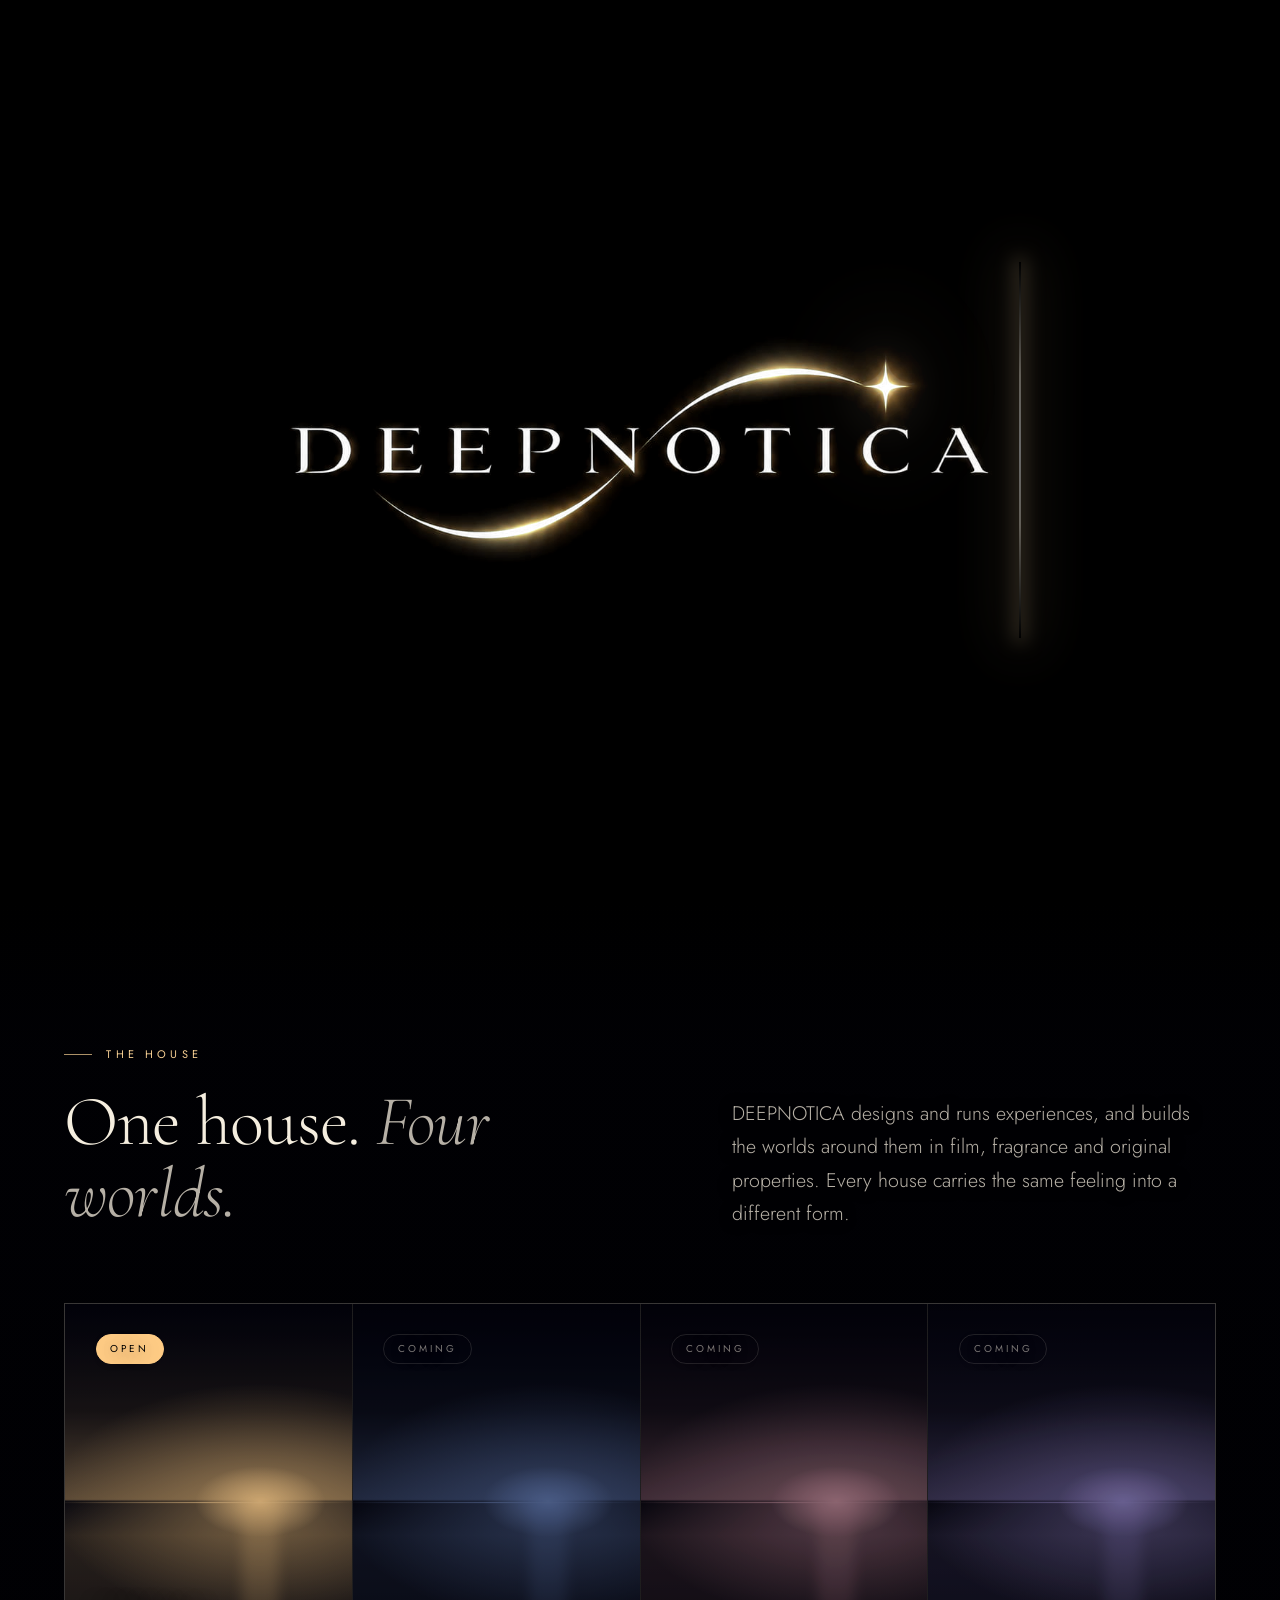
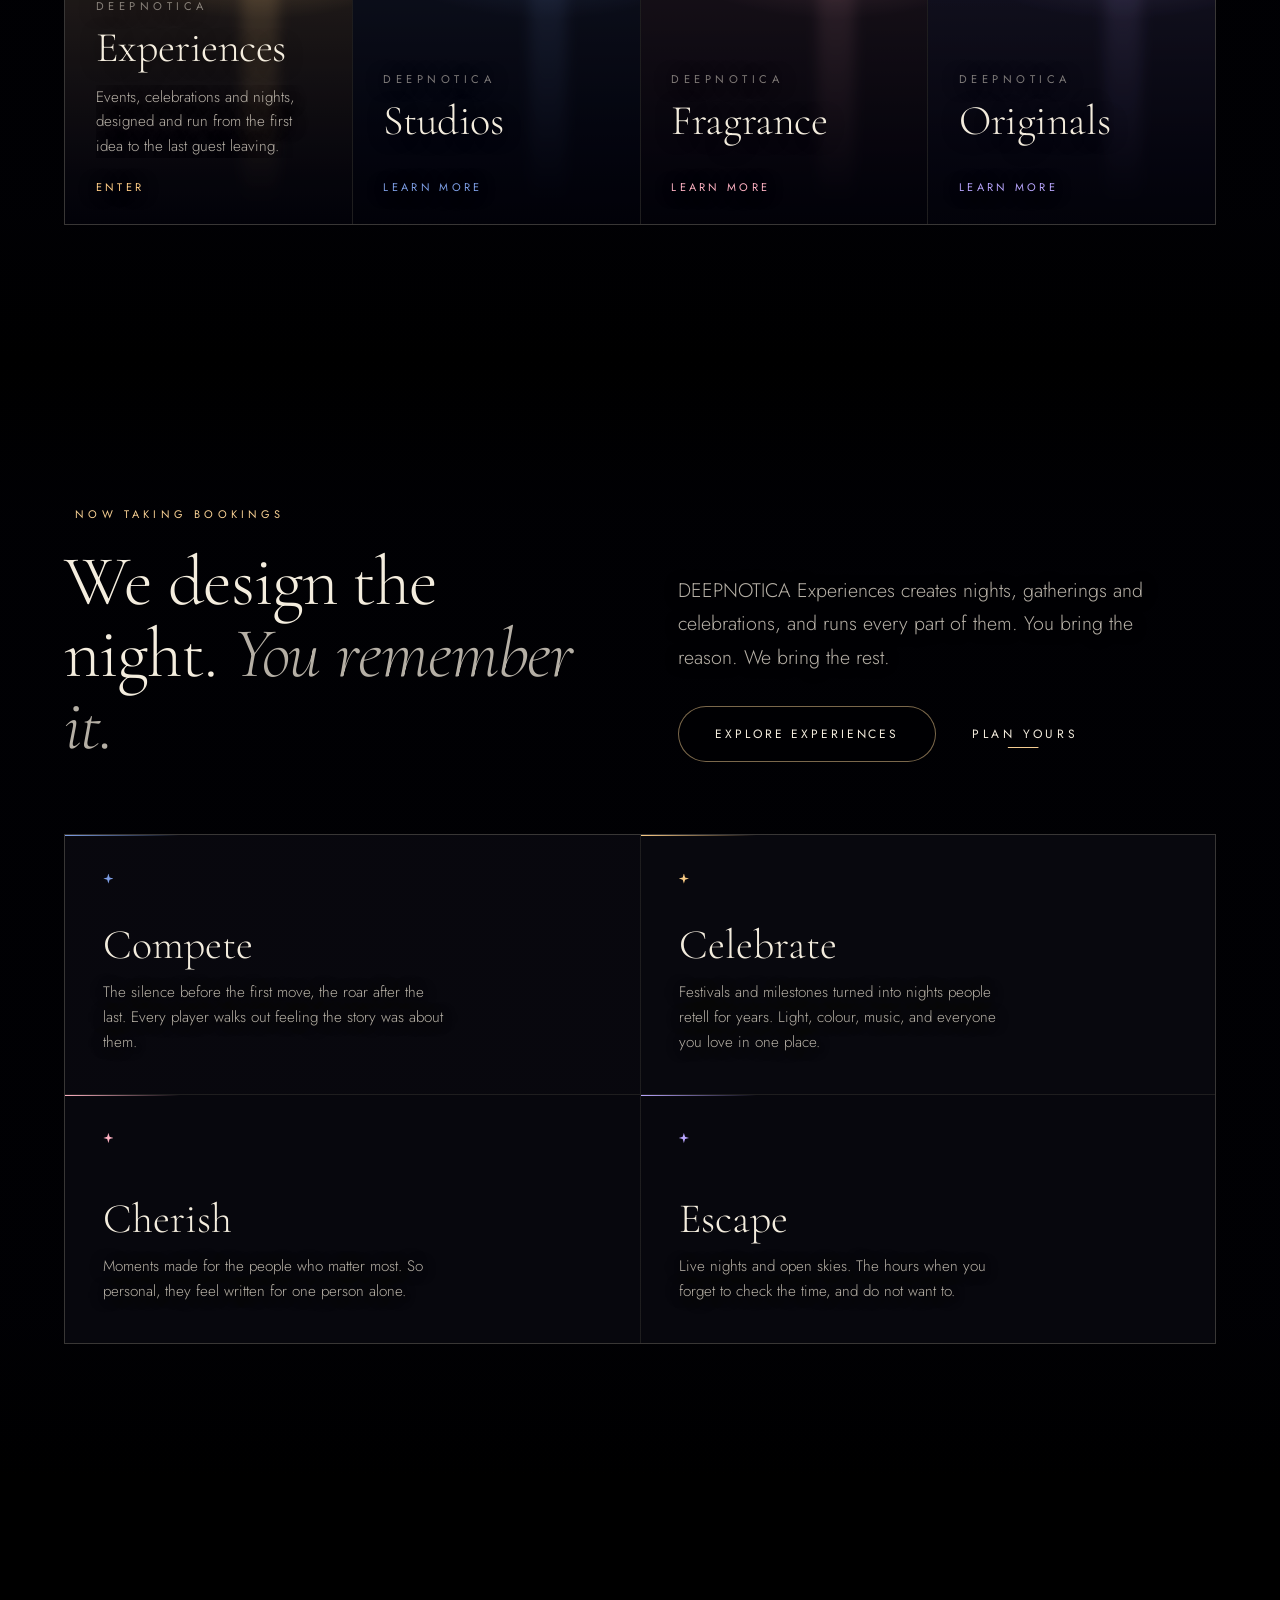
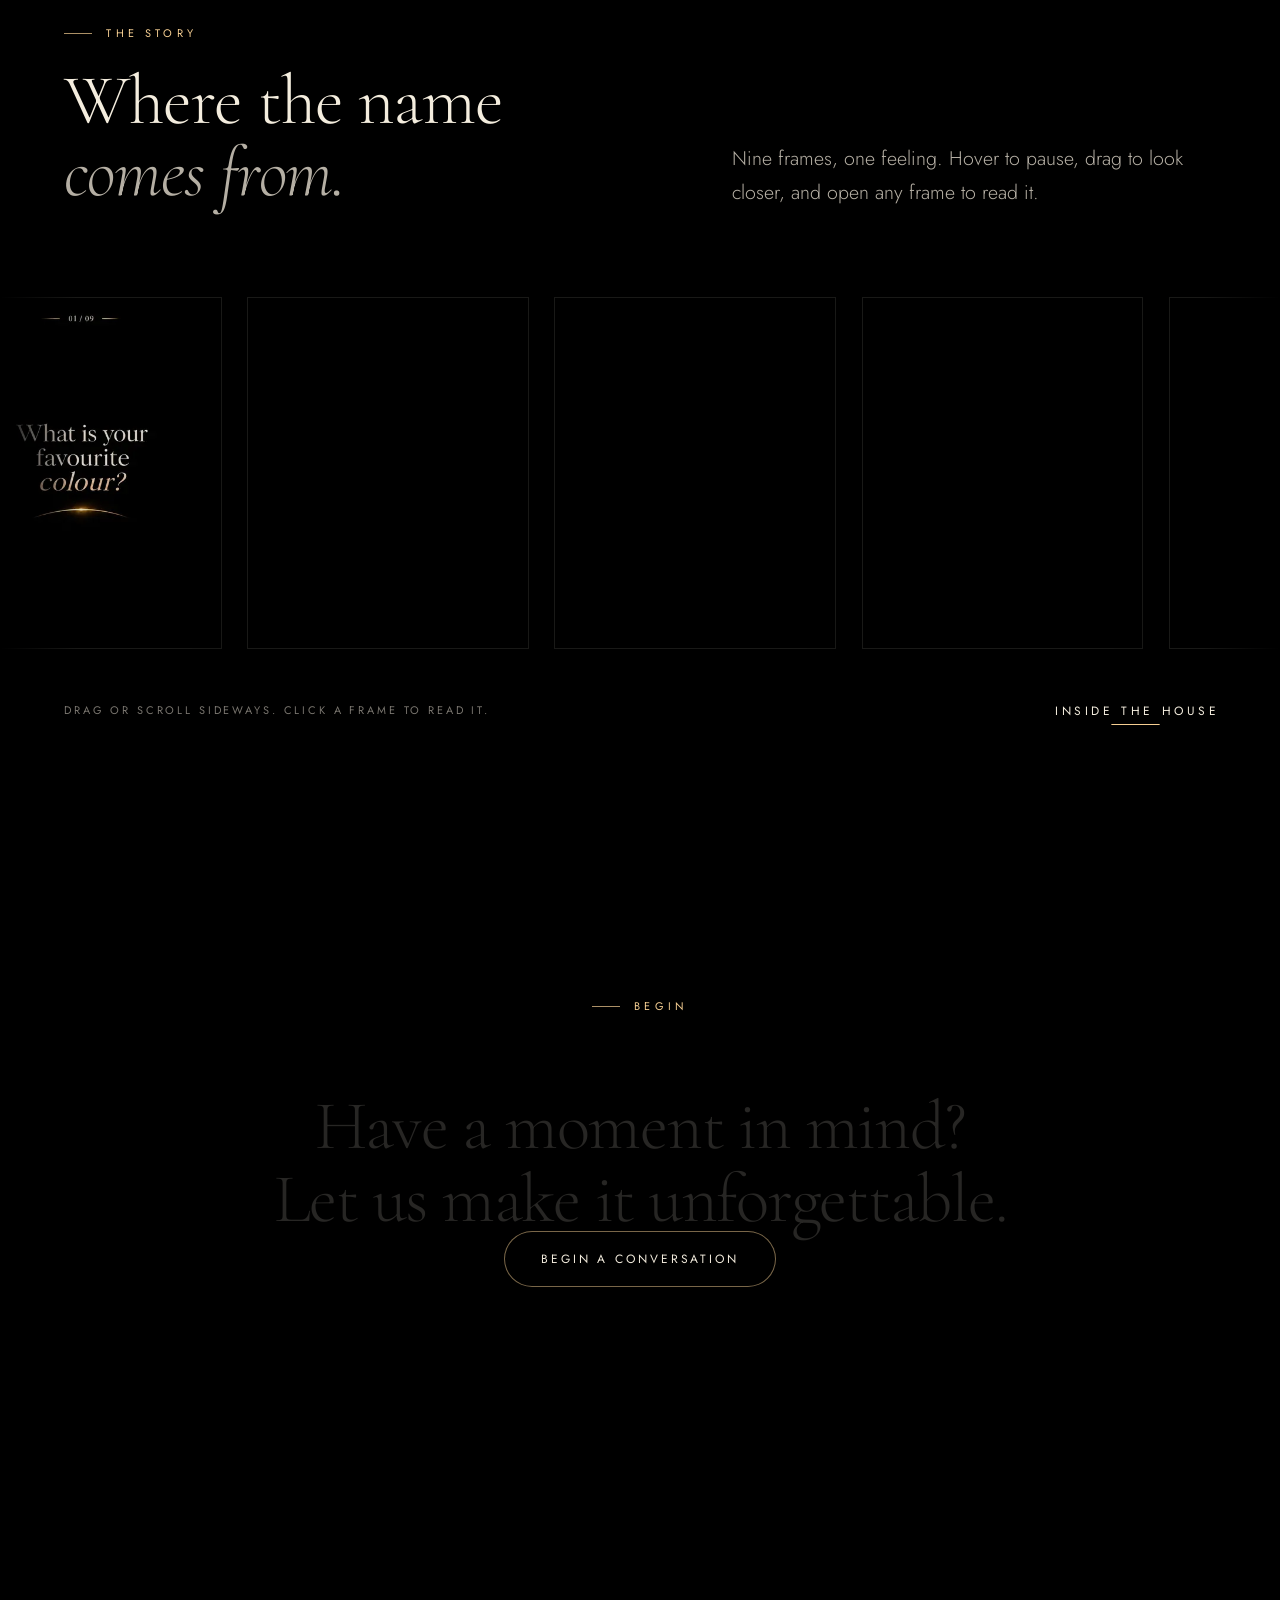
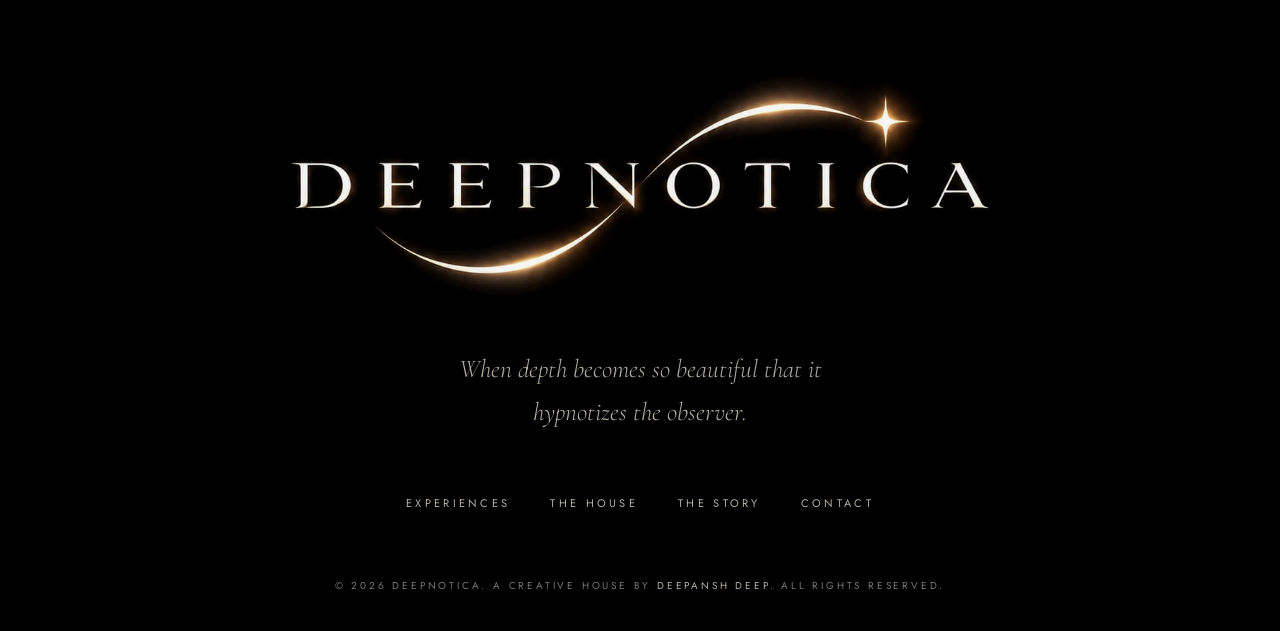
==== index.html @ e166896d "Cinematic intro, living logo colour, steady buttons, smoother sky, viewer cursor and Esc Co-Authored" ====
<!doctype html><html lang="en"><head><meta charset="utf-8"><meta content="width=device-width,initial-scale=1,viewport-fit=cover" name="viewport"><title>DEEPNOTICA | A creative house that designs and runs experiences</title><meta content="DEEPNOTICA is a creative house that designs and runs experiences worth remembering, and builds the worlds around them: film, fragrance and original properties. Founded by Deepansh Deep." name="description"><meta content="#000000" name="theme-color"><meta content="dark" name="color-scheme"><link href="https://deepnotica.github.io/" rel="canonical"><meta content="website" property="og:type"><meta content="DEEPNOTICA" property="og:site_name"><meta content="DEEPNOTICA | A creative house that designs and runs experiences" property="og:title"><meta content="DEEPNOTICA is a creative house that designs and runs experiences worth remembering, and builds the worlds around them: film, fragrance and original properties. Founded by Deepansh Deep." property="og:description"><meta content="https://deepnotica.github.io/" property="og:url"><meta content="https://deepnotica.github.io/assets/img/og-image.png" property="og:image"><meta content="1200" property="og:image:width"><meta content="630" property="og:image:height"><meta content="summary_large_image" name="twitter:card"><meta content="DEEPNOTICA | A creative house that designs and runs experiences" name="twitter:title"><meta content="DEEPNOTICA is a creative house that designs and runs experiences worth remembering, and builds the worlds around them: film, fragrance and original properties. Founded by Deepansh Deep." name="twitter:description"><meta content="https://deepnotica.github.io/assets/img/og-image.png" name="twitter:image"><link href="assets/img/favicon-32.png" rel="icon" type="image/png" sizes="32x32"><link href="assets/img/apple-touch-icon.png" rel="apple-touch-icon"><link href="site.webmanifest" rel="manifest"><link href="assets/fonts/cormorant-garamond-latin-300-normal.woff2" rel="preload" type="font/woff2" as="font" crossorigin><link href="assets/fonts/cormorant-garamond-latin-300-italic.woff2" rel="preload" type="font/woff2" as="font" crossorigin><link href="assets/fonts/jost-latin-400-normal.woff2" rel="preload" type="font/woff2" as="font" crossorigin><link href="assets/site.css" rel="stylesheet"><script>document.documentElement.classList.add("js")</script></head><body data-page="home"><a href="#main" class="skip-link">Skip to content</a><canvas aria-hidden="true" class="sky" data-sky-canvas></canvas><div class="sky-fallback" aria-hidden="true"></div><div class="grain" aria-hidden="true"></div><div class="veil" aria-hidden="true" data-veil></div><div class="entrance" role="dialog" aria-labelledby="entrance-title" aria-modal="true" data-entrance><div class="entrance-inner"><h2 class="visually-hidden" id="entrance-title">Enter DEEPNOTICA</h2><div class="entrance-mark"><img alt="DEEPNOTICA" height="383" src="assets/img/logo.webp" width="1054" class="entrance-logo"> <span class="entrance-sweep" aria-hidden="true"></span> <span class="entrance-star" aria-hidden="true"><svg viewBox="0 0 24 24"><path d="M12 0 C12.6 7.6 16.4 11.4 24 12 C16.4 12.6 12.6 16.4 12 24 C11.4 16.4 7.6 12.6 0 12 C7.6 11.4 11.4 7.6 12 0Z"/></svg></span></div></div></div><header class="site-header"><div class="header-inner"><a href="index.html" class="brand" aria-label="DEEPNOTICA home"><img alt="" height="192" src="assets/img/logo-527.webp" width="527"></a><nav aria-label="Main" class="site-nav" id="site-nav"><ul><li><a href="experiences.html">Experiences</a></li><li><a href="house.html">The House</a></li><li><a href="index.html#story">The Story</a></li><li><a href="contact.html">Contact</a></li></ul></nav><button class="sound" type="button" aria-label="Play the DEEPNOTICA soundtrack" aria-pressed="false" data-sound title="Soundtrack"><span class="eq" aria-hidden="true"><i></i><i></i><i></i><i></i><i></i></span></button> <button class="menu-toggle" type="button" aria-controls="site-nav" aria-expanded="false"><span class="menu-lines" aria-hidden="true"><i></i><i></i></span> <span class="visually-hidden" data-menu-label>Open menu</span></button></div></header><main id="main"><section class="hero" data-sky="dusk" aria-label="DEEPNOTICA"><div class="hero-content" data-hero><h1 class="hero-logo" data-hero-logo><img alt="DEEPNOTICA" height="383" src="assets/img/logo.webp" width="1054"> <span class="logo-tint" aria-hidden="true"></span> <span class="logo-tint logo-tint--glow" aria-hidden="true"></span> <span class="logo-sheen" aria-hidden="true"></span> <span class="logo-flare" aria-hidden="true"></span></h1><p class="hero-line" data-split>When depth becomes an experience.</p></div><p class="hero-foot" data-hero-foot>A creative house that designs and runs experiences</p></section><section class="house" data-sky="blue" aria-labelledby="house-title" id="houses"><div class="wrap"><div class="intro-split"><div><p class="label" data-light>The house</p><h2 class="title" id="house-title" data-light>One house. <em>Four worlds.</em></h2></div><p class="body-lg" data-light>DEEPNOTICA designs and runs experiences, and builds the worlds around them in film, fragrance and original properties. Every house carries the same feeling into a different form.</p></div><ul class="houses" data-houses><li class="hp hp--open" data-light style="--c:#ffcd86"><a href="experiences.html" class="hp-link"><span class="hp-sky" aria-hidden="true"></span> <span class="hp-status">Open</span> <span class="hp-name"><small>DEEPNOTICA</small>Experiences</span> <span class="hp-desc">Events, celebrations and nights, designed and run from the first idea to the last guest leaving.</span> <span class="hp-go">Enter</span></a></li><li class="hp" data-light style="--c:#7e9fe6"><a href="house.html#houses" class="hp-link"><span class="hp-sky" aria-hidden="true"></span> <span class="hp-status">Coming</span> <span class="hp-name"><small>DEEPNOTICA</small>Studios</span> <span class="hp-desc">Films and visual stories made to absorb an audience into another world.</span> <span class="hp-go">Learn more</span></a></li><li class="hp" data-light style="--c:#ffb2c3"><a href="house.html#houses" class="hp-link"><span class="hp-sky" aria-hidden="true"></span> <span class="hp-status">Coming</span> <span class="hp-name"><small>DEEPNOTICA</small>Fragrance</span> <span class="hp-desc">The feeling of Hypnotica, as a scent. Not masculine, not feminine.</span> <span class="hp-go">Learn more</span></a></li><li class="hp" data-light style="--c:#b9a6ff"><a href="house.html#houses" class="hp-link"><span class="hp-sky" aria-hidden="true"></span> <span class="hp-status">Coming</span> <span class="hp-name"><small>DEEPNOTICA</small>Originals</span> <span class="hp-desc">Signature formats and festivals, created and owned by the house.</span> <span class="hp-go">Learn more</span></a></li></ul></div></section><section class="exp-preview" data-sky="gold" aria-labelledby="exp-title"><div class="wrap"><div class="intro-split"><div><p class="label" data-light><span class="status-dot" aria-hidden="true"></span>Now taking bookings</p><h2 class="title" id="exp-title" data-light>We design the night. <em>You remember it.</em></h2></div><div><p class="body-lg" data-light>DEEPNOTICA Experiences creates nights, gatherings and celebrations, and runs every part of them. You bring the reason. We bring the rest.</p><div class="actions" data-light><a href="experiences.html" class="btn"><span>Explore Experiences</span></a> <a href="contact.html" class="link">Plan yours</a></div></div></div><ul class="cats"><li class="cat" data-light style="--c:#7e9fe6"><span class="cat-star" aria-hidden="true"></span><h3>Compete</h3><p>The silence before the first move, the roar after the last. Every player walks out feeling the story was about them.</p></li><li class="cat" data-light style="--c:#ffcd86"><span class="cat-star" aria-hidden="true"></span><h3>Celebrate</h3><p>Festivals and milestones turned into nights people retell for years. Light, colour, music, and everyone you love in one place.</p></li><li class="cat" data-light style="--c:#ffb2c3"><span class="cat-star" aria-hidden="true"></span><h3>Cherish</h3><p>Moments made for the people who matter most. So personal, they feel written for one person alone.</p></li><li class="cat" data-light style="--c:#b9a6ff"><span class="cat-star" aria-hidden="true"></span><h3>Escape</h3><p>Live nights and open skies. The hours when you forget to check the time, and do not want to.</p></li></ul></div></section><section class="story" data-sky="pink" aria-labelledby="story-title" id="story"><div class="wrap intro-split"><div><p class="label" data-light>The story</p><h2 class="title" id="story-title" data-light>Where the name <em>comes from.</em></h2></div><p class="body-lg" data-light>Nine frames, one feeling. Hover to pause, drag to look closer, and open any frame to read it.</p></div><div class="reel" role="region" aria-label="The DEEPNOTICA story in nine frames. Use the arrow keys or drag to move." data-reel tabindex="0"><ul class="reel-track" data-reel-track><li class="reel-item"><button class="reel-frame" type="button" aria-label="Read frame 1 of 9" data-open="1"><img alt="What is your favourite colour?" height="600" src="assets/img/frames/frame-01-480.webp" width="480" loading="lazy" decoding="async" draggable="false" sizes="(max-width: 760px) 66vw, 22vw" srcset="assets/img/frames/frame-01-480.webp 480w, assets/img/frames/frame-01.webp 1000w"></button></li><li class="reel-item"><button class="reel-frame" type="button" aria-label="Read frame 2 of 9" data-open="2"><img alt="I searched for it in paint, in flowers, in oceans, and in names the world had already given." height="600" src="assets/img/frames/frame-02-480.webp" width="480" loading="lazy" decoding="async" draggable="false" sizes="(max-width: 760px) 66vw, 22vw" srcset="assets/img/frames/frame-02-480.webp 480w, assets/img/frames/frame-02.webp 1000w"></button></li><li class="reel-item"><button class="reel-frame" type="button" aria-label="Read frame 3 of 9" data-open="3"><img alt="None of them were mine." height="600" src="assets/img/frames/frame-03-480.webp" width="480" loading="lazy" decoding="async" draggable="false" sizes="(max-width: 760px) 66vw, 22vw" srcset="assets/img/frames/frame-03-480.webp 480w, assets/img/frames/frame-03.webp 1000w"></button></li><li class="reel-item"><button class="reel-frame" type="button" aria-label="Read frame 4 of 9" data-open="4"><img alt="My favourite colour exists only in that fleeting moment, when the sky forgets whether it is becoming day, or surrendering to night." height="600" src="assets/img/frames/frame-04-480.webp" width="480" loading="lazy" decoding="async" draggable="false" sizes="(max-width: 760px) 66vw, 22vw" srcset="assets/img/frames/frame-04-480.webp 480w, assets/img/frames/frame-04.webp 1000w"></button></li><li class="reel-item"><button class="reel-frame" type="button" aria-label="Read frame 5 of 9" data-open="5"><img alt="There, the infinite blue meets gold. Gold melts into pink. Pink drifts into violet." height="600" src="assets/img/frames/frame-05-480.webp" width="480" loading="lazy" decoding="async" draggable="false" sizes="(max-width: 760px) 66vw, 22vw" srcset="assets/img/frames/frame-05-480.webp 480w, assets/img/frames/frame-05.webp 1000w"></button></li><li class="reel-item"><button class="reel-frame" type="button" aria-label="Read frame 6 of 9" data-open="6"><img alt="Blue, infinity. Gold, warmth and hope. Pink, love. Violet, peace." height="600" src="assets/img/frames/frame-06-480.webp" width="480" loading="lazy" decoding="async" draggable="false" sizes="(max-width: 760px) 66vw, 22vw" srcset="assets/img/frames/frame-06-480.webp 480w, assets/img/frames/frame-06.webp 1000w"></button></li><li class="reel-item"><button class="reel-frame" type="button" aria-label="Read frame 7 of 9" data-open="7"><img alt="None of the colours compete. None of them disappear. Each one gives birth to the next, until they no longer exist as colours at all." height="600" src="assets/img/frames/frame-07-480.webp" width="480" loading="lazy" decoding="async" draggable="false" sizes="(max-width: 760px) 66vw, 22vw" srcset="assets/img/frames/frame-07-480.webp 480w, assets/img/frames/frame-07.webp 1000w"></button></li><li class="reel-item"><button class="reel-frame" type="button" aria-label="Read frame 8 of 9" data-open="8"><img alt="They become a feeling. The horizon breathes. Time forgets to move. That is the moment I call DEEPNOTICA." height="600" src="assets/img/frames/frame-08-480.webp" width="480" loading="lazy" decoding="async" draggable="false" sizes="(max-width: 760px) 66vw, 22vw" srcset="assets/img/frames/frame-08-480.webp 480w, assets/img/frames/frame-08.webp 1000w"></button></li><li class="reel-item"><button class="reel-frame" type="button" aria-label="Read frame 9 of 9" data-open="9"><img alt="DEEPNOTICA. When depth becomes so beautiful that it hypnotizes the observer." height="600" src="assets/img/frames/frame-09-480.webp" width="480" loading="lazy" decoding="async" draggable="false" sizes="(max-width: 760px) 66vw, 22vw" srcset="assets/img/frames/frame-09-480.webp 480w, assets/img/frames/frame-09.webp 1000w"></button></li><li class="reel-item"><button class="reel-frame" type="button" aria-label="Read frame 1 of 9" data-open="1" aria-hidden="true" tabindex="-1"><img alt="What is your favourite colour?" height="600" src="assets/img/frames/frame-01-480.webp" width="480" loading="lazy" decoding="async" draggable="false" sizes="(max-width: 760px) 66vw, 22vw" srcset="assets/img/frames/frame-01-480.webp 480w, assets/img/frames/frame-01.webp 1000w"></button></li><li class="reel-item"><button class="reel-frame" type="button" aria-label="Read frame 2 of 9" data-open="2" aria-hidden="true" tabindex="-1"><img alt="I searched for it in paint, in flowers, in oceans, and in names the world had already given." height="600" src="assets/img/frames/frame-02-480.webp" width="480" loading="lazy" decoding="async" draggable="false" sizes="(max-width: 760px) 66vw, 22vw" srcset="assets/img/frames/frame-02-480.webp 480w, assets/img/frames/frame-02.webp 1000w"></button></li><li class="reel-item"><button class="reel-frame" type="button" aria-label="Read frame 3 of 9" data-open="3" aria-hidden="true" tabindex="-1"><img alt="None of them were mine." height="600" src="assets/img/frames/frame-03-480.webp" width="480" loading="lazy" decoding="async" draggable="false" sizes="(max-width: 760px) 66vw, 22vw" srcset="assets/img/frames/frame-03-480.webp 480w, assets/img/frames/frame-03.webp 1000w"></button></li><li class="reel-item"><button class="reel-frame" type="button" aria-label="Read frame 4 of 9" data-open="4" aria-hidden="true" tabindex="-1"><img alt="My favourite colour exists only in that fleeting moment, when the sky forgets whether it is becoming day, or surrendering to night." height="600" src="assets/img/frames/frame-04-480.webp" width="480" loading="lazy" decoding="async" draggable="false" sizes="(max-width: 760px) 66vw, 22vw" srcset="assets/img/frames/frame-04-480.webp 480w, assets/img/frames/frame-04.webp 1000w"></button></li><li class="reel-item"><button class="reel-frame" type="button" aria-label="Read frame 5 of 9" data-open="5" aria-hidden="true" tabindex="-1"><img alt="There, the infinite blue meets gold. Gold melts into pink. Pink drifts into violet." height="600" src="assets/img/frames/frame-05-480.webp" width="480" loading="lazy" decoding="async" draggable="false" sizes="(max-width: 760px) 66vw, 22vw" srcset="assets/img/frames/frame-05-480.webp 480w, assets/img/frames/frame-05.webp 1000w"></button></li><li class="reel-item"><button class="reel-frame" type="button" aria-label="Read frame 6 of 9" data-open="6" aria-hidden="true" tabindex="-1"><img alt="Blue, infinity. Gold, warmth and hope. Pink, love. Violet, peace." height="600" src="assets/img/frames/frame-06-480.webp" width="480" loading="lazy" decoding="async" draggable="false" sizes="(max-width: 760px) 66vw, 22vw" srcset="assets/img/frames/frame-06-480.webp 480w, assets/img/frames/frame-06.webp 1000w"></button></li><li class="reel-item"><button class="reel-frame" type="button" aria-label="Read frame 7 of 9" data-open="7" aria-hidden="true" tabindex="-1"><img alt="None of the colours compete. None of them disappear. Each one gives birth to the next, until they no longer exist as colours at all." height="600" src="assets/img/frames/frame-07-480.webp" width="480" loading="lazy" decoding="async" draggable="false" sizes="(max-width: 760px) 66vw, 22vw" srcset="assets/img/frames/frame-07-480.webp 480w, assets/img/frames/frame-07.webp 1000w"></button></li><li class="reel-item"><button class="reel-frame" type="button" aria-label="Read frame 8 of 9" data-open="8" aria-hidden="true" tabindex="-1"><img alt="They become a feeling. The horizon breathes. Time forgets to move. That is the moment I call DEEPNOTICA." height="600" src="assets/img/frames/frame-08-480.webp" width="480" loading="lazy" decoding="async" draggable="false" sizes="(max-width: 760px) 66vw, 22vw" srcset="assets/img/frames/frame-08-480.webp 480w, assets/img/frames/frame-08.webp 1000w"></button></li><li class="reel-item"><button class="reel-frame" type="button" aria-label="Read frame 9 of 9" data-open="9" aria-hidden="true" tabindex="-1"><img alt="DEEPNOTICA. When depth becomes so beautiful that it hypnotizes the observer." height="600" src="assets/img/frames/frame-09-480.webp" width="480" loading="lazy" decoding="async" draggable="false" sizes="(max-width: 760px) 66vw, 22vw" srcset="assets/img/frames/frame-09-480.webp 480w, assets/img/frames/frame-09.webp 1000w"></button></li></ul></div><div class="wrap reel-foot"><p class="reel-hint" data-light>Drag or scroll sideways. Click a frame to read it.</p><a href="house.html" class="link" data-light>Inside the house</a></div></section><section class="cta" data-sky="violet" aria-labelledby="cta-title"><div class="wrap cta-inner"><p class="label" data-light>Begin</p><h2 class="cta-title" id="cta-title" data-fill><span class="row"><span class="w">Have</span> <span class="w">a</span> <span class="w">moment</span> <span class="w">in</span> <span class="w">mind?</span></span> <span class="row"><span class="w">Let</span> <span class="w">us</span> <span class="w">make</span> <span class="w">it</span> <span class="w w--key">unforgettable.</span></span></h2><a href="contact.html" class="btn" data-light><span>Begin a conversation</span></a></div></section></main><dialog aria-label="Story frame" class="viewer" data-viewer><figure class="viewer-figure"><img alt="" class="viewer-img" data-viewer-img></figure><div class="viewer-bar"><button class="viewer-btn" type="button" data-viewer-prev>Previous</button><p class="viewer-count" aria-live="polite"><span data-viewer-now>01</span><span class="viewer-sep"></span>09</p><button class="viewer-btn" type="button" data-viewer-next>Next</button></div><button class="viewer-close" type="button" autofocus data-viewer-close>Close <span class="viewer-key">Esc</span></button><p class="viewer-hint">Use the arrow keys or swipe to move between frames</p></dialog><footer class="site-footer" data-sky="dawn"><img alt="DEEPNOTICA" height="383" src="assets/img/logo.webp" width="1054" loading="lazy" class="footer-logo" data-light><p class="footer-line" data-light>When depth becomes so beautiful that it hypnotizes the observer.</p><nav aria-label="Footer" class="footer-nav"><a href="experiences.html">Experiences</a> <a href="house.html">The House</a> <a href="index.html#story">The Story</a> <a href="contact.html">Contact</a></nav><p class="footer-copy">&copy; <span data-year>2026</span> DEEPNOTICA. A creative house by <a href="https://deepansh-deep.github.io/" rel="noopener" target="_blank">Deepansh Deep</a>. All rights reserved.</p></footer><audio data-audio loop preload="none" src="assets/audio/deepnotica-theme.mp3"></audio><script src="assets/vendor/gsap.min.js"></script><script src="assets/vendor/ScrollTrigger.min.js"></script><script src="assets/vendor/lenis.min.js"></script><script src="assets/site.js"></script></body></html>
---- assets/site.css ----
@keyframes grain{0%,to{transform:translate(0,0)}20%{transform:translate(-3%,2%)}40%{transform:translate(2%,-3%)}60%{transform:translate(-2%,-1%)}80%{transform:translate(3%,3%)}}@keyframes eq{0%{height:2px}to{height:14px}}@keyframes sheen{0%{background-position:120%0}25%,to{background-position:-20%0}}@keyframes flare{0%,to{opacity:.25;transform:scale(.85)}50%{opacity:.85;transform:scale(1.1)}}@keyframes unfold{0%{opacity:0;filter:blur(6px)}}@keyframes fade{0%{opacity:0}}@font-face{font-family:"Cormorant";src:url(fonts/cormorant-garamond-latin-300-normal.woff2)format("woff2");font-weight:300;font-display:swap}@font-face{font-family:"Cormorant";src:url(fonts/cormorant-garamond-latin-400-normal.woff2)format("woff2");font-weight:400;font-display:swap}@font-face{font-family:"Cormorant";src:url(fonts/cormorant-garamond-latin-500-normal.woff2)format("woff2");font-weight:500;font-display:swap}@font-face{font-family:"Cormorant";src:url(fonts/cormorant-garamond-latin-300-italic.woff2)format("woff2");font-weight:300;font-style:italic;font-display:swap}@font-face{font-family:"Cormorant";src:url(fonts/cormorant-garamond-latin-400-italic.woff2)format("woff2");font-weight:400;font-style:italic;font-display:swap}@font-face{font-family:"Jost";src:url(fonts/jost-latin-300-normal.woff2)format("woff2");font-weight:300;font-display:swap}@font-face{font-family:"Jost";src:url(fonts/jost-latin-400-normal.woff2)format("woff2");font-weight:400;font-display:swap}@font-face{font-family:"Jost";src:url(fonts/jost-latin-500-normal.woff2)format("woff2");font-weight:500;font-display:swap}:root{--black:#000;--ivory:#f5eedf;--ivory-2:rgba(245, 238, 223, .74);--ivory-3:rgba(245, 238, 223, .5);--ivory-faint:rgba(245, 238, 223, .16);--line:rgba(245, 238, 223, .12);--flare:#f6cf93;--hypnotica:linear-gradient(100deg, #93aef0 0%, #f6d9a6 36%, #f2b9c7 66%, #bba9f0 100%);--serif:"Cormorant", Garamond, "Times New Roman", serif;--sans:"Jost", "Futura", "Avenir Next", system-ui, sans-serif;--t-label:.6875rem;--t-body:1.0625rem;--t-italic:clamp(1.2rem, 1rem + .75vw, 1.65rem);--t-title:clamp(2.6rem, 1.3rem + 3.9vw, 5.4rem);--t-statement:clamp(2.2rem, .5rem + 5.1vw, 7rem);--gutter:clamp(1.25rem, 5vw, 5rem);--max:1320px;--section:clamp(6.5rem, 15vh, 10rem);--ease:cubic-bezier(.22, .61, .36, 1);--ease-out:cubic-bezier(.16, 1, .3, 1)}*,::after,::before{box-sizing:border-box}html{-webkit-text-size-adjust:100%;background:var(--black)}html.lenis,html.lenis body{height:auto}.lenis.lenis-smooth{scroll-behavior:auto!important}.lenis.lenis-stopped{overflow:clip}body{margin:0;color:var(--ivory);background:0 0;font:300 var(--t-body)/1.7 var(--sans);-webkit-font-smoothing:antialiased;text-rendering:optimizeLegibility;overflow-x:clip}img{display:block;max-width:100%}h1,h2,h3,h4,p{margin:0;font-weight:300}ol,ul{margin:0;padding:0;list-style:none}a,button{color:inherit}button{font:inherit}em{font-style:italic}::selection{background:rgba(246,207,147,.3);color:#fff}:focus-visible{outline:1px solid var(--flare);outline-offset:6px}.visually-hidden{position:absolute!important;width:1px;height:1px;overflow:hidden;clip:rect(0 0 0 0);white-space:nowrap}.skip-link{position:fixed;left:1rem;top:-4rem;z-index:200;padding:.7rem 1rem;background:var(--ivory);color:#000;text-decoration:none;font-size:.875rem}.skip-link:focus{top:1rem}.wrap{width:100%;max-width:var(--max);margin-inline:auto;padding-inline:var(--gutter)}.sky{width:100%;height:100%;z-index:-3;display:block}.grain,.sky,.sky-fallback{position:fixed;inset:0}.sky-fallback{z-index:-4;background:radial-gradient(90% 40%at 62% 67%,rgba(243,165,101,.35),transparent 70%),linear-gradient(#020309,#0b0d24 55%,#4a2436 67%,#120a14 68%,#020309)}.grain{z-index:90;pointer-events:none;opacity:.035;background-image:url("data:image/svg+xml;utf8,<svg xmlns='http://www.w3.org/2000/svg' width='160' height='160'><filter id='n'><feTurbulence type='fractalNoise' baseFrequency='.9' numOctaves='2' stitchTiles='stitch'/><feColorMatrix values='0 0 0 0 1  0 0 0 0 1  0 0 0 0 1  0 0 0 .55 0'/></filter><rect width='100%' height='100%' filter='url(%23n)'/></svg>")}.has-cursor,.has-cursor a,.has-cursor button,.has-cursor label,.has-cursor select,.has-cursor summary{cursor:none}.has-cursor input,.has-cursor textarea{cursor:text}.cursor{position:fixed;left:0;top:0;z-index:150;pointer-events:none;will-change:transform}.cursor-star,.cursor-star svg{position:relative;display:block}.cursor-star{width:20px;height:20px;margin:-10px 0 0-10px;color:#fff8ea;transition:transform .5s var(--ease-out),opacity .3s}.cursor-star::before{content:"";position:absolute;inset:-14px;border-radius:50%;background:radial-gradient(closest-side,rgba(255,228,180,.55),rgba(246,207,147,.15) 55%,transparent);transition:transform .5s var(--ease-out)}.cursor-star svg{width:100%;height:100%;fill:currentColor}.cursor.is-link .cursor-star{transform:scale(1.6)}.cursor.is-down .cursor-star{transform:scale(.7)}.cursor.is-away .cursor-star{opacity:0}.label{display:inline-flex;align-items:center;gap:.9rem;font:400 var(--t-label)/1 var(--sans);letter-spacing:.38em;text-transform:uppercase;color:var(--flare)}.label::before{content:"";width:28px;height:1px;background:currentColor;opacity:.7}.title{margin-top:1.4rem;font-family:var(--serif);font-weight:300;font-size:var(--t-title);line-height:1.02;letter-spacing:-.015em}.lede,.title em{color:var(--ivory-2)}.lede{font-family:var(--serif);font-style:italic;font-size:var(--t-italic);line-height:1.45;max-width:30ch}.section-head{margin-bottom:clamp(3rem,6vw,5rem)}.section-head--split{display:grid;grid-template-columns:1fr 1fr;align-items:end;gap:2rem}.section-head--split .lede{justify-self:end}.statement{font-family:var(--serif);font-weight:300;font-size:var(--t-statement);line-height:1.06;letter-spacing:-.018em;text-align:center;text-shadow:0 2px 40px rgba(0,0,0,.45)}.statement--md{font-size:clamp(2rem,.6rem + 4.2vw,5.6rem)}.row{display:block;white-space:nowrap}.w{display:inline-block}.js .w{color:var(--ivory-faint);transition:color .25s}.site-nav a:hover,.site-nav a[aria-current=page],.site-nav a[aria-current=true],.w.is-lit{color:var(--ivory)}.w--key{padding:0 .1em .16em .04em;margin:0-.1em -.16em -.04em}.w--key.is-lit{background:var(--hypnotica);-webkit-background-clip:text;background-clip:text;color:transparent;font-style:italic}@media (max-width:760px){.row{display:inline;white-space:normal}.statement{font-size:clamp(1.9rem,1.2rem + 3.6vw,2.6rem)}.statement--md{font-size:clamp(1.75rem,1.1rem + 3.2vw,2.3rem)}.section-head--split{grid-template-columns:1fr}.section-head--split .lede{justify-self:start}}.btn{position:relative;display:inline-flex;align-items:center;justify-content:center;min-height:3.5rem;padding:0 2.25rem;border-radius:999px;background:rgba(0,0,0,.2);border:1px solid rgba(246,207,147,.5);color:var(--ivory);font:400 .75rem/1 var(--sans);letter-spacing:.24em;text-transform:uppercase;text-decoration:none;cursor:pointer;overflow:hidden;isolation:isolate;transition:color .6s var(--ease),border-color .6s;transform:none!important}.btn::before{content:"";position:absolute;inset:0;z-index:-1;background:radial-gradient(circle at 50% 120%,#fff4dc,var(--flare) 45%,#c58f4a);transform:translateY(101%);transition:transform .7s var(--ease-out)}.btn:focus-visible,.btn:hover{color:#000;border-color:var(--flare)}.btn:focus-visible::before,.btn:hover::before{transform:translateY(0)}.btn span{pointer-events:none}.btn[disabled]{opacity:.4;cursor:not-allowed}.btn[disabled]::before{display:none}.link{position:relative;padding:.5rem 0;font:400 .75rem/1 var(--sans);letter-spacing:.3em;text-transform:uppercase;text-decoration:none;color:var(--ivory);margin-right:-.3em}.link::after{content:"";position:absolute;left:0;right:.3em;bottom:0;height:1px;background:var(--flare);transform:scaleX(.3);transition:transform .9s var(--ease-out)}.link:focus-visible::after,.link:hover::after{transform:scaleX(1)}.entrance{position:fixed;inset:0;z-index:120;display:grid;place-items:center;background:#000;padding:var(--gutter)}.entrance-mark{position:relative;width:min(84vw,760px)}.entrance-logo{width:100%;height:auto;clip-path:inset(0 100%0 0);filter:brightness(1.6)}.entrance-star,.entrance-sweep{position:absolute;opacity:0;pointer-events:none}.entrance-sweep{top:-18%;bottom:-18%;left:0;width:2px;translate:-50%0;background:linear-gradient(transparent,rgba(255,246,228,.95) 30%,#fff 50%,rgba(255,246,228,.95) 70%,transparent);box-shadow:0 0 18px 4px rgba(255,222,170,.55),0 0 60px 14px rgba(246,207,147,.25)}.entrance-star{left:82.4%;top:28%;width:7%;aspect-ratio:1;translate:-50% -50%;color:#fff;transform:scale(.2) rotate(-45deg)}.entrance-star::before{content:"";position:absolute;inset:-160%;border-radius:50%;background:radial-gradient(closest-side,rgba(255,236,200,.55),rgba(246,207,147,.12) 45%,transparent)}.entrance-star svg{position:relative;width:100%;height:100%;fill:currentColor}.entrance.is-gone,html:not(.js) .entrance{display:none}.site-header{position:fixed;inset:0 0 auto;z-index:60;padding-top:env(safe-area-inset-top);transition:transform .9s var(--ease-out)}.site-header::before{content:"";position:absolute;inset:0;z-index:-1;background:rgba(2,2,7,.88);border-bottom:1px solid var(--line);opacity:0;transition:opacity .7s var(--ease)}.hero-logo.is-lit .logo-tint,.site-header.is-solid::before{opacity:1}.site-header.is-hidden{transform:translateY(-110%)}.header-inner{display:flex;align-items:center;gap:clamp(1.25rem,3vw,2.75rem);padding:1rem var(--gutter);max-width:1600px;margin-inline:auto}.brand{width:clamp(118px,10vw,148px);flex:none}.brand img{width:100%;height:auto}.site-nav{margin-left:auto}.site-nav ul{display:flex;gap:clamp(1.25rem,2.6vw,2.75rem)}.site-nav a{display:inline-block;padding:.4rem 0;font-size:.75rem;letter-spacing:.2em;text-transform:uppercase;text-decoration:none;color:var(--ivory-2);transition:color .5s var(--ease);position:relative}.site-nav a::after{content:"";position:absolute;left:50%;bottom:-3px;width:3px;height:3px;border-radius:50%;background:var(--flare);box-shadow:0 0 8px var(--flare);transform:translateX(-50%) scale(0);transition:transform .5s var(--ease-out)}.site-nav a:hover::after,.site-nav a[aria-current=page]::after,.site-nav a[aria-current=true]::after{transform:translateX(-50%) scale(1)}.sound{display:grid;place-items:center;width:42px;height:42px;flex:none;border:1px solid rgba(245,238,223,.22);border-radius:50%;background:0 0;cursor:pointer;padding:0;transition:border-color .5s,background-color .5s}.sound:hover{border-color:rgba(246,207,147,.6)}.sound[aria-pressed=true]{border-color:rgba(246,207,147,.55);background:rgba(246,207,147,.08)}.eq{display:flex;align-items:center;gap:2.5px;height:14px}.eq i{display:block;width:1.5px;height:2px;border-radius:1px;background:var(--ivory-2);transition:height .5s var(--ease-out),background .5s}.sound[aria-pressed=true] .eq i{background:var(--flare);animation:eq 1.1s ease-in-out infinite alternate}.sound[aria-pressed=true] .eq i:nth-child(1){animation-delay:-.2s}.sound[aria-pressed=true] .eq i:nth-child(2){animation-delay:-.7s;animation-duration:.9s}.sound[aria-pressed=true] .eq i:nth-child(3){animation-delay:-.4s;animation-duration:1.3s}.sound[aria-pressed=true] .eq i:nth-child(4){animation-delay:-.9s;animation-duration:.8s}.sound[aria-pressed=true] .eq i:nth-child(5){animation-delay:-.1s;animation-duration:1.2s}.menu-toggle{display:none;background:0 0;border:0;padding:.75rem 0 .75rem .5rem;cursor:pointer}.menu-lines{display:grid;gap:7px;width:26px}.menu-lines i{display:block;height:1px;background:var(--ivory);transition:transform .6s var(--ease-out)}.menu-toggle[aria-expanded=true] .menu-lines i:first-child{transform:translateY(4px) rotate(45deg)}.menu-toggle[aria-expanded=true] .menu-lines i:last-child{transform:translateY(-4px) rotate(-45deg)}@media (max-width:860px){.menu-toggle{display:block}.sound{margin-left:auto}.site-nav{position:fixed;inset:0;z-index:-1;display:flex;align-items:center;padding:7rem var(--gutter) 3rem;background:radial-gradient(90% 50%at 50% 110%,rgba(246,207,147,.16),transparent 70%),rgba(0,0,0,.96);clip-path:inset(0 0 100%0);transition:clip-path .9s var(--ease-out)}.site-nav.is-open{clip-path:inset(0 0 0 0)}.site-nav ul{flex-direction:column;gap:.25rem}.site-nav a{font-family:var(--serif);font-size:clamp(2.6rem,11vw,3.6rem);letter-spacing:0;text-transform:none;color:var(--ivory);line-height:1.2}.site-nav a::after{display:none}.site-header.is-open{transform:none}}.hero{position:relative;height:100vh;height:100svh;min-height:560px;display:grid;place-items:center;padding-bottom:8vh}.hero-content{width:min(86vw,980px);text-align:center}.hero-logo,.hero-logo img{position:relative}.hero-logo img{width:100%;height:auto}.logo-tint{position:absolute;inset:0;pointer-events:none;-webkit-mask:url(img/logo.webp)center/100% 100%no-repeat;mask:url(img/logo.webp)center/100% 100%no-repeat;background:linear-gradient(90deg,#7e9fe6,#ffcd86,#ffb2c3,#b9a6ff,#7e9fe6,#ffcd86)0 0/300% 100%;background-position:var(--tx, 0%)0;mix-blend-mode:multiply;opacity:0;transition:opacity 1.1s var(--ease)}.logo-tint--glow{mix-blend-mode:screen;filter:blur(14px);transform:scale(1.02)}.hero-logo.is-lit .logo-tint--glow{opacity:.85}.logo-flare,.logo-sheen{position:absolute;pointer-events:none;mix-blend-mode:screen}.logo-sheen{inset:0;-webkit-mask:url(img/logo.webp)center/100% 100%no-repeat;mask:url(img/logo.webp)center/100% 100%no-repeat;background:linear-gradient(105deg,transparent 40%,rgba(255,255,255,.9) 49%,rgba(255,236,200,.85) 51%,transparent 60%)0 0/300% 100%no-repeat;background-position:120%0;animation:sheen 8s var(--ease) 4.5s infinite}.logo-flare{left:82.4%;top:28%;width:24%;aspect-ratio:1;translate:-50% -50%;background:radial-gradient(closest-side,rgba(255,246,228,.55),rgba(246,207,147,.18) 40%,transparent 70%);opacity:.3;animation:flare 4.6s ease-in-out 3.8s infinite}.cat p,.hero-line{color:var(--ivory-2)}.cat h3,.hero-line{font-family:var(--serif)}.hero-line{margin-top:clamp(.75rem,2vw,1.5rem);font-style:italic;font-size:clamp(1.15rem,1rem + .8vw,1.7rem)}.hero-line .ch{display:inline-block;white-space:pre}.interlude{padding-block:clamp(8rem,22vh,14rem);text-align:center}.interlude-lead{font-family:var(--serif);font-style:italic;font-size:var(--t-italic);color:var(--ivory-2);max-width:36ch;margin:0 auto clamp(1.75rem,3vw,2.5rem);text-shadow:0 2px 20px rgba(0,0,0,.5)}.cats{display:grid;grid-template-columns:1fr 1fr;gap:1px;background:var(--line);border:1px solid var(--line)}.cat{position:relative;overflow:hidden;isolation:isolate;padding:clamp(1.75rem,3vw,2.6rem);background:rgba(3,3,10,.82);min-height:15.5rem;display:flex;flex-direction:column;justify-content:flex-end}.cat::before{content:"";position:absolute;left:0;top:0;height:1px;width:100%;background:linear-gradient(90deg,var(--c),transparent);transform-origin:left;transform:scaleX(.2);transition:transform 1.1s var(--ease-out)}.cat::after,.next::before{content:"";position:absolute;inset:0;opacity:0}.cat::after{z-index:-1;background:radial-gradient(90% 80%at 0% 100%,color-mix(in srgb,var(--c) 26%,transparent),transparent 70%);transition:opacity 1.1s var(--ease)}.cat:hover::before{transform:scaleX(1)}.cat:hover::after{opacity:1}.cat-star{width:10px;height:10px;margin-bottom:auto;background:var(--c);box-shadow:0 0 14px var(--c);clip-path:polygon(50%0,62% 38%,100% 50%,62% 62%,50% 100%,38% 62%,0 50%,38% 38%);transition:transform 1s var(--ease-out)}.cat:hover .cat-star{transform:rotate(45deg) scale(1.3)}.cat h3{margin-top:2.5rem;font-weight:300;font-size:clamp(2rem,1.5rem + 1.4vw,2.9rem);line-height:1}.cat p{margin-top:.9rem;font-size:.95rem;line-height:1.65;max-width:38ch}.next-list{margin-top:1.5rem;border-top:1px solid var(--line)}.next{border-bottom:1px solid var(--line);position:relative}.next::before{background:radial-gradient(60% 140%at 0% 50%,color-mix(in srgb,var(--c) 18%,transparent),transparent 70%);transition:opacity .9s var(--ease);pointer-events:none}.next:has(details[open])::before,.next:hover::before{opacity:1}.next summary{position:relative;list-style:none;display:grid;grid-template-columns:minmax(0,5fr) minmax(0,4fr) auto auto;align-items:center;gap:2rem;padding:clamp(1.4rem,2.4vw,2rem)0;cursor:pointer}.next summary::-webkit-details-marker{display:none}.next-name{font-family:var(--serif);font-weight:300;font-size:clamp(1.7rem,1.2rem + 1.8vw,3rem);line-height:1;letter-spacing:.02em;transition:transform .8s var(--ease-out)}.next-name em{color:var(--c)}.next:hover .next-name{transform:translateX(.6rem)}.next-line{color:var(--ivory-2);font-size:.95rem}.contact-list dt,.next-status{letter-spacing:.28em;text-transform:uppercase;color:var(--ivory-3)}.next-status{font:400 .625rem/1 var(--sans);border:1px solid var(--line);border-radius:999px;padding:.55rem .9rem}.next-plus{position:relative;width:14px;height:14px}.next-plus::after,.next-plus::before{content:"";position:absolute;left:0;top:50%;width:100%;height:1px;background:var(--ivory-3);transition:transform .6s var(--ease-out),background .4s}.next-plus::after{transform:rotate(90deg)}.next details[open] .next-plus::after{transform:rotate(0)}.next:hover .next-plus::after,.next:hover .next-plus::before{background:var(--c)}.next-body{position:relative;display:grid;gap:.6rem;max-width:62ch;padding:0 0 1.75rem;color:var(--ivory-2)}.next details[open] .next-body{animation:unfold .9s var(--ease-out)}.credit{font-family:var(--serif);letter-spacing:.3em;color:var(--ivory);font-size:.95rem}@media (max-width:640px){.cats{grid-template-columns:1fr}.cat{min-height:0}.cat h3{margin-top:1.5rem}.next summary{grid-template-columns:1fr auto;gap:.5rem 1rem}.next-line{grid-column:1/-1;grid-row:2}.next-status{display:none}}.creator{padding-block:var(--section);text-align:center;position:relative}.creator::before,.field label{position:absolute;pointer-events:none}.creator::before{content:"";left:50%;top:50%;width:min(90vw,900px);height:60%;translate:-50% -50%;z-index:-1;background:radial-gradient(closest-side,rgba(246,207,147,.08),transparent)}.creator-inner{display:grid;justify-items:center}.creator-name{margin-top:clamp(1.5rem,2.5vw,2rem);font-family:var(--serif);font-weight:300;font-size:clamp(3.2rem,1.2rem + 7.4vw,9.5rem);line-height:.95;letter-spacing:-.02em;padding-inline:.1em}.creator-name em{color:transparent;background:var(--hypnotica);-webkit-background-clip:text;background-clip:text;padding:0 .1em .14em 0}.js .creator-name{clip-path:inset(0 100%0 0)}.creator-name.is-signed{clip-path:inset(-10% -2% -10%0);transition:clip-path 2.6s cubic-bezier(.65,0,.2,1)}.creator-quote{margin-top:clamp(1.75rem,3vw,2.5rem);max-width:34ch;font-family:var(--serif);font-style:italic;font-size:var(--t-italic);line-height:1.45;color:var(--ivory-2)}.creator .link{margin-top:clamp(2rem,4vw,3rem)}.contact{padding-block:clamp(9rem,20vh,12rem) var(--section);min-height:100vh}.contact-grid{display:grid;grid-template-columns:minmax(0,1fr) minmax(0,1fr);gap:clamp(3rem,8vw,8rem)}.contact .page-title{max-width:13ch}.contact .body-lg{margin-top:1.5rem}.contact-list{margin:3rem 0 0;display:grid}.contact-list div{display:grid;grid-template-columns:8rem 1fr;gap:1rem;padding:1.1rem 0;border-top:1px solid var(--line)}.contact-list dt{font:400 var(--t-label)/1 var(--sans);padding-top:.55rem}.contact-list dd{margin:0;font-family:var(--serif);font-size:1.4rem;word-break:break-word}.contact-list dd a{text-decoration:none}.contact-list dd a:hover,.footer-copy a:hover,.footer-nav a:hover{color:var(--flare)}.contact-list .is-pending dd{color:var(--ivory-3);font-style:italic;font-size:1.15rem}.enquiry{display:grid;gap:2.25rem;align-content:start;padding-top:3rem}.field{position:relative}.field input,.field select,.field textarea{width:100%;background:0 0;border:0;border-bottom:1px solid rgba(245,238,223,.22);border-radius:0;color:var(--ivory);font:300 1.15rem/1.5 var(--sans);padding:1.4rem 0 .6rem;-webkit-appearance:none;appearance:none;transition:border-color .5s}.field textarea{resize:vertical;min-height:7rem}.field label{left:0;top:1.35rem;color:var(--ivory-3);font-size:1rem;transform-origin:left;transition:transform .5s var(--ease-out),color .5s}.field input:focus+label,.field input:not(:placeholder-shown)+label,.field textarea:focus+label,.field textarea:not(:placeholder-shown)+label,.field--select label{transform:translateY(-1.35rem) scale(.72);color:var(--flare);letter-spacing:.08em}.field input:focus,.field select:focus,.field textarea:focus{outline:0;border-bottom-color:var(--flare)}.field select{background-image:linear-gradient(45deg,transparent 50%,var(--ivory-3) 50%),linear-gradient(135deg,var(--ivory-3) 50%,transparent 50%);background-position:calc(100% - 10px) 60%,calc(100% - 5px) 60%;background-size:5px 5px;background-repeat:no-repeat}.field select option{background:#0b0b14}.enquiry .btn{justify-self:start}.form-note{font-size:.875rem;color:var(--ivory-3);min-height:1.4em;max-width:46ch}.form-note.is-error{color:#f2b9c7}@media (max-width:860px){.contact-grid,.contact-list div{grid-template-columns:1fr}.contact-list div{gap:.3rem}.enquiry{padding-top:0}}.site-footer{padding:clamp(8rem,20vh,13rem) var(--gutter) calc(2.5rem + env(safe-area-inset-bottom));display:grid;justify-items:center;text-align:center;gap:1.5rem}.footer-logo{width:min(84vw,760px);height:auto}.footer-line{font-family:var(--serif);font-style:italic;font-size:var(--t-italic);color:var(--ivory-2);max-width:34ch}.footer-copy{margin-top:3rem;line-height:2;font:400 .625rem/1 var(--sans);letter-spacing:.28em;text-transform:uppercase;color:var(--ivory-3)}.veil{position:fixed;inset:0;z-index:110;background:#000;pointer-events:none;opacity:1;transition:opacity 1s var(--ease)}.veil.is-open,html:not(.js) .veil{opacity:0}.veil.is-closing{opacity:1;transition-duration:.7s}.intro-split{display:grid;grid-template-columns:minmax(0,1fr) minmax(0,1fr);align-items:end;gap:2rem clamp(2rem,6vw,6rem);margin-bottom:clamp(3rem,6vw,4.5rem)}.intro-split .body-lg{justify-self:end}.body-lg{font-size:clamp(1.05rem,.95rem + .35vw,1.25rem);line-height:1.7;color:var(--ivory-2);max-width:44ch}.actions{display:flex;flex-wrap:wrap;align-items:center;gap:1.25rem 2.25rem;margin-top:2rem}.label .status-dot{margin-right:-.2rem}.label:has(.status-dot)::before{display:none}@media (max-width:860px){.intro-split{grid-template-columns:1fr}.intro-split .body-lg{justify-self:start}}.hero-foot{position:absolute;left:0;right:0;bottom:calc(2.25rem + env(safe-area-inset-bottom));text-align:center;font:400 var(--t-label)/1.6 var(--sans);letter-spacing:.38em;text-transform:uppercase;color:var(--ivory-3);padding:0 var(--gutter)0 calc(var(--gutter) + .38em)}.house{padding-block:var(--section)}.houses{display:flex;gap:1px;height:clamp(24rem,58vh,34rem);background:var(--line);border:1px solid var(--line)}.hp{flex:1 1 0;min-width:0;transition:flex-grow 1.1s var(--ease-out)}.houses:hover .hp{flex-grow:.85}.houses .hp:focus-within,.houses .hp:hover{flex-grow:1.9}.hp-link{position:relative;display:flex;flex-direction:column;height:100%;padding:clamp(1.5rem,2.4vw,2.25rem);text-decoration:none;color:var(--ivory);overflow:hidden;isolation:isolate;background:#020208}.hp-link>span:not(.hp-sky){position:relative;text-shadow:0 2px 18px rgba(0,0,0,.7)}.hp-sky{position:absolute;inset:0;z-index:-1;background:radial-gradient(30% 9%at 68% 38%,color-mix(in srgb,var(--c) 95%,white),transparent 70%),radial-gradient(90% 28%at 68% 38%,color-mix(in srgb,var(--c) 55%,transparent),transparent 75%),linear-gradient(to bottom,#020209 0%,color-mix(in srgb,var(--c) 10%,#04040c) 22%,color-mix(in srgb,var(--c) 42%,#08070f) 37.6%,#06060e 38%,color-mix(in srgb,var(--c) 18%,#05050c) 44%,#020208 100%);opacity:.55;transition:opacity 1.2s var(--ease),transform 1.8s var(--ease-out);transform:scale(1.08);transform-origin:68% 38%}.hp-sky::after,.hp-sky::before{content:"";position:absolute;top:38%}.hp-sky::after{left:0;right:0;height:1px;background:linear-gradient(90deg,transparent,color-mix(in srgb,var(--c) 90%,white),transparent);opacity:.7}.hp-sky::before{left:62%;width:12%;bottom:8%;background:linear-gradient(color-mix(in srgb,var(--c) 45%,transparent),transparent);filter:blur(6px);opacity:.6}.hp--open .hp-sky{opacity:.8}.hp-link:focus-visible .hp-sky,.hp-link:hover .hp-sky{opacity:1;transform:none}.hp-status{align-self:flex-start;font:400 .625rem/1 var(--sans);letter-spacing:.3em;text-transform:uppercase;color:var(--ivory-3);border:1px solid var(--line);border-radius:999px;padding:.55rem .85rem}.hp--open .hp-status{color:#000;background:var(--c);border-color:var(--c)}.hp-name{margin-top:auto;font-family:var(--serif);font-weight:300;font-size:clamp(2rem,1.2rem + 1.8vw,3.4rem);line-height:1;letter-spacing:-.01em}.hp-name small{display:block;font-size:.7rem;font-family:var(--sans);font-weight:400;letter-spacing:.4em;color:var(--ivory-3);margin-bottom:.9rem}.hp-desc{margin-top:1rem;color:var(--ivory-2);font-size:.95rem;line-height:1.6;max-width:30ch;max-height:0;opacity:0;overflow:hidden;transition:max-height 1s var(--ease-out),opacity .8s var(--ease)}.hp--open .hp-desc,.hp-link:focus-visible .hp-desc,.hp-link:hover .hp-desc{max-height:8rem;opacity:1}.hp-go{margin-top:1.5rem;font:400 .6875rem/1 var(--sans);letter-spacing:.3em;text-transform:uppercase;color:var(--c)}@media (max-width:860px){.houses{flex-direction:column;height:auto}.hp-link{min-height:15rem}.hp-desc{max-height:8rem;opacity:1}.houses .hp:hover,.houses:hover .hp{flex-grow:1}}.exp-preview{padding-block:var(--section)}.story{padding-block:var(--section) clamp(4rem,8vw,6rem)}.reel{position:relative;overflow-x:auto;overflow-y:hidden;scrollbar-width:none;cursor:grab;-webkit-mask-image:linear-gradient(90deg,transparent,#000 6%,#000 94%,transparent);mask-image:linear-gradient(90deg,transparent,#000 6%,#000 94%,transparent);outline-offset:-2px;touch-action:pan-x pan-y;overscroll-behavior-x:contain}.reel::-webkit-scrollbar{display:none}.reel.is-dragging{cursor:grabbing}.reel-track{display:flex;gap:clamp(1rem,2vw,2rem);width:max-content;padding:1rem 0 2rem}.reel-item{flex:none;width:clamp(15rem,22vw,21rem)}.reel-frame{display:block;width:100%;padding:0;border:0;background:0 0;cursor:inherit;position:relative;overflow:hidden;box-shadow:0 40px 80px -40px rgba(0,0,0,.95);transition:transform .9s var(--ease-out)}.reel-frame::after{content:"";position:absolute;inset:0;border:1px solid rgba(245,238,223,.1);transition:border-color .6s;pointer-events:none}.reel-frame img{width:100%;height:auto;aspect-ratio:4/5;object-fit:cover;transition:transform 1.2s var(--ease-out),filter .8s;filter:brightness(.88);user-select:none;-webkit-user-drag:none;pointer-events:none}.reel-frame:hover{transform:translateY(-8px)}.reel-frame:focus-visible img,.reel-frame:hover img{transform:scale(1.04);filter:brightness(1.05)}.reel-frame:hover::after{border-color:rgba(246,207,147,.45)}.reel-foot{display:flex;justify-content:space-between;align-items:center;gap:1.5rem;margin-top:1rem}.reel-hint{font:400 var(--t-label)/1.6 var(--sans);letter-spacing:.26em;text-transform:uppercase;color:var(--ivory-3)}@media (max-width:760px){.reel-item{width:66vw}.reel{-webkit-mask-image:none;mask-image:none}.reel-foot{flex-direction:column;align-items:flex-start}}.viewer{border:0;padding:0;margin:0;width:100vw;height:100vh;height:100dvh;max-width:none;max-height:none;background:0 0;color:var(--ivory);overflow:hidden}.viewer::backdrop{background:rgba(0,0,0,.94)}.viewer[open]{display:grid;grid-template-rows:1fr auto;justify-items:center;align-items:center;animation:fade .6s var(--ease)}.viewer-figure{margin:0;padding:clamp(3.5rem,8vh,5rem) var(--gutter)0;display:grid;place-items:center;min-height:0;width:100%;align-self:stretch}.viewer-img{max-height:calc(100vh - 11rem);max-height:calc(100dvh - 11rem);max-width:min(92vw,640px);width:auto;height:auto;box-shadow:0 40px 120px rgba(0,0,0,.7);transition:opacity .45s var(--ease),filter .45s var(--ease),transform .6s var(--ease-out)}.viewer-img.is-changing{opacity:0;filter:blur(10px);transform:scale(.98)}.viewer-bar{display:flex;align-items:center;gap:clamp(1.5rem,5vw,3.5rem);padding:1.25rem 0 calc(1.75rem + env(safe-area-inset-bottom))}.viewer-btn{position:relative}.viewer-btn,.viewer-close{background:0 0;border:0;padding:.6rem 0;cursor:pointer;font:400 .6875rem/1 var(--sans);letter-spacing:.3em;text-transform:uppercase;color:var(--ivory-2);transition:color .4s}.viewer-btn::after,.viewer-close::after{content:"";position:absolute;left:0;right:.3em;bottom:0;height:1px;background:var(--flare);transform:scaleX(0);transition:transform .7s var(--ease-out)}.viewer-btn:hover,.viewer-close:hover,.viewer-count{color:var(--ivory)}.viewer-btn:hover::after,.viewer-close:hover::after{transform:scaleX(1)}.viewer-count{display:flex;align-items:center;gap:.9rem;font-family:var(--serif);font-size:1.15rem;font-variant-numeric:tabular-nums}.viewer-sep{width:26px;height:1px;background:var(--ivory-3)}.viewer-close{position:absolute;top:calc(1.4rem + env(safe-area-inset-top));right:var(--gutter);display:inline-flex;align-items:center;gap:.8rem}.viewer-key{font:400 .5625rem/1 var(--sans);letter-spacing:.14em;padding:.35rem .5rem;border:1px solid var(--ivory-3);border-radius:4px;color:var(--ivory-2)}.viewer-hint{position:absolute;top:calc(1.7rem + env(safe-area-inset-top));left:var(--gutter);font:400 .625rem/1 var(--sans);letter-spacing:.24em;text-transform:uppercase;color:var(--ivory-3)}.viewer :focus-visible{outline:0}.viewer .viewer-btn:focus-visible::after,.viewer .viewer-close:focus-visible::after{transform:scaleX(1)}@media (max-width:760px){.viewer-hint{display:none}}.cta{padding-block:clamp(8rem,20vh,13rem);text-align:center}.cta-inner,.page-hero--statement .wrap{display:grid;justify-items:center}.cta-title{margin:1.75rem 0 2.75rem;font-family:var(--serif);font-weight:300;font-size:clamp(2.2rem,.8rem + 4.4vw,5.8rem);line-height:1.06;letter-spacing:-.018em}.page-hero{min-height:100vh;min-height:100svh;display:grid;align-content:center;padding-block:8rem 30vh}.page-title{margin-top:1.5rem;font-family:var(--serif);font-weight:300;font-size:clamp(3rem,1.2rem + 6vw,8.5rem);line-height:.98;letter-spacing:-.022em;max-width:14ch}.page-title em,.step p{color:var(--ivory-2)}.page-sub{margin-top:2rem}.page-hero--statement{align-content:center;text-align:center;padding-bottom:24vh}.page-hero--statement .wrap{gap:2.5rem}.worlds{padding-block:var(--section)}.world-list{margin-top:2rem;border-top:1px solid var(--line)}.world{position:relative;display:grid;grid-template-columns:auto minmax(0,5fr) minmax(0,6fr) auto;align-items:center;gap:clamp(1.25rem,3vw,3rem);padding:clamp(2rem,4vw,3.25rem)0;border-bottom:1px solid var(--line);isolation:isolate}.world::before{content:"";position:absolute;inset:0;z-index:-1;background:radial-gradient(50% 140%at 15% 50%,color-mix(in srgb,var(--c) 20%,transparent),transparent 70%);opacity:0;transition:opacity 1s var(--ease)}.world:hover::before{opacity:1}.world-name,.world-star{transition:transform 1s var(--ease-out)}.world-star{width:11px;height:11px;background:var(--c);box-shadow:0 0 14px var(--c);clip-path:polygon(50%0,62% 38%,100% 50%,62% 62%,50% 100%,38% 62%,0 50%,38% 38%)}.world:hover .world-star{transform:rotate(45deg) scale(1.4)}.world-name{font-family:var(--serif);font-weight:300;font-size:clamp(2.6rem,1.4rem + 4vw,6rem);line-height:1;letter-spacing:-.02em}.world:hover .world-name{transform:translateX(.6rem)}.world-text{color:var(--ivory-2);max-width:40ch}.footer-nav a,.world-go{font:400 .6875rem/1 var(--sans);letter-spacing:.3em;text-transform:uppercase}.world-go{color:var(--c);text-decoration:none;white-space:nowrap}@media (max-width:760px){.page-hero{padding-bottom:38vh}}@media (max-width:860px){.world{grid-template-columns:auto 1fr}.world-go,.world-text{grid-column:2}}.process{padding-block:var(--section)}.steps{display:grid;grid-template-columns:repeat(4,minmax(0,1fr));gap:1px;background:var(--line);border:1px solid var(--line)}.step{padding:clamp(1.75rem,3vw,2.5rem);background:rgba(2,2,8,.82);display:grid;grid-template-rows:auto auto 1fr;align-content:start}.step h3,.step-n{font-family:var(--serif)}.step-n{font-style:italic;font-size:1.1rem;color:var(--flare)}.step h3{margin-top:clamp(3rem,6vw,5rem);font-weight:300;font-size:clamp(1.8rem,1.3rem + 1.2vw,2.5rem);line-height:1.05}.step p{margin-top:.8rem;font-size:.95rem;line-height:1.6}@media (max-width:960px){.steps{grid-template-columns:1fr 1fr}}@media (max-width:560px){.steps{grid-template-columns:1fr}.step h3{margin-top:2rem}}.colours{padding-block:var(--section)}.colour-row{display:grid;grid-template-columns:repeat(4,minmax(0,1fr));border-top:1px solid var(--line)}.colour-row li{padding:2rem 1.5rem 0 0}.colour-dot{display:block;width:100%;height:2px;background:linear-gradient(90deg,var(--c),transparent);box-shadow:0 0 18px var(--c);margin-bottom:1.75rem}.colour-name{font:400 var(--t-label)/1 var(--sans);letter-spacing:.34em;text-transform:uppercase;color:var(--c)}.colour-word{margin-top:.8rem;font-family:var(--serif);font-size:clamp(1.8rem,1.3rem + 1.4vw,2.8rem);line-height:1.05}@media (max-width:760px){.colour-row{grid-template-columns:1fr 1fr;row-gap:1rem}}.houses-detail{padding-block:var(--section)}.houses-detail .next-list{margin-top:clamp(2.5rem,5vw,3.5rem)}.next-row{display:grid;grid-template-columns:minmax(0,5fr) minmax(0,4fr) auto auto;align-items:center;gap:2rem;padding:clamp(1.4rem,2.4vw,2rem)0;text-decoration:none;color:inherit;position:relative}.next-row::after{content:"";width:14px}.next-status--open{color:#000;background:var(--c);border-color:var(--c)}@media (max-width:640px){.next-row{grid-template-columns:1fr auto;gap:.5rem 1rem}.next-row .next-line{grid-column:1/-1;grid-row:2}.next-row::after{display:none}}.colours,.contact,.exp-preview,.house,.houses-detail,.process,.worlds{position:relative;isolation:isolate}.colours::before,.contact::before,.exp-preview::before,.house::before,.houses-detail::before,.process::before,.worlds::before{content:"";position:absolute;inset:0;z-index:-1;pointer-events:none;background:linear-gradient(transparent,rgba(1,1,6,.62) 14%,rgba(1,1,6,.62) 86%,transparent)}.body-lg,.cat p,.hp-desc,.next-line,.step p,.world-text{text-shadow:0 1px 14px rgba(0,0,0,.6)}.footer-nav{display:flex;flex-wrap:wrap;justify-content:center;gap:.75rem 2.5rem;margin-top:2.5rem}.footer-nav a{transition:color .4s}.footer-copy a,.footer-nav a{color:var(--ivory-2);text-decoration:none}@media (prefers-reduced-motion:reduce){*,::after,::before{animation:none!important;transition-duration:.01ms!important}.js .w{color:var(--ivory)}.js .creator-name{clip-path:none}.grain{display:none}}
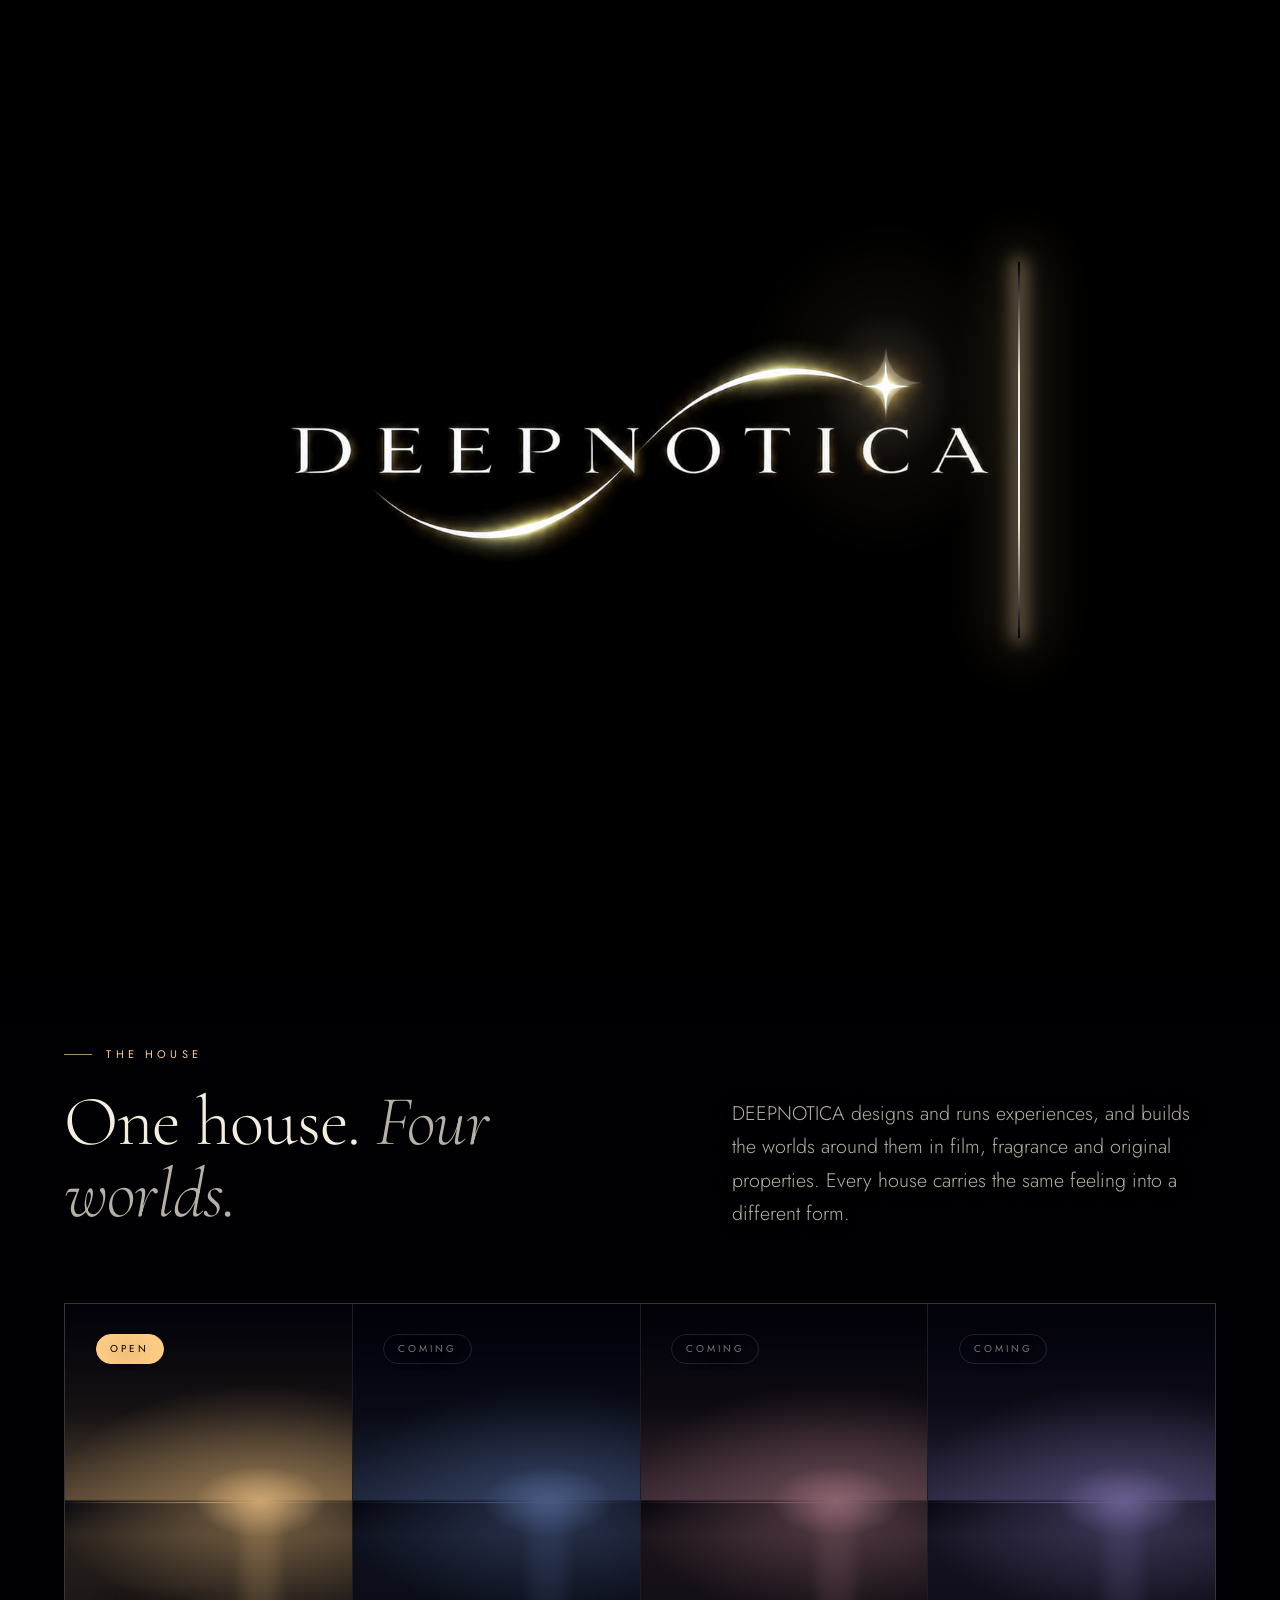
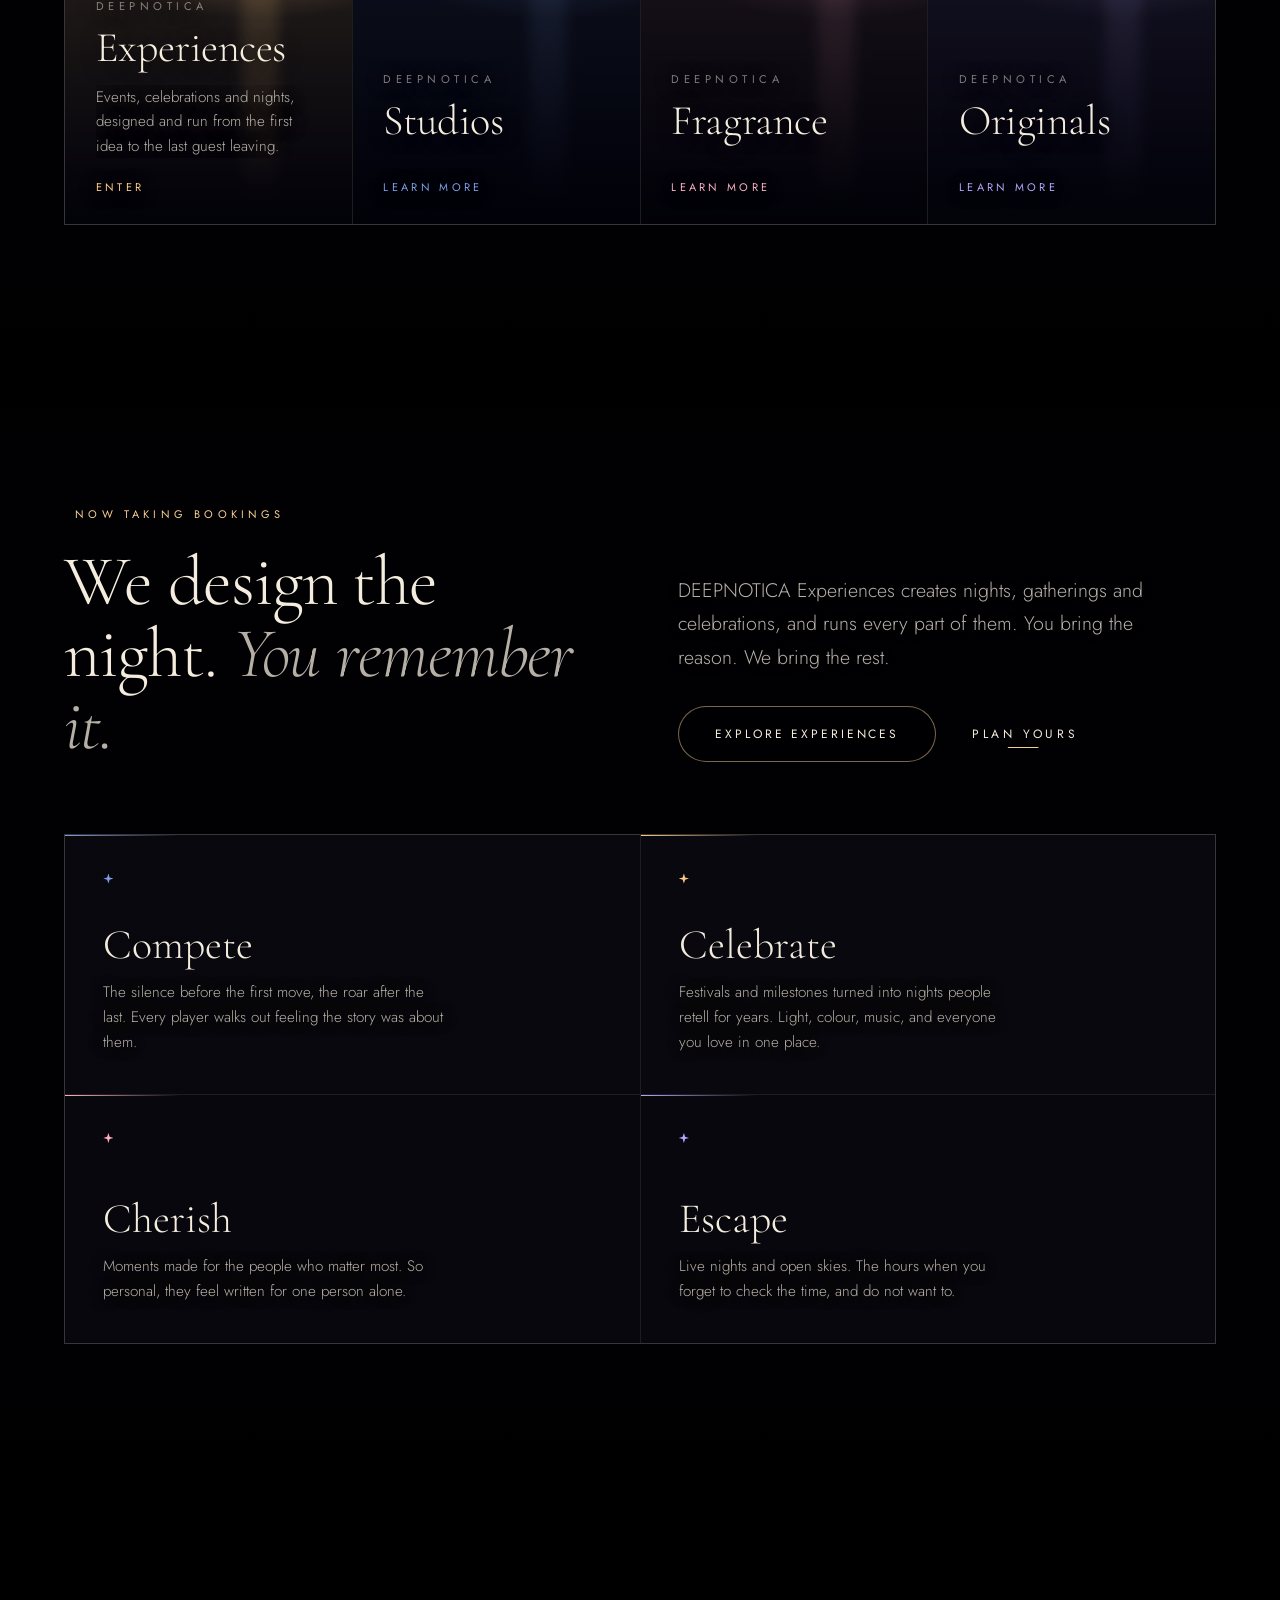
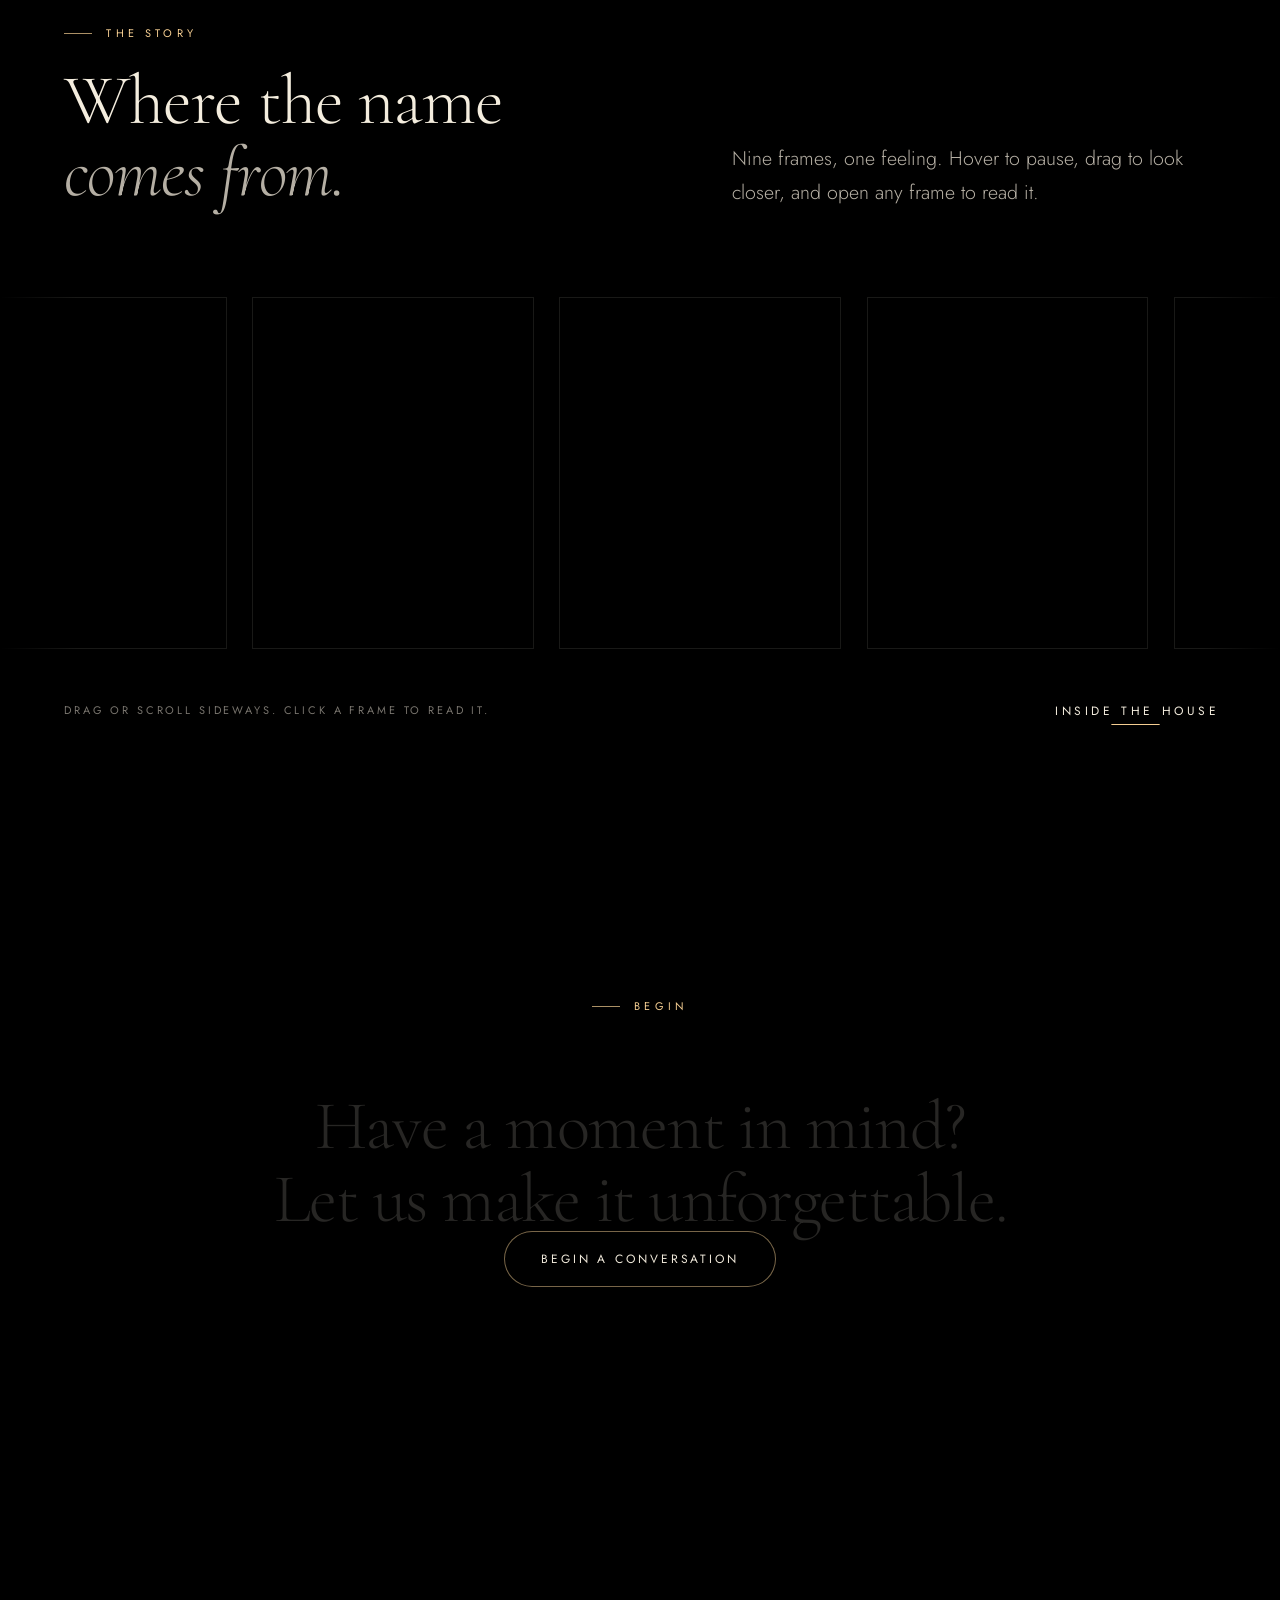
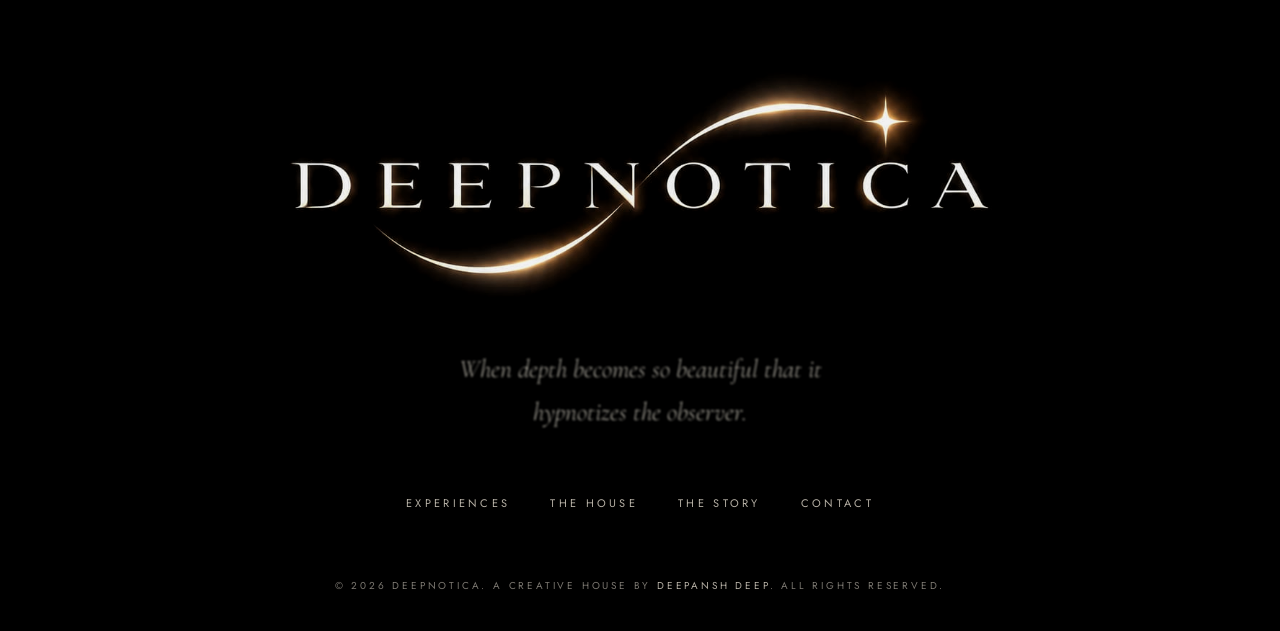
==== commit faaa2b0c: "Logo: still, arc-only glow, colour sweeps D to A and back Co-Authored-By: Claude Opus 5.5 <noreply@a" ====
--- a/index.html
+++ b/index.html
@@ -1 +1 @@
-<!doctype html><html lang="en"><head><meta charset="utf-8"><meta content="width=device-width,initial-scale=1,viewport-fit=cover" name="viewport"><title>DEEPNOTICA | A creative house that designs and runs experiences</title><meta content="DEEPNOTICA is a creative house that designs and runs experiences worth remembering, and builds the worlds around them: film, fragrance and original properties. Founded by Deepansh Deep." name="description"><meta content="#000000" name="theme-color"><meta content="dark" name="color-scheme"><link href="https://deepnotica.github.io/" rel="canonical"><meta content="website" property="og:type"><meta content="DEEPNOTICA" property="og:site_name"><meta content="DEEPNOTICA | A creative house that designs and runs experiences" property="og:title"><meta content="DEEPNOTICA is a creative house that designs and runs experiences worth remembering, and builds the worlds around them: film, fragrance and original properties. Founded by Deepansh Deep." property="og:description"><meta content="https://deepnotica.github.io/" property="og:url"><meta content="https://deepnotica.github.io/assets/img/og-image.png" property="og:image"><meta content="1200" property="og:image:width"><meta content="630" property="og:image:height"><meta content="summary_large_image" name="twitter:card"><meta content="DEEPNOTICA | A creative house that designs and runs experiences" name="twitter:title"><meta content="DEEPNOTICA is a creative house that designs and runs experiences worth remembering, and builds the worlds around them: film, fragrance and original properties. Founded by Deepansh Deep." name="twitter:description"><meta content="https://deepnotica.github.io/assets/img/og-image.png" name="twitter:image"><link href="assets/img/favicon-32.png" rel="icon" type="image/png" sizes="32x32"><link href="assets/img/apple-touch-icon.png" rel="apple-touch-icon"><link href="site.webmanifest" rel="manifest"><link href="assets/fonts/cormorant-garamond-latin-300-normal.woff2" rel="preload" type="font/woff2" as="font" crossorigin><link href="assets/fonts/cormorant-garamond-latin-300-italic.woff2" rel="preload" type="font/woff2" as="font" crossorigin><link href="assets/fonts/jost-latin-400-normal.woff2" rel="preload" type="font/woff2" as="font" crossorigin><link href="assets/site.css" rel="stylesheet"><script>document.documentElement.classList.add("js")</script></head><body data-page="home"><a href="#main" class="skip-link">Skip to content</a><canvas aria-hidden="true" class="sky" data-sky-canvas></canvas><div class="sky-fallback" aria-hidden="true"></div><div class="grain" aria-hidden="true"></div><div class="veil" aria-hidden="true" data-veil></div><div class="entrance" role="dialog" aria-labelledby="entrance-title" aria-modal="true" data-entrance><div class="entrance-inner"><h2 class="visually-hidden" id="entrance-title">Enter DEEPNOTICA</h2><div class="entrance-mark"><img alt="DEEPNOTICA" height="383" src="assets/img/logo.webp" width="1054" class="entrance-logo"> <span class="entrance-sweep" aria-hidden="true"></span> <span class="entrance-star" aria-hidden="true"><svg viewBox="0 0 24 24"><path d="M12 0 C12.6 7.6 16.4 11.4 24 12 C16.4 12.6 12.6 16.4 12 24 C11.4 16.4 7.6 12.6 0 12 C7.6 11.4 11.4 7.6 12 0Z"/></svg></span></div></div></div><header class="site-header"><div class="header-inner"><a href="index.html" class="brand" aria-label="DEEPNOTICA home"><img alt="" height="192" src="assets/img/logo-527.webp" width="527"></a><nav aria-label="Main" class="site-nav" id="site-nav"><ul><li><a href="experiences.html">Experiences</a></li><li><a href="house.html">The House</a></li><li><a href="index.html#story">The Story</a></li><li><a href="contact.html">Contact</a></li></ul></nav><button class="sound" type="button" aria-label="Play the DEEPNOTICA soundtrack" aria-pressed="false" data-sound title="Soundtrack"><span class="eq" aria-hidden="true"><i></i><i></i><i></i><i></i><i></i></span></button> <button class="menu-toggle" type="button" aria-controls="site-nav" aria-expanded="false"><span class="menu-lines" aria-hidden="true"><i></i><i></i></span> <span class="visually-hidden" data-menu-label>Open menu</span></button></div></header><main id="main"><section class="hero" data-sky="dusk" aria-label="DEEPNOTICA"><div class="hero-content" data-hero><h1 class="hero-logo" data-hero-logo><img alt="DEEPNOTICA" height="383" src="assets/img/logo.webp" width="1054"> <span class="logo-tint" aria-hidden="true"></span> <span class="logo-tint logo-tint--glow" aria-hidden="true"></span> <span class="logo-sheen" aria-hidden="true"></span> <span class="logo-flare" aria-hidden="true"></span></h1><p class="hero-line" data-split>When depth becomes an experience.</p></div><p class="hero-foot" data-hero-foot>A creative house that designs and runs experiences</p></section><section class="house" data-sky="blue" aria-labelledby="house-title" id="houses"><div class="wrap"><div class="intro-split"><div><p class="label" data-light>The house</p><h2 class="title" id="house-title" data-light>One house. <em>Four worlds.</em></h2></div><p class="body-lg" data-light>DEEPNOTICA designs and runs experiences, and builds the worlds around them in film, fragrance and original properties. Every house carries the same feeling into a different form.</p></div><ul class="houses" data-houses><li class="hp hp--open" data-light style="--c:#ffcd86"><a href="experiences.html" class="hp-link"><span class="hp-sky" aria-hidden="true"></span> <span class="hp-status">Open</span> <span class="hp-name"><small>DEEPNOTICA</small>Experiences</span> <span class="hp-desc">Events, celebrations and nights, designed and run from the first idea to the last guest leaving.</span> <span class="hp-go">Enter</span></a></li><li class="hp" data-light style="--c:#7e9fe6"><a href="house.html#houses" class="hp-link"><span class="hp-sky" aria-hidden="true"></span> <span class="hp-status">Coming</span> <span class="hp-name"><small>DEEPNOTICA</small>Studios</span> <span class="hp-desc">Films and visual stories made to absorb an audience into another world.</span> <span class="hp-go">Learn more</span></a></li><li class="hp" data-light style="--c:#ffb2c3"><a href="house.html#houses" class="hp-link"><span class="hp-sky" aria-hidden="true"></span> <span class="hp-status">Coming</span> <span class="hp-name"><small>DEEPNOTICA</small>Fragrance</span> <span class="hp-desc">The feeling of Hypnotica, as a scent. Not masculine, not feminine.</span> <span class="hp-go">Learn more</span></a></li><li class="hp" data-light style="--c:#b9a6ff"><a href="house.html#houses" class="hp-link"><span class="hp-sky" aria-hidden="true"></span> <span class="hp-status">Coming</span> <span class="hp-name"><small>DEEPNOTICA</small>Originals</span> <span class="hp-desc">Signature formats and festivals, created and owned by the house.</span> <span class="hp-go">Learn more</span></a></li></ul></div></section><section class="exp-preview" data-sky="gold" aria-labelledby="exp-title"><div class="wrap"><div class="intro-split"><div><p class="label" data-light><span class="status-dot" aria-hidden="true"></span>Now taking bookings</p><h2 class="title" id="exp-title" data-light>We design the night. <em>You remember it.</em></h2></div><div><p class="body-lg" data-light>DEEPNOTICA Experiences creates nights, gatherings and celebrations, and runs every part of them. You bring the reason. We bring the rest.</p><div class="actions" data-light><a href="experiences.html" class="btn"><span>Explore Experiences</span></a> <a href="contact.html" class="link">Plan yours</a></div></div></div><ul class="cats"><li class="cat" data-light style="--c:#7e9fe6"><span class="cat-star" aria-hidden="true"></span><h3>Compete</h3><p>The silence before the first move, the roar after the last. Every player walks out feeling the story was about them.</p></li><li class="cat" data-light style="--c:#ffcd86"><span class="cat-star" aria-hidden="true"></span><h3>Celebrate</h3><p>Festivals and milestones turned into nights people retell for years. Light, colour, music, and everyone you love in one place.</p></li><li class="cat" data-light style="--c:#ffb2c3"><span class="cat-star" aria-hidden="true"></span><h3>Cherish</h3><p>Moments made for the people who matter most. So personal, they feel written for one person alone.</p></li><li class="cat" data-light style="--c:#b9a6ff"><span class="cat-star" aria-hidden="true"></span><h3>Escape</h3><p>Live nights and open skies. The hours when you forget to check the time, and do not want to.</p></li></ul></div></section><section class="story" data-sky="pink" aria-labelledby="story-title" id="story"><div class="wrap intro-split"><div><p class="label" data-light>The story</p><h2 class="title" id="story-title" data-light>Where the name <em>comes from.</em></h2></div><p class="body-lg" data-light>Nine frames, one feeling. Hover to pause, drag to look closer, and open any frame to read it.</p></div><div class="reel" role="region" aria-label="The DEEPNOTICA story in nine frames. Use the arrow keys or drag to move." data-reel tabindex="0"><ul class="reel-track" data-reel-track><li class="reel-item"><button class="reel-frame" type="button" aria-label="Read frame 1 of 9" data-open="1"><img alt="What is your favourite colour?" height="600" src="assets/img/frames/frame-01-480.webp" width="480" loading="lazy" decoding="async" draggable="false" sizes="(max-width: 760px) 66vw, 22vw" srcset="assets/img/frames/frame-01-480.webp 480w, assets/img/frames/frame-01.webp 1000w"></button></li><li class="reel-item"><button class="reel-frame" type="button" aria-label="Read frame 2 of 9" data-open="2"><img alt="I searched for it in paint, in flowers, in oceans, and in names the world had already given." height="600" src="assets/img/frames/frame-02-480.webp" width="480" loading="lazy" decoding="async" draggable="false" sizes="(max-width: 760px) 66vw, 22vw" srcset="assets/img/frames/frame-02-480.webp 480w, assets/img/frames/frame-02.webp 1000w"></button></li><li class="reel-item"><button class="reel-frame" type="button" aria-label="Read frame 3 of 9" data-open="3"><img alt="None of them were mine." height="600" src="assets/img/frames/frame-03-480.webp" width="480" loading="lazy" decoding="async" draggable="false" sizes="(max-width: 760px) 66vw, 22vw" srcset="assets/img/frames/frame-03-480.webp 480w, assets/img/frames/frame-03.webp 1000w"></button></li><li class="reel-item"><button class="reel-frame" type="button" aria-label="Read frame 4 of 9" data-open="4"><img alt="My favourite colour exists only in that fleeting moment, when the sky forgets whether it is becoming day, or surrendering to night." height="600" src="assets/img/frames/frame-04-480.webp" width="480" loading="lazy" decoding="async" draggable="false" sizes="(max-width: 760px) 66vw, 22vw" srcset="assets/img/frames/frame-04-480.webp 480w, assets/img/frames/frame-04.webp 1000w"></button></li><li class="reel-item"><button class="reel-frame" type="button" aria-label="Read frame 5 of 9" data-open="5"><img alt="There, the infinite blue meets gold. Gold melts into pink. Pink drifts into violet." height="600" src="assets/img/frames/frame-05-480.webp" width="480" loading="lazy" decoding="async" draggable="false" sizes="(max-width: 760px) 66vw, 22vw" srcset="assets/img/frames/frame-05-480.webp 480w, assets/img/frames/frame-05.webp 1000w"></button></li><li class="reel-item"><button class="reel-frame" type="button" aria-label="Read frame 6 of 9" data-open="6"><img alt="Blue, infinity. Gold, warmth and hope. Pink, love. Violet, peace." height="600" src="assets/img/frames/frame-06-480.webp" width="480" loading="lazy" decoding="async" draggable="false" sizes="(max-width: 760px) 66vw, 22vw" srcset="assets/img/frames/frame-06-480.webp 480w, assets/img/frames/frame-06.webp 1000w"></button></li><li class="reel-item"><button class="reel-frame" type="button" aria-label="Read frame 7 of 9" data-open="7"><img alt="None of the colours compete. None of them disappear. Each one gives birth to the next, until they no longer exist as colours at all." height="600" src="assets/img/frames/frame-07-480.webp" width="480" loading="lazy" decoding="async" draggable="false" sizes="(max-width: 760px) 66vw, 22vw" srcset="assets/img/frames/frame-07-480.webp 480w, assets/img/frames/frame-07.webp 1000w"></button></li><li class="reel-item"><button class="reel-frame" type="button" aria-label="Read frame 8 of 9" data-open="8"><img alt="They become a feeling. The horizon breathes. Time forgets to move. That is the moment I call DEEPNOTICA." height="600" src="assets/img/frames/frame-08-480.webp" width="480" loading="lazy" decoding="async" draggable="false" sizes="(max-width: 760px) 66vw, 22vw" srcset="assets/img/frames/frame-08-480.webp 480w, assets/img/frames/frame-08.webp 1000w"></button></li><li class="reel-item"><button class="reel-frame" type="button" aria-label="Read frame 9 of 9" data-open="9"><img alt="DEEPNOTICA. When depth becomes so beautiful that it hypnotizes the observer." height="600" src="assets/img/frames/frame-09-480.webp" width="480" loading="lazy" decoding="async" draggable="false" sizes="(max-width: 760px) 66vw, 22vw" srcset="assets/img/frames/frame-09-480.webp 480w, assets/img/frames/frame-09.webp 1000w"></button></li><li class="reel-item"><button class="reel-frame" type="button" aria-label="Read frame 1 of 9" data-open="1" aria-hidden="true" tabindex="-1"><img alt="What is your favourite colour?" height="600" src="assets/img/frames/frame-01-480.webp" width="480" loading="lazy" decoding="async" draggable="false" sizes="(max-width: 760px) 66vw, 22vw" srcset="assets/img/frames/frame-01-480.webp 480w, assets/img/frames/frame-01.webp 1000w"></button></li><li class="reel-item"><button class="reel-frame" type="button" aria-label="Read frame 2 of 9" data-open="2" aria-hidden="true" tabindex="-1"><img alt="I searched for it in paint, in flowers, in oceans, and in names the world had already given." height="600" src="assets/img/frames/frame-02-480.webp" width="480" loading="lazy" decoding="async" draggable="false" sizes="(max-width: 760px) 66vw, 22vw" srcset="assets/img/frames/frame-02-480.webp 480w, assets/img/frames/frame-02.webp 1000w"></button></li><li class="reel-item"><button class="reel-frame" type="button" aria-label="Read frame 3 of 9" data-open="3" aria-hidden="true" tabindex="-1"><img alt="None of them were mine." height="600" src="assets/img/frames/frame-03-480.webp" width="480" loading="lazy" decoding="async" draggable="false" sizes="(max-width: 760px) 66vw, 22vw" srcset="assets/img/frames/frame-03-480.webp 480w, assets/img/frames/frame-03.webp 1000w"></button></li><li class="reel-item"><button class="reel-frame" type="button" aria-label="Read frame 4 of 9" data-open="4" aria-hidden="true" tabindex="-1"><img alt="My favourite colour exists only in that fleeting moment, when the sky forgets whether it is becoming day, or surrendering to night." height="600" src="assets/img/frames/frame-04-480.webp" width="480" loading="lazy" decoding="async" draggable="false" sizes="(max-width: 760px) 66vw, 22vw" srcset="assets/img/frames/frame-04-480.webp 480w, assets/img/frames/frame-04.webp 1000w"></button></li><li class="reel-item"><button class="reel-frame" type="button" aria-label="Read frame 5 of 9" data-open="5" aria-hidden="true" tabindex="-1"><img alt="There, the infinite blue meets gold. Gold melts into pink. Pink drifts into violet." height="600" src="assets/img/frames/frame-05-480.webp" width="480" loading="lazy" decoding="async" draggable="false" sizes="(max-width: 760px) 66vw, 22vw" srcset="assets/img/frames/frame-05-480.webp 480w, assets/img/frames/frame-05.webp 1000w"></button></li><li class="reel-item"><button class="reel-frame" type="button" aria-label="Read frame 6 of 9" data-open="6" aria-hidden="true" tabindex="-1"><img alt="Blue, infinity. Gold, warmth and hope. Pink, love. Violet, peace." height="600" src="assets/img/frames/frame-06-480.webp" width="480" loading="lazy" decoding="async" draggable="false" sizes="(max-width: 760px) 66vw, 22vw" srcset="assets/img/frames/frame-06-480.webp 480w, assets/img/frames/frame-06.webp 1000w"></button></li><li class="reel-item"><button class="reel-frame" type="button" aria-label="Read frame 7 of 9" data-open="7" aria-hidden="true" tabindex="-1"><img alt="None of the colours compete. None of them disappear. Each one gives birth to the next, until they no longer exist as colours at all." height="600" src="assets/img/frames/frame-07-480.webp" width="480" loading="lazy" decoding="async" draggable="false" sizes="(max-width: 760px) 66vw, 22vw" srcset="assets/img/frames/frame-07-480.webp 480w, assets/img/frames/frame-07.webp 1000w"></button></li><li class="reel-item"><button class="reel-frame" type="button" aria-label="Read frame 8 of 9" data-open="8" aria-hidden="true" tabindex="-1"><img alt="They become a feeling. The horizon breathes. Time forgets to move. That is the moment I call DEEPNOTICA." height="600" src="assets/img/frames/frame-08-480.webp" width="480" loading="lazy" decoding="async" draggable="false" sizes="(max-width: 760px) 66vw, 22vw" srcset="assets/img/frames/frame-08-480.webp 480w, assets/img/frames/frame-08.webp 1000w"></button></li><li class="reel-item"><button class="reel-frame" type="button" aria-label="Read frame 9 of 9" data-open="9" aria-hidden="true" tabindex="-1"><img alt="DEEPNOTICA. When depth becomes so beautiful that it hypnotizes the observer." height="600" src="assets/img/frames/frame-09-480.webp" width="480" loading="lazy" decoding="async" draggable="false" sizes="(max-width: 760px) 66vw, 22vw" srcset="assets/img/frames/frame-09-480.webp 480w, assets/img/frames/frame-09.webp 1000w"></button></li></ul></div><div class="wrap reel-foot"><p class="reel-hint" data-light>Drag or scroll sideways. Click a frame to read it.</p><a href="house.html" class="link" data-light>Inside the house</a></div></section><section class="cta" data-sky="violet" aria-labelledby="cta-title"><div class="wrap cta-inner"><p class="label" data-light>Begin</p><h2 class="cta-title" id="cta-title" data-fill><span class="row"><span class="w">Have</span> <span class="w">a</span> <span class="w">moment</span> <span class="w">in</span> <span class="w">mind?</span></span> <span class="row"><span class="w">Let</span> <span class="w">us</span> <span class="w">make</span> <span class="w">it</span> <span class="w w--key">unforgettable.</span></span></h2><a href="contact.html" class="btn" data-light><span>Begin a conversation</span></a></div></section></main><dialog aria-label="Story frame" class="viewer" data-viewer><figure class="viewer-figure"><img alt="" class="viewer-img" data-viewer-img></figure><div class="viewer-bar"><button class="viewer-btn" type="button" data-viewer-prev>Previous</button><p class="viewer-count" aria-live="polite"><span data-viewer-now>01</span><span class="viewer-sep"></span>09</p><button class="viewer-btn" type="button" data-viewer-next>Next</button></div><button class="viewer-close" type="button" autofocus data-viewer-close>Close <span class="viewer-key">Esc</span></button><p class="viewer-hint">Use the arrow keys or swipe to move between frames</p></dialog><footer class="site-footer" data-sky="dawn"><img alt="DEEPNOTICA" height="383" src="assets/img/logo.webp" width="1054" loading="lazy" class="footer-logo" data-light><p class="footer-line" data-light>When depth becomes so beautiful that it hypnotizes the observer.</p><nav aria-label="Footer" class="footer-nav"><a href="experiences.html">Experiences</a> <a href="house.html">The House</a> <a href="index.html#story">The Story</a> <a href="contact.html">Contact</a></nav><p class="footer-copy">&copy; <span data-year>2026</span> DEEPNOTICA. A creative house by <a href="https://deepansh-deep.github.io/" rel="noopener" target="_blank">Deepansh Deep</a>. All rights reserved.</p></footer><audio data-audio loop preload="none" src="assets/audio/deepnotica-theme.mp3"></audio><script src="assets/vendor/gsap.min.js"></script><script src="assets/vendor/ScrollTrigger.min.js"></script><script src="assets/vendor/lenis.min.js"></script><script src="assets/site.js"></script></body></html>+<!doctype html><html lang="en"><head><meta charset="utf-8"><meta content="width=device-width,initial-scale=1,viewport-fit=cover" name="viewport"><title>DEEPNOTICA | A creative house that designs and runs experiences</title><meta content="DEEPNOTICA is a creative house that designs and runs experiences worth remembering, and builds the worlds around them: film, fragrance and original properties. Founded by Deepansh Deep." name="description"><meta content="#000000" name="theme-color"><meta content="dark" name="color-scheme"><link href="https://deepnotica.github.io/" rel="canonical"><meta content="website" property="og:type"><meta content="DEEPNOTICA" property="og:site_name"><meta content="DEEPNOTICA | A creative house that designs and runs experiences" property="og:title"><meta content="DEEPNOTICA is a creative house that designs and runs experiences worth remembering, and builds the worlds around them: film, fragrance and original properties. Founded by Deepansh Deep." property="og:description"><meta content="https://deepnotica.github.io/" property="og:url"><meta content="https://deepnotica.github.io/assets/img/og-image.png" property="og:image"><meta content="1200" property="og:image:width"><meta content="630" property="og:image:height"><meta content="summary_large_image" name="twitter:card"><meta content="DEEPNOTICA | A creative house that designs and runs experiences" name="twitter:title"><meta content="DEEPNOTICA is a creative house that designs and runs experiences worth remembering, and builds the worlds around them: film, fragrance and original properties. Founded by Deepansh Deep." name="twitter:description"><meta content="https://deepnotica.github.io/assets/img/og-image.png" name="twitter:image"><link href="assets/img/favicon-32.png" rel="icon" type="image/png" sizes="32x32"><link href="assets/img/apple-touch-icon.png" rel="apple-touch-icon"><link href="site.webmanifest" rel="manifest"><link href="assets/fonts/cormorant-garamond-latin-300-normal.woff2" rel="preload" type="font/woff2" as="font" crossorigin><link href="assets/fonts/cormorant-garamond-latin-300-italic.woff2" rel="preload" type="font/woff2" as="font" crossorigin><link href="assets/fonts/jost-latin-400-normal.woff2" rel="preload" type="font/woff2" as="font" crossorigin><link href="assets/site.css" rel="stylesheet"><script>document.documentElement.classList.add("js")</script></head><body data-page="home"><a href="#main" class="skip-link">Skip to content</a><canvas aria-hidden="true" class="sky" data-sky-canvas></canvas><div class="sky-fallback" aria-hidden="true"></div><div class="grain" aria-hidden="true"></div><div class="veil" aria-hidden="true" data-veil></div><div class="entrance" role="dialog" aria-labelledby="entrance-title" aria-modal="true" data-entrance><div class="entrance-inner"><h2 class="visually-hidden" id="entrance-title">Enter DEEPNOTICA</h2><div class="entrance-mark"><img alt="DEEPNOTICA" height="383" src="assets/img/logo.webp" width="1054" class="entrance-logo"> <span class="entrance-sweep" aria-hidden="true"></span> <span class="entrance-star" aria-hidden="true"><svg viewBox="0 0 24 24"><path d="M12 0 C12.6 7.6 16.4 11.4 24 12 C16.4 12.6 12.6 16.4 12 24 C11.4 16.4 7.6 12.6 0 12 C7.6 11.4 11.4 7.6 12 0Z"/></svg></span></div></div></div><header class="site-header"><div class="header-inner"><a href="index.html" class="brand" aria-label="DEEPNOTICA home"><img alt="" height="192" src="assets/img/logo-527.webp" width="527"></a><nav aria-label="Main" class="site-nav" id="site-nav"><ul><li><a href="experiences.html">Experiences</a></li><li><a href="house.html">The House</a></li><li><a href="index.html#story">The Story</a></li><li><a href="contact.html">Contact</a></li></ul></nav><button class="sound" type="button" aria-label="Play the DEEPNOTICA soundtrack" aria-pressed="false" data-sound title="Soundtrack"><span class="eq" aria-hidden="true"><i></i><i></i><i></i><i></i><i></i></span></button> <button class="menu-toggle" type="button" aria-controls="site-nav" aria-expanded="false"><span class="menu-lines" aria-hidden="true"><i></i><i></i></span> <span class="visually-hidden" data-menu-label>Open menu</span></button></div></header><main id="main"><section class="hero" data-sky="dusk" aria-label="DEEPNOTICA"><div class="hero-content" data-hero><h1 class="hero-logo" data-hero-logo><img alt="DEEPNOTICA" height="383" src="assets/img/logo.webp" width="1054"> <span class="logo-glow" aria-hidden="true"></span> <span class="logo-colour" aria-hidden="true" data-logo-colour></span></h1><p class="hero-line" data-split>When depth becomes an experience.</p></div><p class="hero-foot" data-hero-foot>A creative house that designs and runs experiences</p></section><section class="house" data-sky="blue" aria-labelledby="house-title" id="houses"><div class="wrap"><div class="intro-split"><div><p class="label" data-light>The house</p><h2 class="title" id="house-title" data-light>One house. <em>Four worlds.</em></h2></div><p class="body-lg" data-light>DEEPNOTICA designs and runs experiences, and builds the worlds around them in film, fragrance and original properties. Every house carries the same feeling into a different form.</p></div><ul class="houses" data-houses><li class="hp hp--open" data-light style="--c:#ffcd86"><a href="experiences.html" class="hp-link"><span class="hp-sky" aria-hidden="true"></span> <span class="hp-status">Open</span> <span class="hp-name"><small>DEEPNOTICA</small>Experiences</span> <span class="hp-desc">Events, celebrations and nights, designed and run from the first idea to the last guest leaving.</span> <span class="hp-go">Enter</span></a></li><li class="hp" data-light style="--c:#7e9fe6"><a href="house.html#houses" class="hp-link"><span class="hp-sky" aria-hidden="true"></span> <span class="hp-status">Coming</span> <span class="hp-name"><small>DEEPNOTICA</small>Studios</span> <span class="hp-desc">Films and visual stories made to absorb an audience into another world.</span> <span class="hp-go">Learn more</span></a></li><li class="hp" data-light style="--c:#ffb2c3"><a href="house.html#houses" class="hp-link"><span class="hp-sky" aria-hidden="true"></span> <span class="hp-status">Coming</span> <span class="hp-name"><small>DEEPNOTICA</small>Fragrance</span> <span class="hp-desc">The feeling of Hypnotica, as a scent. Not masculine, not feminine.</span> <span class="hp-go">Learn more</span></a></li><li class="hp" data-light style="--c:#b9a6ff"><a href="house.html#houses" class="hp-link"><span class="hp-sky" aria-hidden="true"></span> <span class="hp-status">Coming</span> <span class="hp-name"><small>DEEPNOTICA</small>Originals</span> <span class="hp-desc">Signature formats and festivals, created and owned by the house.</span> <span class="hp-go">Learn more</span></a></li></ul></div></section><section class="exp-preview" data-sky="gold" aria-labelledby="exp-title"><div class="wrap"><div class="intro-split"><div><p class="label" data-light><span class="status-dot" aria-hidden="true"></span>Now taking bookings</p><h2 class="title" id="exp-title" data-light>We design the night. <em>You remember it.</em></h2></div><div><p class="body-lg" data-light>DEEPNOTICA Experiences creates nights, gatherings and celebrations, and runs every part of them. You bring the reason. We bring the rest.</p><div class="actions" data-light><a href="experiences.html" class="btn"><span>Explore Experiences</span></a> <a href="contact.html" class="link">Plan yours</a></div></div></div><ul class="cats"><li class="cat" data-light style="--c:#7e9fe6"><span class="cat-star" aria-hidden="true"></span><h3>Compete</h3><p>The silence before the first move, the roar after the last. Every player walks out feeling the story was about them.</p></li><li class="cat" data-light style="--c:#ffcd86"><span class="cat-star" aria-hidden="true"></span><h3>Celebrate</h3><p>Festivals and milestones turned into nights people retell for years. Light, colour, music, and everyone you love in one place.</p></li><li class="cat" data-light style="--c:#ffb2c3"><span class="cat-star" aria-hidden="true"></span><h3>Cherish</h3><p>Moments made for the people who matter most. So personal, they feel written for one person alone.</p></li><li class="cat" data-light style="--c:#b9a6ff"><span class="cat-star" aria-hidden="true"></span><h3>Escape</h3><p>Live nights and open skies. The hours when you forget to check the time, and do not want to.</p></li></ul></div></section><section class="story" data-sky="pink" aria-labelledby="story-title" id="story"><div class="wrap intro-split"><div><p class="label" data-light>The story</p><h2 class="title" id="story-title" data-light>Where the name <em>comes from.</em></h2></div><p class="body-lg" data-light>Nine frames, one feeling. Hover to pause, drag to look closer, and open any frame to read it.</p></div><div class="reel" role="region" aria-label="The DEEPNOTICA story in nine frames. Use the arrow keys or drag to move." data-reel tabindex="0"><ul class="reel-track" data-reel-track><li class="reel-item"><button class="reel-frame" type="button" aria-label="Read frame 1 of 9" data-open="1"><img alt="What is your favourite colour?" height="600" src="assets/img/frames/frame-01-480.webp" width="480" loading="lazy" decoding="async" draggable="false" sizes="(max-width: 760px) 66vw, 22vw" srcset="assets/img/frames/frame-01-480.webp 480w, assets/img/frames/frame-01.webp 1000w"></button></li><li class="reel-item"><button class="reel-frame" type="button" aria-label="Read frame 2 of 9" data-open="2"><img alt="I searched for it in paint, in flowers, in oceans, and in names the world had already given." height="600" src="assets/img/frames/frame-02-480.webp" width="480" loading="lazy" decoding="async" draggable="false" sizes="(max-width: 760px) 66vw, 22vw" srcset="assets/img/frames/frame-02-480.webp 480w, assets/img/frames/frame-02.webp 1000w"></button></li><li class="reel-item"><button class="reel-frame" type="button" aria-label="Read frame 3 of 9" data-open="3"><img alt="None of them were mine." height="600" src="assets/img/frames/frame-03-480.webp" width="480" loading="lazy" decoding="async" draggable="false" sizes="(max-width: 760px) 66vw, 22vw" srcset="assets/img/frames/frame-03-480.webp 480w, assets/img/frames/frame-03.webp 1000w"></button></li><li class="reel-item"><button class="reel-frame" type="button" aria-label="Read frame 4 of 9" data-open="4"><img alt="My favourite colour exists only in that fleeting moment, when the sky forgets whether it is becoming day, or surrendering to night." height="600" src="assets/img/frames/frame-04-480.webp" width="480" loading="lazy" decoding="async" draggable="false" sizes="(max-width: 760px) 66vw, 22vw" srcset="assets/img/frames/frame-04-480.webp 480w, assets/img/frames/frame-04.webp 1000w"></button></li><li class="reel-item"><button class="reel-frame" type="button" aria-label="Read frame 5 of 9" data-open="5"><img alt="There, the infinite blue meets gold. Gold melts into pink. Pink drifts into violet." height="600" src="assets/img/frames/frame-05-480.webp" width="480" loading="lazy" decoding="async" draggable="false" sizes="(max-width: 760px) 66vw, 22vw" srcset="assets/img/frames/frame-05-480.webp 480w, assets/img/frames/frame-05.webp 1000w"></button></li><li class="reel-item"><button class="reel-frame" type="button" aria-label="Read frame 6 of 9" data-open="6"><img alt="Blue, infinity. Gold, warmth and hope. Pink, love. Violet, peace." height="600" src="assets/img/frames/frame-06-480.webp" width="480" loading="lazy" decoding="async" draggable="false" sizes="(max-width: 760px) 66vw, 22vw" srcset="assets/img/frames/frame-06-480.webp 480w, assets/img/frames/frame-06.webp 1000w"></button></li><li class="reel-item"><button class="reel-frame" type="button" aria-label="Read frame 7 of 9" data-open="7"><img alt="None of the colours compete. None of them disappear. Each one gives birth to the next, until they no longer exist as colours at all." height="600" src="assets/img/frames/frame-07-480.webp" width="480" loading="lazy" decoding="async" draggable="false" sizes="(max-width: 760px) 66vw, 22vw" srcset="assets/img/frames/frame-07-480.webp 480w, assets/img/frames/frame-07.webp 1000w"></button></li><li class="reel-item"><button class="reel-frame" type="button" aria-label="Read frame 8 of 9" data-open="8"><img alt="They become a feeling. The horizon breathes. Time forgets to move. That is the moment I call DEEPNOTICA." height="600" src="assets/img/frames/frame-08-480.webp" width="480" loading="lazy" decoding="async" draggable="false" sizes="(max-width: 760px) 66vw, 22vw" srcset="assets/img/frames/frame-08-480.webp 480w, assets/img/frames/frame-08.webp 1000w"></button></li><li class="reel-item"><button class="reel-frame" type="button" aria-label="Read frame 9 of 9" data-open="9"><img alt="DEEPNOTICA. When depth becomes so beautiful that it hypnotizes the observer." height="600" src="assets/img/frames/frame-09-480.webp" width="480" loading="lazy" decoding="async" draggable="false" sizes="(max-width: 760px) 66vw, 22vw" srcset="assets/img/frames/frame-09-480.webp 480w, assets/img/frames/frame-09.webp 1000w"></button></li><li class="reel-item"><button class="reel-frame" type="button" aria-label="Read frame 1 of 9" data-open="1" aria-hidden="true" tabindex="-1"><img alt="What is your favourite colour?" height="600" src="assets/img/frames/frame-01-480.webp" width="480" loading="lazy" decoding="async" draggable="false" sizes="(max-width: 760px) 66vw, 22vw" srcset="assets/img/frames/frame-01-480.webp 480w, assets/img/frames/frame-01.webp 1000w"></button></li><li class="reel-item"><button class="reel-frame" type="button" aria-label="Read frame 2 of 9" data-open="2" aria-hidden="true" tabindex="-1"><img alt="I searched for it in paint, in flowers, in oceans, and in names the world had already given." height="600" src="assets/img/frames/frame-02-480.webp" width="480" loading="lazy" decoding="async" draggable="false" sizes="(max-width: 760px) 66vw, 22vw" srcset="assets/img/frames/frame-02-480.webp 480w, assets/img/frames/frame-02.webp 1000w"></button></li><li class="reel-item"><button class="reel-frame" type="button" aria-label="Read frame 3 of 9" data-open="3" aria-hidden="true" tabindex="-1"><img alt="None of them were mine." height="600" src="assets/img/frames/frame-03-480.webp" width="480" loading="lazy" decoding="async" draggable="false" sizes="(max-width: 760px) 66vw, 22vw" srcset="assets/img/frames/frame-03-480.webp 480w, assets/img/frames/frame-03.webp 1000w"></button></li><li class="reel-item"><button class="reel-frame" type="button" aria-label="Read frame 4 of 9" data-open="4" aria-hidden="true" tabindex="-1"><img alt="My favourite colour exists only in that fleeting moment, when the sky forgets whether it is becoming day, or surrendering to night." height="600" src="assets/img/frames/frame-04-480.webp" width="480" loading="lazy" decoding="async" draggable="false" sizes="(max-width: 760px) 66vw, 22vw" srcset="assets/img/frames/frame-04-480.webp 480w, assets/img/frames/frame-04.webp 1000w"></button></li><li class="reel-item"><button class="reel-frame" type="button" aria-label="Read frame 5 of 9" data-open="5" aria-hidden="true" tabindex="-1"><img alt="There, the infinite blue meets gold. Gold melts into pink. Pink drifts into violet." height="600" src="assets/img/frames/frame-05-480.webp" width="480" loading="lazy" decoding="async" draggable="false" sizes="(max-width: 760px) 66vw, 22vw" srcset="assets/img/frames/frame-05-480.webp 480w, assets/img/frames/frame-05.webp 1000w"></button></li><li class="reel-item"><button class="reel-frame" type="button" aria-label="Read frame 6 of 9" data-open="6" aria-hidden="true" tabindex="-1"><img alt="Blue, infinity. Gold, warmth and hope. Pink, love. Violet, peace." height="600" src="assets/img/frames/frame-06-480.webp" width="480" loading="lazy" decoding="async" draggable="false" sizes="(max-width: 760px) 66vw, 22vw" srcset="assets/img/frames/frame-06-480.webp 480w, assets/img/frames/frame-06.webp 1000w"></button></li><li class="reel-item"><button class="reel-frame" type="button" aria-label="Read frame 7 of 9" data-open="7" aria-hidden="true" tabindex="-1"><img alt="None of the colours compete. None of them disappear. Each one gives birth to the next, until they no longer exist as colours at all." height="600" src="assets/img/frames/frame-07-480.webp" width="480" loading="lazy" decoding="async" draggable="false" sizes="(max-width: 760px) 66vw, 22vw" srcset="assets/img/frames/frame-07-480.webp 480w, assets/img/frames/frame-07.webp 1000w"></button></li><li class="reel-item"><button class="reel-frame" type="button" aria-label="Read frame 8 of 9" data-open="8" aria-hidden="true" tabindex="-1"><img alt="They become a feeling. The horizon breathes. Time forgets to move. That is the moment I call DEEPNOTICA." height="600" src="assets/img/frames/frame-08-480.webp" width="480" loading="lazy" decoding="async" draggable="false" sizes="(max-width: 760px) 66vw, 22vw" srcset="assets/img/frames/frame-08-480.webp 480w, assets/img/frames/frame-08.webp 1000w"></button></li><li class="reel-item"><button class="reel-frame" type="button" aria-label="Read frame 9 of 9" data-open="9" aria-hidden="true" tabindex="-1"><img alt="DEEPNOTICA. When depth becomes so beautiful that it hypnotizes the observer." height="600" src="assets/img/frames/frame-09-480.webp" width="480" loading="lazy" decoding="async" draggable="false" sizes="(max-width: 760px) 66vw, 22vw" srcset="assets/img/frames/frame-09-480.webp 480w, assets/img/frames/frame-09.webp 1000w"></button></li></ul></div><div class="wrap reel-foot"><p class="reel-hint" data-light>Drag or scroll sideways. Click a frame to read it.</p><a href="house.html" class="link" data-light>Inside the house</a></div></section><section class="cta" data-sky="violet" aria-labelledby="cta-title"><div class="wrap cta-inner"><p class="label" data-light>Begin</p><h2 class="cta-title" id="cta-title" data-fill><span class="row"><span class="w">Have</span> <span class="w">a</span> <span class="w">moment</span> <span class="w">in</span> <span class="w">mind?</span></span> <span class="row"><span class="w">Let</span> <span class="w">us</span> <span class="w">make</span> <span class="w">it</span> <span class="w w--key">unforgettable.</span></span></h2><a href="contact.html" class="btn" data-light><span>Begin a conversation</span></a></div></section></main><dialog aria-label="Story frame" class="viewer" data-viewer><figure class="viewer-figure"><img alt="" class="viewer-img" data-viewer-img></figure><div class="viewer-bar"><button class="viewer-btn" type="button" data-viewer-prev>Previous</button><p class="viewer-count" aria-live="polite"><span data-viewer-now>01</span><span class="viewer-sep"></span>09</p><button class="viewer-btn" type="button" data-viewer-next>Next</button></div><button class="viewer-close" type="button" autofocus data-viewer-close>Close <span class="viewer-key">Esc</span></button><p class="viewer-hint">Use the arrow keys or swipe to move between frames</p></dialog><footer class="site-footer" data-sky="dawn"><img alt="DEEPNOTICA" height="383" src="assets/img/logo.webp" width="1054" loading="lazy" class="footer-logo" data-light><p class="footer-line" data-light>When depth becomes so beautiful that it hypnotizes the observer.</p><nav aria-label="Footer" class="footer-nav"><a href="experiences.html">Experiences</a> <a href="house.html">The House</a> <a href="index.html#story">The Story</a> <a href="contact.html">Contact</a></nav><p class="footer-copy">&copy; <span data-year>2026</span> DEEPNOTICA. A creative house by <a href="https://deepansh-deep.github.io/" rel="noopener" target="_blank">Deepansh Deep</a>. All rights reserved.</p></footer><audio data-audio loop preload="none" src="assets/audio/deepnotica-theme.mp3"></audio><script src="assets/vendor/gsap.min.js"></script><script src="assets/vendor/ScrollTrigger.min.js"></script><script src="assets/vendor/lenis.min.js"></script><script src="assets/site.js"></script></body></html>
--- a/assets/site.css
+++ b/assets/site.css
@@ -1 +1 @@
-@keyframes grain{0%,to{transform:translate(0,0)}20%{transform:translate(-3%,2%)}40%{transform:translate(2%,-3%)}60%{transform:translate(-2%,-1%)}80%{transform:translate(3%,3%)}}@keyframes eq{0%{height:2px}to{height:14px}}@keyframes sheen{0%{background-position:120%0}25%,to{background-position:-20%0}}@keyframes flare{0%,to{opacity:.25;transform:scale(.85)}50%{opacity:.85;transform:scale(1.1)}}@keyframes unfold{0%{opacity:0;filter:blur(6px)}}@keyframes fade{0%{opacity:0}}@font-face{font-family:"Cormorant";src:url(fonts/cormorant-garamond-latin-300-normal.woff2)format("woff2");font-weight:300;font-display:swap}@font-face{font-family:"Cormorant";src:url(fonts/cormorant-garamond-latin-400-normal.woff2)format("woff2");font-weight:400;font-display:swap}@font-face{font-family:"Cormorant";src:url(fonts/cormorant-garamond-latin-500-normal.woff2)format("woff2");font-weight:500;font-display:swap}@font-face{font-family:"Cormorant";src:url(fonts/cormorant-garamond-latin-300-italic.woff2)format("woff2");font-weight:300;font-style:italic;font-display:swap}@font-face{font-family:"Cormorant";src:url(fonts/cormorant-garamond-latin-400-italic.woff2)format("woff2");font-weight:400;font-style:italic;font-display:swap}@font-face{font-family:"Jost";src:url(fonts/jost-latin-300-normal.woff2)format("woff2");font-weight:300;font-display:swap}@font-face{font-family:"Jost";src:url(fonts/jost-latin-400-normal.woff2)format("woff2");font-weight:400;font-display:swap}@font-face{font-family:"Jost";src:url(fonts/jost-latin-500-normal.woff2)format("woff2");font-weight:500;font-display:swap}:root{--black:#000;--ivory:#f5eedf;--ivory-2:rgba(245, 238, 223, .74);--ivory-3:rgba(245, 238, 223, .5);--ivory-faint:rgba(245, 238, 223, .16);--line:rgba(245, 238, 223, .12);--flare:#f6cf93;--hypnotica:linear-gradient(100deg, #93aef0 0%, #f6d9a6 36%, #f2b9c7 66%, #bba9f0 100%);--serif:"Cormorant", Garamond, "Times New Roman", serif;--sans:"Jost", "Futura", "Avenir Next", system-ui, sans-serif;--t-label:.6875rem;--t-body:1.0625rem;--t-italic:clamp(1.2rem, 1rem + .75vw, 1.65rem);--t-title:clamp(2.6rem, 1.3rem + 3.9vw, 5.4rem);--t-statement:clamp(2.2rem, .5rem + 5.1vw, 7rem);--gutter:clamp(1.25rem, 5vw, 5rem);--max:1320px;--section:clamp(6.5rem, 15vh, 10rem);--ease:cubic-bezier(.22, .61, .36, 1);--ease-out:cubic-bezier(.16, 1, .3, 1)}*,::after,::before{box-sizing:border-box}html{-webkit-text-size-adjust:100%;background:var(--black)}html.lenis,html.lenis body{height:auto}.lenis.lenis-smooth{scroll-behavior:auto!important}.lenis.lenis-stopped{overflow:clip}body{margin:0;color:var(--ivory);background:0 0;font:300 var(--t-body)/1.7 var(--sans);-webkit-font-smoothing:antialiased;text-rendering:optimizeLegibility;overflow-x:clip}img{display:block;max-width:100%}h1,h2,h3,h4,p{margin:0;font-weight:300}ol,ul{margin:0;padding:0;list-style:none}a,button{color:inherit}button{font:inherit}em{font-style:italic}::selection{background:rgba(246,207,147,.3);color:#fff}:focus-visible{outline:1px solid var(--flare);outline-offset:6px}.visually-hidden{position:absolute!important;width:1px;height:1px;overflow:hidden;clip:rect(0 0 0 0);white-space:nowrap}.skip-link{position:fixed;left:1rem;top:-4rem;z-index:200;padding:.7rem 1rem;background:var(--ivory);color:#000;text-decoration:none;font-size:.875rem}.skip-link:focus{top:1rem}.wrap{width:100%;max-width:var(--max);margin-inline:auto;padding-inline:var(--gutter)}.sky{width:100%;height:100%;z-index:-3;display:block}.grain,.sky,.sky-fallback{position:fixed;inset:0}.sky-fallback{z-index:-4;background:radial-gradient(90% 40%at 62% 67%,rgba(243,165,101,.35),transparent 70%),linear-gradient(#020309,#0b0d24 55%,#4a2436 67%,#120a14 68%,#020309)}.grain{z-index:90;pointer-events:none;opacity:.035;background-image:url("data:image/svg+xml;utf8,<svg xmlns='http://www.w3.org/2000/svg' width='160' height='160'><filter id='n'><feTurbulence type='fractalNoise' baseFrequency='.9' numOctaves='2' stitchTiles='stitch'/><feColorMatrix values='0 0 0 0 1  0 0 0 0 1  0 0 0 0 1  0 0 0 .55 0'/></filter><rect width='100%' height='100%' filter='url(%23n)'/></svg>")}.has-cursor,.has-cursor a,.has-cursor button,.has-cursor label,.has-cursor select,.has-cursor summary{cursor:none}.has-cursor input,.has-cursor textarea{cursor:text}.cursor{position:fixed;left:0;top:0;z-index:150;pointer-events:none;will-change:transform}.cursor-star,.cursor-star svg{position:relative;display:block}.cursor-star{width:20px;height:20px;margin:-10px 0 0-10px;color:#fff8ea;transition:transform .5s var(--ease-out),opacity .3s}.cursor-star::before{content:"";position:absolute;inset:-14px;border-radius:50%;background:radial-gradient(closest-side,rgba(255,228,180,.55),rgba(246,207,147,.15) 55%,transparent);transition:transform .5s var(--ease-out)}.cursor-star svg{width:100%;height:100%;fill:currentColor}.cursor.is-link .cursor-star{transform:scale(1.6)}.cursor.is-down .cursor-star{transform:scale(.7)}.cursor.is-away .cursor-star{opacity:0}.label{display:inline-flex;align-items:center;gap:.9rem;font:400 var(--t-label)/1 var(--sans);letter-spacing:.38em;text-transform:uppercase;color:var(--flare)}.label::before{content:"";width:28px;height:1px;background:currentColor;opacity:.7}.title{margin-top:1.4rem;font-family:var(--serif);font-weight:300;font-size:var(--t-title);line-height:1.02;letter-spacing:-.015em}.lede,.title em{color:var(--ivory-2)}.lede{font-family:var(--serif);font-style:italic;font-size:var(--t-italic);line-height:1.45;max-width:30ch}.section-head{margin-bottom:clamp(3rem,6vw,5rem)}.section-head--split{display:grid;grid-template-columns:1fr 1fr;align-items:end;gap:2rem}.section-head--split .lede{justify-self:end}.statement{font-family:var(--serif);font-weight:300;font-size:var(--t-statement);line-height:1.06;letter-spacing:-.018em;text-align:center;text-shadow:0 2px 40px rgba(0,0,0,.45)}.statement--md{font-size:clamp(2rem,.6rem + 4.2vw,5.6rem)}.row{display:block;white-space:nowrap}.w{display:inline-block}.js .w{color:var(--ivory-faint);transition:color .25s}.site-nav a:hover,.site-nav a[aria-current=page],.site-nav a[aria-current=true],.w.is-lit{color:var(--ivory)}.w--key{padding:0 .1em .16em .04em;margin:0-.1em -.16em -.04em}.w--key.is-lit{background:var(--hypnotica);-webkit-background-clip:text;background-clip:text;color:transparent;font-style:italic}@media (max-width:760px){.row{display:inline;white-space:normal}.statement{font-size:clamp(1.9rem,1.2rem + 3.6vw,2.6rem)}.statement--md{font-size:clamp(1.75rem,1.1rem + 3.2vw,2.3rem)}.section-head--split{grid-template-columns:1fr}.section-head--split .lede{justify-self:start}}.btn{position:relative;display:inline-flex;align-items:center;justify-content:center;min-height:3.5rem;padding:0 2.25rem;border-radius:999px;background:rgba(0,0,0,.2);border:1px solid rgba(246,207,147,.5);color:var(--ivory);font:400 .75rem/1 var(--sans);letter-spacing:.24em;text-transform:uppercase;text-decoration:none;cursor:pointer;overflow:hidden;isolation:isolate;transition:color .6s var(--ease),border-color .6s;transform:none!important}.btn::before{content:"";position:absolute;inset:0;z-index:-1;background:radial-gradient(circle at 50% 120%,#fff4dc,var(--flare) 45%,#c58f4a);transform:translateY(101%);transition:transform .7s var(--ease-out)}.btn:focus-visible,.btn:hover{color:#000;border-color:var(--flare)}.btn:focus-visible::before,.btn:hover::before{transform:translateY(0)}.btn span{pointer-events:none}.btn[disabled]{opacity:.4;cursor:not-allowed}.btn[disabled]::before{display:none}.link{position:relative;padding:.5rem 0;font:400 .75rem/1 var(--sans);letter-spacing:.3em;text-transform:uppercase;text-decoration:none;color:var(--ivory);margin-right:-.3em}.link::after{content:"";position:absolute;left:0;right:.3em;bottom:0;height:1px;background:var(--flare);transform:scaleX(.3);transition:transform .9s var(--ease-out)}.link:focus-visible::after,.link:hover::after{transform:scaleX(1)}.entrance{position:fixed;inset:0;z-index:120;display:grid;place-items:center;background:#000;padding:var(--gutter)}.entrance-mark{position:relative;width:min(84vw,760px)}.entrance-logo{width:100%;height:auto;clip-path:inset(0 100%0 0);filter:brightness(1.6)}.entrance-star,.entrance-sweep{position:absolute;opacity:0;pointer-events:none}.entrance-sweep{top:-18%;bottom:-18%;left:0;width:2px;translate:-50%0;background:linear-gradient(transparent,rgba(255,246,228,.95) 30%,#fff 50%,rgba(255,246,228,.95) 70%,transparent);box-shadow:0 0 18px 4px rgba(255,222,170,.55),0 0 60px 14px rgba(246,207,147,.25)}.entrance-star{left:82.4%;top:28%;width:7%;aspect-ratio:1;translate:-50% -50%;color:#fff;transform:scale(.2) rotate(-45deg)}.entrance-star::before{content:"";position:absolute;inset:-160%;border-radius:50%;background:radial-gradient(closest-side,rgba(255,236,200,.55),rgba(246,207,147,.12) 45%,transparent)}.entrance-star svg{position:relative;width:100%;height:100%;fill:currentColor}.entrance.is-gone,html:not(.js) .entrance{display:none}.site-header{position:fixed;inset:0 0 auto;z-index:60;padding-top:env(safe-area-inset-top);transition:transform .9s var(--ease-out)}.site-header::before{content:"";position:absolute;inset:0;z-index:-1;background:rgba(2,2,7,.88);border-bottom:1px solid var(--line);opacity:0;transition:opacity .7s var(--ease)}.hero-logo.is-lit .logo-tint,.site-header.is-solid::before{opacity:1}.site-header.is-hidden{transform:translateY(-110%)}.header-inner{display:flex;align-items:center;gap:clamp(1.25rem,3vw,2.75rem);padding:1rem var(--gutter);max-width:1600px;margin-inline:auto}.brand{width:clamp(118px,10vw,148px);flex:none}.brand img{width:100%;height:auto}.site-nav{margin-left:auto}.site-nav ul{display:flex;gap:clamp(1.25rem,2.6vw,2.75rem)}.site-nav a{display:inline-block;padding:.4rem 0;font-size:.75rem;letter-spacing:.2em;text-transform:uppercase;text-decoration:none;color:var(--ivory-2);transition:color .5s var(--ease);position:relative}.site-nav a::after{content:"";position:absolute;left:50%;bottom:-3px;width:3px;height:3px;border-radius:50%;background:var(--flare);box-shadow:0 0 8px var(--flare);transform:translateX(-50%) scale(0);transition:transform .5s var(--ease-out)}.site-nav a:hover::after,.site-nav a[aria-current=page]::after,.site-nav a[aria-current=true]::after{transform:translateX(-50%) scale(1)}.sound{display:grid;place-items:center;width:42px;height:42px;flex:none;border:1px solid rgba(245,238,223,.22);border-radius:50%;background:0 0;cursor:pointer;padding:0;transition:border-color .5s,background-color .5s}.sound:hover{border-color:rgba(246,207,147,.6)}.sound[aria-pressed=true]{border-color:rgba(246,207,147,.55);background:rgba(246,207,147,.08)}.eq{display:flex;align-items:center;gap:2.5px;height:14px}.eq i{display:block;width:1.5px;height:2px;border-radius:1px;background:var(--ivory-2);transition:height .5s var(--ease-out),background .5s}.sound[aria-pressed=true] .eq i{background:var(--flare);animation:eq 1.1s ease-in-out infinite alternate}.sound[aria-pressed=true] .eq i:nth-child(1){animation-delay:-.2s}.sound[aria-pressed=true] .eq i:nth-child(2){animation-delay:-.7s;animation-duration:.9s}.sound[aria-pressed=true] .eq i:nth-child(3){animation-delay:-.4s;animation-duration:1.3s}.sound[aria-pressed=true] .eq i:nth-child(4){animation-delay:-.9s;animation-duration:.8s}.sound[aria-pressed=true] .eq i:nth-child(5){animation-delay:-.1s;animation-duration:1.2s}.menu-toggle{display:none;background:0 0;border:0;padding:.75rem 0 .75rem .5rem;cursor:pointer}.menu-lines{display:grid;gap:7px;width:26px}.menu-lines i{display:block;height:1px;background:var(--ivory);transition:transform .6s var(--ease-out)}.menu-toggle[aria-expanded=true] .menu-lines i:first-child{transform:translateY(4px) rotate(45deg)}.menu-toggle[aria-expanded=true] .menu-lines i:last-child{transform:translateY(-4px) rotate(-45deg)}@media (max-width:860px){.menu-toggle{display:block}.sound{margin-left:auto}.site-nav{position:fixed;inset:0;z-index:-1;display:flex;align-items:center;padding:7rem var(--gutter) 3rem;background:radial-gradient(90% 50%at 50% 110%,rgba(246,207,147,.16),transparent 70%),rgba(0,0,0,.96);clip-path:inset(0 0 100%0);transition:clip-path .9s var(--ease-out)}.site-nav.is-open{clip-path:inset(0 0 0 0)}.site-nav ul{flex-direction:column;gap:.25rem}.site-nav a{font-family:var(--serif);font-size:clamp(2.6rem,11vw,3.6rem);letter-spacing:0;text-transform:none;color:var(--ivory);line-height:1.2}.site-nav a::after{display:none}.site-header.is-open{transform:none}}.hero{position:relative;height:100vh;height:100svh;min-height:560px;display:grid;place-items:center;padding-bottom:8vh}.hero-content{width:min(86vw,980px);text-align:center}.hero-logo,.hero-logo img{position:relative}.hero-logo img{width:100%;height:auto}.logo-tint{position:absolute;inset:0;pointer-events:none;-webkit-mask:url(img/logo.webp)center/100% 100%no-repeat;mask:url(img/logo.webp)center/100% 100%no-repeat;background:linear-gradient(90deg,#7e9fe6,#ffcd86,#ffb2c3,#b9a6ff,#7e9fe6,#ffcd86)0 0/300% 100%;background-position:var(--tx, 0%)0;mix-blend-mode:multiply;opacity:0;transition:opacity 1.1s var(--ease)}.logo-tint--glow{mix-blend-mode:screen;filter:blur(14px);transform:scale(1.02)}.hero-logo.is-lit .logo-tint--glow{opacity:.85}.logo-flare,.logo-sheen{position:absolute;pointer-events:none;mix-blend-mode:screen}.logo-sheen{inset:0;-webkit-mask:url(img/logo.webp)center/100% 100%no-repeat;mask:url(img/logo.webp)center/100% 100%no-repeat;background:linear-gradient(105deg,transparent 40%,rgba(255,255,255,.9) 49%,rgba(255,236,200,.85) 51%,transparent 60%)0 0/300% 100%no-repeat;background-position:120%0;animation:sheen 8s var(--ease) 4.5s infinite}.logo-flare{left:82.4%;top:28%;width:24%;aspect-ratio:1;translate:-50% -50%;background:radial-gradient(closest-side,rgba(255,246,228,.55),rgba(246,207,147,.18) 40%,transparent 70%);opacity:.3;animation:flare 4.6s ease-in-out 3.8s infinite}.cat p,.hero-line{color:var(--ivory-2)}.cat h3,.hero-line{font-family:var(--serif)}.hero-line{margin-top:clamp(.75rem,2vw,1.5rem);font-style:italic;font-size:clamp(1.15rem,1rem + .8vw,1.7rem)}.hero-line .ch{display:inline-block;white-space:pre}.interlude{padding-block:clamp(8rem,22vh,14rem);text-align:center}.interlude-lead{font-family:var(--serif);font-style:italic;font-size:var(--t-italic);color:var(--ivory-2);max-width:36ch;margin:0 auto clamp(1.75rem,3vw,2.5rem);text-shadow:0 2px 20px rgba(0,0,0,.5)}.cats{display:grid;grid-template-columns:1fr 1fr;gap:1px;background:var(--line);border:1px solid var(--line)}.cat{position:relative;overflow:hidden;isolation:isolate;padding:clamp(1.75rem,3vw,2.6rem);background:rgba(3,3,10,.82);min-height:15.5rem;display:flex;flex-direction:column;justify-content:flex-end}.cat::before{content:"";position:absolute;left:0;top:0;height:1px;width:100%;background:linear-gradient(90deg,var(--c),transparent);transform-origin:left;transform:scaleX(.2);transition:transform 1.1s var(--ease-out)}.cat::after,.next::before{content:"";position:absolute;inset:0;opacity:0}.cat::after{z-index:-1;background:radial-gradient(90% 80%at 0% 100%,color-mix(in srgb,var(--c) 26%,transparent),transparent 70%);transition:opacity 1.1s var(--ease)}.cat:hover::before{transform:scaleX(1)}.cat:hover::after{opacity:1}.cat-star{width:10px;height:10px;margin-bottom:auto;background:var(--c);box-shadow:0 0 14px var(--c);clip-path:polygon(50%0,62% 38%,100% 50%,62% 62%,50% 100%,38% 62%,0 50%,38% 38%);transition:transform 1s var(--ease-out)}.cat:hover .cat-star{transform:rotate(45deg) scale(1.3)}.cat h3{margin-top:2.5rem;font-weight:300;font-size:clamp(2rem,1.5rem + 1.4vw,2.9rem);line-height:1}.cat p{margin-top:.9rem;font-size:.95rem;line-height:1.65;max-width:38ch}.next-list{margin-top:1.5rem;border-top:1px solid var(--line)}.next{border-bottom:1px solid var(--line);position:relative}.next::before{background:radial-gradient(60% 140%at 0% 50%,color-mix(in srgb,var(--c) 18%,transparent),transparent 70%);transition:opacity .9s var(--ease);pointer-events:none}.next:has(details[open])::before,.next:hover::before{opacity:1}.next summary{position:relative;list-style:none;display:grid;grid-template-columns:minmax(0,5fr) minmax(0,4fr) auto auto;align-items:center;gap:2rem;padding:clamp(1.4rem,2.4vw,2rem)0;cursor:pointer}.next summary::-webkit-details-marker{display:none}.next-name{font-family:var(--serif);font-weight:300;font-size:clamp(1.7rem,1.2rem + 1.8vw,3rem);line-height:1;letter-spacing:.02em;transition:transform .8s var(--ease-out)}.next-name em{color:var(--c)}.next:hover .next-name{transform:translateX(.6rem)}.next-line{color:var(--ivory-2);font-size:.95rem}.contact-list dt,.next-status{letter-spacing:.28em;text-transform:uppercase;color:var(--ivory-3)}.next-status{font:400 .625rem/1 var(--sans);border:1px solid var(--line);border-radius:999px;padding:.55rem .9rem}.next-plus{position:relative;width:14px;height:14px}.next-plus::after,.next-plus::before{content:"";position:absolute;left:0;top:50%;width:100%;height:1px;background:var(--ivory-3);transition:transform .6s var(--ease-out),background .4s}.next-plus::after{transform:rotate(90deg)}.next details[open] .next-plus::after{transform:rotate(0)}.next:hover .next-plus::after,.next:hover .next-plus::before{background:var(--c)}.next-body{position:relative;display:grid;gap:.6rem;max-width:62ch;padding:0 0 1.75rem;color:var(--ivory-2)}.next details[open] .next-body{animation:unfold .9s var(--ease-out)}.credit{font-family:var(--serif);letter-spacing:.3em;color:var(--ivory);font-size:.95rem}@media (max-width:640px){.cats{grid-template-columns:1fr}.cat{min-height:0}.cat h3{margin-top:1.5rem}.next summary{grid-template-columns:1fr auto;gap:.5rem 1rem}.next-line{grid-column:1/-1;grid-row:2}.next-status{display:none}}.creator{padding-block:var(--section);text-align:center;position:relative}.creator::before,.field label{position:absolute;pointer-events:none}.creator::before{content:"";left:50%;top:50%;width:min(90vw,900px);height:60%;translate:-50% -50%;z-index:-1;background:radial-gradient(closest-side,rgba(246,207,147,.08),transparent)}.creator-inner{display:grid;justify-items:center}.creator-name{margin-top:clamp(1.5rem,2.5vw,2rem);font-family:var(--serif);font-weight:300;font-size:clamp(3.2rem,1.2rem + 7.4vw,9.5rem);line-height:.95;letter-spacing:-.02em;padding-inline:.1em}.creator-name em{color:transparent;background:var(--hypnotica);-webkit-background-clip:text;background-clip:text;padding:0 .1em .14em 0}.js .creator-name{clip-path:inset(0 100%0 0)}.creator-name.is-signed{clip-path:inset(-10% -2% -10%0);transition:clip-path 2.6s cubic-bezier(.65,0,.2,1)}.creator-quote{margin-top:clamp(1.75rem,3vw,2.5rem);max-width:34ch;font-family:var(--serif);font-style:italic;font-size:var(--t-italic);line-height:1.45;color:var(--ivory-2)}.creator .link{margin-top:clamp(2rem,4vw,3rem)}.contact{padding-block:clamp(9rem,20vh,12rem) var(--section);min-height:100vh}.contact-grid{display:grid;grid-template-columns:minmax(0,1fr) minmax(0,1fr);gap:clamp(3rem,8vw,8rem)}.contact .page-title{max-width:13ch}.contact .body-lg{margin-top:1.5rem}.contact-list{margin:3rem 0 0;display:grid}.contact-list div{display:grid;grid-template-columns:8rem 1fr;gap:1rem;padding:1.1rem 0;border-top:1px solid var(--line)}.contact-list dt{font:400 var(--t-label)/1 var(--sans);padding-top:.55rem}.contact-list dd{margin:0;font-family:var(--serif);font-size:1.4rem;word-break:break-word}.contact-list dd a{text-decoration:none}.contact-list dd a:hover,.footer-copy a:hover,.footer-nav a:hover{color:var(--flare)}.contact-list .is-pending dd{color:var(--ivory-3);font-style:italic;font-size:1.15rem}.enquiry{display:grid;gap:2.25rem;align-content:start;padding-top:3rem}.field{position:relative}.field input,.field select,.field textarea{width:100%;background:0 0;border:0;border-bottom:1px solid rgba(245,238,223,.22);border-radius:0;color:var(--ivory);font:300 1.15rem/1.5 var(--sans);padding:1.4rem 0 .6rem;-webkit-appearance:none;appearance:none;transition:border-color .5s}.field textarea{resize:vertical;min-height:7rem}.field label{left:0;top:1.35rem;color:var(--ivory-3);font-size:1rem;transform-origin:left;transition:transform .5s var(--ease-out),color .5s}.field input:focus+label,.field input:not(:placeholder-shown)+label,.field textarea:focus+label,.field textarea:not(:placeholder-shown)+label,.field--select label{transform:translateY(-1.35rem) scale(.72);color:var(--flare);letter-spacing:.08em}.field input:focus,.field select:focus,.field textarea:focus{outline:0;border-bottom-color:var(--flare)}.field select{background-image:linear-gradient(45deg,transparent 50%,var(--ivory-3) 50%),linear-gradient(135deg,var(--ivory-3) 50%,transparent 50%);background-position:calc(100% - 10px) 60%,calc(100% - 5px) 60%;background-size:5px 5px;background-repeat:no-repeat}.field select option{background:#0b0b14}.enquiry .btn{justify-self:start}.form-note{font-size:.875rem;color:var(--ivory-3);min-height:1.4em;max-width:46ch}.form-note.is-error{color:#f2b9c7}@media (max-width:860px){.contact-grid,.contact-list div{grid-template-columns:1fr}.contact-list div{gap:.3rem}.enquiry{padding-top:0}}.site-footer{padding:clamp(8rem,20vh,13rem) var(--gutter) calc(2.5rem + env(safe-area-inset-bottom));display:grid;justify-items:center;text-align:center;gap:1.5rem}.footer-logo{width:min(84vw,760px);height:auto}.footer-line{font-family:var(--serif);font-style:italic;font-size:var(--t-italic);color:var(--ivory-2);max-width:34ch}.footer-copy{margin-top:3rem;line-height:2;font:400 .625rem/1 var(--sans);letter-spacing:.28em;text-transform:uppercase;color:var(--ivory-3)}.veil{position:fixed;inset:0;z-index:110;background:#000;pointer-events:none;opacity:1;transition:opacity 1s var(--ease)}.veil.is-open,html:not(.js) .veil{opacity:0}.veil.is-closing{opacity:1;transition-duration:.7s}.intro-split{display:grid;grid-template-columns:minmax(0,1fr) minmax(0,1fr);align-items:end;gap:2rem clamp(2rem,6vw,6rem);margin-bottom:clamp(3rem,6vw,4.5rem)}.intro-split .body-lg{justify-self:end}.body-lg{font-size:clamp(1.05rem,.95rem + .35vw,1.25rem);line-height:1.7;color:var(--ivory-2);max-width:44ch}.actions{display:flex;flex-wrap:wrap;align-items:center;gap:1.25rem 2.25rem;margin-top:2rem}.label .status-dot{margin-right:-.2rem}.label:has(.status-dot)::before{display:none}@media (max-width:860px){.intro-split{grid-template-columns:1fr}.intro-split .body-lg{justify-self:start}}.hero-foot{position:absolute;left:0;right:0;bottom:calc(2.25rem + env(safe-area-inset-bottom));text-align:center;font:400 var(--t-label)/1.6 var(--sans);letter-spacing:.38em;text-transform:uppercase;color:var(--ivory-3);padding:0 var(--gutter)0 calc(var(--gutter) + .38em)}.house{padding-block:var(--section)}.houses{display:flex;gap:1px;height:clamp(24rem,58vh,34rem);background:var(--line);border:1px solid var(--line)}.hp{flex:1 1 0;min-width:0;transition:flex-grow 1.1s var(--ease-out)}.houses:hover .hp{flex-grow:.85}.houses .hp:focus-within,.houses .hp:hover{flex-grow:1.9}.hp-link{position:relative;display:flex;flex-direction:column;height:100%;padding:clamp(1.5rem,2.4vw,2.25rem);text-decoration:none;color:var(--ivory);overflow:hidden;isolation:isolate;background:#020208}.hp-link>span:not(.hp-sky){position:relative;text-shadow:0 2px 18px rgba(0,0,0,.7)}.hp-sky{position:absolute;inset:0;z-index:-1;background:radial-gradient(30% 9%at 68% 38%,color-mix(in srgb,var(--c) 95%,white),transparent 70%),radial-gradient(90% 28%at 68% 38%,color-mix(in srgb,var(--c) 55%,transparent),transparent 75%),linear-gradient(to bottom,#020209 0%,color-mix(in srgb,var(--c) 10%,#04040c) 22%,color-mix(in srgb,var(--c) 42%,#08070f) 37.6%,#06060e 38%,color-mix(in srgb,var(--c) 18%,#05050c) 44%,#020208 100%);opacity:.55;transition:opacity 1.2s var(--ease),transform 1.8s var(--ease-out);transform:scale(1.08);transform-origin:68% 38%}.hp-sky::after,.hp-sky::before{content:"";position:absolute;top:38%}.hp-sky::after{left:0;right:0;height:1px;background:linear-gradient(90deg,transparent,color-mix(in srgb,var(--c) 90%,white),transparent);opacity:.7}.hp-sky::before{left:62%;width:12%;bottom:8%;background:linear-gradient(color-mix(in srgb,var(--c) 45%,transparent),transparent);filter:blur(6px);opacity:.6}.hp--open .hp-sky{opacity:.8}.hp-link:focus-visible .hp-sky,.hp-link:hover .hp-sky{opacity:1;transform:none}.hp-status{align-self:flex-start;font:400 .625rem/1 var(--sans);letter-spacing:.3em;text-transform:uppercase;color:var(--ivory-3);border:1px solid var(--line);border-radius:999px;padding:.55rem .85rem}.hp--open .hp-status{color:#000;background:var(--c);border-color:var(--c)}.hp-name{margin-top:auto;font-family:var(--serif);font-weight:300;font-size:clamp(2rem,1.2rem + 1.8vw,3.4rem);line-height:1;letter-spacing:-.01em}.hp-name small{display:block;font-size:.7rem;font-family:var(--sans);font-weight:400;letter-spacing:.4em;color:var(--ivory-3);margin-bottom:.9rem}.hp-desc{margin-top:1rem;color:var(--ivory-2);font-size:.95rem;line-height:1.6;max-width:30ch;max-height:0;opacity:0;overflow:hidden;transition:max-height 1s var(--ease-out),opacity .8s var(--ease)}.hp--open .hp-desc,.hp-link:focus-visible .hp-desc,.hp-link:hover .hp-desc{max-height:8rem;opacity:1}.hp-go{margin-top:1.5rem;font:400 .6875rem/1 var(--sans);letter-spacing:.3em;text-transform:uppercase;color:var(--c)}@media (max-width:860px){.houses{flex-direction:column;height:auto}.hp-link{min-height:15rem}.hp-desc{max-height:8rem;opacity:1}.houses .hp:hover,.houses:hover .hp{flex-grow:1}}.exp-preview{padding-block:var(--section)}.story{padding-block:var(--section) clamp(4rem,8vw,6rem)}.reel{position:relative;overflow-x:auto;overflow-y:hidden;scrollbar-width:none;cursor:grab;-webkit-mask-image:linear-gradient(90deg,transparent,#000 6%,#000 94%,transparent);mask-image:linear-gradient(90deg,transparent,#000 6%,#000 94%,transparent);outline-offset:-2px;touch-action:pan-x pan-y;overscroll-behavior-x:contain}.reel::-webkit-scrollbar{display:none}.reel.is-dragging{cursor:grabbing}.reel-track{display:flex;gap:clamp(1rem,2vw,2rem);width:max-content;padding:1rem 0 2rem}.reel-item{flex:none;width:clamp(15rem,22vw,21rem)}.reel-frame{display:block;width:100%;padding:0;border:0;background:0 0;cursor:inherit;position:relative;overflow:hidden;box-shadow:0 40px 80px -40px rgba(0,0,0,.95);transition:transform .9s var(--ease-out)}.reel-frame::after{content:"";position:absolute;inset:0;border:1px solid rgba(245,238,223,.1);transition:border-color .6s;pointer-events:none}.reel-frame img{width:100%;height:auto;aspect-ratio:4/5;object-fit:cover;transition:transform 1.2s var(--ease-out),filter .8s;filter:brightness(.88);user-select:none;-webkit-user-drag:none;pointer-events:none}.reel-frame:hover{transform:translateY(-8px)}.reel-frame:focus-visible img,.reel-frame:hover img{transform:scale(1.04);filter:brightness(1.05)}.reel-frame:hover::after{border-color:rgba(246,207,147,.45)}.reel-foot{display:flex;justify-content:space-between;align-items:center;gap:1.5rem;margin-top:1rem}.reel-hint{font:400 var(--t-label)/1.6 var(--sans);letter-spacing:.26em;text-transform:uppercase;color:var(--ivory-3)}@media (max-width:760px){.reel-item{width:66vw}.reel{-webkit-mask-image:none;mask-image:none}.reel-foot{flex-direction:column;align-items:flex-start}}.viewer{border:0;padding:0;margin:0;width:100vw;height:100vh;height:100dvh;max-width:none;max-height:none;background:0 0;color:var(--ivory);overflow:hidden}.viewer::backdrop{background:rgba(0,0,0,.94)}.viewer[open]{display:grid;grid-template-rows:1fr auto;justify-items:center;align-items:center;animation:fade .6s var(--ease)}.viewer-figure{margin:0;padding:clamp(3.5rem,8vh,5rem) var(--gutter)0;display:grid;place-items:center;min-height:0;width:100%;align-self:stretch}.viewer-img{max-height:calc(100vh - 11rem);max-height:calc(100dvh - 11rem);max-width:min(92vw,640px);width:auto;height:auto;box-shadow:0 40px 120px rgba(0,0,0,.7);transition:opacity .45s var(--ease),filter .45s var(--ease),transform .6s var(--ease-out)}.viewer-img.is-changing{opacity:0;filter:blur(10px);transform:scale(.98)}.viewer-bar{display:flex;align-items:center;gap:clamp(1.5rem,5vw,3.5rem);padding:1.25rem 0 calc(1.75rem + env(safe-area-inset-bottom))}.viewer-btn{position:relative}.viewer-btn,.viewer-close{background:0 0;border:0;padding:.6rem 0;cursor:pointer;font:400 .6875rem/1 var(--sans);letter-spacing:.3em;text-transform:uppercase;color:var(--ivory-2);transition:color .4s}.viewer-btn::after,.viewer-close::after{content:"";position:absolute;left:0;right:.3em;bottom:0;height:1px;background:var(--flare);transform:scaleX(0);transition:transform .7s var(--ease-out)}.viewer-btn:hover,.viewer-close:hover,.viewer-count{color:var(--ivory)}.viewer-btn:hover::after,.viewer-close:hover::after{transform:scaleX(1)}.viewer-count{display:flex;align-items:center;gap:.9rem;font-family:var(--serif);font-size:1.15rem;font-variant-numeric:tabular-nums}.viewer-sep{width:26px;height:1px;background:var(--ivory-3)}.viewer-close{position:absolute;top:calc(1.4rem + env(safe-area-inset-top));right:var(--gutter);display:inline-flex;align-items:center;gap:.8rem}.viewer-key{font:400 .5625rem/1 var(--sans);letter-spacing:.14em;padding:.35rem .5rem;border:1px solid var(--ivory-3);border-radius:4px;color:var(--ivory-2)}.viewer-hint{position:absolute;top:calc(1.7rem + env(safe-area-inset-top));left:var(--gutter);font:400 .625rem/1 var(--sans);letter-spacing:.24em;text-transform:uppercase;color:var(--ivory-3)}.viewer :focus-visible{outline:0}.viewer .viewer-btn:focus-visible::after,.viewer .viewer-close:focus-visible::after{transform:scaleX(1)}@media (max-width:760px){.viewer-hint{display:none}}.cta{padding-block:clamp(8rem,20vh,13rem);text-align:center}.cta-inner,.page-hero--statement .wrap{display:grid;justify-items:center}.cta-title{margin:1.75rem 0 2.75rem;font-family:var(--serif);font-weight:300;font-size:clamp(2.2rem,.8rem + 4.4vw,5.8rem);line-height:1.06;letter-spacing:-.018em}.page-hero{min-height:100vh;min-height:100svh;display:grid;align-content:center;padding-block:8rem 30vh}.page-title{margin-top:1.5rem;font-family:var(--serif);font-weight:300;font-size:clamp(3rem,1.2rem + 6vw,8.5rem);line-height:.98;letter-spacing:-.022em;max-width:14ch}.page-title em,.step p{color:var(--ivory-2)}.page-sub{margin-top:2rem}.page-hero--statement{align-content:center;text-align:center;padding-bottom:24vh}.page-hero--statement .wrap{gap:2.5rem}.worlds{padding-block:var(--section)}.world-list{margin-top:2rem;border-top:1px solid var(--line)}.world{position:relative;display:grid;grid-template-columns:auto minmax(0,5fr) minmax(0,6fr) auto;align-items:center;gap:clamp(1.25rem,3vw,3rem);padding:clamp(2rem,4vw,3.25rem)0;border-bottom:1px solid var(--line);isolation:isolate}.world::before{content:"";position:absolute;inset:0;z-index:-1;background:radial-gradient(50% 140%at 15% 50%,color-mix(in srgb,var(--c) 20%,transparent),transparent 70%);opacity:0;transition:opacity 1s var(--ease)}.world:hover::before{opacity:1}.world-name,.world-star{transition:transform 1s var(--ease-out)}.world-star{width:11px;height:11px;background:var(--c);box-shadow:0 0 14px var(--c);clip-path:polygon(50%0,62% 38%,100% 50%,62% 62%,50% 100%,38% 62%,0 50%,38% 38%)}.world:hover .world-star{transform:rotate(45deg) scale(1.4)}.world-name{font-family:var(--serif);font-weight:300;font-size:clamp(2.6rem,1.4rem + 4vw,6rem);line-height:1;letter-spacing:-.02em}.world:hover .world-name{transform:translateX(.6rem)}.world-text{color:var(--ivory-2);max-width:40ch}.footer-nav a,.world-go{font:400 .6875rem/1 var(--sans);letter-spacing:.3em;text-transform:uppercase}.world-go{color:var(--c);text-decoration:none;white-space:nowrap}@media (max-width:760px){.page-hero{padding-bottom:38vh}}@media (max-width:860px){.world{grid-template-columns:auto 1fr}.world-go,.world-text{grid-column:2}}.process{padding-block:var(--section)}.steps{display:grid;grid-template-columns:repeat(4,minmax(0,1fr));gap:1px;background:var(--line);border:1px solid var(--line)}.step{padding:clamp(1.75rem,3vw,2.5rem);background:rgba(2,2,8,.82);display:grid;grid-template-rows:auto auto 1fr;align-content:start}.step h3,.step-n{font-family:var(--serif)}.step-n{font-style:italic;font-size:1.1rem;color:var(--flare)}.step h3{margin-top:clamp(3rem,6vw,5rem);font-weight:300;font-size:clamp(1.8rem,1.3rem + 1.2vw,2.5rem);line-height:1.05}.step p{margin-top:.8rem;font-size:.95rem;line-height:1.6}@media (max-width:960px){.steps{grid-template-columns:1fr 1fr}}@media (max-width:560px){.steps{grid-template-columns:1fr}.step h3{margin-top:2rem}}.colours{padding-block:var(--section)}.colour-row{display:grid;grid-template-columns:repeat(4,minmax(0,1fr));border-top:1px solid var(--line)}.colour-row li{padding:2rem 1.5rem 0 0}.colour-dot{display:block;width:100%;height:2px;background:linear-gradient(90deg,var(--c),transparent);box-shadow:0 0 18px var(--c);margin-bottom:1.75rem}.colour-name{font:400 var(--t-label)/1 var(--sans);letter-spacing:.34em;text-transform:uppercase;color:var(--c)}.colour-word{margin-top:.8rem;font-family:var(--serif);font-size:clamp(1.8rem,1.3rem + 1.4vw,2.8rem);line-height:1.05}@media (max-width:760px){.colour-row{grid-template-columns:1fr 1fr;row-gap:1rem}}.houses-detail{padding-block:var(--section)}.houses-detail .next-list{margin-top:clamp(2.5rem,5vw,3.5rem)}.next-row{display:grid;grid-template-columns:minmax(0,5fr) minmax(0,4fr) auto auto;align-items:center;gap:2rem;padding:clamp(1.4rem,2.4vw,2rem)0;text-decoration:none;color:inherit;position:relative}.next-row::after{content:"";width:14px}.next-status--open{color:#000;background:var(--c);border-color:var(--c)}@media (max-width:640px){.next-row{grid-template-columns:1fr auto;gap:.5rem 1rem}.next-row .next-line{grid-column:1/-1;grid-row:2}.next-row::after{display:none}}.colours,.contact,.exp-preview,.house,.houses-detail,.process,.worlds{position:relative;isolation:isolate}.colours::before,.contact::before,.exp-preview::before,.house::before,.houses-detail::before,.process::before,.worlds::before{content:"";position:absolute;inset:0;z-index:-1;pointer-events:none;background:linear-gradient(transparent,rgba(1,1,6,.62) 14%,rgba(1,1,6,.62) 86%,transparent)}.body-lg,.cat p,.hp-desc,.next-line,.step p,.world-text{text-shadow:0 1px 14px rgba(0,0,0,.6)}.footer-nav{display:flex;flex-wrap:wrap;justify-content:center;gap:.75rem 2.5rem;margin-top:2.5rem}.footer-nav a{transition:color .4s}.footer-copy a,.footer-nav a{color:var(--ivory-2);text-decoration:none}@media (prefers-reduced-motion:reduce){*,::after,::before{animation:none!important;transition-duration:.01ms!important}.js .w{color:var(--ivory)}.js .creator-name{clip-path:none}.grain{display:none}}+@keyframes grain{0%,to{transform:translate(0,0)}20%{transform:translate(-3%,2%)}40%{transform:translate(2%,-3%)}60%{transform:translate(-2%,-1%)}80%{transform:translate(3%,3%)}}@keyframes eq{0%{height:2px}to{height:14px}}@keyframes arc-glow{0%,to{opacity:.35}50%{opacity:.9}}@keyframes unfold{0%{opacity:0;filter:blur(6px)}}@keyframes fade{0%{opacity:0}}@font-face{font-family:"Cormorant";src:url(fonts/cormorant-garamond-latin-300-normal.woff2)format("woff2");font-weight:300;font-display:swap}@font-face{font-family:"Cormorant";src:url(fonts/cormorant-garamond-latin-400-normal.woff2)format("woff2");font-weight:400;font-display:swap}@font-face{font-family:"Cormorant";src:url(fonts/cormorant-garamond-latin-500-normal.woff2)format("woff2");font-weight:500;font-display:swap}@font-face{font-family:"Cormorant";src:url(fonts/cormorant-garamond-latin-300-italic.woff2)format("woff2");font-weight:300;font-style:italic;font-display:swap}@font-face{font-family:"Cormorant";src:url(fonts/cormorant-garamond-latin-400-italic.woff2)format("woff2");font-weight:400;font-style:italic;font-display:swap}@font-face{font-family:"Jost";src:url(fonts/jost-latin-300-normal.woff2)format("woff2");font-weight:300;font-display:swap}@font-face{font-family:"Jost";src:url(fonts/jost-latin-400-normal.woff2)format("woff2");font-weight:400;font-display:swap}@font-face{font-family:"Jost";src:url(fonts/jost-latin-500-normal.woff2)format("woff2");font-weight:500;font-display:swap}:root{--black:#000;--ivory:#f5eedf;--ivory-2:rgba(245, 238, 223, .74);--ivory-3:rgba(245, 238, 223, .5);--ivory-faint:rgba(245, 238, 223, .16);--line:rgba(245, 238, 223, .12);--flare:#f6cf93;--hypnotica:linear-gradient(100deg, #93aef0 0%, #f6d9a6 36%, #f2b9c7 66%, #bba9f0 100%);--serif:"Cormorant", Garamond, "Times New Roman", serif;--sans:"Jost", "Futura", "Avenir Next", system-ui, sans-serif;--t-label:.6875rem;--t-body:1.0625rem;--t-italic:clamp(1.2rem, 1rem + .75vw, 1.65rem);--t-title:clamp(2.6rem, 1.3rem + 3.9vw, 5.4rem);--t-statement:clamp(2.2rem, .5rem + 5.1vw, 7rem);--gutter:clamp(1.25rem, 5vw, 5rem);--max:1320px;--section:clamp(6.5rem, 15vh, 10rem);--ease:cubic-bezier(.22, .61, .36, 1);--ease-out:cubic-bezier(.16, 1, .3, 1)}*,::after,::before{box-sizing:border-box}html{-webkit-text-size-adjust:100%;background:var(--black)}html.lenis,html.lenis body{height:auto}.lenis.lenis-smooth{scroll-behavior:auto!important}.lenis.lenis-stopped{overflow:clip}body{margin:0;color:var(--ivory);background:0 0;font:300 var(--t-body)/1.7 var(--sans);-webkit-font-smoothing:antialiased;text-rendering:optimizeLegibility;overflow-x:clip}img{display:block;max-width:100%}h1,h2,h3,h4,p{margin:0;font-weight:300}ol,ul{margin:0;padding:0;list-style:none}a,button{color:inherit}button{font:inherit}em{font-style:italic}::selection{background:rgba(246,207,147,.3);color:#fff}:focus-visible{outline:1px solid var(--flare);outline-offset:6px}.visually-hidden{position:absolute!important;width:1px;height:1px;overflow:hidden;clip:rect(0 0 0 0);white-space:nowrap}.skip-link{position:fixed;left:1rem;top:-4rem;z-index:200;padding:.7rem 1rem;background:var(--ivory);color:#000;text-decoration:none;font-size:.875rem}.skip-link:focus{top:1rem}.wrap{width:100%;max-width:var(--max);margin-inline:auto;padding-inline:var(--gutter)}.sky{width:100%;height:100%;z-index:-3;display:block}.grain,.sky,.sky-fallback{position:fixed;inset:0}.sky-fallback{z-index:-4;background:radial-gradient(90% 40%at 62% 67%,rgba(243,165,101,.35),transparent 70%),linear-gradient(#020309,#0b0d24 55%,#4a2436 67%,#120a14 68%,#020309)}.grain{z-index:90;pointer-events:none;opacity:.035;background-image:url("data:image/svg+xml;utf8,<svg xmlns='http://www.w3.org/2000/svg' width='160' height='160'><filter id='n'><feTurbulence type='fractalNoise' baseFrequency='.9' numOctaves='2' stitchTiles='stitch'/><feColorMatrix values='0 0 0 0 1  0 0 0 0 1  0 0 0 0 1  0 0 0 .55 0'/></filter><rect width='100%' height='100%' filter='url(%23n)'/></svg>")}.has-cursor,.has-cursor a,.has-cursor button,.has-cursor label,.has-cursor select,.has-cursor summary{cursor:none}.has-cursor input,.has-cursor textarea{cursor:text}.cursor{position:fixed;left:0;top:0;z-index:150;pointer-events:none;will-change:transform}.cursor-star,.cursor-star svg{position:relative;display:block}.cursor-star{width:20px;height:20px;margin:-10px 0 0-10px;color:#fff8ea;transition:transform .5s var(--ease-out),opacity .3s}.cursor-star::before{content:"";position:absolute;inset:-14px;border-radius:50%;background:radial-gradient(closest-side,rgba(255,228,180,.55),rgba(246,207,147,.15) 55%,transparent);transition:transform .5s var(--ease-out)}.cursor-star svg{width:100%;height:100%;fill:currentColor}.cursor.is-link .cursor-star{transform:scale(1.6)}.cursor.is-down .cursor-star{transform:scale(.7)}.cursor.is-away .cursor-star{opacity:0}.label{display:inline-flex;align-items:center;gap:.9rem;font:400 var(--t-label)/1 var(--sans);letter-spacing:.38em;text-transform:uppercase;color:var(--flare)}.label::before{content:"";width:28px;height:1px;background:currentColor;opacity:.7}.title{margin-top:1.4rem;font-family:var(--serif);font-weight:300;font-size:var(--t-title);line-height:1.02;letter-spacing:-.015em}.lede,.title em{color:var(--ivory-2)}.lede{font-family:var(--serif);font-style:italic;font-size:var(--t-italic);line-height:1.45;max-width:30ch}.section-head{margin-bottom:clamp(3rem,6vw,5rem)}.section-head--split{display:grid;grid-template-columns:1fr 1fr;align-items:end;gap:2rem}.section-head--split .lede{justify-self:end}.statement{font-family:var(--serif);font-weight:300;font-size:var(--t-statement);line-height:1.06;letter-spacing:-.018em;text-align:center;text-shadow:0 2px 40px rgba(0,0,0,.45)}.statement--md{font-size:clamp(2rem,.6rem + 4.2vw,5.6rem)}.row{display:block;white-space:nowrap}.w{display:inline-block}.js .w{color:var(--ivory-faint);transition:color .25s}.site-nav a:hover,.site-nav a[aria-current=page],.site-nav a[aria-current=true],.w.is-lit{color:var(--ivory)}.w--key{padding:0 .1em .16em .04em;margin:0-.1em -.16em -.04em}.w--key.is-lit{background:var(--hypnotica);-webkit-background-clip:text;background-clip:text;color:transparent;font-style:italic}@media (max-width:760px){.row{display:inline;white-space:normal}.statement{font-size:clamp(1.9rem,1.2rem + 3.6vw,2.6rem)}.statement--md{font-size:clamp(1.75rem,1.1rem + 3.2vw,2.3rem)}.section-head--split{grid-template-columns:1fr}.section-head--split .lede{justify-self:start}}.btn{position:relative;display:inline-flex;align-items:center;justify-content:center;min-height:3.5rem;padding:0 2.25rem;border-radius:999px;background:rgba(0,0,0,.2);border:1px solid rgba(246,207,147,.5);color:var(--ivory);font:400 .75rem/1 var(--sans);letter-spacing:.24em;text-transform:uppercase;text-decoration:none;cursor:pointer;overflow:hidden;isolation:isolate;transition:color .6s var(--ease),border-color .6s;transform:none!important}.btn::before{content:"";position:absolute;inset:0;z-index:-1;background:radial-gradient(circle at 50% 120%,#fff4dc,var(--flare) 45%,#c58f4a);transform:translateY(101%);transition:transform .7s var(--ease-out)}.btn:focus-visible,.btn:hover{color:#000;border-color:var(--flare)}.btn:focus-visible::before,.btn:hover::before{transform:translateY(0)}.btn span{pointer-events:none}.btn[disabled]{opacity:.4;cursor:not-allowed}.btn[disabled]::before{display:none}.link{position:relative;padding:.5rem 0;font:400 .75rem/1 var(--sans);letter-spacing:.3em;text-transform:uppercase;text-decoration:none;color:var(--ivory);margin-right:-.3em}.link::after{content:"";position:absolute;left:0;right:.3em;bottom:0;height:1px;background:var(--flare);transform:scaleX(.3);transition:transform .9s var(--ease-out)}.link:focus-visible::after,.link:hover::after{transform:scaleX(1)}.entrance{position:fixed;inset:0;z-index:120;display:grid;place-items:center;background:#000;padding:var(--gutter)}.entrance-mark{position:relative;width:min(84vw,760px)}.entrance-logo{width:100%;height:auto;clip-path:inset(0 100%0 0);filter:brightness(1.6)}.entrance-star,.entrance-sweep{position:absolute;opacity:0;pointer-events:none}.entrance-sweep{top:-18%;bottom:-18%;left:0;width:2px;translate:-50%0;background:linear-gradient(transparent,rgba(255,246,228,.95) 30%,#fff 50%,rgba(255,246,228,.95) 70%,transparent);box-shadow:0 0 18px 4px rgba(255,222,170,.55),0 0 60px 14px rgba(246,207,147,.25)}.entrance-star{left:82.4%;top:28%;width:7%;aspect-ratio:1;translate:-50% -50%;color:#fff;transform:scale(.2) rotate(-45deg)}.entrance-star::before{content:"";position:absolute;inset:-160%;border-radius:50%;background:radial-gradient(closest-side,rgba(255,236,200,.55),rgba(246,207,147,.12) 45%,transparent)}.entrance-star svg{position:relative;width:100%;height:100%;fill:currentColor}.entrance.is-gone,html:not(.js) .entrance{display:none}.site-header{position:fixed;inset:0 0 auto;z-index:60;padding-top:env(safe-area-inset-top);transition:transform .9s var(--ease-out)}.site-header::before{content:"";position:absolute;inset:0;z-index:-1;background:rgba(2,2,7,.88);border-bottom:1px solid var(--line);opacity:0;transition:opacity .7s var(--ease)}.site-header.is-solid::before{opacity:1}.site-header.is-hidden{transform:translateY(-110%)}.header-inner{display:flex;align-items:center;gap:clamp(1.25rem,3vw,2.75rem);padding:1rem var(--gutter);max-width:1600px;margin-inline:auto}.brand{width:clamp(118px,10vw,148px);flex:none}.brand img{width:100%;height:auto}.site-nav{margin-left:auto}.site-nav ul{display:flex;gap:clamp(1.25rem,2.6vw,2.75rem)}.site-nav a{display:inline-block;padding:.4rem 0;font-size:.75rem;letter-spacing:.2em;text-transform:uppercase;text-decoration:none;color:var(--ivory-2);transition:color .5s var(--ease);position:relative}.site-nav a::after{content:"";position:absolute;left:50%;bottom:-3px;width:3px;height:3px;border-radius:50%;background:var(--flare);box-shadow:0 0 8px var(--flare);transform:translateX(-50%) scale(0);transition:transform .5s var(--ease-out)}.site-nav a:hover::after,.site-nav a[aria-current=page]::after,.site-nav a[aria-current=true]::after{transform:translateX(-50%) scale(1)}.sound{display:grid;place-items:center;width:42px;height:42px;flex:none;border:1px solid rgba(245,238,223,.22);border-radius:50%;background:0 0;cursor:pointer;padding:0;transition:border-color .5s,background-color .5s}.sound:hover{border-color:rgba(246,207,147,.6)}.sound[aria-pressed=true]{border-color:rgba(246,207,147,.55);background:rgba(246,207,147,.08)}.eq{display:flex;align-items:center;gap:2.5px;height:14px}.eq i{display:block;width:1.5px;height:2px;border-radius:1px;background:var(--ivory-2);transition:height .5s var(--ease-out),background .5s}.sound[aria-pressed=true] .eq i{background:var(--flare);animation:eq 1.1s ease-in-out infinite alternate}.sound[aria-pressed=true] .eq i:nth-child(1){animation-delay:-.2s}.sound[aria-pressed=true] .eq i:nth-child(2){animation-delay:-.7s;animation-duration:.9s}.sound[aria-pressed=true] .eq i:nth-child(3){animation-delay:-.4s;animation-duration:1.3s}.sound[aria-pressed=true] .eq i:nth-child(4){animation-delay:-.9s;animation-duration:.8s}.sound[aria-pressed=true] .eq i:nth-child(5){animation-delay:-.1s;animation-duration:1.2s}.menu-toggle{display:none;background:0 0;border:0;padding:.75rem 0 .75rem .5rem;cursor:pointer}.menu-lines{display:grid;gap:7px;width:26px}.menu-lines i{display:block;height:1px;background:var(--ivory);transition:transform .6s var(--ease-out)}.menu-toggle[aria-expanded=true] .menu-lines i:first-child{transform:translateY(4px) rotate(45deg)}.menu-toggle[aria-expanded=true] .menu-lines i:last-child{transform:translateY(-4px) rotate(-45deg)}@media (max-width:860px){.menu-toggle{display:block}.sound{margin-left:auto}.site-nav{position:fixed;inset:0;z-index:-1;display:flex;align-items:center;padding:7rem var(--gutter) 3rem;background:radial-gradient(90% 50%at 50% 110%,rgba(246,207,147,.16),transparent 70%),rgba(0,0,0,.96);clip-path:inset(0 0 100%0);transition:clip-path .9s var(--ease-out)}.site-nav.is-open{clip-path:inset(0 0 0 0)}.site-nav ul{flex-direction:column;gap:.25rem}.site-nav a{font-family:var(--serif);font-size:clamp(2.6rem,11vw,3.6rem);letter-spacing:0;text-transform:none;color:var(--ivory);line-height:1.2}.site-nav a::after{display:none}.site-header.is-open{transform:none}}.hero{position:relative;height:100vh;height:100svh;min-height:560px;display:grid;place-items:center;padding-bottom:8vh}.hero-content{width:min(86vw,980px);text-align:center}.hero-logo,.hero-logo img{position:relative}.hero-logo img{width:100%;height:auto}.logo-colour,.logo-glow{position:absolute;inset:0;pointer-events:none}.logo-colour{-webkit-mask:url(img/logo-letters.png)center/100% 100%no-repeat;mask:url(img/logo-letters.png)center/100% 100%no-repeat;--from:#ffffff;--to:#ffffff;background:linear-gradient(90deg,var(--a) 0%,var(--a) 40%,#fffaf0 50%,var(--b) 60%,var(--b) 100%) 100%0/260% 100%no-repeat;--a:#ffffff;--b:#ffffff;mix-blend-mode:multiply}.logo-glow{-webkit-mask:url(img/logo-arc.png)center/100% 100%no-repeat;mask:url(img/logo-arc.png)center/100% 100%no-repeat;background:radial-gradient(60% 120%at 80% 30%,#fff3dc,#f6cf93 45%,#e9a65a);mix-blend-mode:screen;filter:blur(7px);opacity:.55;animation:arc-glow 5s ease-in-out infinite}.cat p,.hero-line{color:var(--ivory-2)}.cat h3,.hero-line{font-family:var(--serif)}.hero-line{margin-top:clamp(.75rem,2vw,1.5rem);font-style:italic;font-size:clamp(1.15rem,1rem + .8vw,1.7rem)}.hero-line .ch{display:inline-block;white-space:pre}.interlude{padding-block:clamp(8rem,22vh,14rem);text-align:center}.interlude-lead{font-family:var(--serif);font-style:italic;font-size:var(--t-italic);color:var(--ivory-2);max-width:36ch;margin:0 auto clamp(1.75rem,3vw,2.5rem);text-shadow:0 2px 20px rgba(0,0,0,.5)}.cats{display:grid;grid-template-columns:1fr 1fr;gap:1px;background:var(--line);border:1px solid var(--line)}.cat{position:relative;overflow:hidden;isolation:isolate;padding:clamp(1.75rem,3vw,2.6rem);background:rgba(3,3,10,.82);min-height:15.5rem;display:flex;flex-direction:column;justify-content:flex-end}.cat::before{content:"";position:absolute;left:0;top:0;height:1px;width:100%;background:linear-gradient(90deg,var(--c),transparent);transform-origin:left;transform:scaleX(.2);transition:transform 1.1s var(--ease-out)}.cat::after,.next::before{content:"";position:absolute;inset:0;opacity:0}.cat::after{z-index:-1;background:radial-gradient(90% 80%at 0% 100%,color-mix(in srgb,var(--c) 26%,transparent),transparent 70%);transition:opacity 1.1s var(--ease)}.cat:hover::before{transform:scaleX(1)}.cat:hover::after{opacity:1}.cat-star{width:10px;height:10px;margin-bottom:auto;background:var(--c);box-shadow:0 0 14px var(--c);clip-path:polygon(50%0,62% 38%,100% 50%,62% 62%,50% 100%,38% 62%,0 50%,38% 38%);transition:transform 1s var(--ease-out)}.cat:hover .cat-star{transform:rotate(45deg) scale(1.3)}.cat h3{margin-top:2.5rem;font-weight:300;font-size:clamp(2rem,1.5rem + 1.4vw,2.9rem);line-height:1}.cat p{margin-top:.9rem;font-size:.95rem;line-height:1.65;max-width:38ch}.next-list{margin-top:1.5rem;border-top:1px solid var(--line)}.next{border-bottom:1px solid var(--line);position:relative}.next::before{background:radial-gradient(60% 140%at 0% 50%,color-mix(in srgb,var(--c) 18%,transparent),transparent 70%);transition:opacity .9s var(--ease);pointer-events:none}.next:has(details[open])::before,.next:hover::before{opacity:1}.next summary{position:relative;list-style:none;display:grid;grid-template-columns:minmax(0,5fr) minmax(0,4fr) auto auto;align-items:center;gap:2rem;padding:clamp(1.4rem,2.4vw,2rem)0;cursor:pointer}.next summary::-webkit-details-marker{display:none}.next-name{font-family:var(--serif);font-weight:300;font-size:clamp(1.7rem,1.2rem + 1.8vw,3rem);line-height:1;letter-spacing:.02em;transition:transform .8s var(--ease-out)}.next-name em{color:var(--c)}.next:hover .next-name{transform:translateX(.6rem)}.next-line{color:var(--ivory-2);font-size:.95rem}.contact-list dt,.next-status{letter-spacing:.28em;text-transform:uppercase;color:var(--ivory-3)}.next-status{font:400 .625rem/1 var(--sans);border:1px solid var(--line);border-radius:999px;padding:.55rem .9rem}.next-plus{position:relative;width:14px;height:14px}.next-plus::after,.next-plus::before{content:"";position:absolute;left:0;top:50%;width:100%;height:1px;background:var(--ivory-3);transition:transform .6s var(--ease-out),background .4s}.next-plus::after{transform:rotate(90deg)}.next details[open] .next-plus::after{transform:rotate(0)}.next:hover .next-plus::after,.next:hover .next-plus::before{background:var(--c)}.next-body{position:relative;display:grid;gap:.6rem;max-width:62ch;padding:0 0 1.75rem;color:var(--ivory-2)}.next details[open] .next-body{animation:unfold .9s var(--ease-out)}.credit{font-family:var(--serif);letter-spacing:.3em;color:var(--ivory);font-size:.95rem}@media (max-width:640px){.cats{grid-template-columns:1fr}.cat{min-height:0}.cat h3{margin-top:1.5rem}.next summary{grid-template-columns:1fr auto;gap:.5rem 1rem}.next-line{grid-column:1/-1;grid-row:2}.next-status{display:none}}.creator{padding-block:var(--section);text-align:center;position:relative}.creator::before,.field label{position:absolute;pointer-events:none}.creator::before{content:"";left:50%;top:50%;width:min(90vw,900px);height:60%;translate:-50% -50%;z-index:-1;background:radial-gradient(closest-side,rgba(246,207,147,.08),transparent)}.creator-inner{display:grid;justify-items:center}.creator-name{margin-top:clamp(1.5rem,2.5vw,2rem);font-family:var(--serif);font-weight:300;font-size:clamp(3.2rem,1.2rem + 7.4vw,9.5rem);line-height:.95;letter-spacing:-.02em;padding-inline:.1em}.creator-name em{color:transparent;background:var(--hypnotica);-webkit-background-clip:text;background-clip:text;padding:0 .1em .14em 0}.js .creator-name{clip-path:inset(0 100%0 0)}.creator-name.is-signed{clip-path:inset(-10% -2% -10%0);transition:clip-path 2.6s cubic-bezier(.65,0,.2,1)}.creator-quote{margin-top:clamp(1.75rem,3vw,2.5rem);max-width:34ch;font-family:var(--serif);font-style:italic;font-size:var(--t-italic);line-height:1.45;color:var(--ivory-2)}.creator .link{margin-top:clamp(2rem,4vw,3rem)}.contact{padding-block:clamp(9rem,20vh,12rem) var(--section);min-height:100vh}.contact-grid{display:grid;grid-template-columns:minmax(0,1fr) minmax(0,1fr);gap:clamp(3rem,8vw,8rem)}.contact .page-title{max-width:13ch}.contact .body-lg{margin-top:1.5rem}.contact-list{margin:3rem 0 0;display:grid}.contact-list div{display:grid;grid-template-columns:8rem 1fr;gap:1rem;padding:1.1rem 0;border-top:1px solid var(--line)}.contact-list dt{font:400 var(--t-label)/1 var(--sans);padding-top:.55rem}.contact-list dd{margin:0;font-family:var(--serif);font-size:1.4rem;word-break:break-word}.contact-list dd a{text-decoration:none}.contact-list dd a:hover,.footer-copy a:hover,.footer-nav a:hover{color:var(--flare)}.contact-list .is-pending dd{color:var(--ivory-3);font-style:italic;font-size:1.15rem}.enquiry{display:grid;gap:2.25rem;align-content:start;padding-top:3rem}.field{position:relative}.field input,.field select,.field textarea{width:100%;background:0 0;border:0;border-bottom:1px solid rgba(245,238,223,.22);border-radius:0;color:var(--ivory);font:300 1.15rem/1.5 var(--sans);padding:1.4rem 0 .6rem;-webkit-appearance:none;appearance:none;transition:border-color .5s}.field textarea{resize:vertical;min-height:7rem}.field label{left:0;top:1.35rem;color:var(--ivory-3);font-size:1rem;transform-origin:left;transition:transform .5s var(--ease-out),color .5s}.field input:focus+label,.field input:not(:placeholder-shown)+label,.field textarea:focus+label,.field textarea:not(:placeholder-shown)+label,.field--select label{transform:translateY(-1.35rem) scale(.72);color:var(--flare);letter-spacing:.08em}.field input:focus,.field select:focus,.field textarea:focus{outline:0;border-bottom-color:var(--flare)}.field select{background-image:linear-gradient(45deg,transparent 50%,var(--ivory-3) 50%),linear-gradient(135deg,var(--ivory-3) 50%,transparent 50%);background-position:calc(100% - 10px) 60%,calc(100% - 5px) 60%;background-size:5px 5px;background-repeat:no-repeat}.field select option{background:#0b0b14}.enquiry .btn{justify-self:start}.form-note{font-size:.875rem;color:var(--ivory-3);min-height:1.4em;max-width:46ch}.form-note.is-error{color:#f2b9c7}@media (max-width:860px){.contact-grid,.contact-list div{grid-template-columns:1fr}.contact-list div{gap:.3rem}.enquiry{padding-top:0}}.site-footer{padding:clamp(8rem,20vh,13rem) var(--gutter) calc(2.5rem + env(safe-area-inset-bottom));display:grid;justify-items:center;text-align:center;gap:1.5rem}.footer-logo{width:min(84vw,760px);height:auto}.footer-line{font-family:var(--serif);font-style:italic;font-size:var(--t-italic);color:var(--ivory-2);max-width:34ch}.footer-copy{margin-top:3rem;line-height:2;font:400 .625rem/1 var(--sans);letter-spacing:.28em;text-transform:uppercase;color:var(--ivory-3)}.veil{position:fixed;inset:0;z-index:110;background:#000;pointer-events:none;opacity:1;transition:opacity 1s var(--ease)}.veil.is-open,html:not(.js) .veil{opacity:0}.veil.is-closing{opacity:1;transition-duration:.7s}.intro-split{display:grid;grid-template-columns:minmax(0,1fr) minmax(0,1fr);align-items:end;gap:2rem clamp(2rem,6vw,6rem);margin-bottom:clamp(3rem,6vw,4.5rem)}.intro-split .body-lg{justify-self:end}.body-lg{font-size:clamp(1.05rem,.95rem + .35vw,1.25rem);line-height:1.7;color:var(--ivory-2);max-width:44ch}.actions{display:flex;flex-wrap:wrap;align-items:center;gap:1.25rem 2.25rem;margin-top:2rem}.label .status-dot{margin-right:-.2rem}.label:has(.status-dot)::before{display:none}@media (max-width:860px){.intro-split{grid-template-columns:1fr}.intro-split .body-lg{justify-self:start}}.hero-foot{position:absolute;left:0;right:0;bottom:calc(2.25rem + env(safe-area-inset-bottom));text-align:center;font:400 var(--t-label)/1.6 var(--sans);letter-spacing:.38em;text-transform:uppercase;color:var(--ivory-3);padding:0 var(--gutter)0 calc(var(--gutter) + .38em)}.house{padding-block:var(--section)}.houses{display:flex;gap:1px;height:clamp(24rem,58vh,34rem);background:var(--line);border:1px solid var(--line)}.hp{flex:1 1 0;min-width:0;transition:flex-grow 1.1s var(--ease-out)}.houses:hover .hp{flex-grow:.85}.houses .hp:focus-within,.houses .hp:hover{flex-grow:1.9}.hp-link{position:relative;display:flex;flex-direction:column;height:100%;padding:clamp(1.5rem,2.4vw,2.25rem);text-decoration:none;color:var(--ivory);overflow:hidden;isolation:isolate;background:#020208}.hp-link>span:not(.hp-sky){position:relative;text-shadow:0 2px 18px rgba(0,0,0,.7)}.hp-sky{position:absolute;inset:0;z-index:-1;background:radial-gradient(30% 9%at 68% 38%,color-mix(in srgb,var(--c) 95%,white),transparent 70%),radial-gradient(90% 28%at 68% 38%,color-mix(in srgb,var(--c) 55%,transparent),transparent 75%),linear-gradient(to bottom,#020209 0%,color-mix(in srgb,var(--c) 10%,#04040c) 22%,color-mix(in srgb,var(--c) 42%,#08070f) 37.6%,#06060e 38%,color-mix(in srgb,var(--c) 18%,#05050c) 44%,#020208 100%);opacity:.55;transition:opacity 1.2s var(--ease),transform 1.8s var(--ease-out);transform:scale(1.08);transform-origin:68% 38%}.hp-sky::after,.hp-sky::before{content:"";position:absolute;top:38%}.hp-sky::after{left:0;right:0;height:1px;background:linear-gradient(90deg,transparent,color-mix(in srgb,var(--c) 90%,white),transparent);opacity:.7}.hp-sky::before{left:62%;width:12%;bottom:8%;background:linear-gradient(color-mix(in srgb,var(--c) 45%,transparent),transparent);filter:blur(6px);opacity:.6}.hp--open .hp-sky{opacity:.8}.hp-link:focus-visible .hp-sky,.hp-link:hover .hp-sky{opacity:1;transform:none}.hp-status{align-self:flex-start;font:400 .625rem/1 var(--sans);letter-spacing:.3em;text-transform:uppercase;color:var(--ivory-3);border:1px solid var(--line);border-radius:999px;padding:.55rem .85rem}.hp--open .hp-status{color:#000;background:var(--c);border-color:var(--c)}.hp-name{margin-top:auto;font-family:var(--serif);font-weight:300;font-size:clamp(2rem,1.2rem + 1.8vw,3.4rem);line-height:1;letter-spacing:-.01em}.hp-name small{display:block;font-size:.7rem;font-family:var(--sans);font-weight:400;letter-spacing:.4em;color:var(--ivory-3);margin-bottom:.9rem}.hp-desc{margin-top:1rem;color:var(--ivory-2);font-size:.95rem;line-height:1.6;max-width:30ch;max-height:0;opacity:0;overflow:hidden;transition:max-height 1s var(--ease-out),opacity .8s var(--ease)}.hp--open .hp-desc,.hp-link:focus-visible .hp-desc,.hp-link:hover .hp-desc{max-height:8rem;opacity:1}.hp-go{margin-top:1.5rem;font:400 .6875rem/1 var(--sans);letter-spacing:.3em;text-transform:uppercase;color:var(--c)}@media (max-width:860px){.houses{flex-direction:column;height:auto}.hp-link{min-height:15rem}.hp-desc{max-height:8rem;opacity:1}.houses .hp:hover,.houses:hover .hp{flex-grow:1}}.exp-preview{padding-block:var(--section)}.story{padding-block:var(--section) clamp(4rem,8vw,6rem)}.reel{position:relative;overflow-x:auto;overflow-y:hidden;scrollbar-width:none;cursor:grab;-webkit-mask-image:linear-gradient(90deg,transparent,#000 6%,#000 94%,transparent);mask-image:linear-gradient(90deg,transparent,#000 6%,#000 94%,transparent);outline-offset:-2px;touch-action:pan-x pan-y;overscroll-behavior-x:contain}.reel::-webkit-scrollbar{display:none}.reel.is-dragging{cursor:grabbing}.reel-track{display:flex;gap:clamp(1rem,2vw,2rem);width:max-content;padding:1rem 0 2rem}.reel-item{flex:none;width:clamp(15rem,22vw,21rem)}.reel-frame{display:block;width:100%;padding:0;border:0;background:0 0;cursor:inherit;position:relative;overflow:hidden;box-shadow:0 40px 80px -40px rgba(0,0,0,.95);transition:transform .9s var(--ease-out)}.reel-frame::after{content:"";position:absolute;inset:0;border:1px solid rgba(245,238,223,.1);transition:border-color .6s;pointer-events:none}.reel-frame img{width:100%;height:auto;aspect-ratio:4/5;object-fit:cover;transition:transform 1.2s var(--ease-out),filter .8s;filter:brightness(.88);user-select:none;-webkit-user-drag:none;pointer-events:none}.reel-frame:hover{transform:translateY(-8px)}.reel-frame:focus-visible img,.reel-frame:hover img{transform:scale(1.04);filter:brightness(1.05)}.reel-frame:hover::after{border-color:rgba(246,207,147,.45)}.reel-foot{display:flex;justify-content:space-between;align-items:center;gap:1.5rem;margin-top:1rem}.reel-hint{font:400 var(--t-label)/1.6 var(--sans);letter-spacing:.26em;text-transform:uppercase;color:var(--ivory-3)}@media (max-width:760px){.reel-item{width:66vw}.reel{-webkit-mask-image:none;mask-image:none}.reel-foot{flex-direction:column;align-items:flex-start}}.viewer{border:0;padding:0;margin:0;width:100vw;height:100vh;height:100dvh;max-width:none;max-height:none;background:0 0;color:var(--ivory);overflow:hidden}.viewer::backdrop{background:rgba(0,0,0,.94)}.viewer[open]{display:grid;grid-template-rows:1fr auto;justify-items:center;align-items:center;animation:fade .6s var(--ease)}.viewer-figure{margin:0;padding:clamp(3.5rem,8vh,5rem) var(--gutter)0;display:grid;place-items:center;min-height:0;width:100%;align-self:stretch}.viewer-img{max-height:calc(100vh - 11rem);max-height:calc(100dvh - 11rem);max-width:min(92vw,640px);width:auto;height:auto;box-shadow:0 40px 120px rgba(0,0,0,.7);transition:opacity .45s var(--ease),filter .45s var(--ease),transform .6s var(--ease-out)}.viewer-img.is-changing{opacity:0;filter:blur(10px);transform:scale(.98)}.viewer-bar{display:flex;align-items:center;gap:clamp(1.5rem,5vw,3.5rem);padding:1.25rem 0 calc(1.75rem + env(safe-area-inset-bottom))}.viewer-btn{position:relative}.viewer-btn,.viewer-close{background:0 0;border:0;padding:.6rem 0;cursor:pointer;font:400 .6875rem/1 var(--sans);letter-spacing:.3em;text-transform:uppercase;color:var(--ivory-2);transition:color .4s}.viewer-btn::after,.viewer-close::after{content:"";position:absolute;left:0;right:.3em;bottom:0;height:1px;background:var(--flare);transform:scaleX(0);transition:transform .7s var(--ease-out)}.viewer-btn:hover,.viewer-close:hover,.viewer-count{color:var(--ivory)}.viewer-btn:hover::after,.viewer-close:hover::after{transform:scaleX(1)}.viewer-count{display:flex;align-items:center;gap:.9rem;font-family:var(--serif);font-size:1.15rem;font-variant-numeric:tabular-nums}.viewer-sep{width:26px;height:1px;background:var(--ivory-3)}.viewer-close{position:absolute;top:calc(1.4rem + env(safe-area-inset-top));right:var(--gutter);display:inline-flex;align-items:center;gap:.8rem}.viewer-key{font:400 .5625rem/1 var(--sans);letter-spacing:.14em;padding:.35rem .5rem;border:1px solid var(--ivory-3);border-radius:4px;color:var(--ivory-2)}.viewer-hint{position:absolute;top:calc(1.7rem + env(safe-area-inset-top));left:var(--gutter);font:400 .625rem/1 var(--sans);letter-spacing:.24em;text-transform:uppercase;color:var(--ivory-3)}.viewer :focus-visible{outline:0}.viewer .viewer-btn:focus-visible::after,.viewer .viewer-close:focus-visible::after{transform:scaleX(1)}@media (max-width:760px){.viewer-hint{display:none}}.cta{padding-block:clamp(8rem,20vh,13rem);text-align:center}.cta-inner,.page-hero--statement .wrap{display:grid;justify-items:center}.cta-title{margin:1.75rem 0 2.75rem;font-family:var(--serif);font-weight:300;font-size:clamp(2.2rem,.8rem + 4.4vw,5.8rem);line-height:1.06;letter-spacing:-.018em}.page-hero{min-height:100vh;min-height:100svh;display:grid;align-content:center;padding-block:8rem 30vh}.page-title{margin-top:1.5rem;font-family:var(--serif);font-weight:300;font-size:clamp(3rem,1.2rem + 6vw,8.5rem);line-height:.98;letter-spacing:-.022em;max-width:14ch}.page-title em,.step p{color:var(--ivory-2)}.page-sub{margin-top:2rem}.page-hero--statement{align-content:center;text-align:center;padding-bottom:24vh}.page-hero--statement .wrap{gap:2.5rem}.worlds{padding-block:var(--section)}.world-list{margin-top:2rem;border-top:1px solid var(--line)}.world{position:relative;display:grid;grid-template-columns:auto minmax(0,5fr) minmax(0,6fr) auto;align-items:center;gap:clamp(1.25rem,3vw,3rem);padding:clamp(2rem,4vw,3.25rem)0;border-bottom:1px solid var(--line);isolation:isolate}.world::before{content:"";position:absolute;inset:0;z-index:-1;background:radial-gradient(50% 140%at 15% 50%,color-mix(in srgb,var(--c) 20%,transparent),transparent 70%);opacity:0;transition:opacity 1s var(--ease)}.world:hover::before{opacity:1}.world-name,.world-star{transition:transform 1s var(--ease-out)}.world-star{width:11px;height:11px;background:var(--c);box-shadow:0 0 14px var(--c);clip-path:polygon(50%0,62% 38%,100% 50%,62% 62%,50% 100%,38% 62%,0 50%,38% 38%)}.world:hover .world-star{transform:rotate(45deg) scale(1.4)}.world-name{font-family:var(--serif);font-weight:300;font-size:clamp(2.6rem,1.4rem + 4vw,6rem);line-height:1;letter-spacing:-.02em}.world:hover .world-name{transform:translateX(.6rem)}.world-text{color:var(--ivory-2);max-width:40ch}.footer-nav a,.world-go{font:400 .6875rem/1 var(--sans);letter-spacing:.3em;text-transform:uppercase}.world-go{color:var(--c);text-decoration:none;white-space:nowrap}@media (max-width:760px){.page-hero{padding-bottom:38vh}}@media (max-width:860px){.world{grid-template-columns:auto 1fr}.world-go,.world-text{grid-column:2}}.process{padding-block:var(--section)}.steps{display:grid;grid-template-columns:repeat(4,minmax(0,1fr));gap:1px;background:var(--line);border:1px solid var(--line)}.step{padding:clamp(1.75rem,3vw,2.5rem);background:rgba(2,2,8,.82);display:grid;grid-template-rows:auto auto 1fr;align-content:start}.step h3,.step-n{font-family:var(--serif)}.step-n{font-style:italic;font-size:1.1rem;color:var(--flare)}.step h3{margin-top:clamp(3rem,6vw,5rem);font-weight:300;font-size:clamp(1.8rem,1.3rem + 1.2vw,2.5rem);line-height:1.05}.step p{margin-top:.8rem;font-size:.95rem;line-height:1.6}@media (max-width:960px){.steps{grid-template-columns:1fr 1fr}}@media (max-width:560px){.steps{grid-template-columns:1fr}.step h3{margin-top:2rem}}.colours{padding-block:var(--section)}.colour-row{display:grid;grid-template-columns:repeat(4,minmax(0,1fr));border-top:1px solid var(--line)}.colour-row li{padding:2rem 1.5rem 0 0}.colour-dot{display:block;width:100%;height:2px;background:linear-gradient(90deg,var(--c),transparent);box-shadow:0 0 18px var(--c);margin-bottom:1.75rem}.colour-name{font:400 var(--t-label)/1 var(--sans);letter-spacing:.34em;text-transform:uppercase;color:var(--c)}.colour-word{margin-top:.8rem;font-family:var(--serif);font-size:clamp(1.8rem,1.3rem + 1.4vw,2.8rem);line-height:1.05}@media (max-width:760px){.colour-row{grid-template-columns:1fr 1fr;row-gap:1rem}}.houses-detail{padding-block:var(--section)}.houses-detail .next-list{margin-top:clamp(2.5rem,5vw,3.5rem)}.next-row{display:grid;grid-template-columns:minmax(0,5fr) minmax(0,4fr) auto auto;align-items:center;gap:2rem;padding:clamp(1.4rem,2.4vw,2rem)0;text-decoration:none;color:inherit;position:relative}.next-row::after{content:"";width:14px}.next-status--open{color:#000;background:var(--c);border-color:var(--c)}@media (max-width:640px){.next-row{grid-template-columns:1fr auto;gap:.5rem 1rem}.next-row .next-line{grid-column:1/-1;grid-row:2}.next-row::after{display:none}}.colours,.contact,.exp-preview,.house,.houses-detail,.process,.worlds{position:relative;isolation:isolate}.colours::before,.contact::before,.exp-preview::before,.house::before,.houses-detail::before,.process::before,.worlds::before{content:"";position:absolute;inset:0;z-index:-1;pointer-events:none;background:linear-gradient(transparent,rgba(1,1,6,.62) 14%,rgba(1,1,6,.62) 86%,transparent)}.body-lg,.cat p,.hp-desc,.next-line,.step p,.world-text{text-shadow:0 1px 14px rgba(0,0,0,.6)}.footer-nav{display:flex;flex-wrap:wrap;justify-content:center;gap:.75rem 2.5rem;margin-top:2.5rem}.footer-nav a{transition:color .4s}.footer-copy a,.footer-nav a{color:var(--ivory-2);text-decoration:none}@media (prefers-reduced-motion:reduce){*,::after,::before{animation:none!important;transition-duration:.01ms!important}.js .w{color:var(--ivory)}.js .creator-name{clip-path:none}.grain{display:none}}
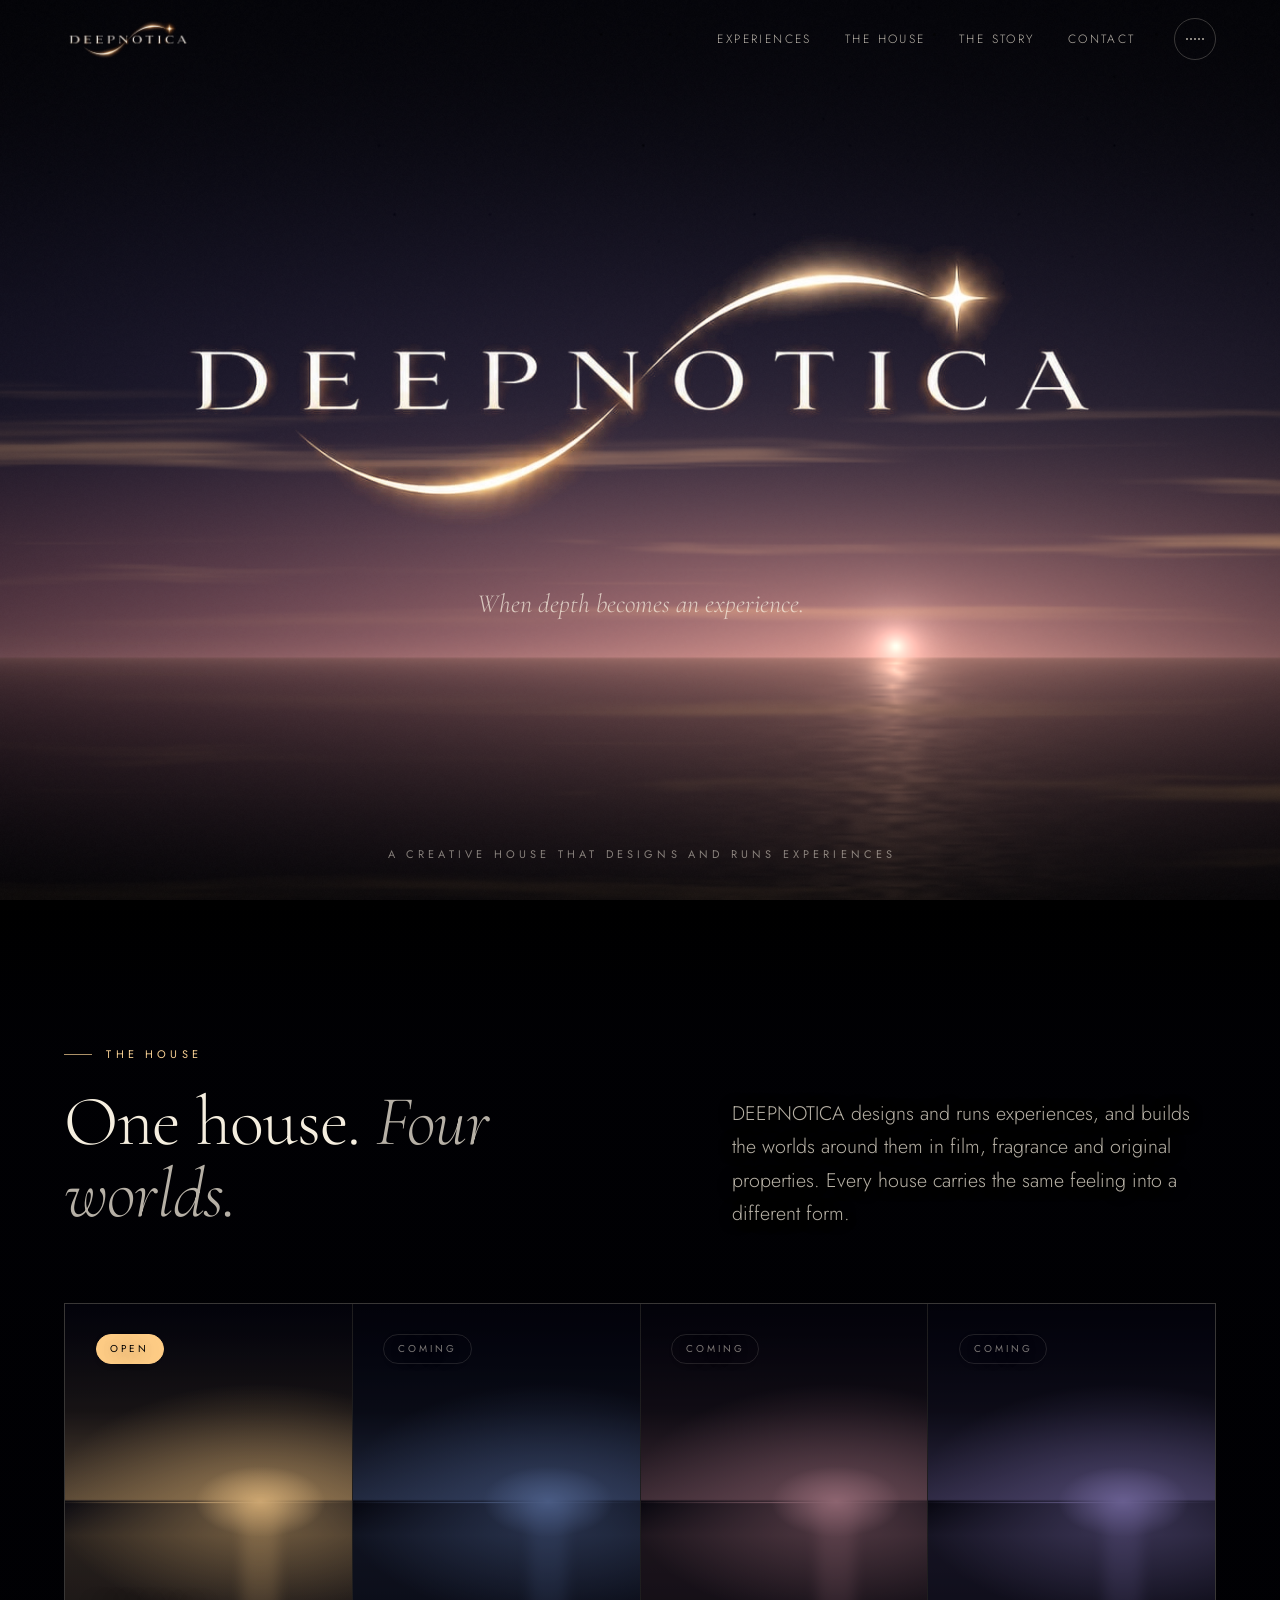
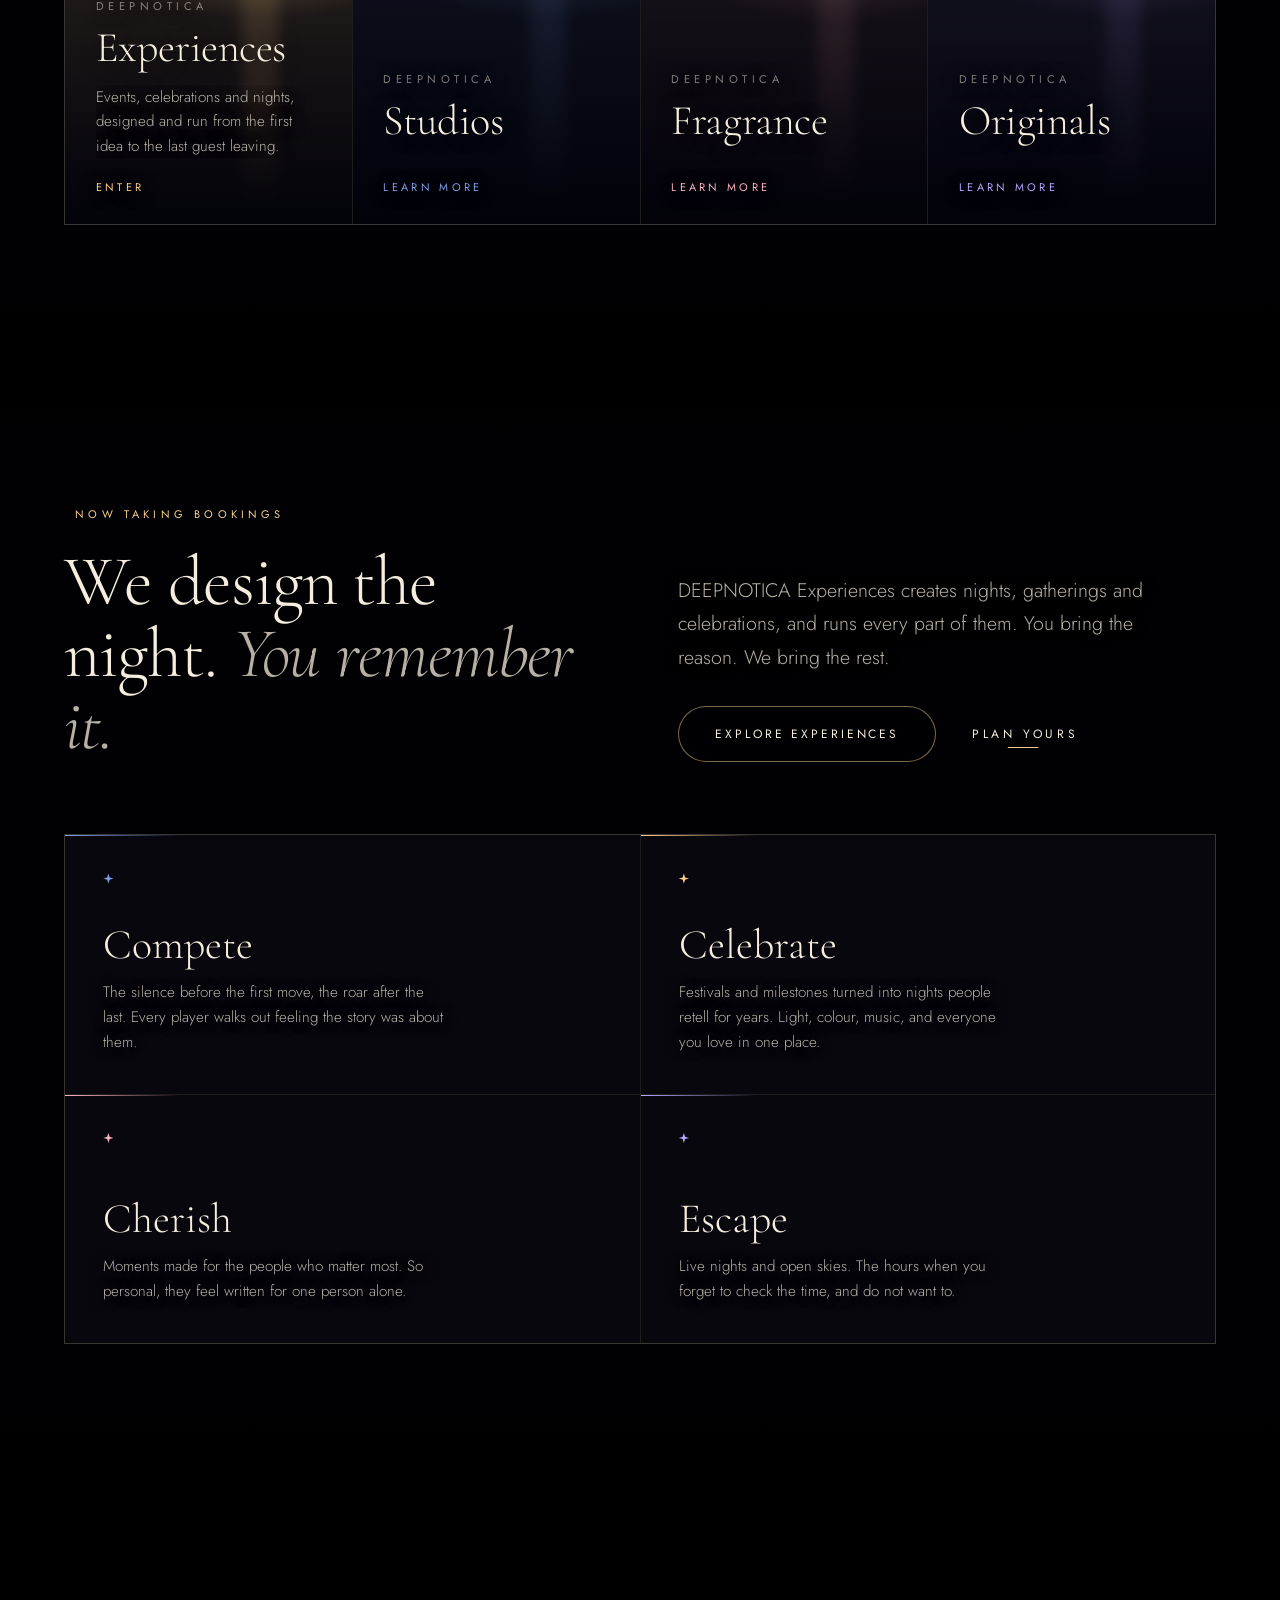
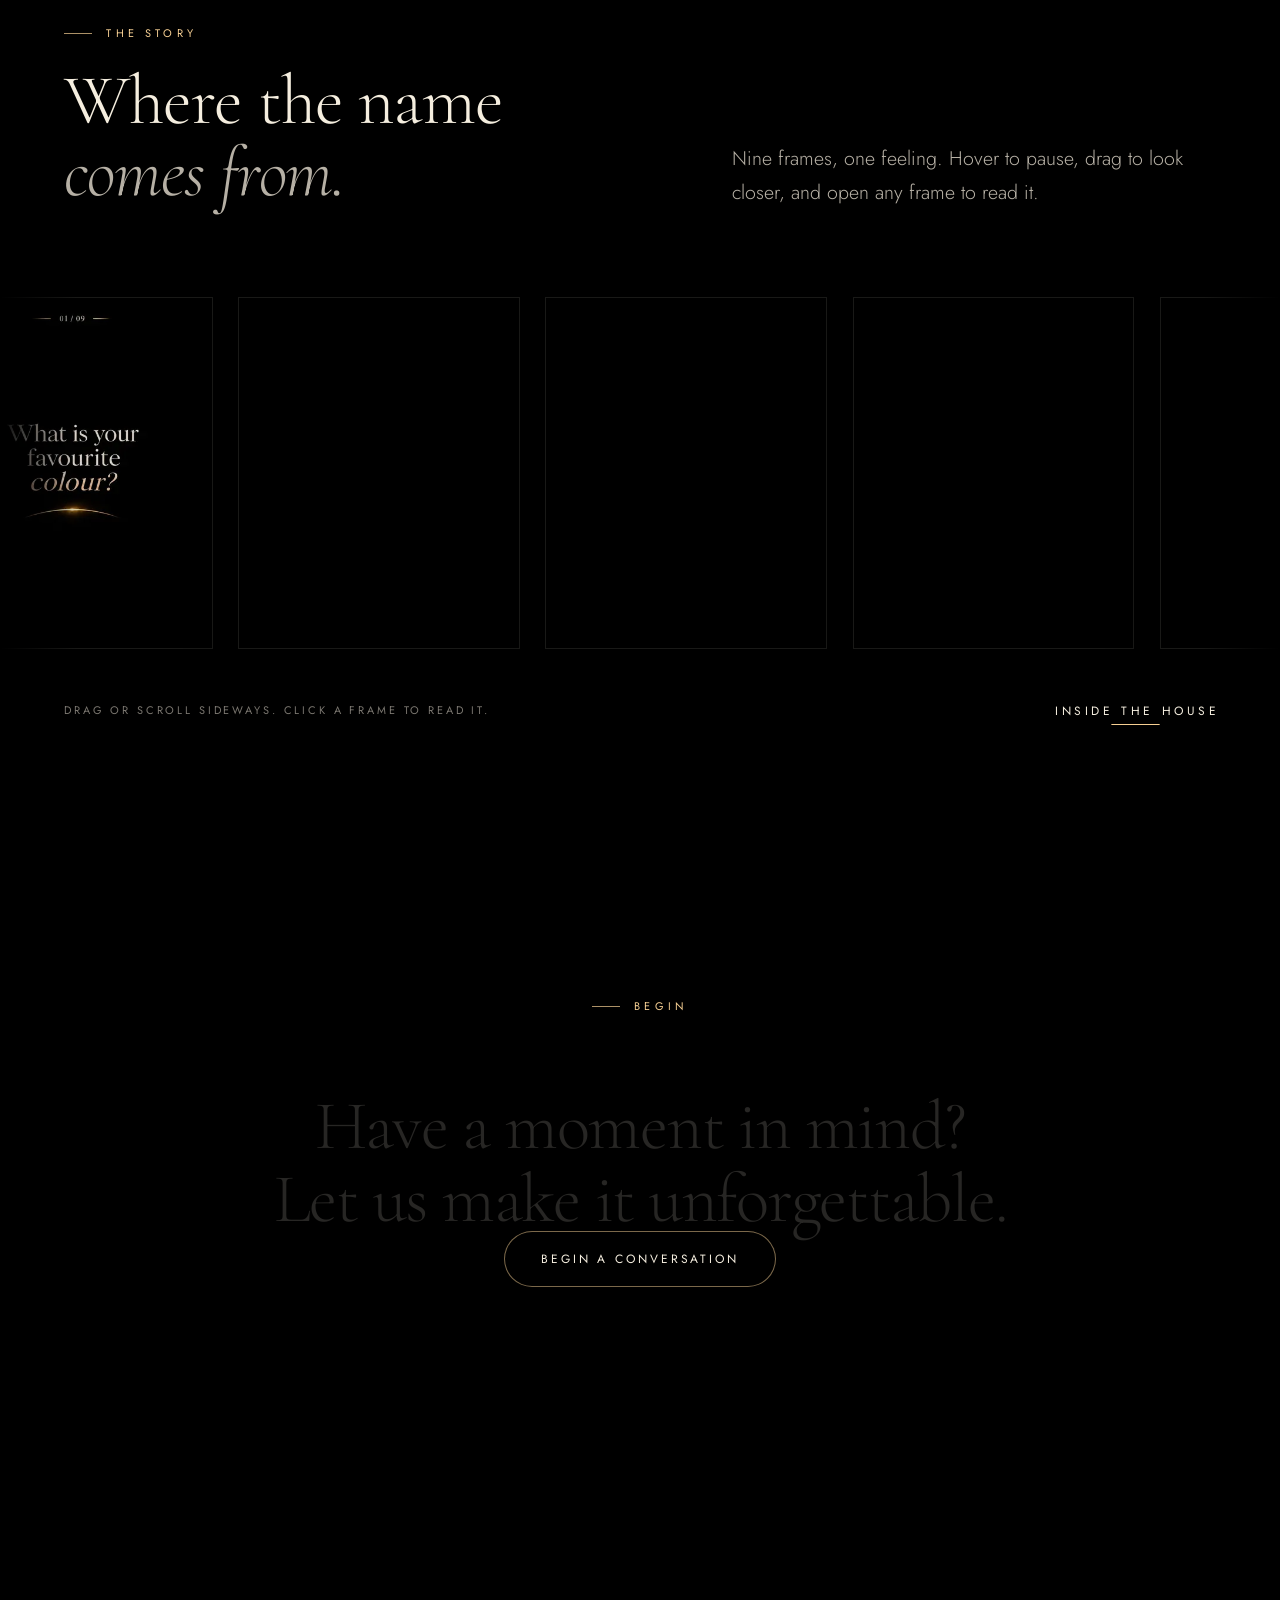
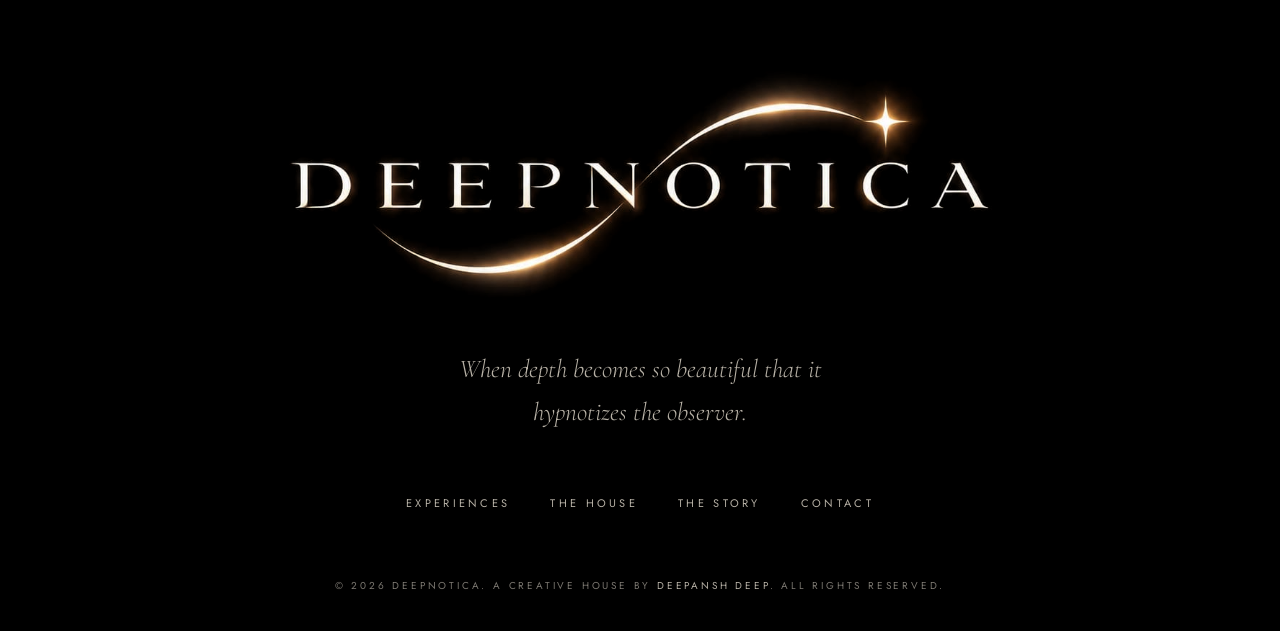
==== commit c28eb514: "Cache-bust site.css and site.js so updates load immediately Co-Authored-By: Claude Sonnet 5.5 <norep" ====
--- a/index.html
+++ b/index.html
@@ -1 +1 @@
-<!doctype html><html lang="en"><head><meta charset="utf-8"><meta content="width=device-width,initial-scale=1,viewport-fit=cover" name="viewport"><title>DEEPNOTICA | A creative house that designs and runs experiences</title><meta content="DEEPNOTICA is a creative house that designs and runs experiences worth remembering, and builds the worlds around them: film, fragrance and original properties. Founded by Deepansh Deep." name="description"><meta content="#000000" name="theme-color"><meta content="dark" name="color-scheme"><link href="https://deepnotica.github.io/" rel="canonical"><meta content="website" property="og:type"><meta content="DEEPNOTICA" property="og:site_name"><meta content="DEEPNOTICA | A creative house that designs and runs experiences" property="og:title"><meta content="DEEPNOTICA is a creative house that designs and runs experiences worth remembering, and builds the worlds around them: film, fragrance and original properties. Founded by Deepansh Deep." property="og:description"><meta content="https://deepnotica.github.io/" property="og:url"><meta content="https://deepnotica.github.io/assets/img/og-image.png" property="og:image"><meta content="1200" property="og:image:width"><meta content="630" property="og:image:height"><meta content="summary_large_image" name="twitter:card"><meta content="DEEPNOTICA | A creative house that designs and runs experiences" name="twitter:title"><meta content="DEEPNOTICA is a creative house that designs and runs experiences worth remembering, and builds the worlds around them: film, fragrance and original properties. Founded by Deepansh Deep." name="twitter:description"><meta content="https://deepnotica.github.io/assets/img/og-image.png" name="twitter:image"><link href="assets/img/favicon-32.png" rel="icon" type="image/png" sizes="32x32"><link href="assets/img/apple-touch-icon.png" rel="apple-touch-icon"><link href="site.webmanifest" rel="manifest"><link href="assets/fonts/cormorant-garamond-latin-300-normal.woff2" rel="preload" type="font/woff2" as="font" crossorigin><link href="assets/fonts/cormorant-garamond-latin-300-italic.woff2" rel="preload" type="font/woff2" as="font" crossorigin><link href="assets/fonts/jost-latin-400-normal.woff2" rel="preload" type="font/woff2" as="font" crossorigin><link href="assets/site.css" rel="stylesheet"><script>document.documentElement.classList.add("js")</script></head><body data-page="home"><a href="#main" class="skip-link">Skip to content</a><canvas aria-hidden="true" class="sky" data-sky-canvas></canvas><div class="sky-fallback" aria-hidden="true"></div><div class="grain" aria-hidden="true"></div><div class="veil" aria-hidden="true" data-veil></div><div class="entrance" role="dialog" aria-labelledby="entrance-title" aria-modal="true" data-entrance><div class="entrance-inner"><h2 class="visually-hidden" id="entrance-title">Enter DEEPNOTICA</h2><div class="entrance-mark"><img alt="DEEPNOTICA" height="383" src="assets/img/logo.webp" width="1054" class="entrance-logo"> <span class="entrance-sweep" aria-hidden="true"></span> <span class="entrance-star" aria-hidden="true"><svg viewBox="0 0 24 24"><path d="M12 0 C12.6 7.6 16.4 11.4 24 12 C16.4 12.6 12.6 16.4 12 24 C11.4 16.4 7.6 12.6 0 12 C7.6 11.4 11.4 7.6 12 0Z"/></svg></span></div></div></div><header class="site-header"><div class="header-inner"><a href="index.html" class="brand" aria-label="DEEPNOTICA home"><img alt="" height="192" src="assets/img/logo-527.webp" width="527"></a><nav aria-label="Main" class="site-nav" id="site-nav"><ul><li><a href="experiences.html">Experiences</a></li><li><a href="house.html">The House</a></li><li><a href="index.html#story">The Story</a></li><li><a href="contact.html">Contact</a></li></ul></nav><button class="sound" type="button" aria-label="Play the DEEPNOTICA soundtrack" aria-pressed="false" data-sound title="Soundtrack"><span class="eq" aria-hidden="true"><i></i><i></i><i></i><i></i><i></i></span></button> <button class="menu-toggle" type="button" aria-controls="site-nav" aria-expanded="false"><span class="menu-lines" aria-hidden="true"><i></i><i></i></span> <span class="visually-hidden" data-menu-label>Open menu</span></button></div></header><main id="main"><section class="hero" data-sky="dusk" aria-label="DEEPNOTICA"><div class="hero-content" data-hero><h1 class="hero-logo" data-hero-logo><img alt="DEEPNOTICA" height="383" src="assets/img/logo.webp" width="1054"> <span class="logo-glow" aria-hidden="true"></span> <span class="logo-colour" aria-hidden="true" data-logo-colour></span></h1><p class="hero-line" data-split>When depth becomes an experience.</p></div><p class="hero-foot" data-hero-foot>A creative house that designs and runs experiences</p></section><section class="house" data-sky="blue" aria-labelledby="house-title" id="houses"><div class="wrap"><div class="intro-split"><div><p class="label" data-light>The house</p><h2 class="title" id="house-title" data-light>One house. <em>Four worlds.</em></h2></div><p class="body-lg" data-light>DEEPNOTICA designs and runs experiences, and builds the worlds around them in film, fragrance and original properties. Every house carries the same feeling into a different form.</p></div><ul class="houses" data-houses><li class="hp hp--open" data-light style="--c:#ffcd86"><a href="experiences.html" class="hp-link"><span class="hp-sky" aria-hidden="true"></span> <span class="hp-status">Open</span> <span class="hp-name"><small>DEEPNOTICA</small>Experiences</span> <span class="hp-desc">Events, celebrations and nights, designed and run from the first idea to the last guest leaving.</span> <span class="hp-go">Enter</span></a></li><li class="hp" data-light style="--c:#7e9fe6"><a href="house.html#houses" class="hp-link"><span class="hp-sky" aria-hidden="true"></span> <span class="hp-status">Coming</span> <span class="hp-name"><small>DEEPNOTICA</small>Studios</span> <span class="hp-desc">Films and visual stories made to absorb an audience into another world.</span> <span class="hp-go">Learn more</span></a></li><li class="hp" data-light style="--c:#ffb2c3"><a href="house.html#houses" class="hp-link"><span class="hp-sky" aria-hidden="true"></span> <span class="hp-status">Coming</span> <span class="hp-name"><small>DEEPNOTICA</small>Fragrance</span> <span class="hp-desc">The feeling of Hypnotica, as a scent. Not masculine, not feminine.</span> <span class="hp-go">Learn more</span></a></li><li class="hp" data-light style="--c:#b9a6ff"><a href="house.html#houses" class="hp-link"><span class="hp-sky" aria-hidden="true"></span> <span class="hp-status">Coming</span> <span class="hp-name"><small>DEEPNOTICA</small>Originals</span> <span class="hp-desc">Signature formats and festivals, created and owned by the house.</span> <span class="hp-go">Learn more</span></a></li></ul></div></section><section class="exp-preview" data-sky="gold" aria-labelledby="exp-title"><div class="wrap"><div class="intro-split"><div><p class="label" data-light><span class="status-dot" aria-hidden="true"></span>Now taking bookings</p><h2 class="title" id="exp-title" data-light>We design the night. <em>You remember it.</em></h2></div><div><p class="body-lg" data-light>DEEPNOTICA Experiences creates nights, gatherings and celebrations, and runs every part of them. You bring the reason. We bring the rest.</p><div class="actions" data-light><a href="experiences.html" class="btn"><span>Explore Experiences</span></a> <a href="contact.html" class="link">Plan yours</a></div></div></div><ul class="cats"><li class="cat" data-light style="--c:#7e9fe6"><span class="cat-star" aria-hidden="true"></span><h3>Compete</h3><p>The silence before the first move, the roar after the last. Every player walks out feeling the story was about them.</p></li><li class="cat" data-light style="--c:#ffcd86"><span class="cat-star" aria-hidden="true"></span><h3>Celebrate</h3><p>Festivals and milestones turned into nights people retell for years. Light, colour, music, and everyone you love in one place.</p></li><li class="cat" data-light style="--c:#ffb2c3"><span class="cat-star" aria-hidden="true"></span><h3>Cherish</h3><p>Moments made for the people who matter most. So personal, they feel written for one person alone.</p></li><li class="cat" data-light style="--c:#b9a6ff"><span class="cat-star" aria-hidden="true"></span><h3>Escape</h3><p>Live nights and open skies. The hours when you forget to check the time, and do not want to.</p></li></ul></div></section><section class="story" data-sky="pink" aria-labelledby="story-title" id="story"><div class="wrap intro-split"><div><p class="label" data-light>The story</p><h2 class="title" id="story-title" data-light>Where the name <em>comes from.</em></h2></div><p class="body-lg" data-light>Nine frames, one feeling. Hover to pause, drag to look closer, and open any frame to read it.</p></div><div class="reel" role="region" aria-label="The DEEPNOTICA story in nine frames. Use the arrow keys or drag to move." data-reel tabindex="0"><ul class="reel-track" data-reel-track><li class="reel-item"><button class="reel-frame" type="button" aria-label="Read frame 1 of 9" data-open="1"><img alt="What is your favourite colour?" height="600" src="assets/img/frames/frame-01-480.webp" width="480" loading="lazy" decoding="async" draggable="false" sizes="(max-width: 760px) 66vw, 22vw" srcset="assets/img/frames/frame-01-480.webp 480w, assets/img/frames/frame-01.webp 1000w"></button></li><li class="reel-item"><button class="reel-frame" type="button" aria-label="Read frame 2 of 9" data-open="2"><img alt="I searched for it in paint, in flowers, in oceans, and in names the world had already given." height="600" src="assets/img/frames/frame-02-480.webp" width="480" loading="lazy" decoding="async" draggable="false" sizes="(max-width: 760px) 66vw, 22vw" srcset="assets/img/frames/frame-02-480.webp 480w, assets/img/frames/frame-02.webp 1000w"></button></li><li class="reel-item"><button class="reel-frame" type="button" aria-label="Read frame 3 of 9" data-open="3"><img alt="None of them were mine." height="600" src="assets/img/frames/frame-03-480.webp" width="480" loading="lazy" decoding="async" draggable="false" sizes="(max-width: 760px) 66vw, 22vw" srcset="assets/img/frames/frame-03-480.webp 480w, assets/img/frames/frame-03.webp 1000w"></button></li><li class="reel-item"><button class="reel-frame" type="button" aria-label="Read frame 4 of 9" data-open="4"><img alt="My favourite colour exists only in that fleeting moment, when the sky forgets whether it is becoming day, or surrendering to night." height="600" src="assets/img/frames/frame-04-480.webp" width="480" loading="lazy" decoding="async" draggable="false" sizes="(max-width: 760px) 66vw, 22vw" srcset="assets/img/frames/frame-04-480.webp 480w, assets/img/frames/frame-04.webp 1000w"></button></li><li class="reel-item"><button class="reel-frame" type="button" aria-label="Read frame 5 of 9" data-open="5"><img alt="There, the infinite blue meets gold. Gold melts into pink. Pink drifts into violet." height="600" src="assets/img/frames/frame-05-480.webp" width="480" loading="lazy" decoding="async" draggable="false" sizes="(max-width: 760px) 66vw, 22vw" srcset="assets/img/frames/frame-05-480.webp 480w, assets/img/frames/frame-05.webp 1000w"></button></li><li class="reel-item"><button class="reel-frame" type="button" aria-label="Read frame 6 of 9" data-open="6"><img alt="Blue, infinity. Gold, warmth and hope. Pink, love. Violet, peace." height="600" src="assets/img/frames/frame-06-480.webp" width="480" loading="lazy" decoding="async" draggable="false" sizes="(max-width: 760px) 66vw, 22vw" srcset="assets/img/frames/frame-06-480.webp 480w, assets/img/frames/frame-06.webp 1000w"></button></li><li class="reel-item"><button class="reel-frame" type="button" aria-label="Read frame 7 of 9" data-open="7"><img alt="None of the colours compete. None of them disappear. Each one gives birth to the next, until they no longer exist as colours at all." height="600" src="assets/img/frames/frame-07-480.webp" width="480" loading="lazy" decoding="async" draggable="false" sizes="(max-width: 760px) 66vw, 22vw" srcset="assets/img/frames/frame-07-480.webp 480w, assets/img/frames/frame-07.webp 1000w"></button></li><li class="reel-item"><button class="reel-frame" type="button" aria-label="Read frame 8 of 9" data-open="8"><img alt="They become a feeling. The horizon breathes. Time forgets to move. That is the moment I call DEEPNOTICA." height="600" src="assets/img/frames/frame-08-480.webp" width="480" loading="lazy" decoding="async" draggable="false" sizes="(max-width: 760px) 66vw, 22vw" srcset="assets/img/frames/frame-08-480.webp 480w, assets/img/frames/frame-08.webp 1000w"></button></li><li class="reel-item"><button class="reel-frame" type="button" aria-label="Read frame 9 of 9" data-open="9"><img alt="DEEPNOTICA. When depth becomes so beautiful that it hypnotizes the observer." height="600" src="assets/img/frames/frame-09-480.webp" width="480" loading="lazy" decoding="async" draggable="false" sizes="(max-width: 760px) 66vw, 22vw" srcset="assets/img/frames/frame-09-480.webp 480w, assets/img/frames/frame-09.webp 1000w"></button></li><li class="reel-item"><button class="reel-frame" type="button" aria-label="Read frame 1 of 9" data-open="1" aria-hidden="true" tabindex="-1"><img alt="What is your favourite colour?" height="600" src="assets/img/frames/frame-01-480.webp" width="480" loading="lazy" decoding="async" draggable="false" sizes="(max-width: 760px) 66vw, 22vw" srcset="assets/img/frames/frame-01-480.webp 480w, assets/img/frames/frame-01.webp 1000w"></button></li><li class="reel-item"><button class="reel-frame" type="button" aria-label="Read frame 2 of 9" data-open="2" aria-hidden="true" tabindex="-1"><img alt="I searched for it in paint, in flowers, in oceans, and in names the world had already given." height="600" src="assets/img/frames/frame-02-480.webp" width="480" loading="lazy" decoding="async" draggable="false" sizes="(max-width: 760px) 66vw, 22vw" srcset="assets/img/frames/frame-02-480.webp 480w, assets/img/frames/frame-02.webp 1000w"></button></li><li class="reel-item"><button class="reel-frame" type="button" aria-label="Read frame 3 of 9" data-open="3" aria-hidden="true" tabindex="-1"><img alt="None of them were mine." height="600" src="assets/img/frames/frame-03-480.webp" width="480" loading="lazy" decoding="async" draggable="false" sizes="(max-width: 760px) 66vw, 22vw" srcset="assets/img/frames/frame-03-480.webp 480w, assets/img/frames/frame-03.webp 1000w"></button></li><li class="reel-item"><button class="reel-frame" type="button" aria-label="Read frame 4 of 9" data-open="4" aria-hidden="true" tabindex="-1"><img alt="My favourite colour exists only in that fleeting moment, when the sky forgets whether it is becoming day, or surrendering to night." height="600" src="assets/img/frames/frame-04-480.webp" width="480" loading="lazy" decoding="async" draggable="false" sizes="(max-width: 760px) 66vw, 22vw" srcset="assets/img/frames/frame-04-480.webp 480w, assets/img/frames/frame-04.webp 1000w"></button></li><li class="reel-item"><button class="reel-frame" type="button" aria-label="Read frame 5 of 9" data-open="5" aria-hidden="true" tabindex="-1"><img alt="There, the infinite blue meets gold. Gold melts into pink. Pink drifts into violet." height="600" src="assets/img/frames/frame-05-480.webp" width="480" loading="lazy" decoding="async" draggable="false" sizes="(max-width: 760px) 66vw, 22vw" srcset="assets/img/frames/frame-05-480.webp 480w, assets/img/frames/frame-05.webp 1000w"></button></li><li class="reel-item"><button class="reel-frame" type="button" aria-label="Read frame 6 of 9" data-open="6" aria-hidden="true" tabindex="-1"><img alt="Blue, infinity. Gold, warmth and hope. Pink, love. Violet, peace." height="600" src="assets/img/frames/frame-06-480.webp" width="480" loading="lazy" decoding="async" draggable="false" sizes="(max-width: 760px) 66vw, 22vw" srcset="assets/img/frames/frame-06-480.webp 480w, assets/img/frames/frame-06.webp 1000w"></button></li><li class="reel-item"><button class="reel-frame" type="button" aria-label="Read frame 7 of 9" data-open="7" aria-hidden="true" tabindex="-1"><img alt="None of the colours compete. None of them disappear. Each one gives birth to the next, until they no longer exist as colours at all." height="600" src="assets/img/frames/frame-07-480.webp" width="480" loading="lazy" decoding="async" draggable="false" sizes="(max-width: 760px) 66vw, 22vw" srcset="assets/img/frames/frame-07-480.webp 480w, assets/img/frames/frame-07.webp 1000w"></button></li><li class="reel-item"><button class="reel-frame" type="button" aria-label="Read frame 8 of 9" data-open="8" aria-hidden="true" tabindex="-1"><img alt="They become a feeling. The horizon breathes. Time forgets to move. That is the moment I call DEEPNOTICA." height="600" src="assets/img/frames/frame-08-480.webp" width="480" loading="lazy" decoding="async" draggable="false" sizes="(max-width: 760px) 66vw, 22vw" srcset="assets/img/frames/frame-08-480.webp 480w, assets/img/frames/frame-08.webp 1000w"></button></li><li class="reel-item"><button class="reel-frame" type="button" aria-label="Read frame 9 of 9" data-open="9" aria-hidden="true" tabindex="-1"><img alt="DEEPNOTICA. When depth becomes so beautiful that it hypnotizes the observer." height="600" src="assets/img/frames/frame-09-480.webp" width="480" loading="lazy" decoding="async" draggable="false" sizes="(max-width: 760px) 66vw, 22vw" srcset="assets/img/frames/frame-09-480.webp 480w, assets/img/frames/frame-09.webp 1000w"></button></li></ul></div><div class="wrap reel-foot"><p class="reel-hint" data-light>Drag or scroll sideways. Click a frame to read it.</p><a href="house.html" class="link" data-light>Inside the house</a></div></section><section class="cta" data-sky="violet" aria-labelledby="cta-title"><div class="wrap cta-inner"><p class="label" data-light>Begin</p><h2 class="cta-title" id="cta-title" data-fill><span class="row"><span class="w">Have</span> <span class="w">a</span> <span class="w">moment</span> <span class="w">in</span> <span class="w">mind?</span></span> <span class="row"><span class="w">Let</span> <span class="w">us</span> <span class="w">make</span> <span class="w">it</span> <span class="w w--key">unforgettable.</span></span></h2><a href="contact.html" class="btn" data-light><span>Begin a conversation</span></a></div></section></main><dialog aria-label="Story frame" class="viewer" data-viewer><figure class="viewer-figure"><img alt="" class="viewer-img" data-viewer-img></figure><div class="viewer-bar"><button class="viewer-btn" type="button" data-viewer-prev>Previous</button><p class="viewer-count" aria-live="polite"><span data-viewer-now>01</span><span class="viewer-sep"></span>09</p><button class="viewer-btn" type="button" data-viewer-next>Next</button></div><button class="viewer-close" type="button" autofocus data-viewer-close>Close <span class="viewer-key">Esc</span></button><p class="viewer-hint">Use the arrow keys or swipe to move between frames</p></dialog><footer class="site-footer" data-sky="dawn"><img alt="DEEPNOTICA" height="383" src="assets/img/logo.webp" width="1054" loading="lazy" class="footer-logo" data-light><p class="footer-line" data-light>When depth becomes so beautiful that it hypnotizes the observer.</p><nav aria-label="Footer" class="footer-nav"><a href="experiences.html">Experiences</a> <a href="house.html">The House</a> <a href="index.html#story">The Story</a> <a href="contact.html">Contact</a></nav><p class="footer-copy">&copy; <span data-year>2026</span> DEEPNOTICA. A creative house by <a href="https://deepansh-deep.github.io/" rel="noopener" target="_blank">Deepansh Deep</a>. All rights reserved.</p></footer><audio data-audio loop preload="none" src="assets/audio/deepnotica-theme.mp3"></audio><script src="assets/vendor/gsap.min.js"></script><script src="assets/vendor/ScrollTrigger.min.js"></script><script src="assets/vendor/lenis.min.js"></script><script src="assets/site.js"></script></body></html>+<!doctype html><html lang="en"><head><meta charset="utf-8"><meta content="width=device-width,initial-scale=1,viewport-fit=cover" name="viewport"><title>DEEPNOTICA | A creative house that designs and runs experiences</title><meta content="DEEPNOTICA is a creative house that designs and runs experiences worth remembering, and builds the worlds around them: film, fragrance and original properties. Founded by Deepansh Deep." name="description"><meta content="#000000" name="theme-color"><meta content="dark" name="color-scheme"><link href="https://deepnotica.github.io/" rel="canonical"><meta content="website" property="og:type"><meta content="DEEPNOTICA" property="og:site_name"><meta content="DEEPNOTICA | A creative house that designs and runs experiences" property="og:title"><meta content="DEEPNOTICA is a creative house that designs and runs experiences worth remembering, and builds the worlds around them: film, fragrance and original properties. Founded by Deepansh Deep." property="og:description"><meta content="https://deepnotica.github.io/" property="og:url"><meta content="https://deepnotica.github.io/assets/img/og-image.png" property="og:image"><meta content="1200" property="og:image:width"><meta content="630" property="og:image:height"><meta content="summary_large_image" name="twitter:card"><meta content="DEEPNOTICA | A creative house that designs and runs experiences" name="twitter:title"><meta content="DEEPNOTICA is a creative house that designs and runs experiences worth remembering, and builds the worlds around them: film, fragrance and original properties. Founded by Deepansh Deep." name="twitter:description"><meta content="https://deepnotica.github.io/assets/img/og-image.png" name="twitter:image"><link href="assets/img/favicon-32.png" rel="icon" type="image/png" sizes="32x32"><link href="assets/img/apple-touch-icon.png" rel="apple-touch-icon"><link href="site.webmanifest" rel="manifest"><link href="assets/fonts/cormorant-garamond-latin-300-normal.woff2" rel="preload" type="font/woff2" as="font" crossorigin><link href="assets/fonts/cormorant-garamond-latin-300-italic.woff2" rel="preload" type="font/woff2" as="font" crossorigin><link href="assets/fonts/jost-latin-400-normal.woff2" rel="preload" type="font/woff2" as="font" crossorigin><link href="assets/site.css?v=252ca356d1" rel="stylesheet"><script>document.documentElement.classList.add("js")</script></head><body data-page="home"><a href="#main" class="skip-link">Skip to content</a><canvas aria-hidden="true" class="sky" data-sky-canvas></canvas><div class="sky-fallback" aria-hidden="true"></div><div class="grain" aria-hidden="true"></div><div class="veil" aria-hidden="true" data-veil></div><div class="entrance" role="dialog" aria-labelledby="entrance-title" aria-modal="true" data-entrance><div class="entrance-inner"><h2 class="visually-hidden" id="entrance-title">Enter DEEPNOTICA</h2><div class="entrance-mark"><img alt="DEEPNOTICA" height="383" src="assets/img/logo.webp" width="1054" class="entrance-logo"> <span class="entrance-sweep" aria-hidden="true"></span> <span class="entrance-star" aria-hidden="true"><svg viewBox="0 0 24 24"><path d="M12 0 C12.6 7.6 16.4 11.4 24 12 C16.4 12.6 12.6 16.4 12 24 C11.4 16.4 7.6 12.6 0 12 C7.6 11.4 11.4 7.6 12 0Z"/></svg></span></div></div></div><header class="site-header"><div class="header-inner"><a href="index.html" class="brand" aria-label="DEEPNOTICA home"><img alt="" height="192" src="assets/img/logo-527.webp" width="527"></a><nav aria-label="Main" class="site-nav" id="site-nav"><ul><li><a href="experiences.html">Experiences</a></li><li><a href="house.html">The House</a></li><li><a href="index.html#story">The Story</a></li><li><a href="contact.html">Contact</a></li></ul></nav><button class="sound" type="button" aria-label="Play the DEEPNOTICA soundtrack" aria-pressed="false" data-sound title="Soundtrack"><span class="eq" aria-hidden="true"><i></i><i></i><i></i><i></i><i></i></span></button> <button class="menu-toggle" type="button" aria-controls="site-nav" aria-expanded="false"><span class="menu-lines" aria-hidden="true"><i></i><i></i></span> <span class="visually-hidden" data-menu-label>Open menu</span></button></div></header><main id="main"><section class="hero" data-sky="dusk" aria-label="DEEPNOTICA"><div class="hero-content" data-hero><h1 class="hero-logo" data-hero-logo><img alt="DEEPNOTICA" height="383" src="assets/img/logo.webp" width="1054"> <span class="logo-glow" aria-hidden="true"></span> <span class="logo-colour" aria-hidden="true" data-logo-colour></span></h1><p class="hero-line" data-split>When depth becomes an experience.</p></div><p class="hero-foot" data-hero-foot>A creative house that designs and runs experiences</p></section><section class="house" data-sky="blue" aria-labelledby="house-title" id="houses"><div class="wrap"><div class="intro-split"><div><p class="label" data-light>The house</p><h2 class="title" id="house-title" data-light>One house. <em>Four worlds.</em></h2></div><p class="body-lg" data-light>DEEPNOTICA designs and runs experiences, and builds the worlds around them in film, fragrance and original properties. Every house carries the same feeling into a different form.</p></div><ul class="houses" data-houses><li class="hp hp--open" data-light style="--c:#ffcd86"><a href="experiences.html" class="hp-link"><span class="hp-sky" aria-hidden="true"></span> <span class="hp-status">Open</span> <span class="hp-name"><small>DEEPNOTICA</small>Experiences</span> <span class="hp-desc">Events, celebrations and nights, designed and run from the first idea to the last guest leaving.</span> <span class="hp-go">Enter</span></a></li><li class="hp" data-light style="--c:#7e9fe6"><a href="house.html#houses" class="hp-link"><span class="hp-sky" aria-hidden="true"></span> <span class="hp-status">Coming</span> <span class="hp-name"><small>DEEPNOTICA</small>Studios</span> <span class="hp-desc">Films and visual stories made to absorb an audience into another world.</span> <span class="hp-go">Learn more</span></a></li><li class="hp" data-light style="--c:#ffb2c3"><a href="house.html#houses" class="hp-link"><span class="hp-sky" aria-hidden="true"></span> <span class="hp-status">Coming</span> <span class="hp-name"><small>DEEPNOTICA</small>Fragrance</span> <span class="hp-desc">The feeling of Hypnotica, as a scent. Not masculine, not feminine.</span> <span class="hp-go">Learn more</span></a></li><li class="hp" data-light style="--c:#b9a6ff"><a href="house.html#houses" class="hp-link"><span class="hp-sky" aria-hidden="true"></span> <span class="hp-status">Coming</span> <span class="hp-name"><small>DEEPNOTICA</small>Originals</span> <span class="hp-desc">Signature formats and festivals, created and owned by the house.</span> <span class="hp-go">Learn more</span></a></li></ul></div></section><section class="exp-preview" data-sky="gold" aria-labelledby="exp-title"><div class="wrap"><div class="intro-split"><div><p class="label" data-light><span class="status-dot" aria-hidden="true"></span>Now taking bookings</p><h2 class="title" id="exp-title" data-light>We design the night. <em>You remember it.</em></h2></div><div><p class="body-lg" data-light>DEEPNOTICA Experiences creates nights, gatherings and celebrations, and runs every part of them. You bring the reason. We bring the rest.</p><div class="actions" data-light><a href="experiences.html" class="btn"><span>Explore Experiences</span></a> <a href="contact.html" class="link">Plan yours</a></div></div></div><ul class="cats"><li class="cat" data-light style="--c:#7e9fe6"><span class="cat-star" aria-hidden="true"></span><h3>Compete</h3><p>The silence before the first move, the roar after the last. Every player walks out feeling the story was about them.</p></li><li class="cat" data-light style="--c:#ffcd86"><span class="cat-star" aria-hidden="true"></span><h3>Celebrate</h3><p>Festivals and milestones turned into nights people retell for years. Light, colour, music, and everyone you love in one place.</p></li><li class="cat" data-light style="--c:#ffb2c3"><span class="cat-star" aria-hidden="true"></span><h3>Cherish</h3><p>Moments made for the people who matter most. So personal, they feel written for one person alone.</p></li><li class="cat" data-light style="--c:#b9a6ff"><span class="cat-star" aria-hidden="true"></span><h3>Escape</h3><p>Live nights and open skies. The hours when you forget to check the time, and do not want to.</p></li></ul></div></section><section class="story" data-sky="pink" aria-labelledby="story-title" id="story"><div class="wrap intro-split"><div><p class="label" data-light>The story</p><h2 class="title" id="story-title" data-light>Where the name <em>comes from.</em></h2></div><p class="body-lg" data-light>Nine frames, one feeling. Hover to pause, drag to look closer, and open any frame to read it.</p></div><div class="reel" role="region" aria-label="The DEEPNOTICA story in nine frames. Use the arrow keys or drag to move." data-reel tabindex="0"><ul class="reel-track" data-reel-track><li class="reel-item"><button class="reel-frame" type="button" aria-label="Read frame 1 of 9" data-open="1"><img alt="What is your favourite colour?" height="600" src="assets/img/frames/frame-01-480.webp" width="480" loading="lazy" decoding="async" draggable="false" sizes="(max-width: 760px) 66vw, 22vw" srcset="assets/img/frames/frame-01-480.webp 480w, assets/img/frames/frame-01.webp 1000w"></button></li><li class="reel-item"><button class="reel-frame" type="button" aria-label="Read frame 2 of 9" data-open="2"><img alt="I searched for it in paint, in flowers, in oceans, and in names the world had already given." height="600" src="assets/img/frames/frame-02-480.webp" width="480" loading="lazy" decoding="async" draggable="false" sizes="(max-width: 760px) 66vw, 22vw" srcset="assets/img/frames/frame-02-480.webp 480w, assets/img/frames/frame-02.webp 1000w"></button></li><li class="reel-item"><button class="reel-frame" type="button" aria-label="Read frame 3 of 9" data-open="3"><img alt="None of them were mine." height="600" src="assets/img/frames/frame-03-480.webp" width="480" loading="lazy" decoding="async" draggable="false" sizes="(max-width: 760px) 66vw, 22vw" srcset="assets/img/frames/frame-03-480.webp 480w, assets/img/frames/frame-03.webp 1000w"></button></li><li class="reel-item"><button class="reel-frame" type="button" aria-label="Read frame 4 of 9" data-open="4"><img alt="My favourite colour exists only in that fleeting moment, when the sky forgets whether it is becoming day, or surrendering to night." height="600" src="assets/img/frames/frame-04-480.webp" width="480" loading="lazy" decoding="async" draggable="false" sizes="(max-width: 760px) 66vw, 22vw" srcset="assets/img/frames/frame-04-480.webp 480w, assets/img/frames/frame-04.webp 1000w"></button></li><li class="reel-item"><button class="reel-frame" type="button" aria-label="Read frame 5 of 9" data-open="5"><img alt="There, the infinite blue meets gold. Gold melts into pink. Pink drifts into violet." height="600" src="assets/img/frames/frame-05-480.webp" width="480" loading="lazy" decoding="async" draggable="false" sizes="(max-width: 760px) 66vw, 22vw" srcset="assets/img/frames/frame-05-480.webp 480w, assets/img/frames/frame-05.webp 1000w"></button></li><li class="reel-item"><button class="reel-frame" type="button" aria-label="Read frame 6 of 9" data-open="6"><img alt="Blue, infinity. Gold, warmth and hope. Pink, love. Violet, peace." height="600" src="assets/img/frames/frame-06-480.webp" width="480" loading="lazy" decoding="async" draggable="false" sizes="(max-width: 760px) 66vw, 22vw" srcset="assets/img/frames/frame-06-480.webp 480w, assets/img/frames/frame-06.webp 1000w"></button></li><li class="reel-item"><button class="reel-frame" type="button" aria-label="Read frame 7 of 9" data-open="7"><img alt="None of the colours compete. None of them disappear. Each one gives birth to the next, until they no longer exist as colours at all." height="600" src="assets/img/frames/frame-07-480.webp" width="480" loading="lazy" decoding="async" draggable="false" sizes="(max-width: 760px) 66vw, 22vw" srcset="assets/img/frames/frame-07-480.webp 480w, assets/img/frames/frame-07.webp 1000w"></button></li><li class="reel-item"><button class="reel-frame" type="button" aria-label="Read frame 8 of 9" data-open="8"><img alt="They become a feeling. The horizon breathes. Time forgets to move. That is the moment I call DEEPNOTICA." height="600" src="assets/img/frames/frame-08-480.webp" width="480" loading="lazy" decoding="async" draggable="false" sizes="(max-width: 760px) 66vw, 22vw" srcset="assets/img/frames/frame-08-480.webp 480w, assets/img/frames/frame-08.webp 1000w"></button></li><li class="reel-item"><button class="reel-frame" type="button" aria-label="Read frame 9 of 9" data-open="9"><img alt="DEEPNOTICA. When depth becomes so beautiful that it hypnotizes the observer." height="600" src="assets/img/frames/frame-09-480.webp" width="480" loading="lazy" decoding="async" draggable="false" sizes="(max-width: 760px) 66vw, 22vw" srcset="assets/img/frames/frame-09-480.webp 480w, assets/img/frames/frame-09.webp 1000w"></button></li><li class="reel-item"><button class="reel-frame" type="button" aria-label="Read frame 1 of 9" data-open="1" aria-hidden="true" tabindex="-1"><img alt="What is your favourite colour?" height="600" src="assets/img/frames/frame-01-480.webp" width="480" loading="lazy" decoding="async" draggable="false" sizes="(max-width: 760px) 66vw, 22vw" srcset="assets/img/frames/frame-01-480.webp 480w, assets/img/frames/frame-01.webp 1000w"></button></li><li class="reel-item"><button class="reel-frame" type="button" aria-label="Read frame 2 of 9" data-open="2" aria-hidden="true" tabindex="-1"><img alt="I searched for it in paint, in flowers, in oceans, and in names the world had already given." height="600" src="assets/img/frames/frame-02-480.webp" width="480" loading="lazy" decoding="async" draggable="false" sizes="(max-width: 760px) 66vw, 22vw" srcset="assets/img/frames/frame-02-480.webp 480w, assets/img/frames/frame-02.webp 1000w"></button></li><li class="reel-item"><button class="reel-frame" type="button" aria-label="Read frame 3 of 9" data-open="3" aria-hidden="true" tabindex="-1"><img alt="None of them were mine." height="600" src="assets/img/frames/frame-03-480.webp" width="480" loading="lazy" decoding="async" draggable="false" sizes="(max-width: 760px) 66vw, 22vw" srcset="assets/img/frames/frame-03-480.webp 480w, assets/img/frames/frame-03.webp 1000w"></button></li><li class="reel-item"><button class="reel-frame" type="button" aria-label="Read frame 4 of 9" data-open="4" aria-hidden="true" tabindex="-1"><img alt="My favourite colour exists only in that fleeting moment, when the sky forgets whether it is becoming day, or surrendering to night." height="600" src="assets/img/frames/frame-04-480.webp" width="480" loading="lazy" decoding="async" draggable="false" sizes="(max-width: 760px) 66vw, 22vw" srcset="assets/img/frames/frame-04-480.webp 480w, assets/img/frames/frame-04.webp 1000w"></button></li><li class="reel-item"><button class="reel-frame" type="button" aria-label="Read frame 5 of 9" data-open="5" aria-hidden="true" tabindex="-1"><img alt="There, the infinite blue meets gold. Gold melts into pink. Pink drifts into violet." height="600" src="assets/img/frames/frame-05-480.webp" width="480" loading="lazy" decoding="async" draggable="false" sizes="(max-width: 760px) 66vw, 22vw" srcset="assets/img/frames/frame-05-480.webp 480w, assets/img/frames/frame-05.webp 1000w"></button></li><li class="reel-item"><button class="reel-frame" type="button" aria-label="Read frame 6 of 9" data-open="6" aria-hidden="true" tabindex="-1"><img alt="Blue, infinity. Gold, warmth and hope. Pink, love. Violet, peace." height="600" src="assets/img/frames/frame-06-480.webp" width="480" loading="lazy" decoding="async" draggable="false" sizes="(max-width: 760px) 66vw, 22vw" srcset="assets/img/frames/frame-06-480.webp 480w, assets/img/frames/frame-06.webp 1000w"></button></li><li class="reel-item"><button class="reel-frame" type="button" aria-label="Read frame 7 of 9" data-open="7" aria-hidden="true" tabindex="-1"><img alt="None of the colours compete. None of them disappear. Each one gives birth to the next, until they no longer exist as colours at all." height="600" src="assets/img/frames/frame-07-480.webp" width="480" loading="lazy" decoding="async" draggable="false" sizes="(max-width: 760px) 66vw, 22vw" srcset="assets/img/frames/frame-07-480.webp 480w, assets/img/frames/frame-07.webp 1000w"></button></li><li class="reel-item"><button class="reel-frame" type="button" aria-label="Read frame 8 of 9" data-open="8" aria-hidden="true" tabindex="-1"><img alt="They become a feeling. The horizon breathes. Time forgets to move. That is the moment I call DEEPNOTICA." height="600" src="assets/img/frames/frame-08-480.webp" width="480" loading="lazy" decoding="async" draggable="false" sizes="(max-width: 760px) 66vw, 22vw" srcset="assets/img/frames/frame-08-480.webp 480w, assets/img/frames/frame-08.webp 1000w"></button></li><li class="reel-item"><button class="reel-frame" type="button" aria-label="Read frame 9 of 9" data-open="9" aria-hidden="true" tabindex="-1"><img alt="DEEPNOTICA. When depth becomes so beautiful that it hypnotizes the observer." height="600" src="assets/img/frames/frame-09-480.webp" width="480" loading="lazy" decoding="async" draggable="false" sizes="(max-width: 760px) 66vw, 22vw" srcset="assets/img/frames/frame-09-480.webp 480w, assets/img/frames/frame-09.webp 1000w"></button></li></ul></div><div class="wrap reel-foot"><p class="reel-hint" data-light>Drag or scroll sideways. Click a frame to read it.</p><a href="house.html" class="link" data-light>Inside the house</a></div></section><section class="cta" data-sky="violet" aria-labelledby="cta-title"><div class="wrap cta-inner"><p class="label" data-light>Begin</p><h2 class="cta-title" id="cta-title" data-fill><span class="row"><span class="w">Have</span> <span class="w">a</span> <span class="w">moment</span> <span class="w">in</span> <span class="w">mind?</span></span> <span class="row"><span class="w">Let</span> <span class="w">us</span> <span class="w">make</span> <span class="w">it</span> <span class="w w--key">unforgettable.</span></span></h2><a href="contact.html" class="btn" data-light><span>Begin a conversation</span></a></div></section></main><dialog aria-label="Story frame" class="viewer" data-viewer><figure class="viewer-figure"><img alt="" class="viewer-img" data-viewer-img></figure><div class="viewer-bar"><button class="viewer-btn" type="button" data-viewer-prev>Previous</button><p class="viewer-count" aria-live="polite"><span data-viewer-now>01</span><span class="viewer-sep"></span>09</p><button class="viewer-btn" type="button" data-viewer-next>Next</button></div><button class="viewer-close" type="button" autofocus data-viewer-close>Close <span class="viewer-key">Esc</span></button><p class="viewer-hint">Use the arrow keys or swipe to move between frames</p></dialog><footer class="site-footer" data-sky="dawn"><img alt="DEEPNOTICA" height="383" src="assets/img/logo.webp" width="1054" loading="lazy" class="footer-logo" data-light><p class="footer-line" data-light>When depth becomes so beautiful that it hypnotizes the observer.</p><nav aria-label="Footer" class="footer-nav"><a href="experiences.html">Experiences</a> <a href="house.html">The House</a> <a href="index.html#story">The Story</a> <a href="contact.html">Contact</a></nav><p class="footer-copy">&copy; <span data-year>2026</span> DEEPNOTICA. A creative house by <a href="https://deepansh-deep.github.io/" rel="noopener" target="_blank">Deepansh Deep</a>. All rights reserved.</p></footer><audio data-audio loop preload="none" src="assets/audio/deepnotica-theme.mp3"></audio><script src="assets/vendor/gsap.min.js"></script><script src="assets/vendor/ScrollTrigger.min.js"></script><script src="assets/vendor/lenis.min.js"></script><script src="assets/site.js?v=2f947d69e4"></script></body></html>
--- a/assets/site.css
+++ b/assets/site.css
@@ -1 +1 @@
-@keyframes grain{0%,to{transform:translate(0,0)}20%{transform:translate(-3%,2%)}40%{transform:translate(2%,-3%)}60%{transform:translate(-2%,-1%)}80%{transform:translate(3%,3%)}}@keyframes eq{0%{height:2px}to{height:14px}}@keyframes arc-glow{0%,to{opacity:.35}50%{opacity:.9}}@keyframes unfold{0%{opacity:0;filter:blur(6px)}}@keyframes fade{0%{opacity:0}}@font-face{font-family:"Cormorant";src:url(fonts/cormorant-garamond-latin-300-normal.woff2)format("woff2");font-weight:300;font-display:swap}@font-face{font-family:"Cormorant";src:url(fonts/cormorant-garamond-latin-400-normal.woff2)format("woff2");font-weight:400;font-display:swap}@font-face{font-family:"Cormorant";src:url(fonts/cormorant-garamond-latin-500-normal.woff2)format("woff2");font-weight:500;font-display:swap}@font-face{font-family:"Cormorant";src:url(fonts/cormorant-garamond-latin-300-italic.woff2)format("woff2");font-weight:300;font-style:italic;font-display:swap}@font-face{font-family:"Cormorant";src:url(fonts/cormorant-garamond-latin-400-italic.woff2)format("woff2");font-weight:400;font-style:italic;font-display:swap}@font-face{font-family:"Jost";src:url(fonts/jost-latin-300-normal.woff2)format("woff2");font-weight:300;font-display:swap}@font-face{font-family:"Jost";src:url(fonts/jost-latin-400-normal.woff2)format("woff2");font-weight:400;font-display:swap}@font-face{font-family:"Jost";src:url(fonts/jost-latin-500-normal.woff2)format("woff2");font-weight:500;font-display:swap}:root{--black:#000;--ivory:#f5eedf;--ivory-2:rgba(245, 238, 223, .74);--ivory-3:rgba(245, 238, 223, .5);--ivory-faint:rgba(245, 238, 223, .16);--line:rgba(245, 238, 223, .12);--flare:#f6cf93;--hypnotica:linear-gradient(100deg, #93aef0 0%, #f6d9a6 36%, #f2b9c7 66%, #bba9f0 100%);--serif:"Cormorant", Garamond, "Times New Roman", serif;--sans:"Jost", "Futura", "Avenir Next", system-ui, sans-serif;--t-label:.6875rem;--t-body:1.0625rem;--t-italic:clamp(1.2rem, 1rem + .75vw, 1.65rem);--t-title:clamp(2.6rem, 1.3rem + 3.9vw, 5.4rem);--t-statement:clamp(2.2rem, .5rem + 5.1vw, 7rem);--gutter:clamp(1.25rem, 5vw, 5rem);--max:1320px;--section:clamp(6.5rem, 15vh, 10rem);--ease:cubic-bezier(.22, .61, .36, 1);--ease-out:cubic-bezier(.16, 1, .3, 1)}*,::after,::before{box-sizing:border-box}html{-webkit-text-size-adjust:100%;background:var(--black)}html.lenis,html.lenis body{height:auto}.lenis.lenis-smooth{scroll-behavior:auto!important}.lenis.lenis-stopped{overflow:clip}body{margin:0;color:var(--ivory);background:0 0;font:300 var(--t-body)/1.7 var(--sans);-webkit-font-smoothing:antialiased;text-rendering:optimizeLegibility;overflow-x:clip}img{display:block;max-width:100%}h1,h2,h3,h4,p{margin:0;font-weight:300}ol,ul{margin:0;padding:0;list-style:none}a,button{color:inherit}button{font:inherit}em{font-style:italic}::selection{background:rgba(246,207,147,.3);color:#fff}:focus-visible{outline:1px solid var(--flare);outline-offset:6px}.visually-hidden{position:absolute!important;width:1px;height:1px;overflow:hidden;clip:rect(0 0 0 0);white-space:nowrap}.skip-link{position:fixed;left:1rem;top:-4rem;z-index:200;padding:.7rem 1rem;background:var(--ivory);color:#000;text-decoration:none;font-size:.875rem}.skip-link:focus{top:1rem}.wrap{width:100%;max-width:var(--max);margin-inline:auto;padding-inline:var(--gutter)}.sky{width:100%;height:100%;z-index:-3;display:block}.grain,.sky,.sky-fallback{position:fixed;inset:0}.sky-fallback{z-index:-4;background:radial-gradient(90% 40%at 62% 67%,rgba(243,165,101,.35),transparent 70%),linear-gradient(#020309,#0b0d24 55%,#4a2436 67%,#120a14 68%,#020309)}.grain{z-index:90;pointer-events:none;opacity:.035;background-image:url("data:image/svg+xml;utf8,<svg xmlns='http://www.w3.org/2000/svg' width='160' height='160'><filter id='n'><feTurbulence type='fractalNoise' baseFrequency='.9' numOctaves='2' stitchTiles='stitch'/><feColorMatrix values='0 0 0 0 1  0 0 0 0 1  0 0 0 0 1  0 0 0 .55 0'/></filter><rect width='100%' height='100%' filter='url(%23n)'/></svg>")}.has-cursor,.has-cursor a,.has-cursor button,.has-cursor label,.has-cursor select,.has-cursor summary{cursor:none}.has-cursor input,.has-cursor textarea{cursor:text}.cursor{position:fixed;left:0;top:0;z-index:150;pointer-events:none;will-change:transform}.cursor-star,.cursor-star svg{position:relative;display:block}.cursor-star{width:20px;height:20px;margin:-10px 0 0-10px;color:#fff8ea;transition:transform .5s var(--ease-out),opacity .3s}.cursor-star::before{content:"";position:absolute;inset:-14px;border-radius:50%;background:radial-gradient(closest-side,rgba(255,228,180,.55),rgba(246,207,147,.15) 55%,transparent);transition:transform .5s var(--ease-out)}.cursor-star svg{width:100%;height:100%;fill:currentColor}.cursor.is-link .cursor-star{transform:scale(1.6)}.cursor.is-down .cursor-star{transform:scale(.7)}.cursor.is-away .cursor-star{opacity:0}.label{display:inline-flex;align-items:center;gap:.9rem;font:400 var(--t-label)/1 var(--sans);letter-spacing:.38em;text-transform:uppercase;color:var(--flare)}.label::before{content:"";width:28px;height:1px;background:currentColor;opacity:.7}.title{margin-top:1.4rem;font-family:var(--serif);font-weight:300;font-size:var(--t-title);line-height:1.02;letter-spacing:-.015em}.lede,.title em{color:var(--ivory-2)}.lede{font-family:var(--serif);font-style:italic;font-size:var(--t-italic);line-height:1.45;max-width:30ch}.section-head{margin-bottom:clamp(3rem,6vw,5rem)}.section-head--split{display:grid;grid-template-columns:1fr 1fr;align-items:end;gap:2rem}.section-head--split .lede{justify-self:end}.statement{font-family:var(--serif);font-weight:300;font-size:var(--t-statement);line-height:1.06;letter-spacing:-.018em;text-align:center;text-shadow:0 2px 40px rgba(0,0,0,.45)}.statement--md{font-size:clamp(2rem,.6rem + 4.2vw,5.6rem)}.row{display:block;white-space:nowrap}.w{display:inline-block}.js .w{color:var(--ivory-faint);transition:color .25s}.site-nav a:hover,.site-nav a[aria-current=page],.site-nav a[aria-current=true],.w.is-lit{color:var(--ivory)}.w--key{padding:0 .1em .16em .04em;margin:0-.1em -.16em -.04em}.w--key.is-lit{background:var(--hypnotica);-webkit-background-clip:text;background-clip:text;color:transparent;font-style:italic}@media (max-width:760px){.row{display:inline;white-space:normal}.statement{font-size:clamp(1.9rem,1.2rem + 3.6vw,2.6rem)}.statement--md{font-size:clamp(1.75rem,1.1rem + 3.2vw,2.3rem)}.section-head--split{grid-template-columns:1fr}.section-head--split .lede{justify-self:start}}.btn{position:relative;display:inline-flex;align-items:center;justify-content:center;min-height:3.5rem;padding:0 2.25rem;border-radius:999px;background:rgba(0,0,0,.2);border:1px solid rgba(246,207,147,.5);color:var(--ivory);font:400 .75rem/1 var(--sans);letter-spacing:.24em;text-transform:uppercase;text-decoration:none;cursor:pointer;overflow:hidden;isolation:isolate;transition:color .6s var(--ease),border-color .6s;transform:none!important}.btn::before{content:"";position:absolute;inset:0;z-index:-1;background:radial-gradient(circle at 50% 120%,#fff4dc,var(--flare) 45%,#c58f4a);transform:translateY(101%);transition:transform .7s var(--ease-out)}.btn:focus-visible,.btn:hover{color:#000;border-color:var(--flare)}.btn:focus-visible::before,.btn:hover::before{transform:translateY(0)}.btn span{pointer-events:none}.btn[disabled]{opacity:.4;cursor:not-allowed}.btn[disabled]::before{display:none}.link{position:relative;padding:.5rem 0;font:400 .75rem/1 var(--sans);letter-spacing:.3em;text-transform:uppercase;text-decoration:none;color:var(--ivory);margin-right:-.3em}.link::after{content:"";position:absolute;left:0;right:.3em;bottom:0;height:1px;background:var(--flare);transform:scaleX(.3);transition:transform .9s var(--ease-out)}.link:focus-visible::after,.link:hover::after{transform:scaleX(1)}.entrance{position:fixed;inset:0;z-index:120;display:grid;place-items:center;background:#000;padding:var(--gutter)}.entrance-mark{position:relative;width:min(84vw,760px)}.entrance-logo{width:100%;height:auto;clip-path:inset(0 100%0 0);filter:brightness(1.6)}.entrance-star,.entrance-sweep{position:absolute;opacity:0;pointer-events:none}.entrance-sweep{top:-18%;bottom:-18%;left:0;width:2px;translate:-50%0;background:linear-gradient(transparent,rgba(255,246,228,.95) 30%,#fff 50%,rgba(255,246,228,.95) 70%,transparent);box-shadow:0 0 18px 4px rgba(255,222,170,.55),0 0 60px 14px rgba(246,207,147,.25)}.entrance-star{left:82.4%;top:28%;width:7%;aspect-ratio:1;translate:-50% -50%;color:#fff;transform:scale(.2) rotate(-45deg)}.entrance-star::before{content:"";position:absolute;inset:-160%;border-radius:50%;background:radial-gradient(closest-side,rgba(255,236,200,.55),rgba(246,207,147,.12) 45%,transparent)}.entrance-star svg{position:relative;width:100%;height:100%;fill:currentColor}.entrance.is-gone,html:not(.js) .entrance{display:none}.site-header{position:fixed;inset:0 0 auto;z-index:60;padding-top:env(safe-area-inset-top);transition:transform .9s var(--ease-out)}.site-header::before{content:"";position:absolute;inset:0;z-index:-1;background:rgba(2,2,7,.88);border-bottom:1px solid var(--line);opacity:0;transition:opacity .7s var(--ease)}.site-header.is-solid::before{opacity:1}.site-header.is-hidden{transform:translateY(-110%)}.header-inner{display:flex;align-items:center;gap:clamp(1.25rem,3vw,2.75rem);padding:1rem var(--gutter);max-width:1600px;margin-inline:auto}.brand{width:clamp(118px,10vw,148px);flex:none}.brand img{width:100%;height:auto}.site-nav{margin-left:auto}.site-nav ul{display:flex;gap:clamp(1.25rem,2.6vw,2.75rem)}.site-nav a{display:inline-block;padding:.4rem 0;font-size:.75rem;letter-spacing:.2em;text-transform:uppercase;text-decoration:none;color:var(--ivory-2);transition:color .5s var(--ease);position:relative}.site-nav a::after{content:"";position:absolute;left:50%;bottom:-3px;width:3px;height:3px;border-radius:50%;background:var(--flare);box-shadow:0 0 8px var(--flare);transform:translateX(-50%) scale(0);transition:transform .5s var(--ease-out)}.site-nav a:hover::after,.site-nav a[aria-current=page]::after,.site-nav a[aria-current=true]::after{transform:translateX(-50%) scale(1)}.sound{display:grid;place-items:center;width:42px;height:42px;flex:none;border:1px solid rgba(245,238,223,.22);border-radius:50%;background:0 0;cursor:pointer;padding:0;transition:border-color .5s,background-color .5s}.sound:hover{border-color:rgba(246,207,147,.6)}.sound[aria-pressed=true]{border-color:rgba(246,207,147,.55);background:rgba(246,207,147,.08)}.eq{display:flex;align-items:center;gap:2.5px;height:14px}.eq i{display:block;width:1.5px;height:2px;border-radius:1px;background:var(--ivory-2);transition:height .5s var(--ease-out),background .5s}.sound[aria-pressed=true] .eq i{background:var(--flare);animation:eq 1.1s ease-in-out infinite alternate}.sound[aria-pressed=true] .eq i:nth-child(1){animation-delay:-.2s}.sound[aria-pressed=true] .eq i:nth-child(2){animation-delay:-.7s;animation-duration:.9s}.sound[aria-pressed=true] .eq i:nth-child(3){animation-delay:-.4s;animation-duration:1.3s}.sound[aria-pressed=true] .eq i:nth-child(4){animation-delay:-.9s;animation-duration:.8s}.sound[aria-pressed=true] .eq i:nth-child(5){animation-delay:-.1s;animation-duration:1.2s}.menu-toggle{display:none;background:0 0;border:0;padding:.75rem 0 .75rem .5rem;cursor:pointer}.menu-lines{display:grid;gap:7px;width:26px}.menu-lines i{display:block;height:1px;background:var(--ivory);transition:transform .6s var(--ease-out)}.menu-toggle[aria-expanded=true] .menu-lines i:first-child{transform:translateY(4px) rotate(45deg)}.menu-toggle[aria-expanded=true] .menu-lines i:last-child{transform:translateY(-4px) rotate(-45deg)}@media (max-width:860px){.menu-toggle{display:block}.sound{margin-left:auto}.site-nav{position:fixed;inset:0;z-index:-1;display:flex;align-items:center;padding:7rem var(--gutter) 3rem;background:radial-gradient(90% 50%at 50% 110%,rgba(246,207,147,.16),transparent 70%),rgba(0,0,0,.96);clip-path:inset(0 0 100%0);transition:clip-path .9s var(--ease-out)}.site-nav.is-open{clip-path:inset(0 0 0 0)}.site-nav ul{flex-direction:column;gap:.25rem}.site-nav a{font-family:var(--serif);font-size:clamp(2.6rem,11vw,3.6rem);letter-spacing:0;text-transform:none;color:var(--ivory);line-height:1.2}.site-nav a::after{display:none}.site-header.is-open{transform:none}}.hero{position:relative;height:100vh;height:100svh;min-height:560px;display:grid;place-items:center;padding-bottom:8vh}.hero-content{width:min(86vw,980px);text-align:center}.hero-logo,.hero-logo img{position:relative}.hero-logo img{width:100%;height:auto}.logo-colour,.logo-glow{position:absolute;inset:0;pointer-events:none}.logo-colour{-webkit-mask:url(img/logo-letters.png)center/100% 100%no-repeat;mask:url(img/logo-letters.png)center/100% 100%no-repeat;--from:#ffffff;--to:#ffffff;background:linear-gradient(90deg,var(--a) 0%,var(--a) 40%,#fffaf0 50%,var(--b) 60%,var(--b) 100%) 100%0/260% 100%no-repeat;--a:#ffffff;--b:#ffffff;mix-blend-mode:multiply}.logo-glow{-webkit-mask:url(img/logo-arc.png)center/100% 100%no-repeat;mask:url(img/logo-arc.png)center/100% 100%no-repeat;background:radial-gradient(60% 120%at 80% 30%,#fff3dc,#f6cf93 45%,#e9a65a);mix-blend-mode:screen;filter:blur(7px);opacity:.55;animation:arc-glow 5s ease-in-out infinite}.cat p,.hero-line{color:var(--ivory-2)}.cat h3,.hero-line{font-family:var(--serif)}.hero-line{margin-top:clamp(.75rem,2vw,1.5rem);font-style:italic;font-size:clamp(1.15rem,1rem + .8vw,1.7rem)}.hero-line .ch{display:inline-block;white-space:pre}.interlude{padding-block:clamp(8rem,22vh,14rem);text-align:center}.interlude-lead{font-family:var(--serif);font-style:italic;font-size:var(--t-italic);color:var(--ivory-2);max-width:36ch;margin:0 auto clamp(1.75rem,3vw,2.5rem);text-shadow:0 2px 20px rgba(0,0,0,.5)}.cats{display:grid;grid-template-columns:1fr 1fr;gap:1px;background:var(--line);border:1px solid var(--line)}.cat{position:relative;overflow:hidden;isolation:isolate;padding:clamp(1.75rem,3vw,2.6rem);background:rgba(3,3,10,.82);min-height:15.5rem;display:flex;flex-direction:column;justify-content:flex-end}.cat::before{content:"";position:absolute;left:0;top:0;height:1px;width:100%;background:linear-gradient(90deg,var(--c),transparent);transform-origin:left;transform:scaleX(.2);transition:transform 1.1s var(--ease-out)}.cat::after,.next::before{content:"";position:absolute;inset:0;opacity:0}.cat::after{z-index:-1;background:radial-gradient(90% 80%at 0% 100%,color-mix(in srgb,var(--c) 26%,transparent),transparent 70%);transition:opacity 1.1s var(--ease)}.cat:hover::before{transform:scaleX(1)}.cat:hover::after{opacity:1}.cat-star{width:10px;height:10px;margin-bottom:auto;background:var(--c);box-shadow:0 0 14px var(--c);clip-path:polygon(50%0,62% 38%,100% 50%,62% 62%,50% 100%,38% 62%,0 50%,38% 38%);transition:transform 1s var(--ease-out)}.cat:hover .cat-star{transform:rotate(45deg) scale(1.3)}.cat h3{margin-top:2.5rem;font-weight:300;font-size:clamp(2rem,1.5rem + 1.4vw,2.9rem);line-height:1}.cat p{margin-top:.9rem;font-size:.95rem;line-height:1.65;max-width:38ch}.next-list{margin-top:1.5rem;border-top:1px solid var(--line)}.next{border-bottom:1px solid var(--line);position:relative}.next::before{background:radial-gradient(60% 140%at 0% 50%,color-mix(in srgb,var(--c) 18%,transparent),transparent 70%);transition:opacity .9s var(--ease);pointer-events:none}.next:has(details[open])::before,.next:hover::before{opacity:1}.next summary{position:relative;list-style:none;display:grid;grid-template-columns:minmax(0,5fr) minmax(0,4fr) auto auto;align-items:center;gap:2rem;padding:clamp(1.4rem,2.4vw,2rem)0;cursor:pointer}.next summary::-webkit-details-marker{display:none}.next-name{font-family:var(--serif);font-weight:300;font-size:clamp(1.7rem,1.2rem + 1.8vw,3rem);line-height:1;letter-spacing:.02em;transition:transform .8s var(--ease-out)}.next-name em{color:var(--c)}.next:hover .next-name{transform:translateX(.6rem)}.next-line{color:var(--ivory-2);font-size:.95rem}.contact-list dt,.next-status{letter-spacing:.28em;text-transform:uppercase;color:var(--ivory-3)}.next-status{font:400 .625rem/1 var(--sans);border:1px solid var(--line);border-radius:999px;padding:.55rem .9rem}.next-plus{position:relative;width:14px;height:14px}.next-plus::after,.next-plus::before{content:"";position:absolute;left:0;top:50%;width:100%;height:1px;background:var(--ivory-3);transition:transform .6s var(--ease-out),background .4s}.next-plus::after{transform:rotate(90deg)}.next details[open] .next-plus::after{transform:rotate(0)}.next:hover .next-plus::after,.next:hover .next-plus::before{background:var(--c)}.next-body{position:relative;display:grid;gap:.6rem;max-width:62ch;padding:0 0 1.75rem;color:var(--ivory-2)}.next details[open] .next-body{animation:unfold .9s var(--ease-out)}.credit{font-family:var(--serif);letter-spacing:.3em;color:var(--ivory);font-size:.95rem}@media (max-width:640px){.cats{grid-template-columns:1fr}.cat{min-height:0}.cat h3{margin-top:1.5rem}.next summary{grid-template-columns:1fr auto;gap:.5rem 1rem}.next-line{grid-column:1/-1;grid-row:2}.next-status{display:none}}.creator{padding-block:var(--section);text-align:center;position:relative}.creator::before,.field label{position:absolute;pointer-events:none}.creator::before{content:"";left:50%;top:50%;width:min(90vw,900px);height:60%;translate:-50% -50%;z-index:-1;background:radial-gradient(closest-side,rgba(246,207,147,.08),transparent)}.creator-inner{display:grid;justify-items:center}.creator-name{margin-top:clamp(1.5rem,2.5vw,2rem);font-family:var(--serif);font-weight:300;font-size:clamp(3.2rem,1.2rem + 7.4vw,9.5rem);line-height:.95;letter-spacing:-.02em;padding-inline:.1em}.creator-name em{color:transparent;background:var(--hypnotica);-webkit-background-clip:text;background-clip:text;padding:0 .1em .14em 0}.js .creator-name{clip-path:inset(0 100%0 0)}.creator-name.is-signed{clip-path:inset(-10% -2% -10%0);transition:clip-path 2.6s cubic-bezier(.65,0,.2,1)}.creator-quote{margin-top:clamp(1.75rem,3vw,2.5rem);max-width:34ch;font-family:var(--serif);font-style:italic;font-size:var(--t-italic);line-height:1.45;color:var(--ivory-2)}.creator .link{margin-top:clamp(2rem,4vw,3rem)}.contact{padding-block:clamp(9rem,20vh,12rem) var(--section);min-height:100vh}.contact-grid{display:grid;grid-template-columns:minmax(0,1fr) minmax(0,1fr);gap:clamp(3rem,8vw,8rem)}.contact .page-title{max-width:13ch}.contact .body-lg{margin-top:1.5rem}.contact-list{margin:3rem 0 0;display:grid}.contact-list div{display:grid;grid-template-columns:8rem 1fr;gap:1rem;padding:1.1rem 0;border-top:1px solid var(--line)}.contact-list dt{font:400 var(--t-label)/1 var(--sans);padding-top:.55rem}.contact-list dd{margin:0;font-family:var(--serif);font-size:1.4rem;word-break:break-word}.contact-list dd a{text-decoration:none}.contact-list dd a:hover,.footer-copy a:hover,.footer-nav a:hover{color:var(--flare)}.contact-list .is-pending dd{color:var(--ivory-3);font-style:italic;font-size:1.15rem}.enquiry{display:grid;gap:2.25rem;align-content:start;padding-top:3rem}.field{position:relative}.field input,.field select,.field textarea{width:100%;background:0 0;border:0;border-bottom:1px solid rgba(245,238,223,.22);border-radius:0;color:var(--ivory);font:300 1.15rem/1.5 var(--sans);padding:1.4rem 0 .6rem;-webkit-appearance:none;appearance:none;transition:border-color .5s}.field textarea{resize:vertical;min-height:7rem}.field label{left:0;top:1.35rem;color:var(--ivory-3);font-size:1rem;transform-origin:left;transition:transform .5s var(--ease-out),color .5s}.field input:focus+label,.field input:not(:placeholder-shown)+label,.field textarea:focus+label,.field textarea:not(:placeholder-shown)+label,.field--select label{transform:translateY(-1.35rem) scale(.72);color:var(--flare);letter-spacing:.08em}.field input:focus,.field select:focus,.field textarea:focus{outline:0;border-bottom-color:var(--flare)}.field select{background-image:linear-gradient(45deg,transparent 50%,var(--ivory-3) 50%),linear-gradient(135deg,var(--ivory-3) 50%,transparent 50%);background-position:calc(100% - 10px) 60%,calc(100% - 5px) 60%;background-size:5px 5px;background-repeat:no-repeat}.field select option{background:#0b0b14}.enquiry .btn{justify-self:start}.form-note{font-size:.875rem;color:var(--ivory-3);min-height:1.4em;max-width:46ch}.form-note.is-error{color:#f2b9c7}@media (max-width:860px){.contact-grid,.contact-list div{grid-template-columns:1fr}.contact-list div{gap:.3rem}.enquiry{padding-top:0}}.site-footer{padding:clamp(8rem,20vh,13rem) var(--gutter) calc(2.5rem + env(safe-area-inset-bottom));display:grid;justify-items:center;text-align:center;gap:1.5rem}.footer-logo{width:min(84vw,760px);height:auto}.footer-line{font-family:var(--serif);font-style:italic;font-size:var(--t-italic);color:var(--ivory-2);max-width:34ch}.footer-copy{margin-top:3rem;line-height:2;font:400 .625rem/1 var(--sans);letter-spacing:.28em;text-transform:uppercase;color:var(--ivory-3)}.veil{position:fixed;inset:0;z-index:110;background:#000;pointer-events:none;opacity:1;transition:opacity 1s var(--ease)}.veil.is-open,html:not(.js) .veil{opacity:0}.veil.is-closing{opacity:1;transition-duration:.7s}.intro-split{display:grid;grid-template-columns:minmax(0,1fr) minmax(0,1fr);align-items:end;gap:2rem clamp(2rem,6vw,6rem);margin-bottom:clamp(3rem,6vw,4.5rem)}.intro-split .body-lg{justify-self:end}.body-lg{font-size:clamp(1.05rem,.95rem + .35vw,1.25rem);line-height:1.7;color:var(--ivory-2);max-width:44ch}.actions{display:flex;flex-wrap:wrap;align-items:center;gap:1.25rem 2.25rem;margin-top:2rem}.label .status-dot{margin-right:-.2rem}.label:has(.status-dot)::before{display:none}@media (max-width:860px){.intro-split{grid-template-columns:1fr}.intro-split .body-lg{justify-self:start}}.hero-foot{position:absolute;left:0;right:0;bottom:calc(2.25rem + env(safe-area-inset-bottom));text-align:center;font:400 var(--t-label)/1.6 var(--sans);letter-spacing:.38em;text-transform:uppercase;color:var(--ivory-3);padding:0 var(--gutter)0 calc(var(--gutter) + .38em)}.house{padding-block:var(--section)}.houses{display:flex;gap:1px;height:clamp(24rem,58vh,34rem);background:var(--line);border:1px solid var(--line)}.hp{flex:1 1 0;min-width:0;transition:flex-grow 1.1s var(--ease-out)}.houses:hover .hp{flex-grow:.85}.houses .hp:focus-within,.houses .hp:hover{flex-grow:1.9}.hp-link{position:relative;display:flex;flex-direction:column;height:100%;padding:clamp(1.5rem,2.4vw,2.25rem);text-decoration:none;color:var(--ivory);overflow:hidden;isolation:isolate;background:#020208}.hp-link>span:not(.hp-sky){position:relative;text-shadow:0 2px 18px rgba(0,0,0,.7)}.hp-sky{position:absolute;inset:0;z-index:-1;background:radial-gradient(30% 9%at 68% 38%,color-mix(in srgb,var(--c) 95%,white),transparent 70%),radial-gradient(90% 28%at 68% 38%,color-mix(in srgb,var(--c) 55%,transparent),transparent 75%),linear-gradient(to bottom,#020209 0%,color-mix(in srgb,var(--c) 10%,#04040c) 22%,color-mix(in srgb,var(--c) 42%,#08070f) 37.6%,#06060e 38%,color-mix(in srgb,var(--c) 18%,#05050c) 44%,#020208 100%);opacity:.55;transition:opacity 1.2s var(--ease),transform 1.8s var(--ease-out);transform:scale(1.08);transform-origin:68% 38%}.hp-sky::after,.hp-sky::before{content:"";position:absolute;top:38%}.hp-sky::after{left:0;right:0;height:1px;background:linear-gradient(90deg,transparent,color-mix(in srgb,var(--c) 90%,white),transparent);opacity:.7}.hp-sky::before{left:62%;width:12%;bottom:8%;background:linear-gradient(color-mix(in srgb,var(--c) 45%,transparent),transparent);filter:blur(6px);opacity:.6}.hp--open .hp-sky{opacity:.8}.hp-link:focus-visible .hp-sky,.hp-link:hover .hp-sky{opacity:1;transform:none}.hp-status{align-self:flex-start;font:400 .625rem/1 var(--sans);letter-spacing:.3em;text-transform:uppercase;color:var(--ivory-3);border:1px solid var(--line);border-radius:999px;padding:.55rem .85rem}.hp--open .hp-status{color:#000;background:var(--c);border-color:var(--c)}.hp-name{margin-top:auto;font-family:var(--serif);font-weight:300;font-size:clamp(2rem,1.2rem + 1.8vw,3.4rem);line-height:1;letter-spacing:-.01em}.hp-name small{display:block;font-size:.7rem;font-family:var(--sans);font-weight:400;letter-spacing:.4em;color:var(--ivory-3);margin-bottom:.9rem}.hp-desc{margin-top:1rem;color:var(--ivory-2);font-size:.95rem;line-height:1.6;max-width:30ch;max-height:0;opacity:0;overflow:hidden;transition:max-height 1s var(--ease-out),opacity .8s var(--ease)}.hp--open .hp-desc,.hp-link:focus-visible .hp-desc,.hp-link:hover .hp-desc{max-height:8rem;opacity:1}.hp-go{margin-top:1.5rem;font:400 .6875rem/1 var(--sans);letter-spacing:.3em;text-transform:uppercase;color:var(--c)}@media (max-width:860px){.houses{flex-direction:column;height:auto}.hp-link{min-height:15rem}.hp-desc{max-height:8rem;opacity:1}.houses .hp:hover,.houses:hover .hp{flex-grow:1}}.exp-preview{padding-block:var(--section)}.story{padding-block:var(--section) clamp(4rem,8vw,6rem)}.reel{position:relative;overflow-x:auto;overflow-y:hidden;scrollbar-width:none;cursor:grab;-webkit-mask-image:linear-gradient(90deg,transparent,#000 6%,#000 94%,transparent);mask-image:linear-gradient(90deg,transparent,#000 6%,#000 94%,transparent);outline-offset:-2px;touch-action:pan-x pan-y;overscroll-behavior-x:contain}.reel::-webkit-scrollbar{display:none}.reel.is-dragging{cursor:grabbing}.reel-track{display:flex;gap:clamp(1rem,2vw,2rem);width:max-content;padding:1rem 0 2rem}.reel-item{flex:none;width:clamp(15rem,22vw,21rem)}.reel-frame{display:block;width:100%;padding:0;border:0;background:0 0;cursor:inherit;position:relative;overflow:hidden;box-shadow:0 40px 80px -40px rgba(0,0,0,.95);transition:transform .9s var(--ease-out)}.reel-frame::after{content:"";position:absolute;inset:0;border:1px solid rgba(245,238,223,.1);transition:border-color .6s;pointer-events:none}.reel-frame img{width:100%;height:auto;aspect-ratio:4/5;object-fit:cover;transition:transform 1.2s var(--ease-out),filter .8s;filter:brightness(.88);user-select:none;-webkit-user-drag:none;pointer-events:none}.reel-frame:hover{transform:translateY(-8px)}.reel-frame:focus-visible img,.reel-frame:hover img{transform:scale(1.04);filter:brightness(1.05)}.reel-frame:hover::after{border-color:rgba(246,207,147,.45)}.reel-foot{display:flex;justify-content:space-between;align-items:center;gap:1.5rem;margin-top:1rem}.reel-hint{font:400 var(--t-label)/1.6 var(--sans);letter-spacing:.26em;text-transform:uppercase;color:var(--ivory-3)}@media (max-width:760px){.reel-item{width:66vw}.reel{-webkit-mask-image:none;mask-image:none}.reel-foot{flex-direction:column;align-items:flex-start}}.viewer{border:0;padding:0;margin:0;width:100vw;height:100vh;height:100dvh;max-width:none;max-height:none;background:0 0;color:var(--ivory);overflow:hidden}.viewer::backdrop{background:rgba(0,0,0,.94)}.viewer[open]{display:grid;grid-template-rows:1fr auto;justify-items:center;align-items:center;animation:fade .6s var(--ease)}.viewer-figure{margin:0;padding:clamp(3.5rem,8vh,5rem) var(--gutter)0;display:grid;place-items:center;min-height:0;width:100%;align-self:stretch}.viewer-img{max-height:calc(100vh - 11rem);max-height:calc(100dvh - 11rem);max-width:min(92vw,640px);width:auto;height:auto;box-shadow:0 40px 120px rgba(0,0,0,.7);transition:opacity .45s var(--ease),filter .45s var(--ease),transform .6s var(--ease-out)}.viewer-img.is-changing{opacity:0;filter:blur(10px);transform:scale(.98)}.viewer-bar{display:flex;align-items:center;gap:clamp(1.5rem,5vw,3.5rem);padding:1.25rem 0 calc(1.75rem + env(safe-area-inset-bottom))}.viewer-btn{position:relative}.viewer-btn,.viewer-close{background:0 0;border:0;padding:.6rem 0;cursor:pointer;font:400 .6875rem/1 var(--sans);letter-spacing:.3em;text-transform:uppercase;color:var(--ivory-2);transition:color .4s}.viewer-btn::after,.viewer-close::after{content:"";position:absolute;left:0;right:.3em;bottom:0;height:1px;background:var(--flare);transform:scaleX(0);transition:transform .7s var(--ease-out)}.viewer-btn:hover,.viewer-close:hover,.viewer-count{color:var(--ivory)}.viewer-btn:hover::after,.viewer-close:hover::after{transform:scaleX(1)}.viewer-count{display:flex;align-items:center;gap:.9rem;font-family:var(--serif);font-size:1.15rem;font-variant-numeric:tabular-nums}.viewer-sep{width:26px;height:1px;background:var(--ivory-3)}.viewer-close{position:absolute;top:calc(1.4rem + env(safe-area-inset-top));right:var(--gutter);display:inline-flex;align-items:center;gap:.8rem}.viewer-key{font:400 .5625rem/1 var(--sans);letter-spacing:.14em;padding:.35rem .5rem;border:1px solid var(--ivory-3);border-radius:4px;color:var(--ivory-2)}.viewer-hint{position:absolute;top:calc(1.7rem + env(safe-area-inset-top));left:var(--gutter);font:400 .625rem/1 var(--sans);letter-spacing:.24em;text-transform:uppercase;color:var(--ivory-3)}.viewer :focus-visible{outline:0}.viewer .viewer-btn:focus-visible::after,.viewer .viewer-close:focus-visible::after{transform:scaleX(1)}@media (max-width:760px){.viewer-hint{display:none}}.cta{padding-block:clamp(8rem,20vh,13rem);text-align:center}.cta-inner,.page-hero--statement .wrap{display:grid;justify-items:center}.cta-title{margin:1.75rem 0 2.75rem;font-family:var(--serif);font-weight:300;font-size:clamp(2.2rem,.8rem + 4.4vw,5.8rem);line-height:1.06;letter-spacing:-.018em}.page-hero{min-height:100vh;min-height:100svh;display:grid;align-content:center;padding-block:8rem 30vh}.page-title{margin-top:1.5rem;font-family:var(--serif);font-weight:300;font-size:clamp(3rem,1.2rem + 6vw,8.5rem);line-height:.98;letter-spacing:-.022em;max-width:14ch}.page-title em,.step p{color:var(--ivory-2)}.page-sub{margin-top:2rem}.page-hero--statement{align-content:center;text-align:center;padding-bottom:24vh}.page-hero--statement .wrap{gap:2.5rem}.worlds{padding-block:var(--section)}.world-list{margin-top:2rem;border-top:1px solid var(--line)}.world{position:relative;display:grid;grid-template-columns:auto minmax(0,5fr) minmax(0,6fr) auto;align-items:center;gap:clamp(1.25rem,3vw,3rem);padding:clamp(2rem,4vw,3.25rem)0;border-bottom:1px solid var(--line);isolation:isolate}.world::before{content:"";position:absolute;inset:0;z-index:-1;background:radial-gradient(50% 140%at 15% 50%,color-mix(in srgb,var(--c) 20%,transparent),transparent 70%);opacity:0;transition:opacity 1s var(--ease)}.world:hover::before{opacity:1}.world-name,.world-star{transition:transform 1s var(--ease-out)}.world-star{width:11px;height:11px;background:var(--c);box-shadow:0 0 14px var(--c);clip-path:polygon(50%0,62% 38%,100% 50%,62% 62%,50% 100%,38% 62%,0 50%,38% 38%)}.world:hover .world-star{transform:rotate(45deg) scale(1.4)}.world-name{font-family:var(--serif);font-weight:300;font-size:clamp(2.6rem,1.4rem + 4vw,6rem);line-height:1;letter-spacing:-.02em}.world:hover .world-name{transform:translateX(.6rem)}.world-text{color:var(--ivory-2);max-width:40ch}.footer-nav a,.world-go{font:400 .6875rem/1 var(--sans);letter-spacing:.3em;text-transform:uppercase}.world-go{color:var(--c);text-decoration:none;white-space:nowrap}@media (max-width:760px){.page-hero{padding-bottom:38vh}}@media (max-width:860px){.world{grid-template-columns:auto 1fr}.world-go,.world-text{grid-column:2}}.process{padding-block:var(--section)}.steps{display:grid;grid-template-columns:repeat(4,minmax(0,1fr));gap:1px;background:var(--line);border:1px solid var(--line)}.step{padding:clamp(1.75rem,3vw,2.5rem);background:rgba(2,2,8,.82);display:grid;grid-template-rows:auto auto 1fr;align-content:start}.step h3,.step-n{font-family:var(--serif)}.step-n{font-style:italic;font-size:1.1rem;color:var(--flare)}.step h3{margin-top:clamp(3rem,6vw,5rem);font-weight:300;font-size:clamp(1.8rem,1.3rem + 1.2vw,2.5rem);line-height:1.05}.step p{margin-top:.8rem;font-size:.95rem;line-height:1.6}@media (max-width:960px){.steps{grid-template-columns:1fr 1fr}}@media (max-width:560px){.steps{grid-template-columns:1fr}.step h3{margin-top:2rem}}.colours{padding-block:var(--section)}.colour-row{display:grid;grid-template-columns:repeat(4,minmax(0,1fr));border-top:1px solid var(--line)}.colour-row li{padding:2rem 1.5rem 0 0}.colour-dot{display:block;width:100%;height:2px;background:linear-gradient(90deg,var(--c),transparent);box-shadow:0 0 18px var(--c);margin-bottom:1.75rem}.colour-name{font:400 var(--t-label)/1 var(--sans);letter-spacing:.34em;text-transform:uppercase;color:var(--c)}.colour-word{margin-top:.8rem;font-family:var(--serif);font-size:clamp(1.8rem,1.3rem + 1.4vw,2.8rem);line-height:1.05}@media (max-width:760px){.colour-row{grid-template-columns:1fr 1fr;row-gap:1rem}}.houses-detail{padding-block:var(--section)}.houses-detail .next-list{margin-top:clamp(2.5rem,5vw,3.5rem)}.next-row{display:grid;grid-template-columns:minmax(0,5fr) minmax(0,4fr) auto auto;align-items:center;gap:2rem;padding:clamp(1.4rem,2.4vw,2rem)0;text-decoration:none;color:inherit;position:relative}.next-row::after{content:"";width:14px}.next-status--open{color:#000;background:var(--c);border-color:var(--c)}@media (max-width:640px){.next-row{grid-template-columns:1fr auto;gap:.5rem 1rem}.next-row .next-line{grid-column:1/-1;grid-row:2}.next-row::after{display:none}}.colours,.contact,.exp-preview,.house,.houses-detail,.process,.worlds{position:relative;isolation:isolate}.colours::before,.contact::before,.exp-preview::before,.house::before,.houses-detail::before,.process::before,.worlds::before{content:"";position:absolute;inset:0;z-index:-1;pointer-events:none;background:linear-gradient(transparent,rgba(1,1,6,.62) 14%,rgba(1,1,6,.62) 86%,transparent)}.body-lg,.cat p,.hp-desc,.next-line,.step p,.world-text{text-shadow:0 1px 14px rgba(0,0,0,.6)}.footer-nav{display:flex;flex-wrap:wrap;justify-content:center;gap:.75rem 2.5rem;margin-top:2.5rem}.footer-nav a{transition:color .4s}.footer-copy a,.footer-nav a{color:var(--ivory-2);text-decoration:none}@media (prefers-reduced-motion:reduce){*,::after,::before{animation:none!important;transition-duration:.01ms!important}.js .w{color:var(--ivory)}.js .creator-name{clip-path:none}.grain{display:none}}+@keyframes grain{0%,to{transform:translate(0,0)}20%{transform:translate(-3%,2%)}40%{transform:translate(2%,-3%)}60%{transform:translate(-2%,-1%)}80%{transform:translate(3%,3%)}}@keyframes eq{0%{height:2px}to{height:14px}}@keyframes arc-glow{0%,to{opacity:.35}50%{opacity:.9}}@keyframes unfold{0%{opacity:0;filter:blur(6px)}}@keyframes fade{0%{opacity:0}}@font-face{font-family:"Cormorant";src:url(fonts/cormorant-garamond-latin-300-normal.woff2)format("woff2");font-weight:300;font-display:swap}@font-face{font-family:"Cormorant";src:url(fonts/cormorant-garamond-latin-400-normal.woff2)format("woff2");font-weight:400;font-display:swap}@font-face{font-family:"Cormorant";src:url(fonts/cormorant-garamond-latin-500-normal.woff2)format("woff2");font-weight:500;font-display:swap}@font-face{font-family:"Cormorant";src:url(fonts/cormorant-garamond-latin-300-italic.woff2)format("woff2");font-weight:300;font-style:italic;font-display:swap}@font-face{font-family:"Cormorant";src:url(fonts/cormorant-garamond-latin-400-italic.woff2)format("woff2");font-weight:400;font-style:italic;font-display:swap}@font-face{font-family:"Jost";src:url(fonts/jost-latin-300-normal.woff2)format("woff2");font-weight:300;font-display:swap}@font-face{font-family:"Jost";src:url(fonts/jost-latin-400-normal.woff2)format("woff2");font-weight:400;font-display:swap}@font-face{font-family:"Jost";src:url(fonts/jost-latin-500-normal.woff2)format("woff2");font-weight:500;font-display:swap}:root{--black:#000;--ivory:#f5eedf;--ivory-2:rgba(245, 238, 223, .74);--ivory-3:rgba(245, 238, 223, .5);--ivory-faint:rgba(245, 238, 223, .16);--line:rgba(245, 238, 223, .12);--flare:#f6cf93;--hypnotica:linear-gradient(100deg, #93aef0 0%, #f6d9a6 36%, #f2b9c7 66%, #bba9f0 100%);--serif:"Cormorant", Garamond, "Times New Roman", serif;--sans:"Jost", "Futura", "Avenir Next", system-ui, sans-serif;--t-label:.6875rem;--t-body:1.0625rem;--t-italic:clamp(1.2rem, 1rem + .75vw, 1.65rem);--t-title:clamp(2.6rem, 1.3rem + 3.9vw, 5.4rem);--t-statement:clamp(2.2rem, .5rem + 5.1vw, 7rem);--gutter:clamp(1.25rem, 5vw, 5rem);--max:1320px;--section:clamp(6.5rem, 15vh, 10rem);--ease:cubic-bezier(.22, .61, .36, 1);--ease-out:cubic-bezier(.16, 1, .3, 1)}*,::after,::before{box-sizing:border-box}html{-webkit-text-size-adjust:100%;background:var(--black)}html.lenis,html.lenis body{height:auto}.lenis.lenis-smooth{scroll-behavior:auto!important}.lenis.lenis-stopped{overflow:clip}body{margin:0;color:var(--ivory);background:0 0;font:300 var(--t-body)/1.7 var(--sans);-webkit-font-smoothing:antialiased;text-rendering:optimizeLegibility;overflow-x:clip}img{display:block;max-width:100%}h1,h2,h3,h4,p{margin:0;font-weight:300}ol,ul{margin:0;padding:0;list-style:none}a,button{color:inherit}button{font:inherit}em{font-style:italic}::selection{background:rgba(246,207,147,.3);color:#fff}:focus-visible{outline:1px solid var(--flare);outline-offset:6px}.visually-hidden{position:absolute!important;width:1px;height:1px;overflow:hidden;clip:rect(0 0 0 0);white-space:nowrap}.skip-link{position:fixed;left:1rem;top:-4rem;z-index:200;padding:.7rem 1rem;background:var(--ivory);color:#000;text-decoration:none;font-size:.875rem}.skip-link:focus{top:1rem}.wrap{width:100%;max-width:var(--max);margin-inline:auto;padding-inline:var(--gutter)}.sky{width:100%;height:100%;z-index:-3;display:block}.grain,.sky,.sky-fallback{position:fixed;inset:0}.sky-fallback{z-index:-4;background:radial-gradient(90% 40%at 62% 67%,rgba(243,165,101,.35),transparent 70%),linear-gradient(#020309,#0b0d24 55%,#4a2436 67%,#120a14 68%,#020309)}.grain{z-index:90;pointer-events:none;opacity:.035;background-image:url("data:image/svg+xml;utf8,<svg xmlns='http://www.w3.org/2000/svg' width='160' height='160'><filter id='n'><feTurbulence type='fractalNoise' baseFrequency='.9' numOctaves='2' stitchTiles='stitch'/><feColorMatrix values='0 0 0 0 1  0 0 0 0 1  0 0 0 0 1  0 0 0 .55 0'/></filter><rect width='100%' height='100%' filter='url(%23n)'/></svg>")}.has-cursor,.has-cursor a,.has-cursor button,.has-cursor label,.has-cursor select,.has-cursor summary{cursor:none}.has-cursor input,.has-cursor textarea{cursor:text}.cursor{position:fixed;left:0;top:0;z-index:150;pointer-events:none;will-change:transform}.cursor-star,.cursor-star svg{position:relative;display:block}.cursor-star{width:20px;height:20px;margin:-10px 0 0-10px;color:#fff8ea;transition:transform .5s var(--ease-out),opacity .3s}.cursor-star::before{content:"";position:absolute;inset:-14px;border-radius:50%;background:radial-gradient(closest-side,rgba(255,228,180,.55),rgba(246,207,147,.15) 55%,transparent);transition:transform .5s var(--ease-out)}.cursor-star svg{width:100%;height:100%;fill:currentColor}.cursor.is-link .cursor-star{transform:scale(1.6)}.cursor.is-down .cursor-star{transform:scale(.7)}.cursor.is-away .cursor-star{opacity:0}.label{display:inline-flex;align-items:center;gap:.9rem;font:400 var(--t-label)/1 var(--sans);letter-spacing:.38em;text-transform:uppercase;color:var(--flare)}.label::before{content:"";width:28px;height:1px;background:currentColor;opacity:.7}.title{margin-top:1.4rem;font-family:var(--serif);font-weight:300;font-size:var(--t-title);line-height:1.02;letter-spacing:-.015em}.lede,.title em{color:var(--ivory-2)}.lede{font-family:var(--serif);font-style:italic;font-size:var(--t-italic);line-height:1.45;max-width:30ch}.section-head{margin-bottom:clamp(3rem,6vw,5rem)}.section-head--split{display:grid;grid-template-columns:1fr 1fr;align-items:end;gap:2rem}.section-head--split .lede{justify-self:end}.statement{font-family:var(--serif);font-weight:300;font-size:var(--t-statement);line-height:1.06;letter-spacing:-.018em;text-align:center;text-shadow:0 2px 40px rgba(0,0,0,.45)}.statement--md{font-size:clamp(2rem,.6rem + 4.2vw,5.6rem)}.row{display:block;white-space:nowrap}.w{display:inline-block}.js .w{color:var(--ivory-faint);transition:color .25s}.site-nav a:hover,.site-nav a[aria-current=page],.site-nav a[aria-current=true],.w.is-lit{color:var(--ivory)}.w--key{padding:0 .1em .16em .04em;margin:0-.1em -.16em -.04em}.w--key.is-lit{background:var(--hypnotica);-webkit-background-clip:text;background-clip:text;color:transparent;font-style:italic}@media (max-width:760px){.row{display:inline;white-space:normal}.statement{font-size:clamp(1.9rem,1.2rem + 3.6vw,2.6rem)}.statement--md{font-size:clamp(1.75rem,1.1rem + 3.2vw,2.3rem)}.section-head--split{grid-template-columns:1fr}.section-head--split .lede{justify-self:start}}.btn{position:relative;display:inline-flex;align-items:center;justify-content:center;min-height:3.5rem;padding:0 2.25rem;border-radius:999px;background:rgba(0,0,0,.2);border:1px solid rgba(246,207,147,.5);color:var(--ivory);font:400 .75rem/1 var(--sans);letter-spacing:.24em;text-transform:uppercase;text-decoration:none;cursor:pointer;overflow:hidden;isolation:isolate;transition:color .6s var(--ease),border-color .6s;transform:none!important}.btn::before{content:"";position:absolute;inset:0;z-index:-1;background:radial-gradient(circle at 50% 120%,#fff4dc,var(--flare) 45%,#c58f4a);transform:translateY(101%);transition:transform .7s var(--ease-out)}.btn:focus-visible,.btn:hover{color:#000;border-color:var(--flare)}.btn:focus-visible::before,.btn:hover::before{transform:translateY(0)}.btn span{pointer-events:none}.btn[disabled]{opacity:.4;cursor:not-allowed}.btn[disabled]::before{display:none}.link{position:relative;padding:.5rem 0;font:400 .75rem/1 var(--sans);letter-spacing:.3em;text-transform:uppercase;text-decoration:none;color:var(--ivory);margin-right:-.3em}.link::after{content:"";position:absolute;left:0;right:.3em;bottom:0;height:1px;background:var(--flare);transform:scaleX(.3);transition:transform .9s var(--ease-out)}.link:focus-visible::after,.link:hover::after{transform:scaleX(1)}.entrance{position:fixed;inset:0;z-index:120;display:grid;place-items:center;background:#000;padding:var(--gutter)}.entrance-mark{position:relative;width:min(84vw,760px)}.entrance-logo{width:100%;height:auto;clip-path:inset(0 100%0 0);filter:brightness(1.6)}.entrance-star,.entrance-sweep{position:absolute;opacity:0;pointer-events:none}.entrance-sweep{top:-18%;bottom:-18%;left:0;width:2px;translate:-50%0;background:linear-gradient(transparent,rgba(255,246,228,.95) 30%,#fff 50%,rgba(255,246,228,.95) 70%,transparent);box-shadow:0 0 18px 4px rgba(255,222,170,.55),0 0 60px 14px rgba(246,207,147,.25)}.entrance-star{left:82.4%;top:28%;width:7%;aspect-ratio:1;translate:-50% -50%;color:#fff;transform:scale(.2) rotate(-45deg)}.entrance-star::before{content:"";position:absolute;inset:-160%;border-radius:50%;background:radial-gradient(closest-side,rgba(255,236,200,.55),rgba(246,207,147,.12) 45%,transparent)}.entrance-star svg{position:relative;width:100%;height:100%;fill:currentColor}.entrance.is-gone,html:not(.js) .entrance{display:none}.site-header{position:fixed;inset:0 0 auto;z-index:60;padding-top:env(safe-area-inset-top);transition:transform .9s var(--ease-out)}.site-header::before{content:"";position:absolute;inset:0;z-index:-1;background:rgba(2,2,7,.88);border-bottom:1px solid var(--line);opacity:0;transition:opacity .7s var(--ease)}.site-header.is-solid::before{opacity:1}.site-header.is-hidden{transform:translateY(-110%)}.header-inner{display:flex;align-items:center;gap:clamp(1.25rem,3vw,2.75rem);padding:1rem var(--gutter);max-width:1600px;margin-inline:auto}.brand{width:clamp(118px,10vw,148px);flex:none}.brand img{width:100%;height:auto}.site-nav{margin-left:auto}.site-nav ul{display:flex;gap:clamp(1.25rem,2.6vw,2.75rem)}.site-nav a{display:inline-block;padding:.4rem 0;font-size:.75rem;letter-spacing:.2em;text-transform:uppercase;text-decoration:none;color:var(--ivory-2);transition:color .5s var(--ease);position:relative}.site-nav a::after{content:"";position:absolute;left:50%;bottom:-3px;width:3px;height:3px;border-radius:50%;background:var(--flare);box-shadow:0 0 8px var(--flare);transform:translateX(-50%) scale(0);transition:transform .5s var(--ease-out)}.site-nav a:hover::after,.site-nav a[aria-current=page]::after,.site-nav a[aria-current=true]::after{transform:translateX(-50%) scale(1)}.sound{display:grid;place-items:center;width:42px;height:42px;flex:none;border:1px solid rgba(245,238,223,.22);border-radius:50%;background:0 0;cursor:pointer;padding:0;transition:border-color .5s,background-color .5s}.sound:hover{border-color:rgba(246,207,147,.6)}.sound[aria-pressed=true]{border-color:rgba(246,207,147,.55);background:rgba(246,207,147,.08)}.eq{display:flex;align-items:center;gap:2.5px;height:14px}.eq i{display:block;width:1.5px;height:2px;border-radius:1px;background:var(--ivory-2);transition:height .5s var(--ease-out),background .5s}.sound[aria-pressed=true] .eq i{background:var(--flare);animation:eq 1.1s ease-in-out infinite alternate}.sound[aria-pressed=true] .eq i:nth-child(1){animation-delay:-.2s}.sound[aria-pressed=true] .eq i:nth-child(2){animation-delay:-.7s;animation-duration:.9s}.sound[aria-pressed=true] .eq i:nth-child(3){animation-delay:-.4s;animation-duration:1.3s}.sound[aria-pressed=true] .eq i:nth-child(4){animation-delay:-.9s;animation-duration:.8s}.sound[aria-pressed=true] .eq i:nth-child(5){animation-delay:-.1s;animation-duration:1.2s}.menu-toggle{display:none;background:0 0;border:0;padding:.75rem 0 .75rem .5rem;cursor:pointer}.menu-lines{display:grid;gap:7px;width:26px}.menu-lines i{display:block;height:1px;background:var(--ivory);transition:transform .6s var(--ease-out)}.menu-toggle[aria-expanded=true] .menu-lines i:first-child{transform:translateY(4px) rotate(45deg)}.menu-toggle[aria-expanded=true] .menu-lines i:last-child{transform:translateY(-4px) rotate(-45deg)}@media (max-width:860px){.menu-toggle{display:block}.sound{margin-left:auto}.site-nav{position:fixed;inset:0;z-index:-1;display:flex;align-items:center;padding:7rem var(--gutter) 3rem;background:radial-gradient(90% 50%at 50% 110%,rgba(246,207,147,.16),transparent 70%),rgba(0,0,0,.96);clip-path:inset(0 0 100%0);transition:clip-path .9s var(--ease-out)}.site-nav.is-open{clip-path:inset(0 0 0 0)}.site-nav ul{flex-direction:column;gap:.25rem}.site-nav a{font-family:var(--serif);font-size:clamp(2.6rem,11vw,3.6rem);letter-spacing:0;text-transform:none;color:var(--ivory);line-height:1.2}.site-nav a::after{display:none}.site-header.is-open{transform:none}}.hero{position:relative;height:100vh;height:100svh;min-height:560px;display:grid;place-items:center;padding-bottom:8vh}.hero-content{width:min(86vw,980px);text-align:center}.hero-logo,.hero-logo img{position:relative}.hero-logo img{width:100%;height:auto}.logo-colour,.logo-glow{position:absolute;inset:0;pointer-events:none}.logo-colour{opacity:0;-webkit-mask:url(img/logo-letters.png)center/100% 100%no-repeat;mask:url(img/logo-letters.png)center/100% 100%no-repeat;--mx:50%;--tint:#ffe2a8;background:radial-gradient(ellipse 9% 75%at var(--mx) 50%,#fffdf7 0%,rgba(255,253,247,.9) 22%,transparent 78%),radial-gradient(ellipse 24% 120%at var(--mx) 50%,var(--tint) 0%,color-mix(in srgb,var(--tint) 62%,transparent) 42%,transparent 85%)}.logo-glow{-webkit-mask:url(img/logo-arc.png)center/100% 100%no-repeat;mask:url(img/logo-arc.png)center/100% 100%no-repeat;background:radial-gradient(60% 120%at 80% 30%,#fff3dc,#f6cf93 45%,#e9a65a);mix-blend-mode:screen;filter:blur(7px);opacity:.55;animation:arc-glow 5s ease-in-out infinite}.cat p,.hero-line{color:var(--ivory-2)}.cat h3,.hero-line{font-family:var(--serif)}.hero-line{margin-top:clamp(.75rem,2vw,1.5rem);font-style:italic;font-size:clamp(1.15rem,1rem + .8vw,1.7rem)}.hero-line .ch{display:inline-block;white-space:pre}.interlude{padding-block:clamp(8rem,22vh,14rem);text-align:center}.interlude-lead{font-family:var(--serif);font-style:italic;font-size:var(--t-italic);color:var(--ivory-2);max-width:36ch;margin:0 auto clamp(1.75rem,3vw,2.5rem);text-shadow:0 2px 20px rgba(0,0,0,.5)}.cats{display:grid;grid-template-columns:1fr 1fr;gap:1px;background:var(--line);border:1px solid var(--line)}.cat{position:relative;overflow:hidden;isolation:isolate;padding:clamp(1.75rem,3vw,2.6rem);background:rgba(3,3,10,.82);min-height:15.5rem;display:flex;flex-direction:column;justify-content:flex-end}.cat::before{content:"";position:absolute;left:0;top:0;height:1px;width:100%;background:linear-gradient(90deg,var(--c),transparent);transform-origin:left;transform:scaleX(.2);transition:transform 1.1s var(--ease-out)}.cat::after,.next::before{content:"";position:absolute;inset:0;opacity:0}.cat::after{z-index:-1;background:radial-gradient(90% 80%at 0% 100%,color-mix(in srgb,var(--c) 26%,transparent),transparent 70%);transition:opacity 1.1s var(--ease)}.cat:hover::before{transform:scaleX(1)}.cat:hover::after{opacity:1}.cat-star{width:10px;height:10px;margin-bottom:auto;background:var(--c);box-shadow:0 0 14px var(--c);clip-path:polygon(50%0,62% 38%,100% 50%,62% 62%,50% 100%,38% 62%,0 50%,38% 38%);transition:transform 1s var(--ease-out)}.cat:hover .cat-star{transform:rotate(45deg) scale(1.3)}.cat h3{margin-top:2.5rem;font-weight:300;font-size:clamp(2rem,1.5rem + 1.4vw,2.9rem);line-height:1}.cat p{margin-top:.9rem;font-size:.95rem;line-height:1.65;max-width:38ch}.next-list{margin-top:1.5rem;border-top:1px solid var(--line)}.next{border-bottom:1px solid var(--line);position:relative}.next::before{background:radial-gradient(60% 140%at 0% 50%,color-mix(in srgb,var(--c) 18%,transparent),transparent 70%);transition:opacity .9s var(--ease);pointer-events:none}.next:has(details[open])::before,.next:hover::before{opacity:1}.next summary{position:relative;list-style:none;display:grid;grid-template-columns:minmax(0,5fr) minmax(0,4fr) auto auto;align-items:center;gap:2rem;padding:clamp(1.4rem,2.4vw,2rem)0;cursor:pointer}.next summary::-webkit-details-marker{display:none}.next-name{font-family:var(--serif);font-weight:300;font-size:clamp(1.7rem,1.2rem + 1.8vw,3rem);line-height:1;letter-spacing:.02em;transition:transform .8s var(--ease-out)}.next-name em{color:var(--c)}.next:hover .next-name{transform:translateX(.6rem)}.next-line{color:var(--ivory-2);font-size:.95rem}.contact-list dt,.next-status{letter-spacing:.28em;text-transform:uppercase;color:var(--ivory-3)}.next-status{font:400 .625rem/1 var(--sans);border:1px solid var(--line);border-radius:999px;padding:.55rem .9rem}.next-plus{position:relative;width:14px;height:14px}.next-plus::after,.next-plus::before{content:"";position:absolute;left:0;top:50%;width:100%;height:1px;background:var(--ivory-3);transition:transform .6s var(--ease-out),background .4s}.next-plus::after{transform:rotate(90deg)}.next details[open] .next-plus::after{transform:rotate(0)}.next:hover .next-plus::after,.next:hover .next-plus::before{background:var(--c)}.next-body{position:relative;display:grid;gap:.6rem;max-width:62ch;padding:0 0 1.75rem;color:var(--ivory-2)}.next details[open] .next-body{animation:unfold .9s var(--ease-out)}.credit{font-family:var(--serif);letter-spacing:.3em;color:var(--ivory);font-size:.95rem}@media (max-width:640px){.cats{grid-template-columns:1fr}.cat{min-height:0}.cat h3{margin-top:1.5rem}.next summary{grid-template-columns:1fr auto;gap:.5rem 1rem}.next-line{grid-column:1/-1;grid-row:2}.next-status{display:none}}.creator{padding-block:var(--section);text-align:center;position:relative}.creator::before,.field label{position:absolute;pointer-events:none}.creator::before{content:"";left:50%;top:50%;width:min(90vw,900px);height:60%;translate:-50% -50%;z-index:-1;background:radial-gradient(closest-side,rgba(246,207,147,.08),transparent)}.creator-inner{display:grid;justify-items:center}.creator-name{margin-top:clamp(1.5rem,2.5vw,2rem);font-family:var(--serif);font-weight:300;font-size:clamp(3.2rem,1.2rem + 7.4vw,9.5rem);line-height:.95;letter-spacing:-.02em;padding-inline:.1em}.creator-name em{color:transparent;background:var(--hypnotica);-webkit-background-clip:text;background-clip:text;padding:0 .1em .14em 0}.js .creator-name{clip-path:inset(0 100%0 0)}.creator-name.is-signed{clip-path:inset(-10% -2% -10%0);transition:clip-path 2.6s cubic-bezier(.65,0,.2,1)}.creator-quote{margin-top:clamp(1.75rem,3vw,2.5rem);max-width:34ch;font-family:var(--serif);font-style:italic;font-size:var(--t-italic);line-height:1.45;color:var(--ivory-2)}.creator .link{margin-top:clamp(2rem,4vw,3rem)}.contact{padding-block:clamp(9rem,20vh,12rem) var(--section);min-height:100vh}.contact-grid{display:grid;grid-template-columns:minmax(0,1fr) minmax(0,1fr);gap:clamp(3rem,8vw,8rem)}.contact .page-title{max-width:13ch}.contact .body-lg{margin-top:1.5rem}.contact-list{margin:3rem 0 0;display:grid}.contact-list div{display:grid;grid-template-columns:8rem 1fr;gap:1rem;padding:1.1rem 0;border-top:1px solid var(--line)}.contact-list dt{font:400 var(--t-label)/1 var(--sans);padding-top:.55rem}.contact-list dd{margin:0;font-family:var(--serif);font-size:1.4rem;word-break:break-word}.contact-list dd a{text-decoration:none}.contact-list dd a:hover,.footer-copy a:hover,.footer-nav a:hover{color:var(--flare)}.contact-list .is-pending dd{color:var(--ivory-3);font-style:italic;font-size:1.15rem}.enquiry{display:grid;gap:2.25rem;align-content:start;padding-top:3rem}.field{position:relative}.field input,.field select,.field textarea{width:100%;background:0 0;border:0;border-bottom:1px solid rgba(245,238,223,.22);border-radius:0;color:var(--ivory);font:300 1.15rem/1.5 var(--sans);padding:1.4rem 0 .6rem;-webkit-appearance:none;appearance:none;transition:border-color .5s}.field textarea{resize:vertical;min-height:7rem}.field label{left:0;top:1.35rem;color:var(--ivory-3);font-size:1rem;transform-origin:left;transition:transform .5s var(--ease-out),color .5s}.field input:focus+label,.field input:not(:placeholder-shown)+label,.field textarea:focus+label,.field textarea:not(:placeholder-shown)+label,.field--select label{transform:translateY(-1.35rem) scale(.72);color:var(--flare);letter-spacing:.08em}.field input:focus,.field select:focus,.field textarea:focus{outline:0;border-bottom-color:var(--flare)}.field select{background-image:linear-gradient(45deg,transparent 50%,var(--ivory-3) 50%),linear-gradient(135deg,var(--ivory-3) 50%,transparent 50%);background-position:calc(100% - 10px) 60%,calc(100% - 5px) 60%;background-size:5px 5px;background-repeat:no-repeat}.field select option{background:#0b0b14}.enquiry .btn{justify-self:start}.form-note{font-size:.875rem;color:var(--ivory-3);min-height:1.4em;max-width:46ch}.form-note.is-error{color:#f2b9c7}@media (max-width:860px){.contact-grid,.contact-list div{grid-template-columns:1fr}.contact-list div{gap:.3rem}.enquiry{padding-top:0}}.site-footer{padding:clamp(8rem,20vh,13rem) var(--gutter) calc(2.5rem + env(safe-area-inset-bottom));display:grid;justify-items:center;text-align:center;gap:1.5rem}.footer-logo{width:min(84vw,760px);height:auto}.footer-line{font-family:var(--serif);font-style:italic;font-size:var(--t-italic);color:var(--ivory-2);max-width:34ch}.footer-copy{margin-top:3rem;line-height:2;font:400 .625rem/1 var(--sans);letter-spacing:.28em;text-transform:uppercase;color:var(--ivory-3)}.veil{position:fixed;inset:0;z-index:110;background:#000;pointer-events:none;opacity:1;transition:opacity 1s var(--ease)}.veil.is-open,html:not(.js) .veil{opacity:0}.veil.is-closing{opacity:1;transition-duration:.7s}.intro-split{display:grid;grid-template-columns:minmax(0,1fr) minmax(0,1fr);align-items:end;gap:2rem clamp(2rem,6vw,6rem);margin-bottom:clamp(3rem,6vw,4.5rem)}.intro-split .body-lg{justify-self:end}.body-lg{font-size:clamp(1.05rem,.95rem + .35vw,1.25rem);line-height:1.7;color:var(--ivory-2);max-width:44ch}.actions{display:flex;flex-wrap:wrap;align-items:center;gap:1.25rem 2.25rem;margin-top:2rem}.label .status-dot{margin-right:-.2rem}.label:has(.status-dot)::before{display:none}@media (max-width:860px){.intro-split{grid-template-columns:1fr}.intro-split .body-lg{justify-self:start}}.hero-foot{position:absolute;left:0;right:0;bottom:calc(2.25rem + env(safe-area-inset-bottom));text-align:center;font:400 var(--t-label)/1.6 var(--sans);letter-spacing:.38em;text-transform:uppercase;color:var(--ivory-3);padding:0 var(--gutter)0 calc(var(--gutter) + .38em)}.house{padding-block:var(--section)}.houses{display:flex;gap:1px;height:clamp(24rem,58vh,34rem);background:var(--line);border:1px solid var(--line)}.hp{flex:1 1 0;min-width:0;transition:flex-grow 1.1s var(--ease-out)}.houses:hover .hp{flex-grow:.85}.houses .hp:focus-within,.houses .hp:hover{flex-grow:1.9}.hp-link{position:relative;display:flex;flex-direction:column;height:100%;padding:clamp(1.5rem,2.4vw,2.25rem);text-decoration:none;color:var(--ivory);overflow:hidden;isolation:isolate;background:#020208}.hp-link>span:not(.hp-sky){position:relative;text-shadow:0 2px 18px rgba(0,0,0,.7)}.hp-sky{position:absolute;inset:0;z-index:-1;background:radial-gradient(30% 9%at 68% 38%,color-mix(in srgb,var(--c) 95%,white),transparent 70%),radial-gradient(90% 28%at 68% 38%,color-mix(in srgb,var(--c) 55%,transparent),transparent 75%),linear-gradient(to bottom,#020209 0%,color-mix(in srgb,var(--c) 10%,#04040c) 22%,color-mix(in srgb,var(--c) 42%,#08070f) 37.6%,#06060e 38%,color-mix(in srgb,var(--c) 18%,#05050c) 44%,#020208 100%);opacity:.55;transition:opacity 1.2s var(--ease),transform 1.8s var(--ease-out);transform:scale(1.08);transform-origin:68% 38%}.hp-sky::after,.hp-sky::before{content:"";position:absolute;top:38%}.hp-sky::after{left:0;right:0;height:1px;background:linear-gradient(90deg,transparent,color-mix(in srgb,var(--c) 90%,white),transparent);opacity:.7}.hp-sky::before{left:62%;width:12%;bottom:8%;background:linear-gradient(color-mix(in srgb,var(--c) 45%,transparent),transparent);filter:blur(6px);opacity:.6}.hp--open .hp-sky{opacity:.8}.hp-link:focus-visible .hp-sky,.hp-link:hover .hp-sky{opacity:1;transform:none}.hp-status{align-self:flex-start;font:400 .625rem/1 var(--sans);letter-spacing:.3em;text-transform:uppercase;color:var(--ivory-3);border:1px solid var(--line);border-radius:999px;padding:.55rem .85rem}.hp--open .hp-status{color:#000;background:var(--c);border-color:var(--c)}.hp-name{margin-top:auto;font-family:var(--serif);font-weight:300;font-size:clamp(2rem,1.2rem + 1.8vw,3.4rem);line-height:1;letter-spacing:-.01em}.hp-name small{display:block;font-size:.7rem;font-family:var(--sans);font-weight:400;letter-spacing:.4em;color:var(--ivory-3);margin-bottom:.9rem}.hp-desc{margin-top:1rem;color:var(--ivory-2);font-size:.95rem;line-height:1.6;max-width:30ch;max-height:0;opacity:0;overflow:hidden;transition:max-height 1s var(--ease-out),opacity .8s var(--ease)}.hp--open .hp-desc,.hp-link:focus-visible .hp-desc,.hp-link:hover .hp-desc{max-height:8rem;opacity:1}.hp-go{margin-top:1.5rem;font:400 .6875rem/1 var(--sans);letter-spacing:.3em;text-transform:uppercase;color:var(--c)}@media (max-width:860px){.houses{flex-direction:column;height:auto}.hp-link{min-height:15rem}.hp-desc{max-height:8rem;opacity:1}.houses .hp:hover,.houses:hover .hp{flex-grow:1}}.exp-preview{padding-block:var(--section)}.story{padding-block:var(--section) clamp(4rem,8vw,6rem)}.reel{position:relative;overflow-x:auto;overflow-y:hidden;scrollbar-width:none;cursor:grab;-webkit-mask-image:linear-gradient(90deg,transparent,#000 6%,#000 94%,transparent);mask-image:linear-gradient(90deg,transparent,#000 6%,#000 94%,transparent);outline-offset:-2px;touch-action:pan-x pan-y;overscroll-behavior-x:contain}.reel::-webkit-scrollbar{display:none}.reel.is-dragging{cursor:grabbing}.reel-track{display:flex;gap:clamp(1rem,2vw,2rem);width:max-content;padding:1rem 0 2rem}.reel-item{flex:none;width:clamp(15rem,22vw,21rem)}.reel-frame{display:block;width:100%;padding:0;border:0;background:0 0;cursor:inherit;position:relative;overflow:hidden;box-shadow:0 40px 80px -40px rgba(0,0,0,.95);transition:transform .9s var(--ease-out)}.reel-frame::after{content:"";position:absolute;inset:0;border:1px solid rgba(245,238,223,.1);transition:border-color .6s;pointer-events:none}.reel-frame img{width:100%;height:auto;aspect-ratio:4/5;object-fit:cover;transition:transform 1.2s var(--ease-out),filter .8s;filter:brightness(.88);user-select:none;-webkit-user-drag:none;pointer-events:none}.reel-frame:hover{transform:translateY(-8px)}.reel-frame:focus-visible img,.reel-frame:hover img{transform:scale(1.04);filter:brightness(1.05)}.reel-frame:hover::after{border-color:rgba(246,207,147,.45)}.reel-foot{display:flex;justify-content:space-between;align-items:center;gap:1.5rem;margin-top:1rem}.reel-hint{font:400 var(--t-label)/1.6 var(--sans);letter-spacing:.26em;text-transform:uppercase;color:var(--ivory-3)}@media (max-width:760px){.reel-item{width:66vw}.reel{-webkit-mask-image:none;mask-image:none}.reel-foot{flex-direction:column;align-items:flex-start}}.viewer{border:0;padding:0;margin:0;width:100vw;height:100vh;height:100dvh;max-width:none;max-height:none;background:0 0;color:var(--ivory);overflow:hidden}.viewer::backdrop{background:rgba(0,0,0,.94)}.viewer[open]{display:grid;grid-template-rows:1fr auto;justify-items:center;align-items:center;animation:fade .6s var(--ease)}.viewer-figure{margin:0;padding:clamp(3.5rem,8vh,5rem) var(--gutter)0;display:grid;place-items:center;min-height:0;width:100%;align-self:stretch}.viewer-img{max-height:calc(100vh - 11rem);max-height:calc(100dvh - 11rem);max-width:min(92vw,640px);width:auto;height:auto;box-shadow:0 40px 120px rgba(0,0,0,.7);transition:opacity .45s var(--ease),filter .45s var(--ease),transform .6s var(--ease-out)}.viewer-img.is-changing{opacity:0;filter:blur(10px);transform:scale(.98)}.viewer-bar{display:flex;align-items:center;gap:clamp(1.5rem,5vw,3.5rem);padding:1.25rem 0 calc(1.75rem + env(safe-area-inset-bottom))}.viewer-btn{position:relative}.viewer-btn,.viewer-close{background:0 0;border:0;padding:.6rem 0;cursor:pointer;font:400 .6875rem/1 var(--sans);letter-spacing:.3em;text-transform:uppercase;color:var(--ivory-2);transition:color .4s}.viewer-btn::after,.viewer-close::after{content:"";position:absolute;left:0;right:.3em;bottom:0;height:1px;background:var(--flare);transform:scaleX(0);transition:transform .7s var(--ease-out)}.viewer-btn:hover,.viewer-close:hover,.viewer-count{color:var(--ivory)}.viewer-btn:hover::after,.viewer-close:hover::after{transform:scaleX(1)}.viewer-count{display:flex;align-items:center;gap:.9rem;font-family:var(--serif);font-size:1.15rem;font-variant-numeric:tabular-nums}.viewer-sep{width:26px;height:1px;background:var(--ivory-3)}.viewer-close{position:absolute;top:calc(1.4rem + env(safe-area-inset-top));right:var(--gutter);display:inline-flex;align-items:center;gap:.8rem}.viewer-key{font:400 .5625rem/1 var(--sans);letter-spacing:.14em;padding:.35rem .5rem;border:1px solid var(--ivory-3);border-radius:4px;color:var(--ivory-2)}.viewer-hint{position:absolute;top:calc(1.7rem + env(safe-area-inset-top));left:var(--gutter);font:400 .625rem/1 var(--sans);letter-spacing:.24em;text-transform:uppercase;color:var(--ivory-3)}.viewer :focus-visible{outline:0}.viewer .viewer-btn:focus-visible::after,.viewer .viewer-close:focus-visible::after{transform:scaleX(1)}@media (max-width:760px){.viewer-hint{display:none}}.cta{padding-block:clamp(8rem,20vh,13rem);text-align:center}.cta-inner,.page-hero--statement .wrap{display:grid;justify-items:center}.cta-title{margin:1.75rem 0 2.75rem;font-family:var(--serif);font-weight:300;font-size:clamp(2.2rem,.8rem + 4.4vw,5.8rem);line-height:1.06;letter-spacing:-.018em}.page-hero{min-height:100vh;min-height:100svh;display:grid;align-content:center;padding-block:8rem 30vh}.page-title{margin-top:1.5rem;font-family:var(--serif);font-weight:300;font-size:clamp(3rem,1.2rem + 6vw,8.5rem);line-height:.98;letter-spacing:-.022em;max-width:14ch}.page-title em,.step p{color:var(--ivory-2)}.page-sub{margin-top:2rem}.page-hero--statement{align-content:center;text-align:center;padding-bottom:24vh}.page-hero--statement .wrap{gap:2.5rem}.worlds{padding-block:var(--section)}.world-list{margin-top:2rem;border-top:1px solid var(--line)}.world{position:relative;display:grid;grid-template-columns:auto minmax(0,5fr) minmax(0,6fr) auto;align-items:center;gap:clamp(1.25rem,3vw,3rem);padding:clamp(2rem,4vw,3.25rem)0;border-bottom:1px solid var(--line);isolation:isolate}.world::before{content:"";position:absolute;inset:0;z-index:-1;background:radial-gradient(50% 140%at 15% 50%,color-mix(in srgb,var(--c) 20%,transparent),transparent 70%);opacity:0;transition:opacity 1s var(--ease)}.world:hover::before{opacity:1}.world-name,.world-star{transition:transform 1s var(--ease-out)}.world-star{width:11px;height:11px;background:var(--c);box-shadow:0 0 14px var(--c);clip-path:polygon(50%0,62% 38%,100% 50%,62% 62%,50% 100%,38% 62%,0 50%,38% 38%)}.world:hover .world-star{transform:rotate(45deg) scale(1.4)}.world-name{font-family:var(--serif);font-weight:300;font-size:clamp(2.6rem,1.4rem + 4vw,6rem);line-height:1;letter-spacing:-.02em}.world:hover .world-name{transform:translateX(.6rem)}.world-text{color:var(--ivory-2);max-width:40ch}.footer-nav a,.world-go{font:400 .6875rem/1 var(--sans);letter-spacing:.3em;text-transform:uppercase}.world-go{color:var(--c);text-decoration:none;white-space:nowrap}@media (max-width:760px){.page-hero{padding-bottom:38vh}}@media (max-width:860px){.world{grid-template-columns:auto 1fr}.world-go,.world-text{grid-column:2}}.process{padding-block:var(--section)}.steps{display:grid;grid-template-columns:repeat(4,minmax(0,1fr));gap:1px;background:var(--line);border:1px solid var(--line)}.step{padding:clamp(1.75rem,3vw,2.5rem);background:rgba(2,2,8,.82);display:grid;grid-template-rows:auto auto 1fr;align-content:start}.step h3,.step-n{font-family:var(--serif)}.step-n{font-style:italic;font-size:1.1rem;color:var(--flare)}.step h3{margin-top:clamp(3rem,6vw,5rem);font-weight:300;font-size:clamp(1.8rem,1.3rem + 1.2vw,2.5rem);line-height:1.05}.step p{margin-top:.8rem;font-size:.95rem;line-height:1.6}@media (max-width:960px){.steps{grid-template-columns:1fr 1fr}}@media (max-width:560px){.steps{grid-template-columns:1fr}.step h3{margin-top:2rem}}.colours{padding-block:var(--section)}.colour-row{display:grid;grid-template-columns:repeat(4,minmax(0,1fr));border-top:1px solid var(--line)}.colour-row li{padding:2rem 1.5rem 0 0}.colour-dot{display:block;width:100%;height:2px;background:linear-gradient(90deg,var(--c),transparent);box-shadow:0 0 18px var(--c);margin-bottom:1.75rem}.colour-name{font:400 var(--t-label)/1 var(--sans);letter-spacing:.34em;text-transform:uppercase;color:var(--c)}.colour-word{margin-top:.8rem;font-family:var(--serif);font-size:clamp(1.8rem,1.3rem + 1.4vw,2.8rem);line-height:1.05}@media (max-width:760px){.colour-row{grid-template-columns:1fr 1fr;row-gap:1rem}}.houses-detail{padding-block:var(--section)}.houses-detail .next-list{margin-top:clamp(2.5rem,5vw,3.5rem)}.next-row{display:grid;grid-template-columns:minmax(0,5fr) minmax(0,4fr) auto auto;align-items:center;gap:2rem;padding:clamp(1.4rem,2.4vw,2rem)0;text-decoration:none;color:inherit;position:relative}.next-row::after{content:"";width:14px}.next-status--open{color:#000;background:var(--c);border-color:var(--c)}@media (max-width:640px){.next-row{grid-template-columns:1fr auto;gap:.5rem 1rem}.next-row .next-line{grid-column:1/-1;grid-row:2}.next-row::after{display:none}}.colours,.contact,.exp-preview,.house,.houses-detail,.process,.worlds{position:relative;isolation:isolate}.colours::before,.contact::before,.exp-preview::before,.house::before,.houses-detail::before,.process::before,.worlds::before{content:"";position:absolute;inset:0;z-index:-1;pointer-events:none;background:linear-gradient(transparent,rgba(1,1,6,.62) 14%,rgba(1,1,6,.62) 86%,transparent)}.body-lg,.cat p,.hp-desc,.next-line,.step p,.world-text{text-shadow:0 1px 14px rgba(0,0,0,.6)}.footer-nav{display:flex;flex-wrap:wrap;justify-content:center;gap:.75rem 2.5rem;margin-top:2.5rem}.footer-nav a{transition:color .4s}.footer-copy a,.footer-nav a{color:var(--ivory-2);text-decoration:none}@media (prefers-reduced-motion:reduce){*,::after,::before{animation:none!important;transition-duration:.01ms!important}.js .w{color:var(--ivory)}.js .creator-name{clip-path:none}.grain{display:none}}
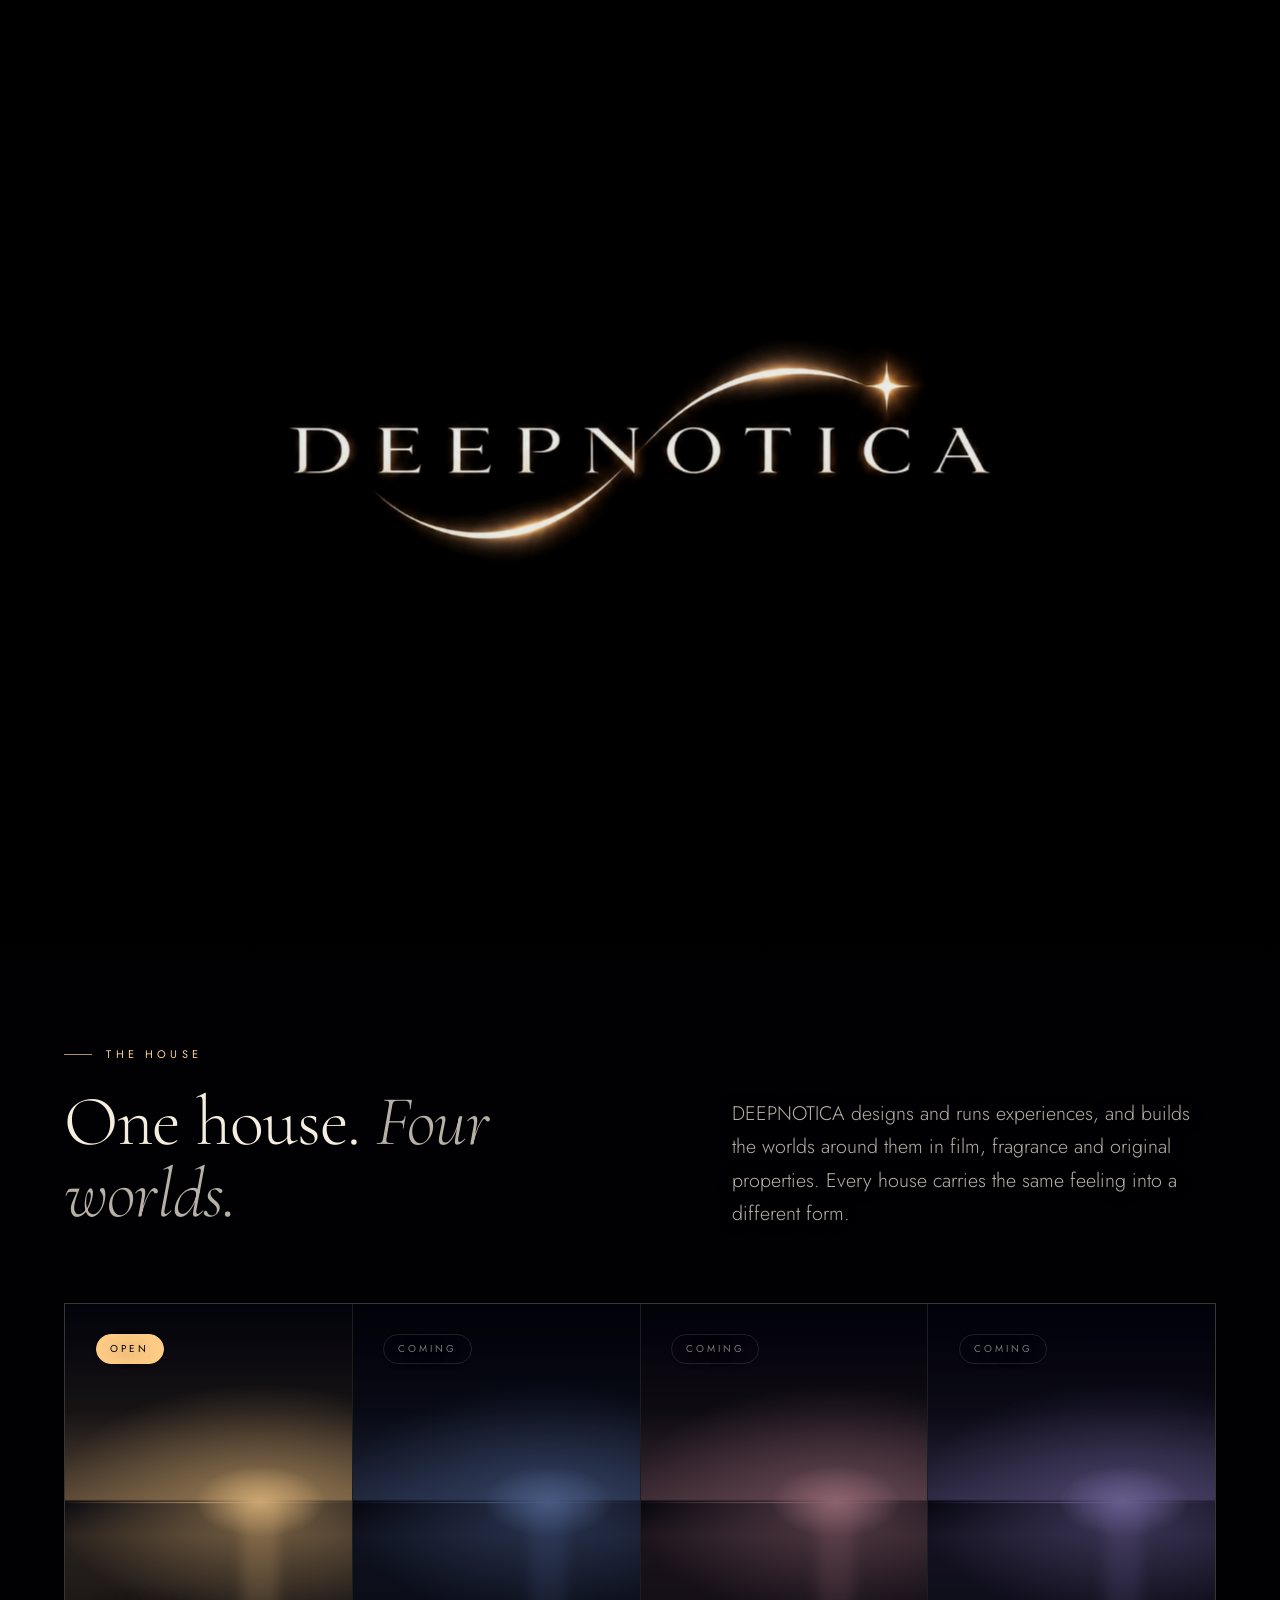
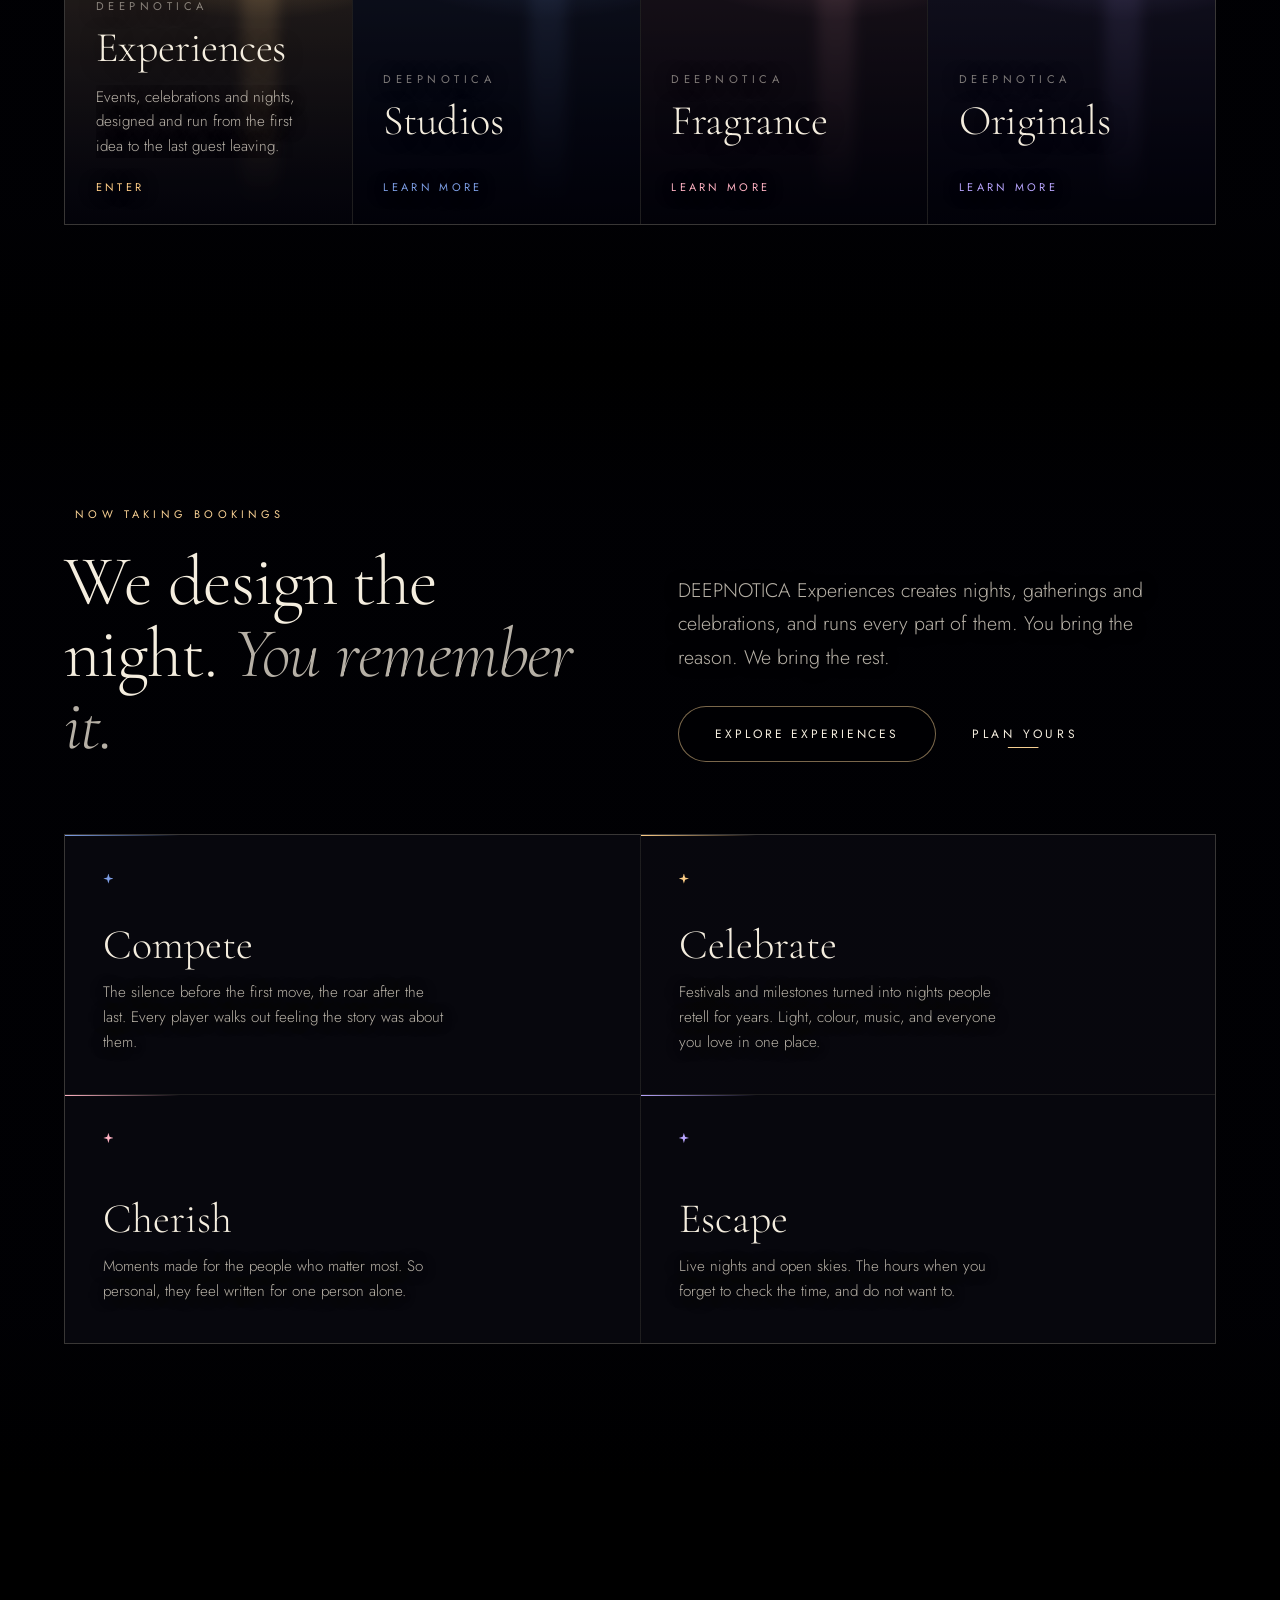
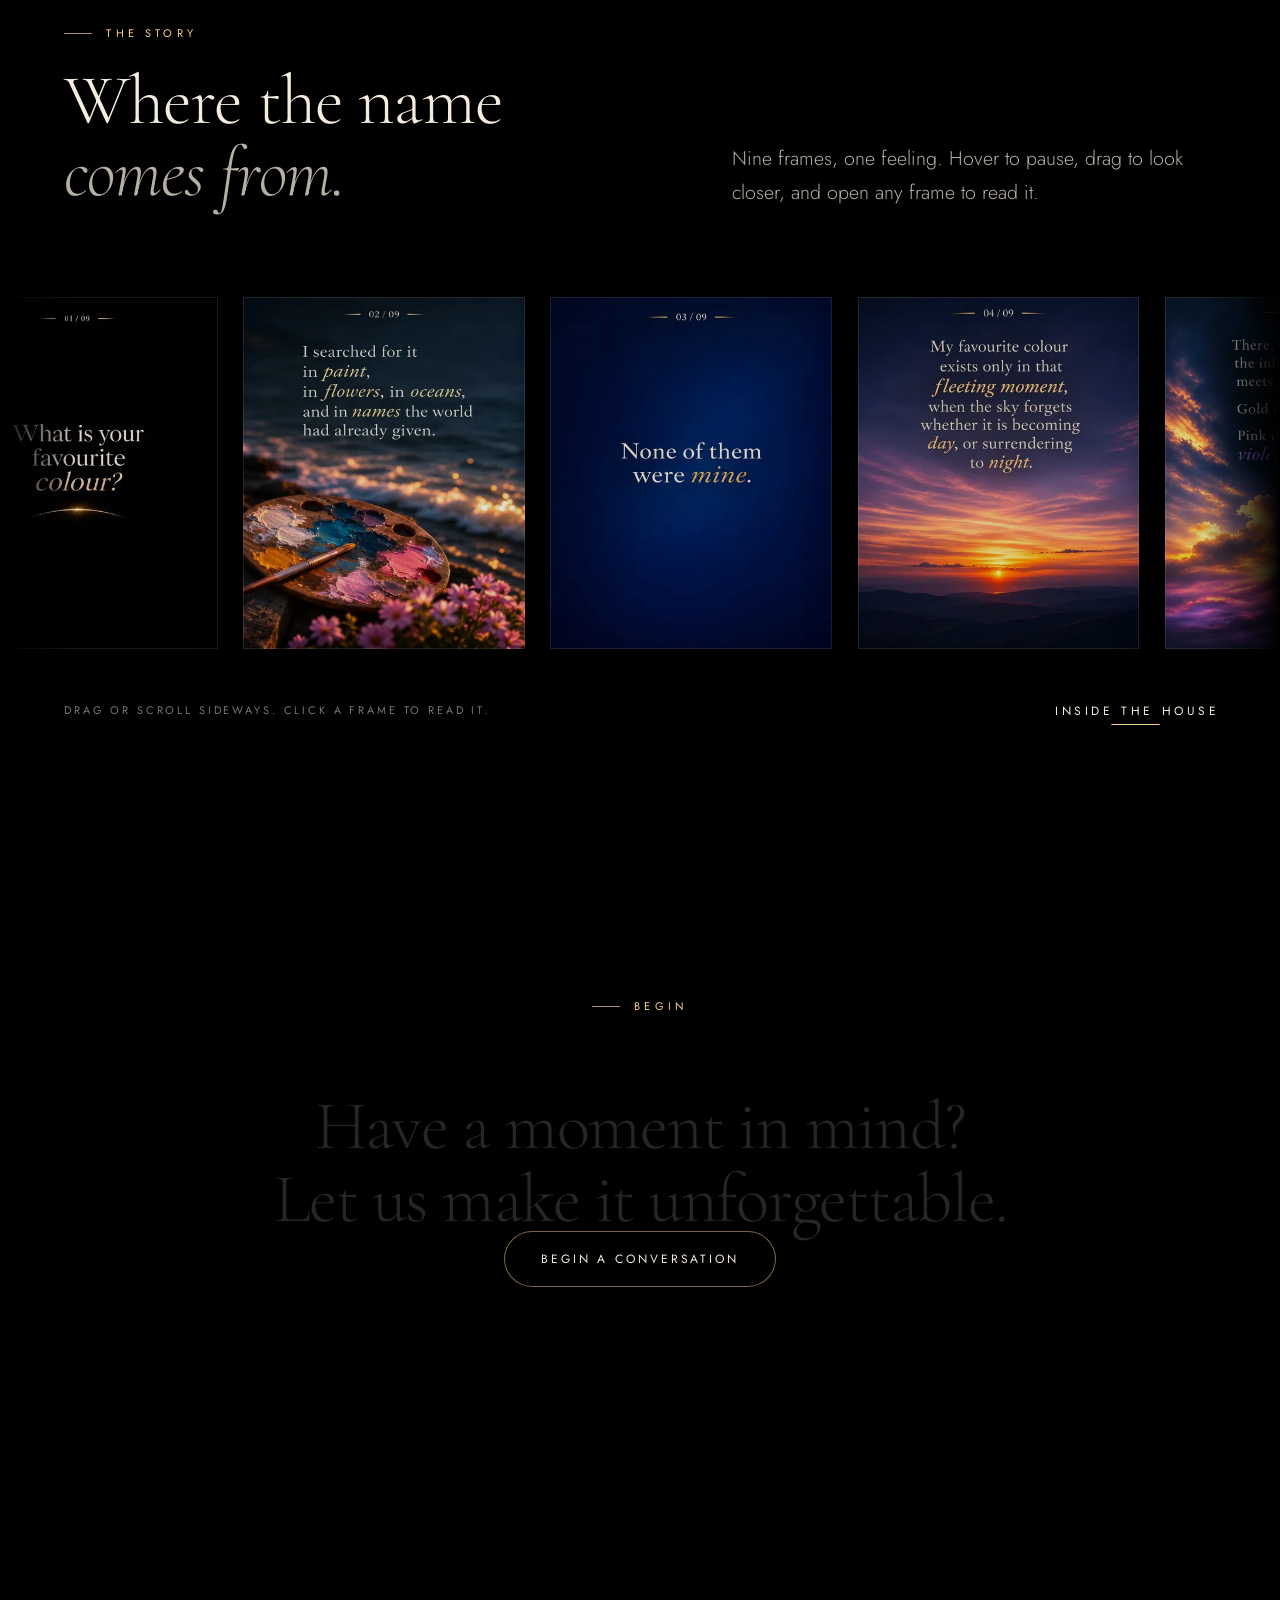
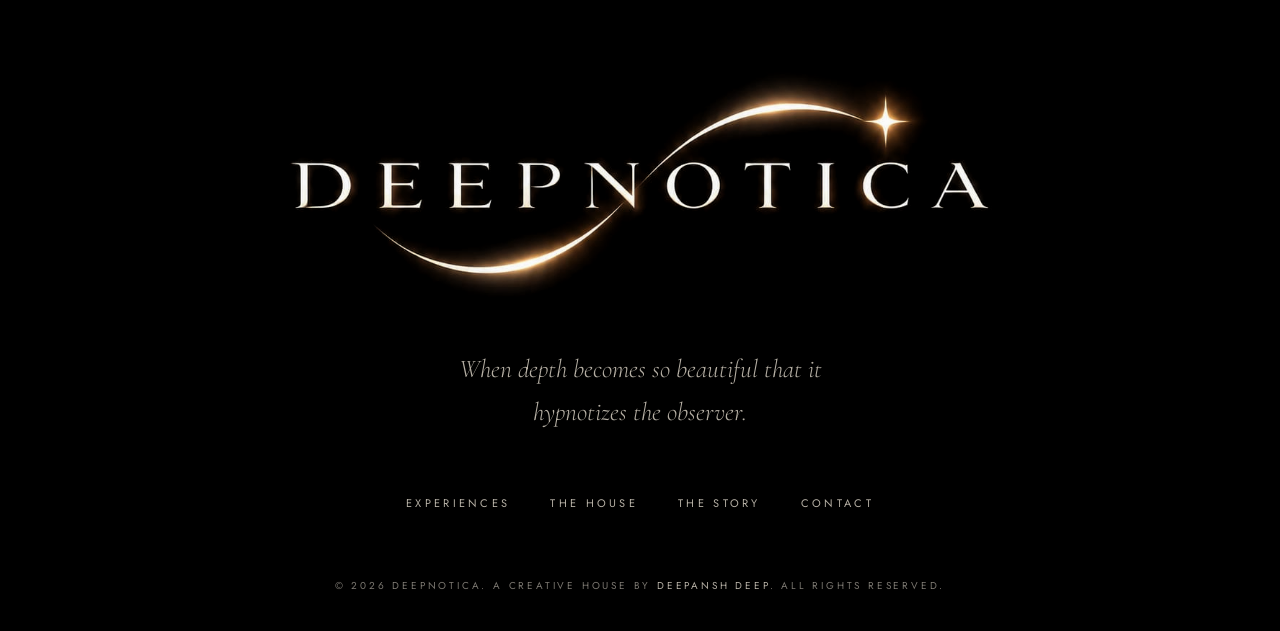
==== commit 8b18d6de: "SEO: add Organization and WebSite JSON-LD to home page Co-Authored-By: Claude Sonnet 5.5 <noreply@an" ====
--- a/index.html
+++ b/index.html
@@ -1 +1,7 @@
-<!doctype html><html lang="en"><head><meta charset="utf-8"><meta content="width=device-width,initial-scale=1,viewport-fit=cover" name="viewport"><title>DEEPNOTICA | A creative house that designs and runs experiences</title><meta content="DEEPNOTICA is a creative house that designs and runs experiences worth remembering, and builds the worlds around them: film, fragrance and original properties. Founded by Deepansh Deep." name="description"><meta content="#000000" name="theme-color"><meta content="dark" name="color-scheme"><link href="https://deepnotica.github.io/" rel="canonical"><meta content="website" property="og:type"><meta content="DEEPNOTICA" property="og:site_name"><meta content="DEEPNOTICA | A creative house that designs and runs experiences" property="og:title"><meta content="DEEPNOTICA is a creative house that designs and runs experiences worth remembering, and builds the worlds around them: film, fragrance and original properties. Founded by Deepansh Deep." property="og:description"><meta content="https://deepnotica.github.io/" property="og:url"><meta content="https://deepnotica.github.io/assets/img/og-image.png" property="og:image"><meta content="1200" property="og:image:width"><meta content="630" property="og:image:height"><meta content="summary_large_image" name="twitter:card"><meta content="DEEPNOTICA | A creative house that designs and runs experiences" name="twitter:title"><meta content="DEEPNOTICA is a creative house that designs and runs experiences worth remembering, and builds the worlds around them: film, fragrance and original properties. Founded by Deepansh Deep." name="twitter:description"><meta content="https://deepnotica.github.io/assets/img/og-image.png" name="twitter:image"><link href="assets/img/favicon-32.png" rel="icon" type="image/png" sizes="32x32"><link href="assets/img/apple-touch-icon.png" rel="apple-touch-icon"><link href="site.webmanifest" rel="manifest"><link href="assets/fonts/cormorant-garamond-latin-300-normal.woff2" rel="preload" type="font/woff2" as="font" crossorigin><link href="assets/fonts/cormorant-garamond-latin-300-italic.woff2" rel="preload" type="font/woff2" as="font" crossorigin><link href="assets/fonts/jost-latin-400-normal.woff2" rel="preload" type="font/woff2" as="font" crossorigin><link href="assets/site.css?v=252ca356d1" rel="stylesheet"><script>document.documentElement.classList.add("js")</script></head><body data-page="home"><a href="#main" class="skip-link">Skip to content</a><canvas aria-hidden="true" class="sky" data-sky-canvas></canvas><div class="sky-fallback" aria-hidden="true"></div><div class="grain" aria-hidden="true"></div><div class="veil" aria-hidden="true" data-veil></div><div class="entrance" role="dialog" aria-labelledby="entrance-title" aria-modal="true" data-entrance><div class="entrance-inner"><h2 class="visually-hidden" id="entrance-title">Enter DEEPNOTICA</h2><div class="entrance-mark"><img alt="DEEPNOTICA" height="383" src="assets/img/logo.webp" width="1054" class="entrance-logo"> <span class="entrance-sweep" aria-hidden="true"></span> <span class="entrance-star" aria-hidden="true"><svg viewBox="0 0 24 24"><path d="M12 0 C12.6 7.6 16.4 11.4 24 12 C16.4 12.6 12.6 16.4 12 24 C11.4 16.4 7.6 12.6 0 12 C7.6 11.4 11.4 7.6 12 0Z"/></svg></span></div></div></div><header class="site-header"><div class="header-inner"><a href="index.html" class="brand" aria-label="DEEPNOTICA home"><img alt="" height="192" src="assets/img/logo-527.webp" width="527"></a><nav aria-label="Main" class="site-nav" id="site-nav"><ul><li><a href="experiences.html">Experiences</a></li><li><a href="house.html">The House</a></li><li><a href="index.html#story">The Story</a></li><li><a href="contact.html">Contact</a></li></ul></nav><button class="sound" type="button" aria-label="Play the DEEPNOTICA soundtrack" aria-pressed="false" data-sound title="Soundtrack"><span class="eq" aria-hidden="true"><i></i><i></i><i></i><i></i><i></i></span></button> <button class="menu-toggle" type="button" aria-controls="site-nav" aria-expanded="false"><span class="menu-lines" aria-hidden="true"><i></i><i></i></span> <span class="visually-hidden" data-menu-label>Open menu</span></button></div></header><main id="main"><section class="hero" data-sky="dusk" aria-label="DEEPNOTICA"><div class="hero-content" data-hero><h1 class="hero-logo" data-hero-logo><img alt="DEEPNOTICA" height="383" src="assets/img/logo.webp" width="1054"> <span class="logo-glow" aria-hidden="true"></span> <span class="logo-colour" aria-hidden="true" data-logo-colour></span></h1><p class="hero-line" data-split>When depth becomes an experience.</p></div><p class="hero-foot" data-hero-foot>A creative house that designs and runs experiences</p></section><section class="house" data-sky="blue" aria-labelledby="house-title" id="houses"><div class="wrap"><div class="intro-split"><div><p class="label" data-light>The house</p><h2 class="title" id="house-title" data-light>One house. <em>Four worlds.</em></h2></div><p class="body-lg" data-light>DEEPNOTICA designs and runs experiences, and builds the worlds around them in film, fragrance and original properties. Every house carries the same feeling into a different form.</p></div><ul class="houses" data-houses><li class="hp hp--open" data-light style="--c:#ffcd86"><a href="experiences.html" class="hp-link"><span class="hp-sky" aria-hidden="true"></span> <span class="hp-status">Open</span> <span class="hp-name"><small>DEEPNOTICA</small>Experiences</span> <span class="hp-desc">Events, celebrations and nights, designed and run from the first idea to the last guest leaving.</span> <span class="hp-go">Enter</span></a></li><li class="hp" data-light style="--c:#7e9fe6"><a href="house.html#houses" class="hp-link"><span class="hp-sky" aria-hidden="true"></span> <span class="hp-status">Coming</span> <span class="hp-name"><small>DEEPNOTICA</small>Studios</span> <span class="hp-desc">Films and visual stories made to absorb an audience into another world.</span> <span class="hp-go">Learn more</span></a></li><li class="hp" data-light style="--c:#ffb2c3"><a href="house.html#houses" class="hp-link"><span class="hp-sky" aria-hidden="true"></span> <span class="hp-status">Coming</span> <span class="hp-name"><small>DEEPNOTICA</small>Fragrance</span> <span class="hp-desc">The feeling of Hypnotica, as a scent. Not masculine, not feminine.</span> <span class="hp-go">Learn more</span></a></li><li class="hp" data-light style="--c:#b9a6ff"><a href="house.html#houses" class="hp-link"><span class="hp-sky" aria-hidden="true"></span> <span class="hp-status">Coming</span> <span class="hp-name"><small>DEEPNOTICA</small>Originals</span> <span class="hp-desc">Signature formats and festivals, created and owned by the house.</span> <span class="hp-go">Learn more</span></a></li></ul></div></section><section class="exp-preview" data-sky="gold" aria-labelledby="exp-title"><div class="wrap"><div class="intro-split"><div><p class="label" data-light><span class="status-dot" aria-hidden="true"></span>Now taking bookings</p><h2 class="title" id="exp-title" data-light>We design the night. <em>You remember it.</em></h2></div><div><p class="body-lg" data-light>DEEPNOTICA Experiences creates nights, gatherings and celebrations, and runs every part of them. You bring the reason. We bring the rest.</p><div class="actions" data-light><a href="experiences.html" class="btn"><span>Explore Experiences</span></a> <a href="contact.html" class="link">Plan yours</a></div></div></div><ul class="cats"><li class="cat" data-light style="--c:#7e9fe6"><span class="cat-star" aria-hidden="true"></span><h3>Compete</h3><p>The silence before the first move, the roar after the last. Every player walks out feeling the story was about them.</p></li><li class="cat" data-light style="--c:#ffcd86"><span class="cat-star" aria-hidden="true"></span><h3>Celebrate</h3><p>Festivals and milestones turned into nights people retell for years. Light, colour, music, and everyone you love in one place.</p></li><li class="cat" data-light style="--c:#ffb2c3"><span class="cat-star" aria-hidden="true"></span><h3>Cherish</h3><p>Moments made for the people who matter most. So personal, they feel written for one person alone.</p></li><li class="cat" data-light style="--c:#b9a6ff"><span class="cat-star" aria-hidden="true"></span><h3>Escape</h3><p>Live nights and open skies. The hours when you forget to check the time, and do not want to.</p></li></ul></div></section><section class="story" data-sky="pink" aria-labelledby="story-title" id="story"><div class="wrap intro-split"><div><p class="label" data-light>The story</p><h2 class="title" id="story-title" data-light>Where the name <em>comes from.</em></h2></div><p class="body-lg" data-light>Nine frames, one feeling. Hover to pause, drag to look closer, and open any frame to read it.</p></div><div class="reel" role="region" aria-label="The DEEPNOTICA story in nine frames. Use the arrow keys or drag to move." data-reel tabindex="0"><ul class="reel-track" data-reel-track><li class="reel-item"><button class="reel-frame" type="button" aria-label="Read frame 1 of 9" data-open="1"><img alt="What is your favourite colour?" height="600" src="assets/img/frames/frame-01-480.webp" width="480" loading="lazy" decoding="async" draggable="false" sizes="(max-width: 760px) 66vw, 22vw" srcset="assets/img/frames/frame-01-480.webp 480w, assets/img/frames/frame-01.webp 1000w"></button></li><li class="reel-item"><button class="reel-frame" type="button" aria-label="Read frame 2 of 9" data-open="2"><img alt="I searched for it in paint, in flowers, in oceans, and in names the world had already given." height="600" src="assets/img/frames/frame-02-480.webp" width="480" loading="lazy" decoding="async" draggable="false" sizes="(max-width: 760px) 66vw, 22vw" srcset="assets/img/frames/frame-02-480.webp 480w, assets/img/frames/frame-02.webp 1000w"></button></li><li class="reel-item"><button class="reel-frame" type="button" aria-label="Read frame 3 of 9" data-open="3"><img alt="None of them were mine." height="600" src="assets/img/frames/frame-03-480.webp" width="480" loading="lazy" decoding="async" draggable="false" sizes="(max-width: 760px) 66vw, 22vw" srcset="assets/img/frames/frame-03-480.webp 480w, assets/img/frames/frame-03.webp 1000w"></button></li><li class="reel-item"><button class="reel-frame" type="button" aria-label="Read frame 4 of 9" data-open="4"><img alt="My favourite colour exists only in that fleeting moment, when the sky forgets whether it is becoming day, or surrendering to night." height="600" src="assets/img/frames/frame-04-480.webp" width="480" loading="lazy" decoding="async" draggable="false" sizes="(max-width: 760px) 66vw, 22vw" srcset="assets/img/frames/frame-04-480.webp 480w, assets/img/frames/frame-04.webp 1000w"></button></li><li class="reel-item"><button class="reel-frame" type="button" aria-label="Read frame 5 of 9" data-open="5"><img alt="There, the infinite blue meets gold. Gold melts into pink. Pink drifts into violet." height="600" src="assets/img/frames/frame-05-480.webp" width="480" loading="lazy" decoding="async" draggable="false" sizes="(max-width: 760px) 66vw, 22vw" srcset="assets/img/frames/frame-05-480.webp 480w, assets/img/frames/frame-05.webp 1000w"></button></li><li class="reel-item"><button class="reel-frame" type="button" aria-label="Read frame 6 of 9" data-open="6"><img alt="Blue, infinity. Gold, warmth and hope. Pink, love. Violet, peace." height="600" src="assets/img/frames/frame-06-480.webp" width="480" loading="lazy" decoding="async" draggable="false" sizes="(max-width: 760px) 66vw, 22vw" srcset="assets/img/frames/frame-06-480.webp 480w, assets/img/frames/frame-06.webp 1000w"></button></li><li class="reel-item"><button class="reel-frame" type="button" aria-label="Read frame 7 of 9" data-open="7"><img alt="None of the colours compete. None of them disappear. Each one gives birth to the next, until they no longer exist as colours at all." height="600" src="assets/img/frames/frame-07-480.webp" width="480" loading="lazy" decoding="async" draggable="false" sizes="(max-width: 760px) 66vw, 22vw" srcset="assets/img/frames/frame-07-480.webp 480w, assets/img/frames/frame-07.webp 1000w"></button></li><li class="reel-item"><button class="reel-frame" type="button" aria-label="Read frame 8 of 9" data-open="8"><img alt="They become a feeling. The horizon breathes. Time forgets to move. That is the moment I call DEEPNOTICA." height="600" src="assets/img/frames/frame-08-480.webp" width="480" loading="lazy" decoding="async" draggable="false" sizes="(max-width: 760px) 66vw, 22vw" srcset="assets/img/frames/frame-08-480.webp 480w, assets/img/frames/frame-08.webp 1000w"></button></li><li class="reel-item"><button class="reel-frame" type="button" aria-label="Read frame 9 of 9" data-open="9"><img alt="DEEPNOTICA. When depth becomes so beautiful that it hypnotizes the observer." height="600" src="assets/img/frames/frame-09-480.webp" width="480" loading="lazy" decoding="async" draggable="false" sizes="(max-width: 760px) 66vw, 22vw" srcset="assets/img/frames/frame-09-480.webp 480w, assets/img/frames/frame-09.webp 1000w"></button></li><li class="reel-item"><button class="reel-frame" type="button" aria-label="Read frame 1 of 9" data-open="1" aria-hidden="true" tabindex="-1"><img alt="What is your favourite colour?" height="600" src="assets/img/frames/frame-01-480.webp" width="480" loading="lazy" decoding="async" draggable="false" sizes="(max-width: 760px) 66vw, 22vw" srcset="assets/img/frames/frame-01-480.webp 480w, assets/img/frames/frame-01.webp 1000w"></button></li><li class="reel-item"><button class="reel-frame" type="button" aria-label="Read frame 2 of 9" data-open="2" aria-hidden="true" tabindex="-1"><img alt="I searched for it in paint, in flowers, in oceans, and in names the world had already given." height="600" src="assets/img/frames/frame-02-480.webp" width="480" loading="lazy" decoding="async" draggable="false" sizes="(max-width: 760px) 66vw, 22vw" srcset="assets/img/frames/frame-02-480.webp 480w, assets/img/frames/frame-02.webp 1000w"></button></li><li class="reel-item"><button class="reel-frame" type="button" aria-label="Read frame 3 of 9" data-open="3" aria-hidden="true" tabindex="-1"><img alt="None of them were mine." height="600" src="assets/img/frames/frame-03-480.webp" width="480" loading="lazy" decoding="async" draggable="false" sizes="(max-width: 760px) 66vw, 22vw" srcset="assets/img/frames/frame-03-480.webp 480w, assets/img/frames/frame-03.webp 1000w"></button></li><li class="reel-item"><button class="reel-frame" type="button" aria-label="Read frame 4 of 9" data-open="4" aria-hidden="true" tabindex="-1"><img alt="My favourite colour exists only in that fleeting moment, when the sky forgets whether it is becoming day, or surrendering to night." height="600" src="assets/img/frames/frame-04-480.webp" width="480" loading="lazy" decoding="async" draggable="false" sizes="(max-width: 760px) 66vw, 22vw" srcset="assets/img/frames/frame-04-480.webp 480w, assets/img/frames/frame-04.webp 1000w"></button></li><li class="reel-item"><button class="reel-frame" type="button" aria-label="Read frame 5 of 9" data-open="5" aria-hidden="true" tabindex="-1"><img alt="There, the infinite blue meets gold. Gold melts into pink. Pink drifts into violet." height="600" src="assets/img/frames/frame-05-480.webp" width="480" loading="lazy" decoding="async" draggable="false" sizes="(max-width: 760px) 66vw, 22vw" srcset="assets/img/frames/frame-05-480.webp 480w, assets/img/frames/frame-05.webp 1000w"></button></li><li class="reel-item"><button class="reel-frame" type="button" aria-label="Read frame 6 of 9" data-open="6" aria-hidden="true" tabindex="-1"><img alt="Blue, infinity. Gold, warmth and hope. Pink, love. Violet, peace." height="600" src="assets/img/frames/frame-06-480.webp" width="480" loading="lazy" decoding="async" draggable="false" sizes="(max-width: 760px) 66vw, 22vw" srcset="assets/img/frames/frame-06-480.webp 480w, assets/img/frames/frame-06.webp 1000w"></button></li><li class="reel-item"><button class="reel-frame" type="button" aria-label="Read frame 7 of 9" data-open="7" aria-hidden="true" tabindex="-1"><img alt="None of the colours compete. None of them disappear. Each one gives birth to the next, until they no longer exist as colours at all." height="600" src="assets/img/frames/frame-07-480.webp" width="480" loading="lazy" decoding="async" draggable="false" sizes="(max-width: 760px) 66vw, 22vw" srcset="assets/img/frames/frame-07-480.webp 480w, assets/img/frames/frame-07.webp 1000w"></button></li><li class="reel-item"><button class="reel-frame" type="button" aria-label="Read frame 8 of 9" data-open="8" aria-hidden="true" tabindex="-1"><img alt="They become a feeling. The horizon breathes. Time forgets to move. That is the moment I call DEEPNOTICA." height="600" src="assets/img/frames/frame-08-480.webp" width="480" loading="lazy" decoding="async" draggable="false" sizes="(max-width: 760px) 66vw, 22vw" srcset="assets/img/frames/frame-08-480.webp 480w, assets/img/frames/frame-08.webp 1000w"></button></li><li class="reel-item"><button class="reel-frame" type="button" aria-label="Read frame 9 of 9" data-open="9" aria-hidden="true" tabindex="-1"><img alt="DEEPNOTICA. When depth becomes so beautiful that it hypnotizes the observer." height="600" src="assets/img/frames/frame-09-480.webp" width="480" loading="lazy" decoding="async" draggable="false" sizes="(max-width: 760px) 66vw, 22vw" srcset="assets/img/frames/frame-09-480.webp 480w, assets/img/frames/frame-09.webp 1000w"></button></li></ul></div><div class="wrap reel-foot"><p class="reel-hint" data-light>Drag or scroll sideways. Click a frame to read it.</p><a href="house.html" class="link" data-light>Inside the house</a></div></section><section class="cta" data-sky="violet" aria-labelledby="cta-title"><div class="wrap cta-inner"><p class="label" data-light>Begin</p><h2 class="cta-title" id="cta-title" data-fill><span class="row"><span class="w">Have</span> <span class="w">a</span> <span class="w">moment</span> <span class="w">in</span> <span class="w">mind?</span></span> <span class="row"><span class="w">Let</span> <span class="w">us</span> <span class="w">make</span> <span class="w">it</span> <span class="w w--key">unforgettable.</span></span></h2><a href="contact.html" class="btn" data-light><span>Begin a conversation</span></a></div></section></main><dialog aria-label="Story frame" class="viewer" data-viewer><figure class="viewer-figure"><img alt="" class="viewer-img" data-viewer-img></figure><div class="viewer-bar"><button class="viewer-btn" type="button" data-viewer-prev>Previous</button><p class="viewer-count" aria-live="polite"><span data-viewer-now>01</span><span class="viewer-sep"></span>09</p><button class="viewer-btn" type="button" data-viewer-next>Next</button></div><button class="viewer-close" type="button" autofocus data-viewer-close>Close <span class="viewer-key">Esc</span></button><p class="viewer-hint">Use the arrow keys or swipe to move between frames</p></dialog><footer class="site-footer" data-sky="dawn"><img alt="DEEPNOTICA" height="383" src="assets/img/logo.webp" width="1054" loading="lazy" class="footer-logo" data-light><p class="footer-line" data-light>When depth becomes so beautiful that it hypnotizes the observer.</p><nav aria-label="Footer" class="footer-nav"><a href="experiences.html">Experiences</a> <a href="house.html">The House</a> <a href="index.html#story">The Story</a> <a href="contact.html">Contact</a></nav><p class="footer-copy">&copy; <span data-year>2026</span> DEEPNOTICA. A creative house by <a href="https://deepansh-deep.github.io/" rel="noopener" target="_blank">Deepansh Deep</a>. All rights reserved.</p></footer><audio data-audio loop preload="none" src="assets/audio/deepnotica-theme.mp3"></audio><script src="assets/vendor/gsap.min.js"></script><script src="assets/vendor/ScrollTrigger.min.js"></script><script src="assets/vendor/lenis.min.js"></script><script src="assets/site.js?v=2f947d69e4"></script></body></html>+<!doctype html><html lang="en"><head><meta charset="utf-8"><meta content="width=device-width,initial-scale=1,viewport-fit=cover" name="viewport"><title>DEEPNOTICA | A creative house that designs and runs experiences</title><meta content="DEEPNOTICA is a creative house that designs and runs experiences worth remembering, and builds the worlds around them: film, fragrance and original properties. Founded by Deepansh Deep." name="description"><meta content="#000000" name="theme-color"><meta content="dark" name="color-scheme"><link href="https://deepnotica.github.io/" rel="canonical"><meta content="website" property="og:type"><meta content="DEEPNOTICA" property="og:site_name"><meta content="DEEPNOTICA | A creative house that designs and runs experiences" property="og:title"><meta content="DEEPNOTICA is a creative house that designs and runs experiences worth remembering, and builds the worlds around them: film, fragrance and original properties. Founded by Deepansh Deep." property="og:description"><meta content="https://deepnotica.github.io/" property="og:url"><meta content="https://deepnotica.github.io/assets/img/og-image.png" property="og:image"><meta content="1200" property="og:image:width"><meta content="630" property="og:image:height"><meta content="summary_large_image" name="twitter:card"><meta content="DEEPNOTICA | A creative house that designs and runs experiences" name="twitter:title"><meta content="DEEPNOTICA is a creative house that designs and runs experiences worth remembering, and builds the worlds around them: film, fragrance and original properties. Founded by Deepansh Deep." name="twitter:description"><meta content="https://deepnotica.github.io/assets/img/og-image.png" name="twitter:image"><link href="assets/img/favicon-32.png" rel="icon" type="image/png" sizes="32x32"><link href="assets/img/apple-touch-icon.png" rel="apple-touch-icon"><link href="site.webmanifest" rel="manifest"><link href="assets/fonts/cormorant-garamond-latin-300-normal.woff2" rel="preload" type="font/woff2" as="font" crossorigin><link href="assets/fonts/cormorant-garamond-latin-300-italic.woff2" rel="preload" type="font/woff2" as="font" crossorigin><link href="assets/fonts/jost-latin-400-normal.woff2" rel="preload" type="font/woff2" as="font" crossorigin><link href="assets/site.css?v=252ca356d1" rel="stylesheet"><script>document.documentElement.classList.add("js")</script>  <script type="application/ld+json">
+  {"@context":"https://schema.org","@graph":[
+    {"@type":"Organization","@id":"https://deepnotica.github.io/#org","name":"DEEPNOTICA","url":"https://deepnotica.github.io/","logo":"https://deepnotica.github.io/assets/img/apple-touch-icon.png","description":"DEEPNOTICA is a creative house that designs and runs experiences worth remembering, and builds the worlds around them: film, fragrance and original properties.","founder":{"@type":"Person","@id":"https://deepansh-deep.github.io/#person","name":"Deepansh Deep","url":"https://deepansh-deep.github.io/"}},
+    {"@type":"WebSite","@id":"https://deepnotica.github.io/#website","name":"DEEPNOTICA","url":"https://deepnotica.github.io/","inLanguage":"en","publisher":{"@id":"https://deepnotica.github.io/#org"}}
+  ]}
+  </script>
+</head><body data-page="home"><a href="#main" class="skip-link">Skip to content</a><canvas aria-hidden="true" class="sky" data-sky-canvas></canvas><div class="sky-fallback" aria-hidden="true"></div><div class="grain" aria-hidden="true"></div><div class="veil" aria-hidden="true" data-veil></div><div class="entrance" role="dialog" aria-labelledby="entrance-title" aria-modal="true" data-entrance><div class="entrance-inner"><h2 class="visually-hidden" id="entrance-title">Enter DEEPNOTICA</h2><div class="entrance-mark"><img alt="DEEPNOTICA" height="383" src="assets/img/logo.webp" width="1054" class="entrance-logo"> <span class="entrance-sweep" aria-hidden="true"></span> <span class="entrance-star" aria-hidden="true"><svg viewBox="0 0 24 24"><path d="M12 0 C12.6 7.6 16.4 11.4 24 12 C16.4 12.6 12.6 16.4 12 24 C11.4 16.4 7.6 12.6 0 12 C7.6 11.4 11.4 7.6 12 0Z"/></svg></span></div></div></div><header class="site-header"><div class="header-inner"><a href="index.html" class="brand" aria-label="DEEPNOTICA home"><img alt="" height="192" src="assets/img/logo-527.webp" width="527"></a><nav aria-label="Main" class="site-nav" id="site-nav"><ul><li><a href="experiences.html">Experiences</a></li><li><a href="house.html">The House</a></li><li><a href="index.html#story">The Story</a></li><li><a href="contact.html">Contact</a></li></ul></nav><button class="sound" type="button" aria-label="Play the DEEPNOTICA soundtrack" aria-pressed="false" data-sound title="Soundtrack"><span class="eq" aria-hidden="true"><i></i><i></i><i></i><i></i><i></i></span></button> <button class="menu-toggle" type="button" aria-controls="site-nav" aria-expanded="false"><span class="menu-lines" aria-hidden="true"><i></i><i></i></span> <span class="visually-hidden" data-menu-label>Open menu</span></button></div></header><main id="main"><section class="hero" data-sky="dusk" aria-label="DEEPNOTICA"><div class="hero-content" data-hero><h1 class="hero-logo" data-hero-logo><img alt="DEEPNOTICA" height="383" src="assets/img/logo.webp" width="1054"> <span class="logo-glow" aria-hidden="true"></span> <span class="logo-colour" aria-hidden="true" data-logo-colour></span></h1><p class="hero-line" data-split>When depth becomes an experience.</p></div><p class="hero-foot" data-hero-foot>A creative house that designs and runs experiences</p></section><section class="house" data-sky="blue" aria-labelledby="house-title" id="houses"><div class="wrap"><div class="intro-split"><div><p class="label" data-light>The house</p><h2 class="title" id="house-title" data-light>One house. <em>Four worlds.</em></h2></div><p class="body-lg" data-light>DEEPNOTICA designs and runs experiences, and builds the worlds around them in film, fragrance and original properties. Every house carries the same feeling into a different form.</p></div><ul class="houses" data-houses><li class="hp hp--open" data-light style="--c:#ffcd86"><a href="experiences.html" class="hp-link"><span class="hp-sky" aria-hidden="true"></span> <span class="hp-status">Open</span> <span class="hp-name"><small>DEEPNOTICA</small>Experiences</span> <span class="hp-desc">Events, celebrations and nights, designed and run from the first idea to the last guest leaving.</span> <span class="hp-go">Enter</span></a></li><li class="hp" data-light style="--c:#7e9fe6"><a href="house.html#houses" class="hp-link"><span class="hp-sky" aria-hidden="true"></span> <span class="hp-status">Coming</span> <span class="hp-name"><small>DEEPNOTICA</small>Studios</span> <span class="hp-desc">Films and visual stories made to absorb an audience into another world.</span> <span class="hp-go">Learn more</span></a></li><li class="hp" data-light style="--c:#ffb2c3"><a href="house.html#houses" class="hp-link"><span class="hp-sky" aria-hidden="true"></span> <span class="hp-status">Coming</span> <span class="hp-name"><small>DEEPNOTICA</small>Fragrance</span> <span class="hp-desc">The feeling of Hypnotica, as a scent. Not masculine, not feminine.</span> <span class="hp-go">Learn more</span></a></li><li class="hp" data-light style="--c:#b9a6ff"><a href="house.html#houses" class="hp-link"><span class="hp-sky" aria-hidden="true"></span> <span class="hp-status">Coming</span> <span class="hp-name"><small>DEEPNOTICA</small>Originals</span> <span class="hp-desc">Signature formats and festivals, created and owned by the house.</span> <span class="hp-go">Learn more</span></a></li></ul></div></section><section class="exp-preview" data-sky="gold" aria-labelledby="exp-title"><div class="wrap"><div class="intro-split"><div><p class="label" data-light><span class="status-dot" aria-hidden="true"></span>Now taking bookings</p><h2 class="title" id="exp-title" data-light>We design the night. <em>You remember it.</em></h2></div><div><p class="body-lg" data-light>DEEPNOTICA Experiences creates nights, gatherings and celebrations, and runs every part of them. You bring the reason. We bring the rest.</p><div class="actions" data-light><a href="experiences.html" class="btn"><span>Explore Experiences</span></a> <a href="contact.html" class="link">Plan yours</a></div></div></div><ul class="cats"><li class="cat" data-light style="--c:#7e9fe6"><span class="cat-star" aria-hidden="true"></span><h3>Compete</h3><p>The silence before the first move, the roar after the last. Every player walks out feeling the story was about them.</p></li><li class="cat" data-light style="--c:#ffcd86"><span class="cat-star" aria-hidden="true"></span><h3>Celebrate</h3><p>Festivals and milestones turned into nights people retell for years. Light, colour, music, and everyone you love in one place.</p></li><li class="cat" data-light style="--c:#ffb2c3"><span class="cat-star" aria-hidden="true"></span><h3>Cherish</h3><p>Moments made for the people who matter most. So personal, they feel written for one person alone.</p></li><li class="cat" data-light style="--c:#b9a6ff"><span class="cat-star" aria-hidden="true"></span><h3>Escape</h3><p>Live nights and open skies. The hours when you forget to check the time, and do not want to.</p></li></ul></div></section><section class="story" data-sky="pink" aria-labelledby="story-title" id="story"><div class="wrap intro-split"><div><p class="label" data-light>The story</p><h2 class="title" id="story-title" data-light>Where the name <em>comes from.</em></h2></div><p class="body-lg" data-light>Nine frames, one feeling. Hover to pause, drag to look closer, and open any frame to read it.</p></div><div class="reel" role="region" aria-label="The DEEPNOTICA story in nine frames. Use the arrow keys or drag to move." data-reel tabindex="0"><ul class="reel-track" data-reel-track><li class="reel-item"><button class="reel-frame" type="button" aria-label="Read frame 1 of 9" data-open="1"><img alt="What is your favourite colour?" height="600" src="assets/img/frames/frame-01-480.webp" width="480" loading="lazy" decoding="async" draggable="false" sizes="(max-width: 760px) 66vw, 22vw" srcset="assets/img/frames/frame-01-480.webp 480w, assets/img/frames/frame-01.webp 1000w"></button></li><li class="reel-item"><button class="reel-frame" type="button" aria-label="Read frame 2 of 9" data-open="2"><img alt="I searched for it in paint, in flowers, in oceans, and in names the world had already given." height="600" src="assets/img/frames/frame-02-480.webp" width="480" loading="lazy" decoding="async" draggable="false" sizes="(max-width: 760px) 66vw, 22vw" srcset="assets/img/frames/frame-02-480.webp 480w, assets/img/frames/frame-02.webp 1000w"></button></li><li class="reel-item"><button class="reel-frame" type="button" aria-label="Read frame 3 of 9" data-open="3"><img alt="None of them were mine." height="600" src="assets/img/frames/frame-03-480.webp" width="480" loading="lazy" decoding="async" draggable="false" sizes="(max-width: 760px) 66vw, 22vw" srcset="assets/img/frames/frame-03-480.webp 480w, assets/img/frames/frame-03.webp 1000w"></button></li><li class="reel-item"><button class="reel-frame" type="button" aria-label="Read frame 4 of 9" data-open="4"><img alt="My favourite colour exists only in that fleeting moment, when the sky forgets whether it is becoming day, or surrendering to night." height="600" src="assets/img/frames/frame-04-480.webp" width="480" loading="lazy" decoding="async" draggable="false" sizes="(max-width: 760px) 66vw, 22vw" srcset="assets/img/frames/frame-04-480.webp 480w, assets/img/frames/frame-04.webp 1000w"></button></li><li class="reel-item"><button class="reel-frame" type="button" aria-label="Read frame 5 of 9" data-open="5"><img alt="There, the infinite blue meets gold. Gold melts into pink. Pink drifts into violet." height="600" src="assets/img/frames/frame-05-480.webp" width="480" loading="lazy" decoding="async" draggable="false" sizes="(max-width: 760px) 66vw, 22vw" srcset="assets/img/frames/frame-05-480.webp 480w, assets/img/frames/frame-05.webp 1000w"></button></li><li class="reel-item"><button class="reel-frame" type="button" aria-label="Read frame 6 of 9" data-open="6"><img alt="Blue, infinity. Gold, warmth and hope. Pink, love. Violet, peace." height="600" src="assets/img/frames/frame-06-480.webp" width="480" loading="lazy" decoding="async" draggable="false" sizes="(max-width: 760px) 66vw, 22vw" srcset="assets/img/frames/frame-06-480.webp 480w, assets/img/frames/frame-06.webp 1000w"></button></li><li class="reel-item"><button class="reel-frame" type="button" aria-label="Read frame 7 of 9" data-open="7"><img alt="None of the colours compete. None of them disappear. Each one gives birth to the next, until they no longer exist as colours at all." height="600" src="assets/img/frames/frame-07-480.webp" width="480" loading="lazy" decoding="async" draggable="false" sizes="(max-width: 760px) 66vw, 22vw" srcset="assets/img/frames/frame-07-480.webp 480w, assets/img/frames/frame-07.webp 1000w"></button></li><li class="reel-item"><button class="reel-frame" type="button" aria-label="Read frame 8 of 9" data-open="8"><img alt="They become a feeling. The horizon breathes. Time forgets to move. That is the moment I call DEEPNOTICA." height="600" src="assets/img/frames/frame-08-480.webp" width="480" loading="lazy" decoding="async" draggable="false" sizes="(max-width: 760px) 66vw, 22vw" srcset="assets/img/frames/frame-08-480.webp 480w, assets/img/frames/frame-08.webp 1000w"></button></li><li class="reel-item"><button class="reel-frame" type="button" aria-label="Read frame 9 of 9" data-open="9"><img alt="DEEPNOTICA. When depth becomes so beautiful that it hypnotizes the observer." height="600" src="assets/img/frames/frame-09-480.webp" width="480" loading="lazy" decoding="async" draggable="false" sizes="(max-width: 760px) 66vw, 22vw" srcset="assets/img/frames/frame-09-480.webp 480w, assets/img/frames/frame-09.webp 1000w"></button></li><li class="reel-item"><button class="reel-frame" type="button" aria-label="Read frame 1 of 9" data-open="1" aria-hidden="true" tabindex="-1"><img alt="What is your favourite colour?" height="600" src="assets/img/frames/frame-01-480.webp" width="480" loading="lazy" decoding="async" draggable="false" sizes="(max-width: 760px) 66vw, 22vw" srcset="assets/img/frames/frame-01-480.webp 480w, assets/img/frames/frame-01.webp 1000w"></button></li><li class="reel-item"><button class="reel-frame" type="button" aria-label="Read frame 2 of 9" data-open="2" aria-hidden="true" tabindex="-1"><img alt="I searched for it in paint, in flowers, in oceans, and in names the world had already given." height="600" src="assets/img/frames/frame-02-480.webp" width="480" loading="lazy" decoding="async" draggable="false" sizes="(max-width: 760px) 66vw, 22vw" srcset="assets/img/frames/frame-02-480.webp 480w, assets/img/frames/frame-02.webp 1000w"></button></li><li class="reel-item"><button class="reel-frame" type="button" aria-label="Read frame 3 of 9" data-open="3" aria-hidden="true" tabindex="-1"><img alt="None of them were mine." height="600" src="assets/img/frames/frame-03-480.webp" width="480" loading="lazy" decoding="async" draggable="false" sizes="(max-width: 760px) 66vw, 22vw" srcset="assets/img/frames/frame-03-480.webp 480w, assets/img/frames/frame-03.webp 1000w"></button></li><li class="reel-item"><button class="reel-frame" type="button" aria-label="Read frame 4 of 9" data-open="4" aria-hidden="true" tabindex="-1"><img alt="My favourite colour exists only in that fleeting moment, when the sky forgets whether it is becoming day, or surrendering to night." height="600" src="assets/img/frames/frame-04-480.webp" width="480" loading="lazy" decoding="async" draggable="false" sizes="(max-width: 760px) 66vw, 22vw" srcset="assets/img/frames/frame-04-480.webp 480w, assets/img/frames/frame-04.webp 1000w"></button></li><li class="reel-item"><button class="reel-frame" type="button" aria-label="Read frame 5 of 9" data-open="5" aria-hidden="true" tabindex="-1"><img alt="There, the infinite blue meets gold. Gold melts into pink. Pink drifts into violet." height="600" src="assets/img/frames/frame-05-480.webp" width="480" loading="lazy" decoding="async" draggable="false" sizes="(max-width: 760px) 66vw, 22vw" srcset="assets/img/frames/frame-05-480.webp 480w, assets/img/frames/frame-05.webp 1000w"></button></li><li class="reel-item"><button class="reel-frame" type="button" aria-label="Read frame 6 of 9" data-open="6" aria-hidden="true" tabindex="-1"><img alt="Blue, infinity. Gold, warmth and hope. Pink, love. Violet, peace." height="600" src="assets/img/frames/frame-06-480.webp" width="480" loading="lazy" decoding="async" draggable="false" sizes="(max-width: 760px) 66vw, 22vw" srcset="assets/img/frames/frame-06-480.webp 480w, assets/img/frames/frame-06.webp 1000w"></button></li><li class="reel-item"><button class="reel-frame" type="button" aria-label="Read frame 7 of 9" data-open="7" aria-hidden="true" tabindex="-1"><img alt="None of the colours compete. None of them disappear. Each one gives birth to the next, until they no longer exist as colours at all." height="600" src="assets/img/frames/frame-07-480.webp" width="480" loading="lazy" decoding="async" draggable="false" sizes="(max-width: 760px) 66vw, 22vw" srcset="assets/img/frames/frame-07-480.webp 480w, assets/img/frames/frame-07.webp 1000w"></button></li><li class="reel-item"><button class="reel-frame" type="button" aria-label="Read frame 8 of 9" data-open="8" aria-hidden="true" tabindex="-1"><img alt="They become a feeling. The horizon breathes. Time forgets to move. That is the moment I call DEEPNOTICA." height="600" src="assets/img/frames/frame-08-480.webp" width="480" loading="lazy" decoding="async" draggable="false" sizes="(max-width: 760px) 66vw, 22vw" srcset="assets/img/frames/frame-08-480.webp 480w, assets/img/frames/frame-08.webp 1000w"></button></li><li class="reel-item"><button class="reel-frame" type="button" aria-label="Read frame 9 of 9" data-open="9" aria-hidden="true" tabindex="-1"><img alt="DEEPNOTICA. When depth becomes so beautiful that it hypnotizes the observer." height="600" src="assets/img/frames/frame-09-480.webp" width="480" loading="lazy" decoding="async" draggable="false" sizes="(max-width: 760px) 66vw, 22vw" srcset="assets/img/frames/frame-09-480.webp 480w, assets/img/frames/frame-09.webp 1000w"></button></li></ul></div><div class="wrap reel-foot"><p class="reel-hint" data-light>Drag or scroll sideways. Click a frame to read it.</p><a href="house.html" class="link" data-light>Inside the house</a></div></section><section class="cta" data-sky="violet" aria-labelledby="cta-title"><div class="wrap cta-inner"><p class="label" data-light>Begin</p><h2 class="cta-title" id="cta-title" data-fill><span class="row"><span class="w">Have</span> <span class="w">a</span> <span class="w">moment</span> <span class="w">in</span> <span class="w">mind?</span></span> <span class="row"><span class="w">Let</span> <span class="w">us</span> <span class="w">make</span> <span class="w">it</span> <span class="w w--key">unforgettable.</span></span></h2><a href="contact.html" class="btn" data-light><span>Begin a conversation</span></a></div></section></main><dialog aria-label="Story frame" class="viewer" data-viewer><figure class="viewer-figure"><img alt="" class="viewer-img" data-viewer-img></figure><div class="viewer-bar"><button class="viewer-btn" type="button" data-viewer-prev>Previous</button><p class="viewer-count" aria-live="polite"><span data-viewer-now>01</span><span class="viewer-sep"></span>09</p><button class="viewer-btn" type="button" data-viewer-next>Next</button></div><button class="viewer-close" type="button" autofocus data-viewer-close>Close <span class="viewer-key">Esc</span></button><p class="viewer-hint">Use the arrow keys or swipe to move between frames</p></dialog><footer class="site-footer" data-sky="dawn"><img alt="DEEPNOTICA" height="383" src="assets/img/logo.webp" width="1054" loading="lazy" class="footer-logo" data-light><p class="footer-line" data-light>When depth becomes so beautiful that it hypnotizes the observer.</p><nav aria-label="Footer" class="footer-nav"><a href="experiences.html">Experiences</a> <a href="house.html">The House</a> <a href="index.html#story">The Story</a> <a href="contact.html">Contact</a></nav><p class="footer-copy">&copy; <span data-year>2026</span> DEEPNOTICA. A creative house by <a href="https://deepansh-deep.github.io/" rel="noopener" target="_blank">Deepansh Deep</a>. All rights reserved.</p></footer><audio data-audio loop preload="none" src="assets/audio/deepnotica-theme.mp3"></audio><script src="assets/vendor/gsap.min.js"></script><script src="assets/vendor/ScrollTrigger.min.js"></script><script src="assets/vendor/lenis.min.js"></script><script src="assets/site.js?v=2f947d69e4"></script></body></html>
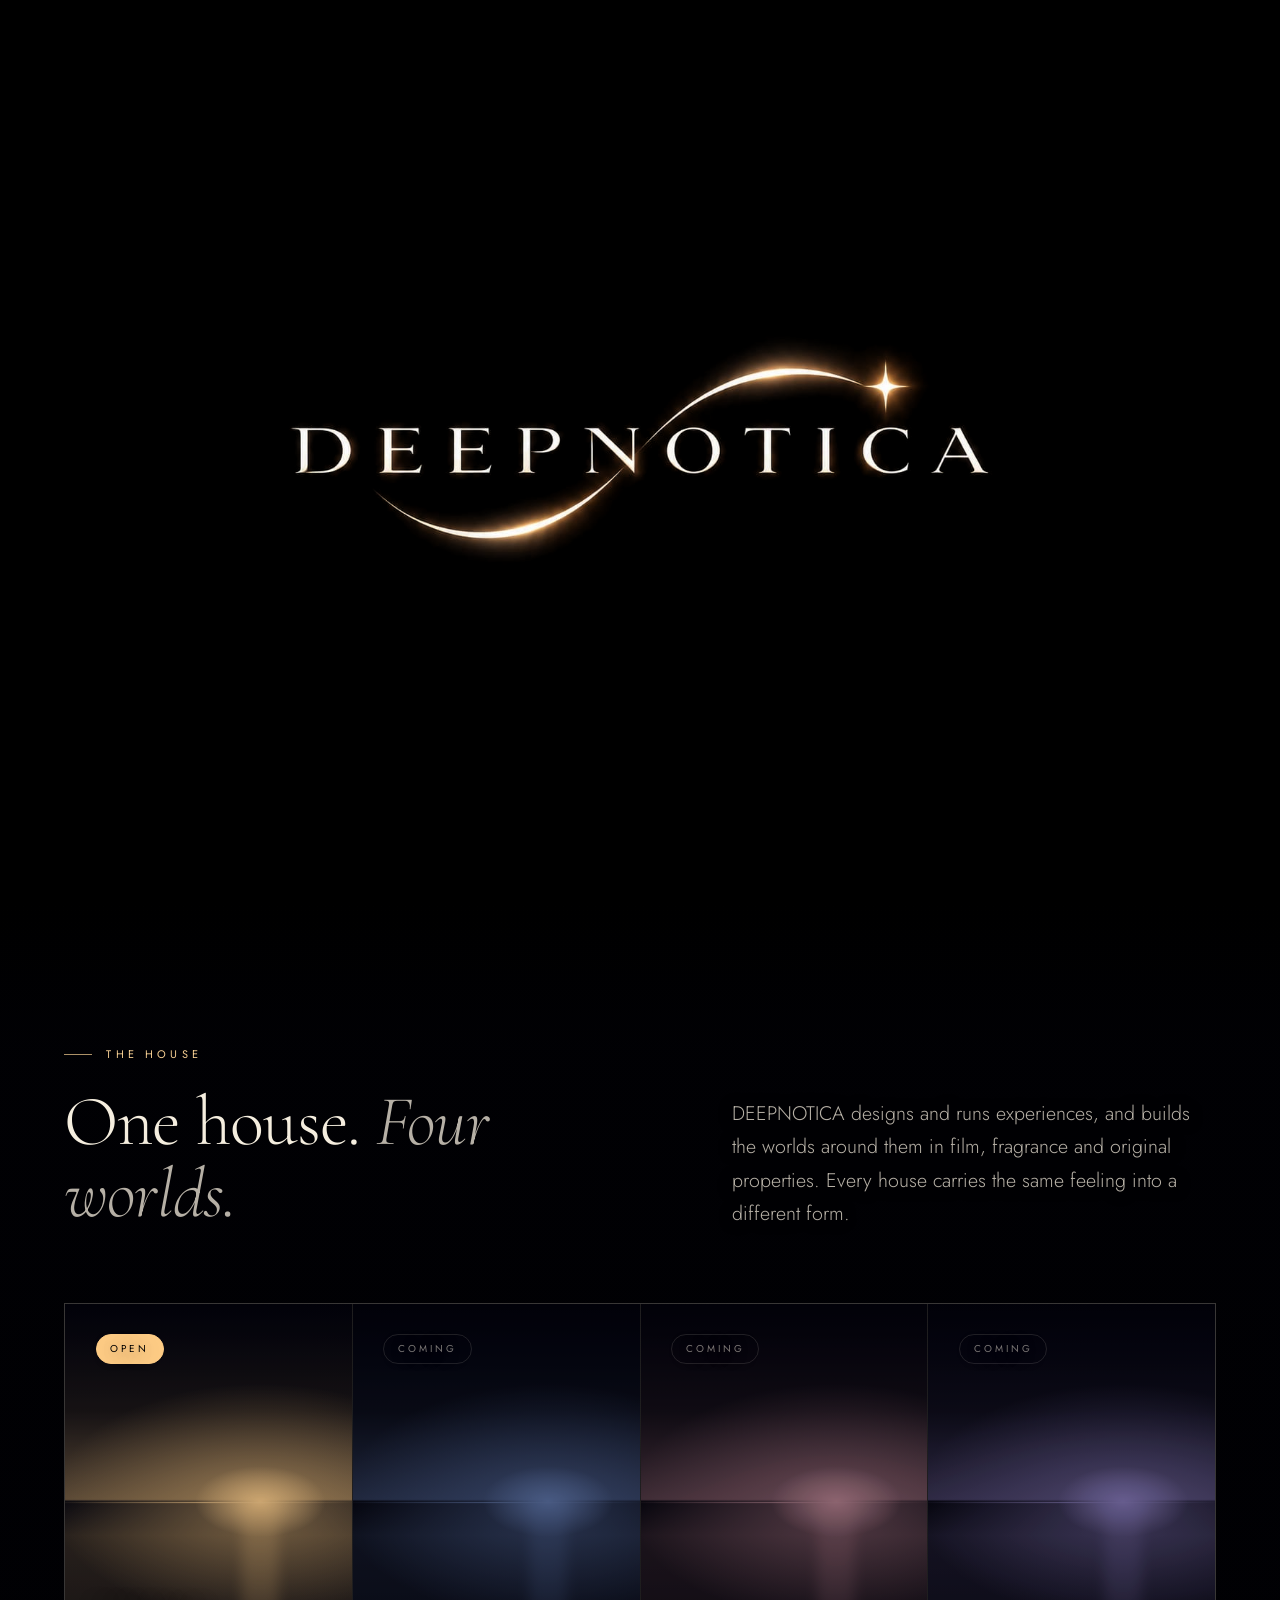
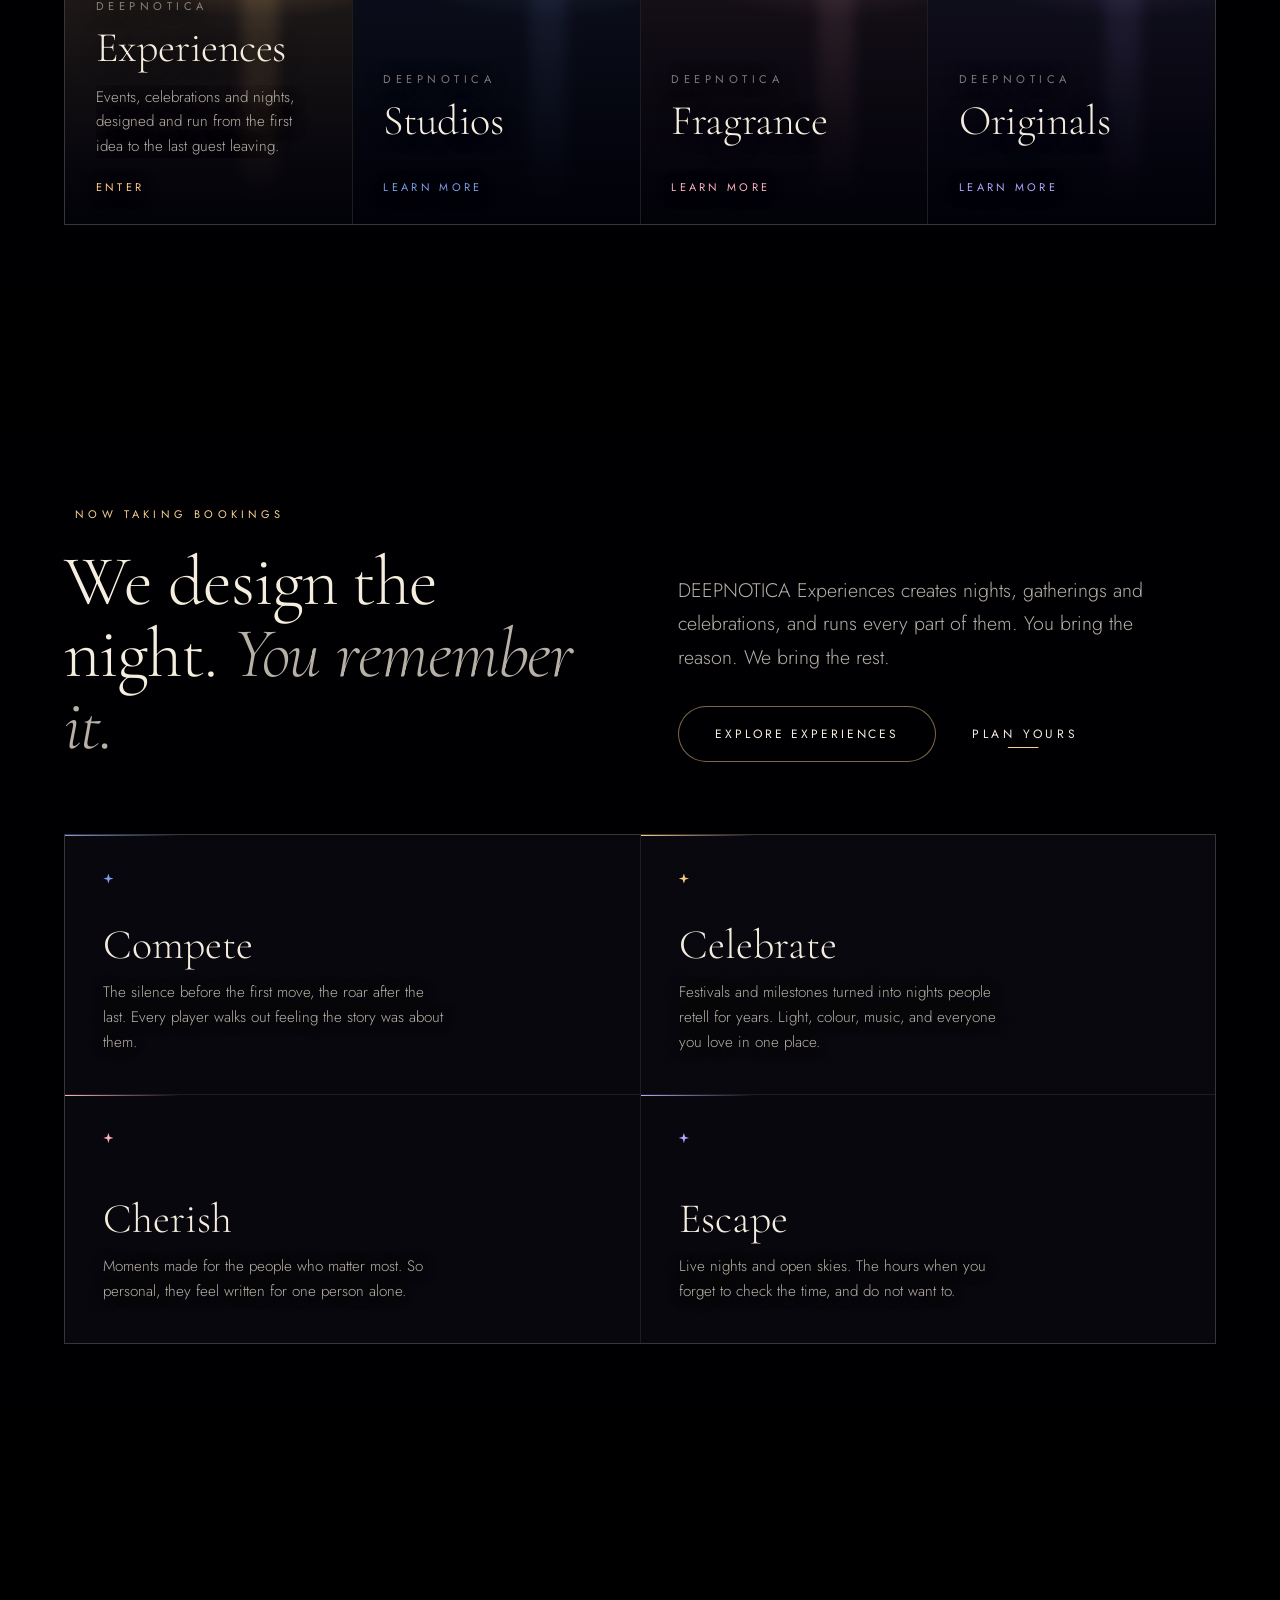
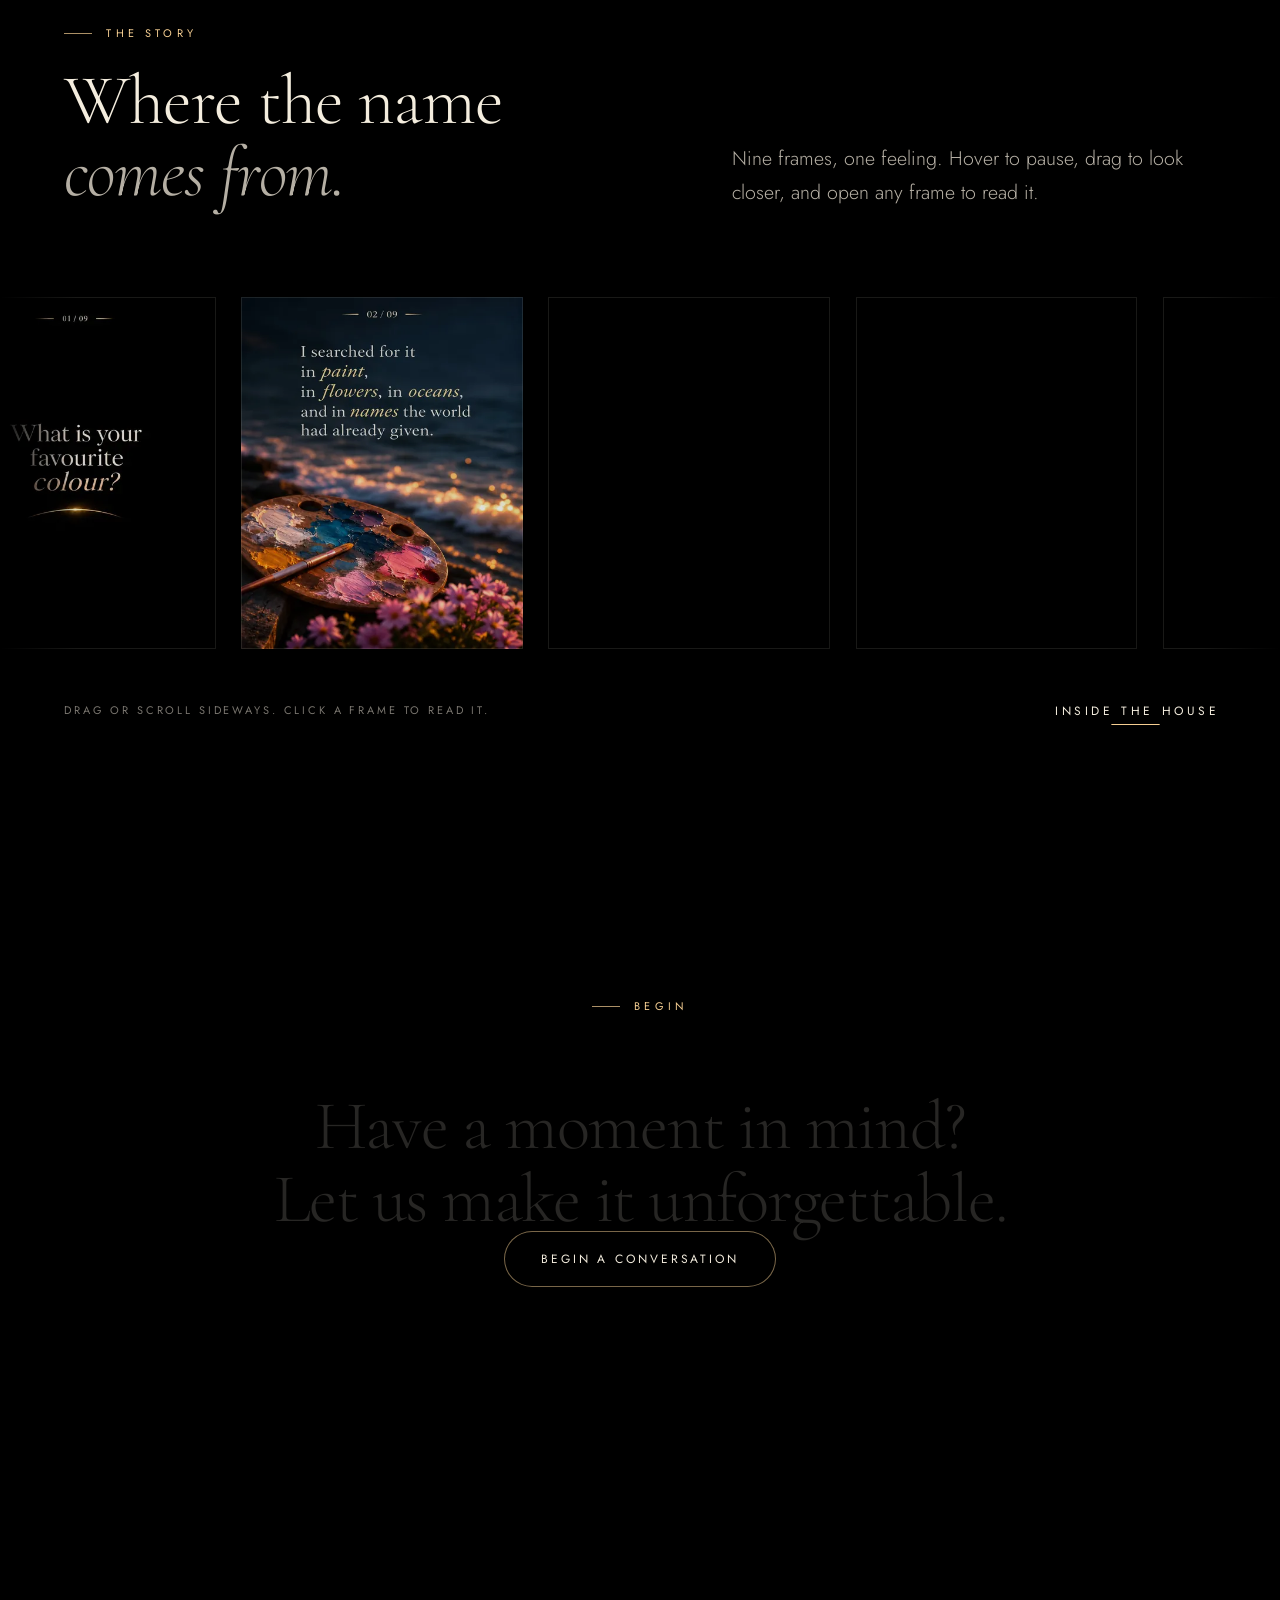
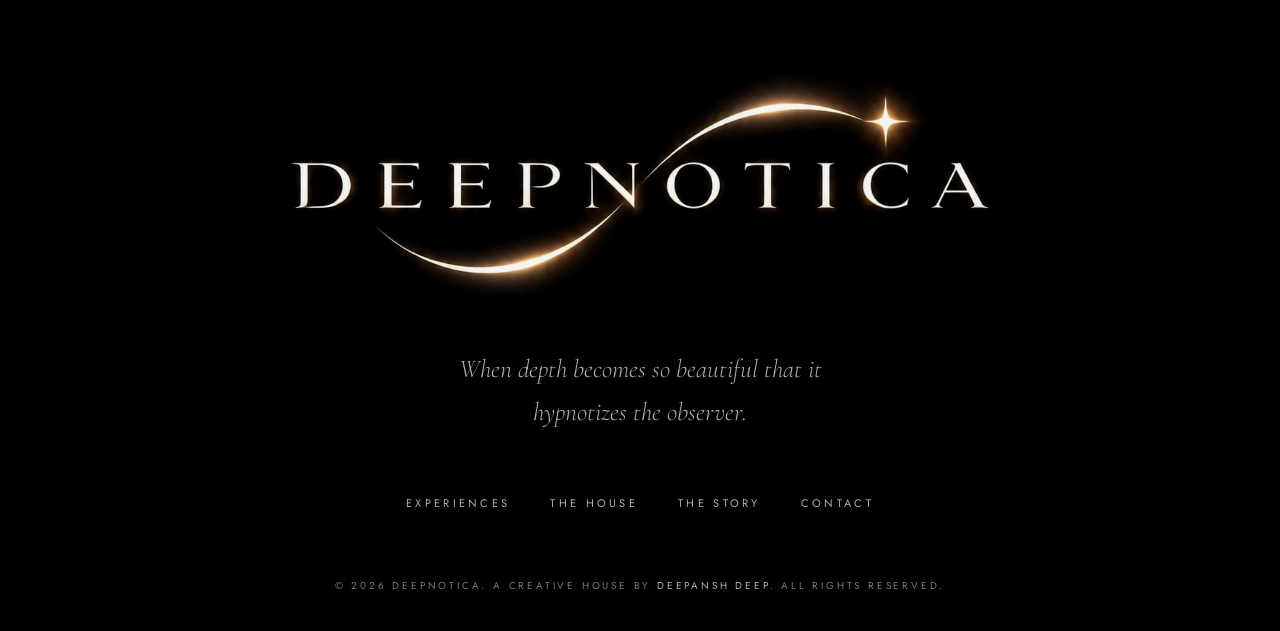
==== commit 49225fd8: "Add contact email, phone and Instagram Co-Authored-By: Claude Sonnet 5.5 <noreply@anthropic.com> Cla" ====
--- a/index.html
+++ b/index.html
@@ -1,7 +1 @@
-<!doctype html><html lang="en"><head><meta charset="utf-8"><meta content="width=device-width,initial-scale=1,viewport-fit=cover" name="viewport"><title>DEEPNOTICA | A creative house that designs and runs experiences</title><meta content="DEEPNOTICA is a creative house that designs and runs experiences worth remembering, and builds the worlds around them: film, fragrance and original properties. Founded by Deepansh Deep." name="description"><meta content="#000000" name="theme-color"><meta content="dark" name="color-scheme"><link href="https://deepnotica.github.io/" rel="canonical"><meta content="website" property="og:type"><meta content="DEEPNOTICA" property="og:site_name"><meta content="DEEPNOTICA | A creative house that designs and runs experiences" property="og:title"><meta content="DEEPNOTICA is a creative house that designs and runs experiences worth remembering, and builds the worlds around them: film, fragrance and original properties. Founded by Deepansh Deep." property="og:description"><meta content="https://deepnotica.github.io/" property="og:url"><meta content="https://deepnotica.github.io/assets/img/og-image.png" property="og:image"><meta content="1200" property="og:image:width"><meta content="630" property="og:image:height"><meta content="summary_large_image" name="twitter:card"><meta content="DEEPNOTICA | A creative house that designs and runs experiences" name="twitter:title"><meta content="DEEPNOTICA is a creative house that designs and runs experiences worth remembering, and builds the worlds around them: film, fragrance and original properties. Founded by Deepansh Deep." name="twitter:description"><meta content="https://deepnotica.github.io/assets/img/og-image.png" name="twitter:image"><link href="assets/img/favicon-32.png" rel="icon" type="image/png" sizes="32x32"><link href="assets/img/apple-touch-icon.png" rel="apple-touch-icon"><link href="site.webmanifest" rel="manifest"><link href="assets/fonts/cormorant-garamond-latin-300-normal.woff2" rel="preload" type="font/woff2" as="font" crossorigin><link href="assets/fonts/cormorant-garamond-latin-300-italic.woff2" rel="preload" type="font/woff2" as="font" crossorigin><link href="assets/fonts/jost-latin-400-normal.woff2" rel="preload" type="font/woff2" as="font" crossorigin><link href="assets/site.css?v=252ca356d1" rel="stylesheet"><script>document.documentElement.classList.add("js")</script>  <script type="application/ld+json">
-  {"@context":"https://schema.org","@graph":[
-    {"@type":"Organization","@id":"https://deepnotica.github.io/#org","name":"DEEPNOTICA","url":"https://deepnotica.github.io/","logo":"https://deepnotica.github.io/assets/img/apple-touch-icon.png","description":"DEEPNOTICA is a creative house that designs and runs experiences worth remembering, and builds the worlds around them: film, fragrance and original properties.","founder":{"@type":"Person","@id":"https://deepansh-deep.github.io/#person","name":"Deepansh Deep","url":"https://deepansh-deep.github.io/"}},
-    {"@type":"WebSite","@id":"https://deepnotica.github.io/#website","name":"DEEPNOTICA","url":"https://deepnotica.github.io/","inLanguage":"en","publisher":{"@id":"https://deepnotica.github.io/#org"}}
-  ]}
-  </script>
-</head><body data-page="home"><a href="#main" class="skip-link">Skip to content</a><canvas aria-hidden="true" class="sky" data-sky-canvas></canvas><div class="sky-fallback" aria-hidden="true"></div><div class="grain" aria-hidden="true"></div><div class="veil" aria-hidden="true" data-veil></div><div class="entrance" role="dialog" aria-labelledby="entrance-title" aria-modal="true" data-entrance><div class="entrance-inner"><h2 class="visually-hidden" id="entrance-title">Enter DEEPNOTICA</h2><div class="entrance-mark"><img alt="DEEPNOTICA" height="383" src="assets/img/logo.webp" width="1054" class="entrance-logo"> <span class="entrance-sweep" aria-hidden="true"></span> <span class="entrance-star" aria-hidden="true"><svg viewBox="0 0 24 24"><path d="M12 0 C12.6 7.6 16.4 11.4 24 12 C16.4 12.6 12.6 16.4 12 24 C11.4 16.4 7.6 12.6 0 12 C7.6 11.4 11.4 7.6 12 0Z"/></svg></span></div></div></div><header class="site-header"><div class="header-inner"><a href="index.html" class="brand" aria-label="DEEPNOTICA home"><img alt="" height="192" src="assets/img/logo-527.webp" width="527"></a><nav aria-label="Main" class="site-nav" id="site-nav"><ul><li><a href="experiences.html">Experiences</a></li><li><a href="house.html">The House</a></li><li><a href="index.html#story">The Story</a></li><li><a href="contact.html">Contact</a></li></ul></nav><button class="sound" type="button" aria-label="Play the DEEPNOTICA soundtrack" aria-pressed="false" data-sound title="Soundtrack"><span class="eq" aria-hidden="true"><i></i><i></i><i></i><i></i><i></i></span></button> <button class="menu-toggle" type="button" aria-controls="site-nav" aria-expanded="false"><span class="menu-lines" aria-hidden="true"><i></i><i></i></span> <span class="visually-hidden" data-menu-label>Open menu</span></button></div></header><main id="main"><section class="hero" data-sky="dusk" aria-label="DEEPNOTICA"><div class="hero-content" data-hero><h1 class="hero-logo" data-hero-logo><img alt="DEEPNOTICA" height="383" src="assets/img/logo.webp" width="1054"> <span class="logo-glow" aria-hidden="true"></span> <span class="logo-colour" aria-hidden="true" data-logo-colour></span></h1><p class="hero-line" data-split>When depth becomes an experience.</p></div><p class="hero-foot" data-hero-foot>A creative house that designs and runs experiences</p></section><section class="house" data-sky="blue" aria-labelledby="house-title" id="houses"><div class="wrap"><div class="intro-split"><div><p class="label" data-light>The house</p><h2 class="title" id="house-title" data-light>One house. <em>Four worlds.</em></h2></div><p class="body-lg" data-light>DEEPNOTICA designs and runs experiences, and builds the worlds around them in film, fragrance and original properties. Every house carries the same feeling into a different form.</p></div><ul class="houses" data-houses><li class="hp hp--open" data-light style="--c:#ffcd86"><a href="experiences.html" class="hp-link"><span class="hp-sky" aria-hidden="true"></span> <span class="hp-status">Open</span> <span class="hp-name"><small>DEEPNOTICA</small>Experiences</span> <span class="hp-desc">Events, celebrations and nights, designed and run from the first idea to the last guest leaving.</span> <span class="hp-go">Enter</span></a></li><li class="hp" data-light style="--c:#7e9fe6"><a href="house.html#houses" class="hp-link"><span class="hp-sky" aria-hidden="true"></span> <span class="hp-status">Coming</span> <span class="hp-name"><small>DEEPNOTICA</small>Studios</span> <span class="hp-desc">Films and visual stories made to absorb an audience into another world.</span> <span class="hp-go">Learn more</span></a></li><li class="hp" data-light style="--c:#ffb2c3"><a href="house.html#houses" class="hp-link"><span class="hp-sky" aria-hidden="true"></span> <span class="hp-status">Coming</span> <span class="hp-name"><small>DEEPNOTICA</small>Fragrance</span> <span class="hp-desc">The feeling of Hypnotica, as a scent. Not masculine, not feminine.</span> <span class="hp-go">Learn more</span></a></li><li class="hp" data-light style="--c:#b9a6ff"><a href="house.html#houses" class="hp-link"><span class="hp-sky" aria-hidden="true"></span> <span class="hp-status">Coming</span> <span class="hp-name"><small>DEEPNOTICA</small>Originals</span> <span class="hp-desc">Signature formats and festivals, created and owned by the house.</span> <span class="hp-go">Learn more</span></a></li></ul></div></section><section class="exp-preview" data-sky="gold" aria-labelledby="exp-title"><div class="wrap"><div class="intro-split"><div><p class="label" data-light><span class="status-dot" aria-hidden="true"></span>Now taking bookings</p><h2 class="title" id="exp-title" data-light>We design the night. <em>You remember it.</em></h2></div><div><p class="body-lg" data-light>DEEPNOTICA Experiences creates nights, gatherings and celebrations, and runs every part of them. You bring the reason. We bring the rest.</p><div class="actions" data-light><a href="experiences.html" class="btn"><span>Explore Experiences</span></a> <a href="contact.html" class="link">Plan yours</a></div></div></div><ul class="cats"><li class="cat" data-light style="--c:#7e9fe6"><span class="cat-star" aria-hidden="true"></span><h3>Compete</h3><p>The silence before the first move, the roar after the last. Every player walks out feeling the story was about them.</p></li><li class="cat" data-light style="--c:#ffcd86"><span class="cat-star" aria-hidden="true"></span><h3>Celebrate</h3><p>Festivals and milestones turned into nights people retell for years. Light, colour, music, and everyone you love in one place.</p></li><li class="cat" data-light style="--c:#ffb2c3"><span class="cat-star" aria-hidden="true"></span><h3>Cherish</h3><p>Moments made for the people who matter most. So personal, they feel written for one person alone.</p></li><li class="cat" data-light style="--c:#b9a6ff"><span class="cat-star" aria-hidden="true"></span><h3>Escape</h3><p>Live nights and open skies. The hours when you forget to check the time, and do not want to.</p></li></ul></div></section><section class="story" data-sky="pink" aria-labelledby="story-title" id="story"><div class="wrap intro-split"><div><p class="label" data-light>The story</p><h2 class="title" id="story-title" data-light>Where the name <em>comes from.</em></h2></div><p class="body-lg" data-light>Nine frames, one feeling. Hover to pause, drag to look closer, and open any frame to read it.</p></div><div class="reel" role="region" aria-label="The DEEPNOTICA story in nine frames. Use the arrow keys or drag to move." data-reel tabindex="0"><ul class="reel-track" data-reel-track><li class="reel-item"><button class="reel-frame" type="button" aria-label="Read frame 1 of 9" data-open="1"><img alt="What is your favourite colour?" height="600" src="assets/img/frames/frame-01-480.webp" width="480" loading="lazy" decoding="async" draggable="false" sizes="(max-width: 760px) 66vw, 22vw" srcset="assets/img/frames/frame-01-480.webp 480w, assets/img/frames/frame-01.webp 1000w"></button></li><li class="reel-item"><button class="reel-frame" type="button" aria-label="Read frame 2 of 9" data-open="2"><img alt="I searched for it in paint, in flowers, in oceans, and in names the world had already given." height="600" src="assets/img/frames/frame-02-480.webp" width="480" loading="lazy" decoding="async" draggable="false" sizes="(max-width: 760px) 66vw, 22vw" srcset="assets/img/frames/frame-02-480.webp 480w, assets/img/frames/frame-02.webp 1000w"></button></li><li class="reel-item"><button class="reel-frame" type="button" aria-label="Read frame 3 of 9" data-open="3"><img alt="None of them were mine." height="600" src="assets/img/frames/frame-03-480.webp" width="480" loading="lazy" decoding="async" draggable="false" sizes="(max-width: 760px) 66vw, 22vw" srcset="assets/img/frames/frame-03-480.webp 480w, assets/img/frames/frame-03.webp 1000w"></button></li><li class="reel-item"><button class="reel-frame" type="button" aria-label="Read frame 4 of 9" data-open="4"><img alt="My favourite colour exists only in that fleeting moment, when the sky forgets whether it is becoming day, or surrendering to night." height="600" src="assets/img/frames/frame-04-480.webp" width="480" loading="lazy" decoding="async" draggable="false" sizes="(max-width: 760px) 66vw, 22vw" srcset="assets/img/frames/frame-04-480.webp 480w, assets/img/frames/frame-04.webp 1000w"></button></li><li class="reel-item"><button class="reel-frame" type="button" aria-label="Read frame 5 of 9" data-open="5"><img alt="There, the infinite blue meets gold. Gold melts into pink. Pink drifts into violet." height="600" src="assets/img/frames/frame-05-480.webp" width="480" loading="lazy" decoding="async" draggable="false" sizes="(max-width: 760px) 66vw, 22vw" srcset="assets/img/frames/frame-05-480.webp 480w, assets/img/frames/frame-05.webp 1000w"></button></li><li class="reel-item"><button class="reel-frame" type="button" aria-label="Read frame 6 of 9" data-open="6"><img alt="Blue, infinity. Gold, warmth and hope. Pink, love. Violet, peace." height="600" src="assets/img/frames/frame-06-480.webp" width="480" loading="lazy" decoding="async" draggable="false" sizes="(max-width: 760px) 66vw, 22vw" srcset="assets/img/frames/frame-06-480.webp 480w, assets/img/frames/frame-06.webp 1000w"></button></li><li class="reel-item"><button class="reel-frame" type="button" aria-label="Read frame 7 of 9" data-open="7"><img alt="None of the colours compete. None of them disappear. Each one gives birth to the next, until they no longer exist as colours at all." height="600" src="assets/img/frames/frame-07-480.webp" width="480" loading="lazy" decoding="async" draggable="false" sizes="(max-width: 760px) 66vw, 22vw" srcset="assets/img/frames/frame-07-480.webp 480w, assets/img/frames/frame-07.webp 1000w"></button></li><li class="reel-item"><button class="reel-frame" type="button" aria-label="Read frame 8 of 9" data-open="8"><img alt="They become a feeling. The horizon breathes. Time forgets to move. That is the moment I call DEEPNOTICA." height="600" src="assets/img/frames/frame-08-480.webp" width="480" loading="lazy" decoding="async" draggable="false" sizes="(max-width: 760px) 66vw, 22vw" srcset="assets/img/frames/frame-08-480.webp 480w, assets/img/frames/frame-08.webp 1000w"></button></li><li class="reel-item"><button class="reel-frame" type="button" aria-label="Read frame 9 of 9" data-open="9"><img alt="DEEPNOTICA. When depth becomes so beautiful that it hypnotizes the observer." height="600" src="assets/img/frames/frame-09-480.webp" width="480" loading="lazy" decoding="async" draggable="false" sizes="(max-width: 760px) 66vw, 22vw" srcset="assets/img/frames/frame-09-480.webp 480w, assets/img/frames/frame-09.webp 1000w"></button></li><li class="reel-item"><button class="reel-frame" type="button" aria-label="Read frame 1 of 9" data-open="1" aria-hidden="true" tabindex="-1"><img alt="What is your favourite colour?" height="600" src="assets/img/frames/frame-01-480.webp" width="480" loading="lazy" decoding="async" draggable="false" sizes="(max-width: 760px) 66vw, 22vw" srcset="assets/img/frames/frame-01-480.webp 480w, assets/img/frames/frame-01.webp 1000w"></button></li><li class="reel-item"><button class="reel-frame" type="button" aria-label="Read frame 2 of 9" data-open="2" aria-hidden="true" tabindex="-1"><img alt="I searched for it in paint, in flowers, in oceans, and in names the world had already given." height="600" src="assets/img/frames/frame-02-480.webp" width="480" loading="lazy" decoding="async" draggable="false" sizes="(max-width: 760px) 66vw, 22vw" srcset="assets/img/frames/frame-02-480.webp 480w, assets/img/frames/frame-02.webp 1000w"></button></li><li class="reel-item"><button class="reel-frame" type="button" aria-label="Read frame 3 of 9" data-open="3" aria-hidden="true" tabindex="-1"><img alt="None of them were mine." height="600" src="assets/img/frames/frame-03-480.webp" width="480" loading="lazy" decoding="async" draggable="false" sizes="(max-width: 760px) 66vw, 22vw" srcset="assets/img/frames/frame-03-480.webp 480w, assets/img/frames/frame-03.webp 1000w"></button></li><li class="reel-item"><button class="reel-frame" type="button" aria-label="Read frame 4 of 9" data-open="4" aria-hidden="true" tabindex="-1"><img alt="My favourite colour exists only in that fleeting moment, when the sky forgets whether it is becoming day, or surrendering to night." height="600" src="assets/img/frames/frame-04-480.webp" width="480" loading="lazy" decoding="async" draggable="false" sizes="(max-width: 760px) 66vw, 22vw" srcset="assets/img/frames/frame-04-480.webp 480w, assets/img/frames/frame-04.webp 1000w"></button></li><li class="reel-item"><button class="reel-frame" type="button" aria-label="Read frame 5 of 9" data-open="5" aria-hidden="true" tabindex="-1"><img alt="There, the infinite blue meets gold. Gold melts into pink. Pink drifts into violet." height="600" src="assets/img/frames/frame-05-480.webp" width="480" loading="lazy" decoding="async" draggable="false" sizes="(max-width: 760px) 66vw, 22vw" srcset="assets/img/frames/frame-05-480.webp 480w, assets/img/frames/frame-05.webp 1000w"></button></li><li class="reel-item"><button class="reel-frame" type="button" aria-label="Read frame 6 of 9" data-open="6" aria-hidden="true" tabindex="-1"><img alt="Blue, infinity. Gold, warmth and hope. Pink, love. Violet, peace." height="600" src="assets/img/frames/frame-06-480.webp" width="480" loading="lazy" decoding="async" draggable="false" sizes="(max-width: 760px) 66vw, 22vw" srcset="assets/img/frames/frame-06-480.webp 480w, assets/img/frames/frame-06.webp 1000w"></button></li><li class="reel-item"><button class="reel-frame" type="button" aria-label="Read frame 7 of 9" data-open="7" aria-hidden="true" tabindex="-1"><img alt="None of the colours compete. None of them disappear. Each one gives birth to the next, until they no longer exist as colours at all." height="600" src="assets/img/frames/frame-07-480.webp" width="480" loading="lazy" decoding="async" draggable="false" sizes="(max-width: 760px) 66vw, 22vw" srcset="assets/img/frames/frame-07-480.webp 480w, assets/img/frames/frame-07.webp 1000w"></button></li><li class="reel-item"><button class="reel-frame" type="button" aria-label="Read frame 8 of 9" data-open="8" aria-hidden="true" tabindex="-1"><img alt="They become a feeling. The horizon breathes. Time forgets to move. That is the moment I call DEEPNOTICA." height="600" src="assets/img/frames/frame-08-480.webp" width="480" loading="lazy" decoding="async" draggable="false" sizes="(max-width: 760px) 66vw, 22vw" srcset="assets/img/frames/frame-08-480.webp 480w, assets/img/frames/frame-08.webp 1000w"></button></li><li class="reel-item"><button class="reel-frame" type="button" aria-label="Read frame 9 of 9" data-open="9" aria-hidden="true" tabindex="-1"><img alt="DEEPNOTICA. When depth becomes so beautiful that it hypnotizes the observer." height="600" src="assets/img/frames/frame-09-480.webp" width="480" loading="lazy" decoding="async" draggable="false" sizes="(max-width: 760px) 66vw, 22vw" srcset="assets/img/frames/frame-09-480.webp 480w, assets/img/frames/frame-09.webp 1000w"></button></li></ul></div><div class="wrap reel-foot"><p class="reel-hint" data-light>Drag or scroll sideways. Click a frame to read it.</p><a href="house.html" class="link" data-light>Inside the house</a></div></section><section class="cta" data-sky="violet" aria-labelledby="cta-title"><div class="wrap cta-inner"><p class="label" data-light>Begin</p><h2 class="cta-title" id="cta-title" data-fill><span class="row"><span class="w">Have</span> <span class="w">a</span> <span class="w">moment</span> <span class="w">in</span> <span class="w">mind?</span></span> <span class="row"><span class="w">Let</span> <span class="w">us</span> <span class="w">make</span> <span class="w">it</span> <span class="w w--key">unforgettable.</span></span></h2><a href="contact.html" class="btn" data-light><span>Begin a conversation</span></a></div></section></main><dialog aria-label="Story frame" class="viewer" data-viewer><figure class="viewer-figure"><img alt="" class="viewer-img" data-viewer-img></figure><div class="viewer-bar"><button class="viewer-btn" type="button" data-viewer-prev>Previous</button><p class="viewer-count" aria-live="polite"><span data-viewer-now>01</span><span class="viewer-sep"></span>09</p><button class="viewer-btn" type="button" data-viewer-next>Next</button></div><button class="viewer-close" type="button" autofocus data-viewer-close>Close <span class="viewer-key">Esc</span></button><p class="viewer-hint">Use the arrow keys or swipe to move between frames</p></dialog><footer class="site-footer" data-sky="dawn"><img alt="DEEPNOTICA" height="383" src="assets/img/logo.webp" width="1054" loading="lazy" class="footer-logo" data-light><p class="footer-line" data-light>When depth becomes so beautiful that it hypnotizes the observer.</p><nav aria-label="Footer" class="footer-nav"><a href="experiences.html">Experiences</a> <a href="house.html">The House</a> <a href="index.html#story">The Story</a> <a href="contact.html">Contact</a></nav><p class="footer-copy">&copy; <span data-year>2026</span> DEEPNOTICA. A creative house by <a href="https://deepansh-deep.github.io/" rel="noopener" target="_blank">Deepansh Deep</a>. All rights reserved.</p></footer><audio data-audio loop preload="none" src="assets/audio/deepnotica-theme.mp3"></audio><script src="assets/vendor/gsap.min.js"></script><script src="assets/vendor/ScrollTrigger.min.js"></script><script src="assets/vendor/lenis.min.js"></script><script src="assets/site.js?v=2f947d69e4"></script></body></html>+<!doctype html><html lang="en"><head><meta charset="utf-8"><meta content="width=device-width,initial-scale=1,viewport-fit=cover" name="viewport"><title>DEEPNOTICA | A creative house that designs and runs experiences</title><meta content="DEEPNOTICA is a creative house that designs and runs experiences worth remembering, and builds the worlds around them: film, fragrance and original properties. Founded by Deepansh Deep." name="description"><meta content="#000000" name="theme-color"><meta content="dark" name="color-scheme"><link href="https://deepnotica.github.io/" rel="canonical"><meta content="website" property="og:type"><meta content="DEEPNOTICA" property="og:site_name"><meta content="DEEPNOTICA | A creative house that designs and runs experiences" property="og:title"><meta content="DEEPNOTICA is a creative house that designs and runs experiences worth remembering, and builds the worlds around them: film, fragrance and original properties. Founded by Deepansh Deep." property="og:description"><meta content="https://deepnotica.github.io/" property="og:url"><meta content="https://deepnotica.github.io/assets/img/og-image.png" property="og:image"><meta content="1200" property="og:image:width"><meta content="630" property="og:image:height"><meta content="summary_large_image" name="twitter:card"><meta content="DEEPNOTICA | A creative house that designs and runs experiences" name="twitter:title"><meta content="DEEPNOTICA is a creative house that designs and runs experiences worth remembering, and builds the worlds around them: film, fragrance and original properties. Founded by Deepansh Deep." name="twitter:description"><meta content="https://deepnotica.github.io/assets/img/og-image.png" name="twitter:image"><link href="assets/img/favicon-32.png" rel="icon" type="image/png" sizes="32x32"><link href="assets/img/apple-touch-icon.png" rel="apple-touch-icon"><link href="site.webmanifest" rel="manifest"><link href="assets/fonts/cormorant-garamond-latin-300-normal.woff2" rel="preload" type="font/woff2" as="font" crossorigin><link href="assets/fonts/cormorant-garamond-latin-300-italic.woff2" rel="preload" type="font/woff2" as="font" crossorigin><link href="assets/fonts/jost-latin-400-normal.woff2" rel="preload" type="font/woff2" as="font" crossorigin><link href="assets/site.css?v=252ca356d1" rel="stylesheet"><script>document.documentElement.classList.add("js")</script></head><body data-page="home"><a href="#main" class="skip-link">Skip to content</a><canvas aria-hidden="true" class="sky" data-sky-canvas></canvas><div class="sky-fallback" aria-hidden="true"></div><div class="grain" aria-hidden="true"></div><div class="veil" aria-hidden="true" data-veil></div><div class="entrance" role="dialog" aria-labelledby="entrance-title" aria-modal="true" data-entrance><div class="entrance-inner"><h2 class="visually-hidden" id="entrance-title">Enter DEEPNOTICA</h2><div class="entrance-mark"><img alt="DEEPNOTICA" height="383" src="assets/img/logo.webp" width="1054" class="entrance-logo"> <span class="entrance-sweep" aria-hidden="true"></span> <span class="entrance-star" aria-hidden="true"><svg viewBox="0 0 24 24"><path d="M12 0 C12.6 7.6 16.4 11.4 24 12 C16.4 12.6 12.6 16.4 12 24 C11.4 16.4 7.6 12.6 0 12 C7.6 11.4 11.4 7.6 12 0Z"/></svg></span></div></div></div><header class="site-header"><div class="header-inner"><a href="index.html" class="brand" aria-label="DEEPNOTICA home"><img alt="" height="192" src="assets/img/logo-527.webp" width="527"></a><nav aria-label="Main" class="site-nav" id="site-nav"><ul><li><a href="experiences.html">Experiences</a></li><li><a href="house.html">The House</a></li><li><a href="index.html#story">The Story</a></li><li><a href="contact.html">Contact</a></li></ul></nav><button class="sound" type="button" aria-label="Play the DEEPNOTICA soundtrack" aria-pressed="false" data-sound title="Soundtrack"><span class="eq" aria-hidden="true"><i></i><i></i><i></i><i></i><i></i></span></button> <button class="menu-toggle" type="button" aria-controls="site-nav" aria-expanded="false"><span class="menu-lines" aria-hidden="true"><i></i><i></i></span> <span class="visually-hidden" data-menu-label>Open menu</span></button></div></header><main id="main"><section class="hero" data-sky="dusk" aria-label="DEEPNOTICA"><div class="hero-content" data-hero><h1 class="hero-logo" data-hero-logo><img alt="DEEPNOTICA" height="383" src="assets/img/logo.webp" width="1054"> <span class="logo-glow" aria-hidden="true"></span> <span class="logo-colour" aria-hidden="true" data-logo-colour></span></h1><p class="hero-line" data-split>When depth becomes an experience.</p></div><p class="hero-foot" data-hero-foot>A creative house that designs and runs experiences</p></section><section class="house" data-sky="blue" aria-labelledby="house-title" id="houses"><div class="wrap"><div class="intro-split"><div><p class="label" data-light>The house</p><h2 class="title" id="house-title" data-light>One house. <em>Four worlds.</em></h2></div><p class="body-lg" data-light>DEEPNOTICA designs and runs experiences, and builds the worlds around them in film, fragrance and original properties. Every house carries the same feeling into a different form.</p></div><ul class="houses" data-houses><li class="hp hp--open" data-light style="--c:#ffcd86"><a href="experiences.html" class="hp-link"><span class="hp-sky" aria-hidden="true"></span> <span class="hp-status">Open</span> <span class="hp-name"><small>DEEPNOTICA</small>Experiences</span> <span class="hp-desc">Events, celebrations and nights, designed and run from the first idea to the last guest leaving.</span> <span class="hp-go">Enter</span></a></li><li class="hp" data-light style="--c:#7e9fe6"><a href="house.html#houses" class="hp-link"><span class="hp-sky" aria-hidden="true"></span> <span class="hp-status">Coming</span> <span class="hp-name"><small>DEEPNOTICA</small>Studios</span> <span class="hp-desc">Films and visual stories made to absorb an audience into another world.</span> <span class="hp-go">Learn more</span></a></li><li class="hp" data-light style="--c:#ffb2c3"><a href="house.html#houses" class="hp-link"><span class="hp-sky" aria-hidden="true"></span> <span class="hp-status">Coming</span> <span class="hp-name"><small>DEEPNOTICA</small>Fragrance</span> <span class="hp-desc">The feeling of Hypnotica, as a scent. Not masculine, not feminine.</span> <span class="hp-go">Learn more</span></a></li><li class="hp" data-light style="--c:#b9a6ff"><a href="house.html#houses" class="hp-link"><span class="hp-sky" aria-hidden="true"></span> <span class="hp-status">Coming</span> <span class="hp-name"><small>DEEPNOTICA</small>Originals</span> <span class="hp-desc">Signature formats and festivals, created and owned by the house.</span> <span class="hp-go">Learn more</span></a></li></ul></div></section><section class="exp-preview" data-sky="gold" aria-labelledby="exp-title"><div class="wrap"><div class="intro-split"><div><p class="label" data-light><span class="status-dot" aria-hidden="true"></span>Now taking bookings</p><h2 class="title" id="exp-title" data-light>We design the night. <em>You remember it.</em></h2></div><div><p class="body-lg" data-light>DEEPNOTICA Experiences creates nights, gatherings and celebrations, and runs every part of them. You bring the reason. We bring the rest.</p><div class="actions" data-light><a href="experiences.html" class="btn"><span>Explore Experiences</span></a> <a href="contact.html" class="link">Plan yours</a></div></div></div><ul class="cats"><li class="cat" data-light style="--c:#7e9fe6"><span class="cat-star" aria-hidden="true"></span><h3>Compete</h3><p>The silence before the first move, the roar after the last. Every player walks out feeling the story was about them.</p></li><li class="cat" data-light style="--c:#ffcd86"><span class="cat-star" aria-hidden="true"></span><h3>Celebrate</h3><p>Festivals and milestones turned into nights people retell for years. Light, colour, music, and everyone you love in one place.</p></li><li class="cat" data-light style="--c:#ffb2c3"><span class="cat-star" aria-hidden="true"></span><h3>Cherish</h3><p>Moments made for the people who matter most. So personal, they feel written for one person alone.</p></li><li class="cat" data-light style="--c:#b9a6ff"><span class="cat-star" aria-hidden="true"></span><h3>Escape</h3><p>Live nights and open skies. The hours when you forget to check the time, and do not want to.</p></li></ul></div></section><section class="story" data-sky="pink" aria-labelledby="story-title" id="story"><div class="wrap intro-split"><div><p class="label" data-light>The story</p><h2 class="title" id="story-title" data-light>Where the name <em>comes from.</em></h2></div><p class="body-lg" data-light>Nine frames, one feeling. Hover to pause, drag to look closer, and open any frame to read it.</p></div><div class="reel" role="region" aria-label="The DEEPNOTICA story in nine frames. Use the arrow keys or drag to move." data-reel tabindex="0"><ul class="reel-track" data-reel-track><li class="reel-item"><button class="reel-frame" type="button" aria-label="Read frame 1 of 9" data-open="1"><img alt="What is your favourite colour?" height="600" src="assets/img/frames/frame-01-480.webp" width="480" loading="lazy" decoding="async" draggable="false" sizes="(max-width: 760px) 66vw, 22vw" srcset="assets/img/frames/frame-01-480.webp 480w, assets/img/frames/frame-01.webp 1000w"></button></li><li class="reel-item"><button class="reel-frame" type="button" aria-label="Read frame 2 of 9" data-open="2"><img alt="I searched for it in paint, in flowers, in oceans, and in names the world had already given." height="600" src="assets/img/frames/frame-02-480.webp" width="480" loading="lazy" decoding="async" draggable="false" sizes="(max-width: 760px) 66vw, 22vw" srcset="assets/img/frames/frame-02-480.webp 480w, assets/img/frames/frame-02.webp 1000w"></button></li><li class="reel-item"><button class="reel-frame" type="button" aria-label="Read frame 3 of 9" data-open="3"><img alt="None of them were mine." height="600" src="assets/img/frames/frame-03-480.webp" width="480" loading="lazy" decoding="async" draggable="false" sizes="(max-width: 760px) 66vw, 22vw" srcset="assets/img/frames/frame-03-480.webp 480w, assets/img/frames/frame-03.webp 1000w"></button></li><li class="reel-item"><button class="reel-frame" type="button" aria-label="Read frame 4 of 9" data-open="4"><img alt="My favourite colour exists only in that fleeting moment, when the sky forgets whether it is becoming day, or surrendering to night." height="600" src="assets/img/frames/frame-04-480.webp" width="480" loading="lazy" decoding="async" draggable="false" sizes="(max-width: 760px) 66vw, 22vw" srcset="assets/img/frames/frame-04-480.webp 480w, assets/img/frames/frame-04.webp 1000w"></button></li><li class="reel-item"><button class="reel-frame" type="button" aria-label="Read frame 5 of 9" data-open="5"><img alt="There, the infinite blue meets gold. Gold melts into pink. Pink drifts into violet." height="600" src="assets/img/frames/frame-05-480.webp" width="480" loading="lazy" decoding="async" draggable="false" sizes="(max-width: 760px) 66vw, 22vw" srcset="assets/img/frames/frame-05-480.webp 480w, assets/img/frames/frame-05.webp 1000w"></button></li><li class="reel-item"><button class="reel-frame" type="button" aria-label="Read frame 6 of 9" data-open="6"><img alt="Blue, infinity. Gold, warmth and hope. Pink, love. Violet, peace." height="600" src="assets/img/frames/frame-06-480.webp" width="480" loading="lazy" decoding="async" draggable="false" sizes="(max-width: 760px) 66vw, 22vw" srcset="assets/img/frames/frame-06-480.webp 480w, assets/img/frames/frame-06.webp 1000w"></button></li><li class="reel-item"><button class="reel-frame" type="button" aria-label="Read frame 7 of 9" data-open="7"><img alt="None of the colours compete. None of them disappear. Each one gives birth to the next, until they no longer exist as colours at all." height="600" src="assets/img/frames/frame-07-480.webp" width="480" loading="lazy" decoding="async" draggable="false" sizes="(max-width: 760px) 66vw, 22vw" srcset="assets/img/frames/frame-07-480.webp 480w, assets/img/frames/frame-07.webp 1000w"></button></li><li class="reel-item"><button class="reel-frame" type="button" aria-label="Read frame 8 of 9" data-open="8"><img alt="They become a feeling. The horizon breathes. Time forgets to move. That is the moment I call DEEPNOTICA." height="600" src="assets/img/frames/frame-08-480.webp" width="480" loading="lazy" decoding="async" draggable="false" sizes="(max-width: 760px) 66vw, 22vw" srcset="assets/img/frames/frame-08-480.webp 480w, assets/img/frames/frame-08.webp 1000w"></button></li><li class="reel-item"><button class="reel-frame" type="button" aria-label="Read frame 9 of 9" data-open="9"><img alt="DEEPNOTICA. When depth becomes so beautiful that it hypnotizes the observer." height="600" src="assets/img/frames/frame-09-480.webp" width="480" loading="lazy" decoding="async" draggable="false" sizes="(max-width: 760px) 66vw, 22vw" srcset="assets/img/frames/frame-09-480.webp 480w, assets/img/frames/frame-09.webp 1000w"></button></li><li class="reel-item"><button class="reel-frame" type="button" aria-label="Read frame 1 of 9" data-open="1" aria-hidden="true" tabindex="-1"><img alt="What is your favourite colour?" height="600" src="assets/img/frames/frame-01-480.webp" width="480" loading="lazy" decoding="async" draggable="false" sizes="(max-width: 760px) 66vw, 22vw" srcset="assets/img/frames/frame-01-480.webp 480w, assets/img/frames/frame-01.webp 1000w"></button></li><li class="reel-item"><button class="reel-frame" type="button" aria-label="Read frame 2 of 9" data-open="2" aria-hidden="true" tabindex="-1"><img alt="I searched for it in paint, in flowers, in oceans, and in names the world had already given." height="600" src="assets/img/frames/frame-02-480.webp" width="480" loading="lazy" decoding="async" draggable="false" sizes="(max-width: 760px) 66vw, 22vw" srcset="assets/img/frames/frame-02-480.webp 480w, assets/img/frames/frame-02.webp 1000w"></button></li><li class="reel-item"><button class="reel-frame" type="button" aria-label="Read frame 3 of 9" data-open="3" aria-hidden="true" tabindex="-1"><img alt="None of them were mine." height="600" src="assets/img/frames/frame-03-480.webp" width="480" loading="lazy" decoding="async" draggable="false" sizes="(max-width: 760px) 66vw, 22vw" srcset="assets/img/frames/frame-03-480.webp 480w, assets/img/frames/frame-03.webp 1000w"></button></li><li class="reel-item"><button class="reel-frame" type="button" aria-label="Read frame 4 of 9" data-open="4" aria-hidden="true" tabindex="-1"><img alt="My favourite colour exists only in that fleeting moment, when the sky forgets whether it is becoming day, or surrendering to night." height="600" src="assets/img/frames/frame-04-480.webp" width="480" loading="lazy" decoding="async" draggable="false" sizes="(max-width: 760px) 66vw, 22vw" srcset="assets/img/frames/frame-04-480.webp 480w, assets/img/frames/frame-04.webp 1000w"></button></li><li class="reel-item"><button class="reel-frame" type="button" aria-label="Read frame 5 of 9" data-open="5" aria-hidden="true" tabindex="-1"><img alt="There, the infinite blue meets gold. Gold melts into pink. Pink drifts into violet." height="600" src="assets/img/frames/frame-05-480.webp" width="480" loading="lazy" decoding="async" draggable="false" sizes="(max-width: 760px) 66vw, 22vw" srcset="assets/img/frames/frame-05-480.webp 480w, assets/img/frames/frame-05.webp 1000w"></button></li><li class="reel-item"><button class="reel-frame" type="button" aria-label="Read frame 6 of 9" data-open="6" aria-hidden="true" tabindex="-1"><img alt="Blue, infinity. Gold, warmth and hope. Pink, love. Violet, peace." height="600" src="assets/img/frames/frame-06-480.webp" width="480" loading="lazy" decoding="async" draggable="false" sizes="(max-width: 760px) 66vw, 22vw" srcset="assets/img/frames/frame-06-480.webp 480w, assets/img/frames/frame-06.webp 1000w"></button></li><li class="reel-item"><button class="reel-frame" type="button" aria-label="Read frame 7 of 9" data-open="7" aria-hidden="true" tabindex="-1"><img alt="None of the colours compete. None of them disappear. Each one gives birth to the next, until they no longer exist as colours at all." height="600" src="assets/img/frames/frame-07-480.webp" width="480" loading="lazy" decoding="async" draggable="false" sizes="(max-width: 760px) 66vw, 22vw" srcset="assets/img/frames/frame-07-480.webp 480w, assets/img/frames/frame-07.webp 1000w"></button></li><li class="reel-item"><button class="reel-frame" type="button" aria-label="Read frame 8 of 9" data-open="8" aria-hidden="true" tabindex="-1"><img alt="They become a feeling. The horizon breathes. Time forgets to move. That is the moment I call DEEPNOTICA." height="600" src="assets/img/frames/frame-08-480.webp" width="480" loading="lazy" decoding="async" draggable="false" sizes="(max-width: 760px) 66vw, 22vw" srcset="assets/img/frames/frame-08-480.webp 480w, assets/img/frames/frame-08.webp 1000w"></button></li><li class="reel-item"><button class="reel-frame" type="button" aria-label="Read frame 9 of 9" data-open="9" aria-hidden="true" tabindex="-1"><img alt="DEEPNOTICA. When depth becomes so beautiful that it hypnotizes the observer." height="600" src="assets/img/frames/frame-09-480.webp" width="480" loading="lazy" decoding="async" draggable="false" sizes="(max-width: 760px) 66vw, 22vw" srcset="assets/img/frames/frame-09-480.webp 480w, assets/img/frames/frame-09.webp 1000w"></button></li></ul></div><div class="wrap reel-foot"><p class="reel-hint" data-light>Drag or scroll sideways. Click a frame to read it.</p><a href="house.html" class="link" data-light>Inside the house</a></div></section><section class="cta" data-sky="violet" aria-labelledby="cta-title"><div class="wrap cta-inner"><p class="label" data-light>Begin</p><h2 class="cta-title" id="cta-title" data-fill><span class="row"><span class="w">Have</span> <span class="w">a</span> <span class="w">moment</span> <span class="w">in</span> <span class="w">mind?</span></span> <span class="row"><span class="w">Let</span> <span class="w">us</span> <span class="w">make</span> <span class="w">it</span> <span class="w w--key">unforgettable.</span></span></h2><a href="contact.html" class="btn" data-light><span>Begin a conversation</span></a></div></section></main><dialog aria-label="Story frame" class="viewer" data-viewer><figure class="viewer-figure"><img alt="" class="viewer-img" data-viewer-img></figure><div class="viewer-bar"><button class="viewer-btn" type="button" data-viewer-prev>Previous</button><p class="viewer-count" aria-live="polite"><span data-viewer-now>01</span><span class="viewer-sep"></span>09</p><button class="viewer-btn" type="button" data-viewer-next>Next</button></div><button class="viewer-close" type="button" autofocus data-viewer-close>Close <span class="viewer-key">Esc</span></button><p class="viewer-hint">Use the arrow keys or swipe to move between frames</p></dialog><footer class="site-footer" data-sky="dawn"><img alt="DEEPNOTICA" height="383" src="assets/img/logo.webp" width="1054" loading="lazy" class="footer-logo" data-light><p class="footer-line" data-light>When depth becomes so beautiful that it hypnotizes the observer.</p><nav aria-label="Footer" class="footer-nav"><a href="experiences.html">Experiences</a> <a href="house.html">The House</a> <a href="index.html#story">The Story</a> <a href="contact.html">Contact</a></nav><p class="footer-copy">&copy; <span data-year>2026</span> DEEPNOTICA. A creative house by <a href="https://deepansh-deep.github.io/" rel="noopener" target="_blank">Deepansh Deep</a>. All rights reserved.</p></footer><audio data-audio loop preload="none" src="assets/audio/deepnotica-theme.mp3"></audio><script src="assets/vendor/gsap.min.js"></script><script src="assets/vendor/ScrollTrigger.min.js"></script><script src="assets/vendor/lenis.min.js"></script><script src="assets/site.js?v=3c67a2e83f"></script></body></html>
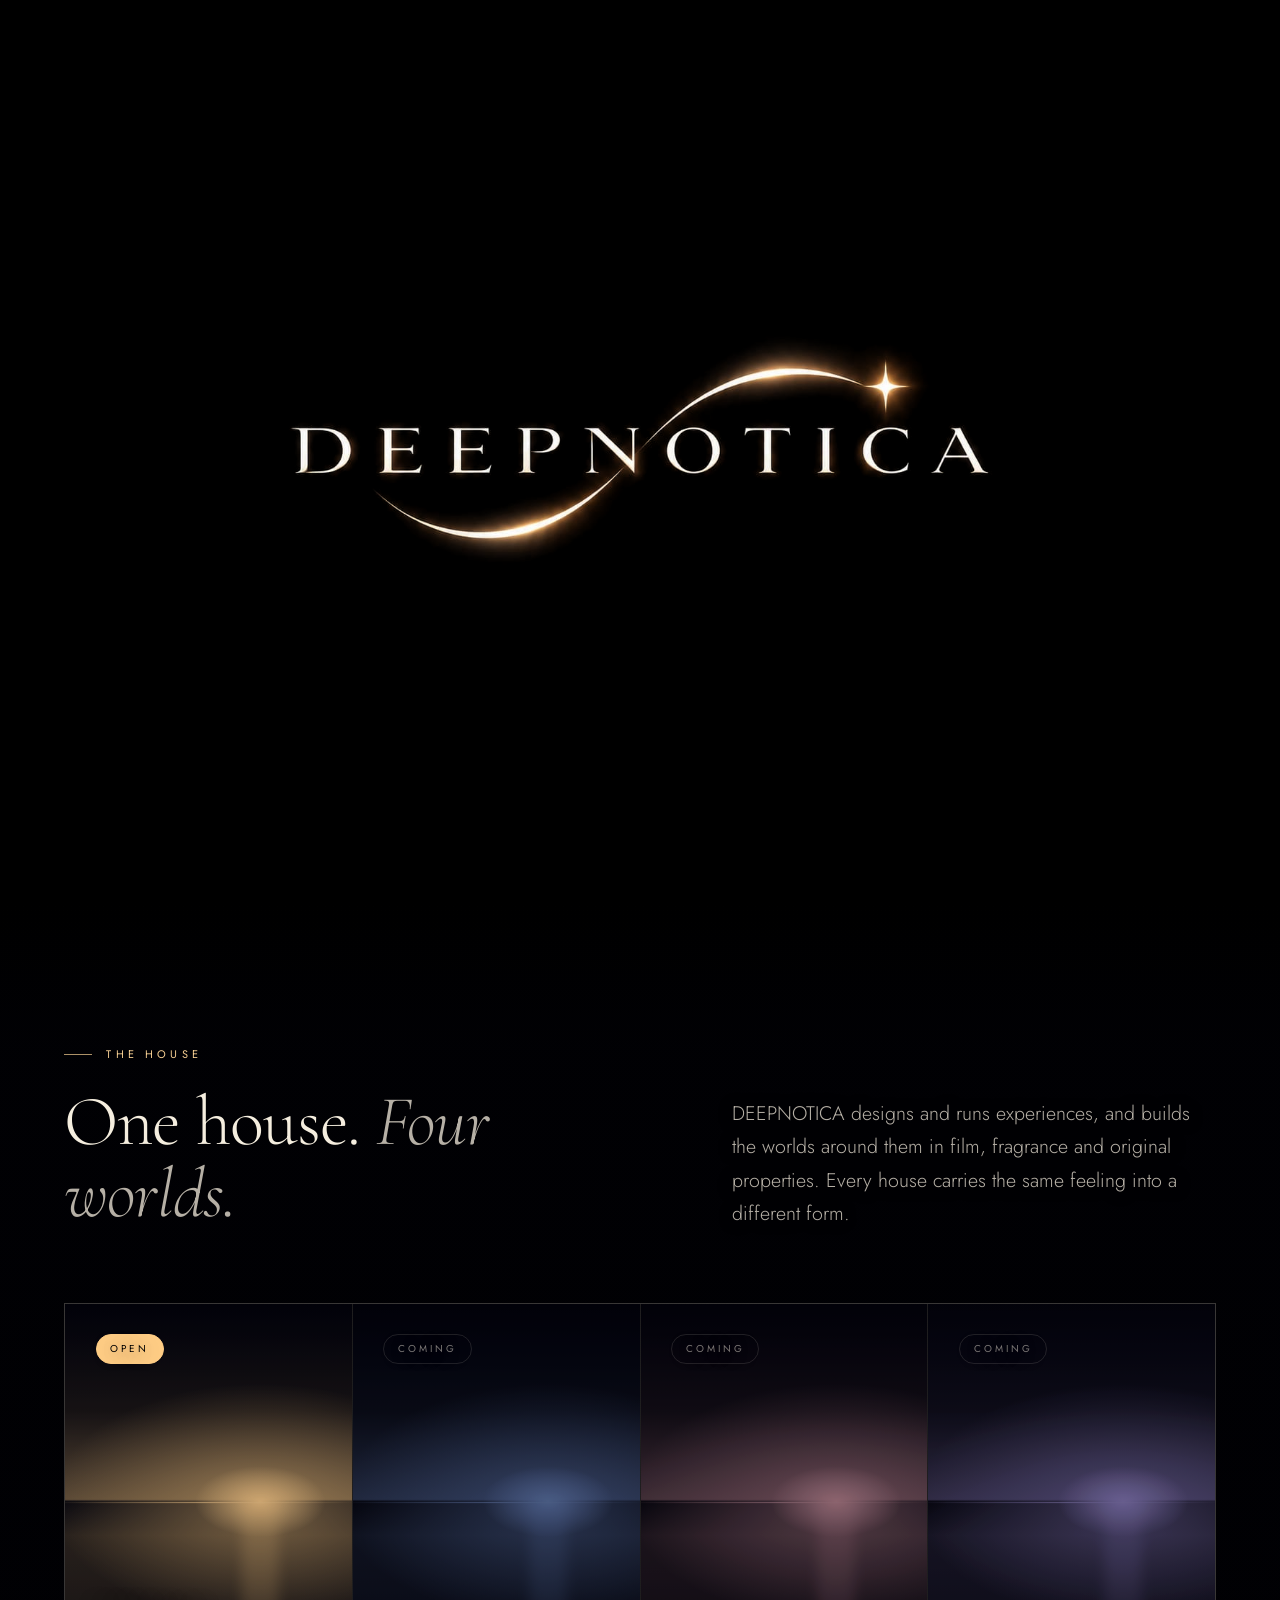
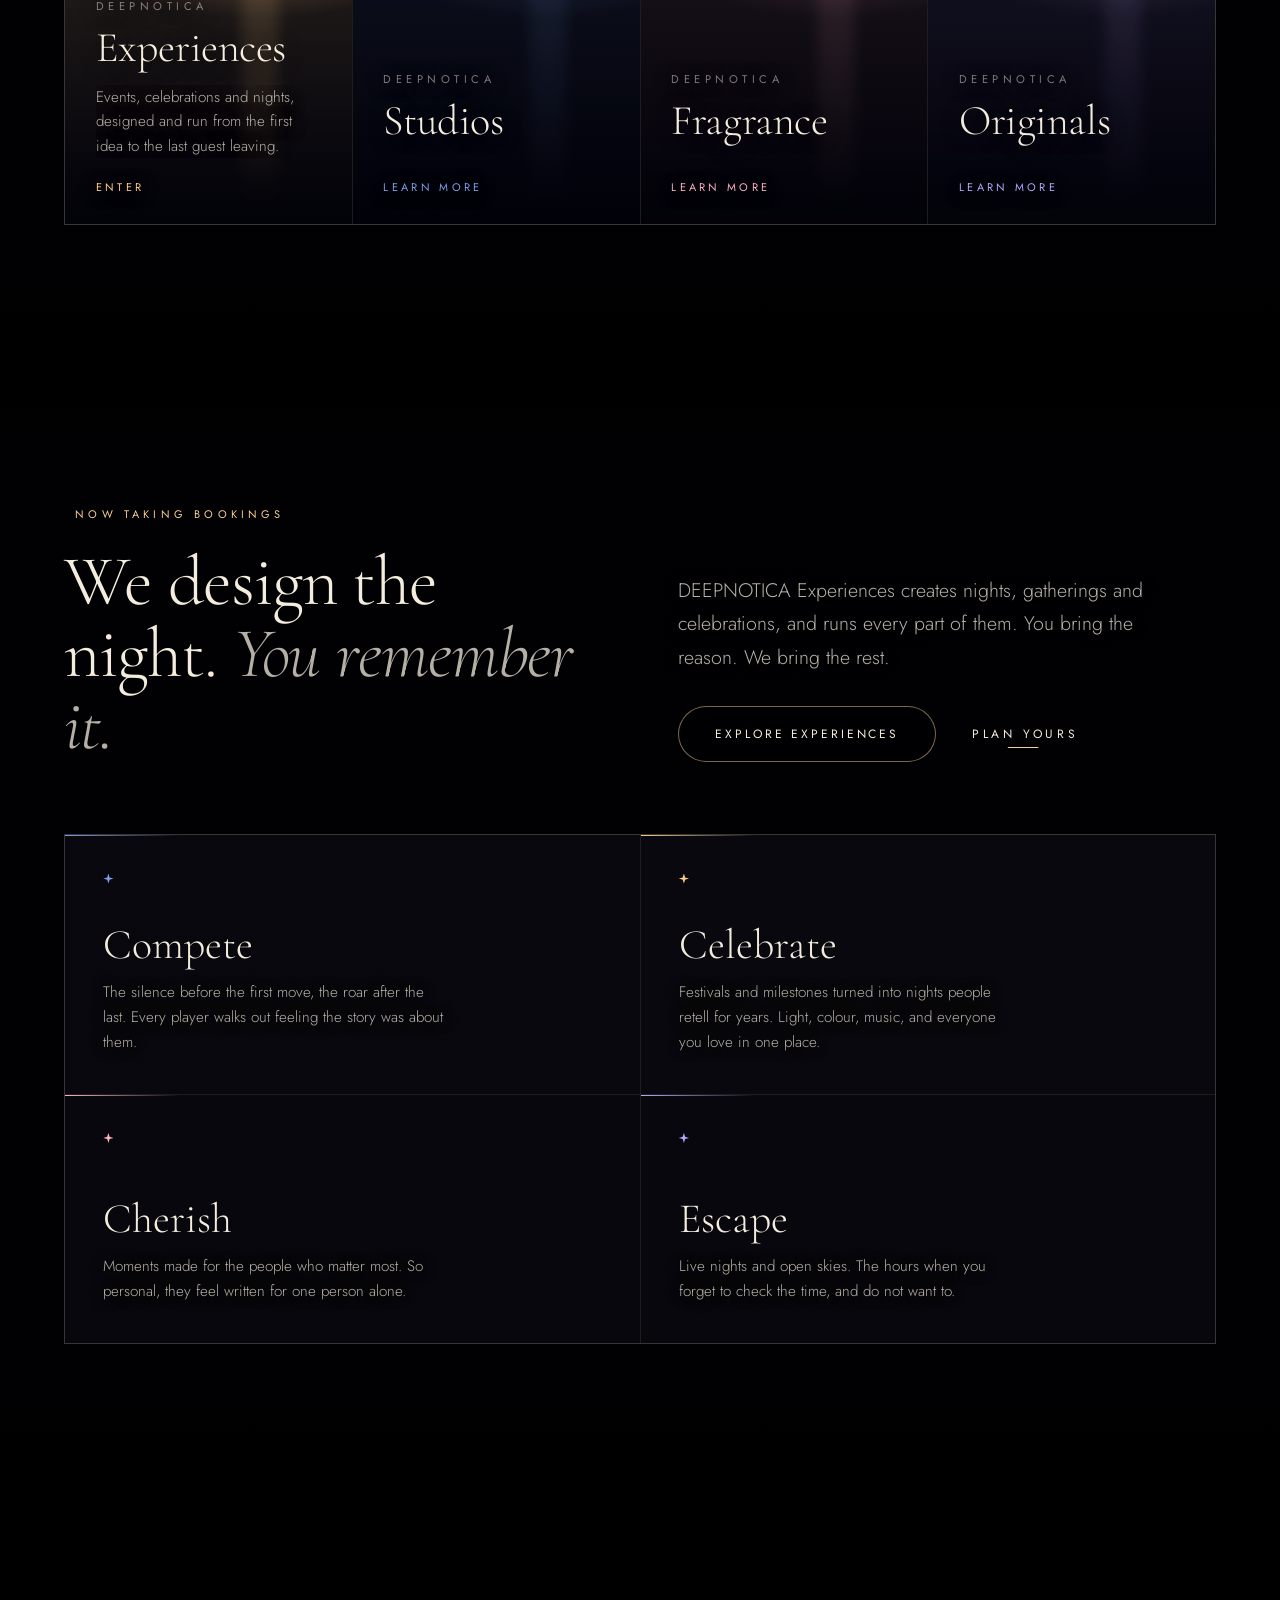
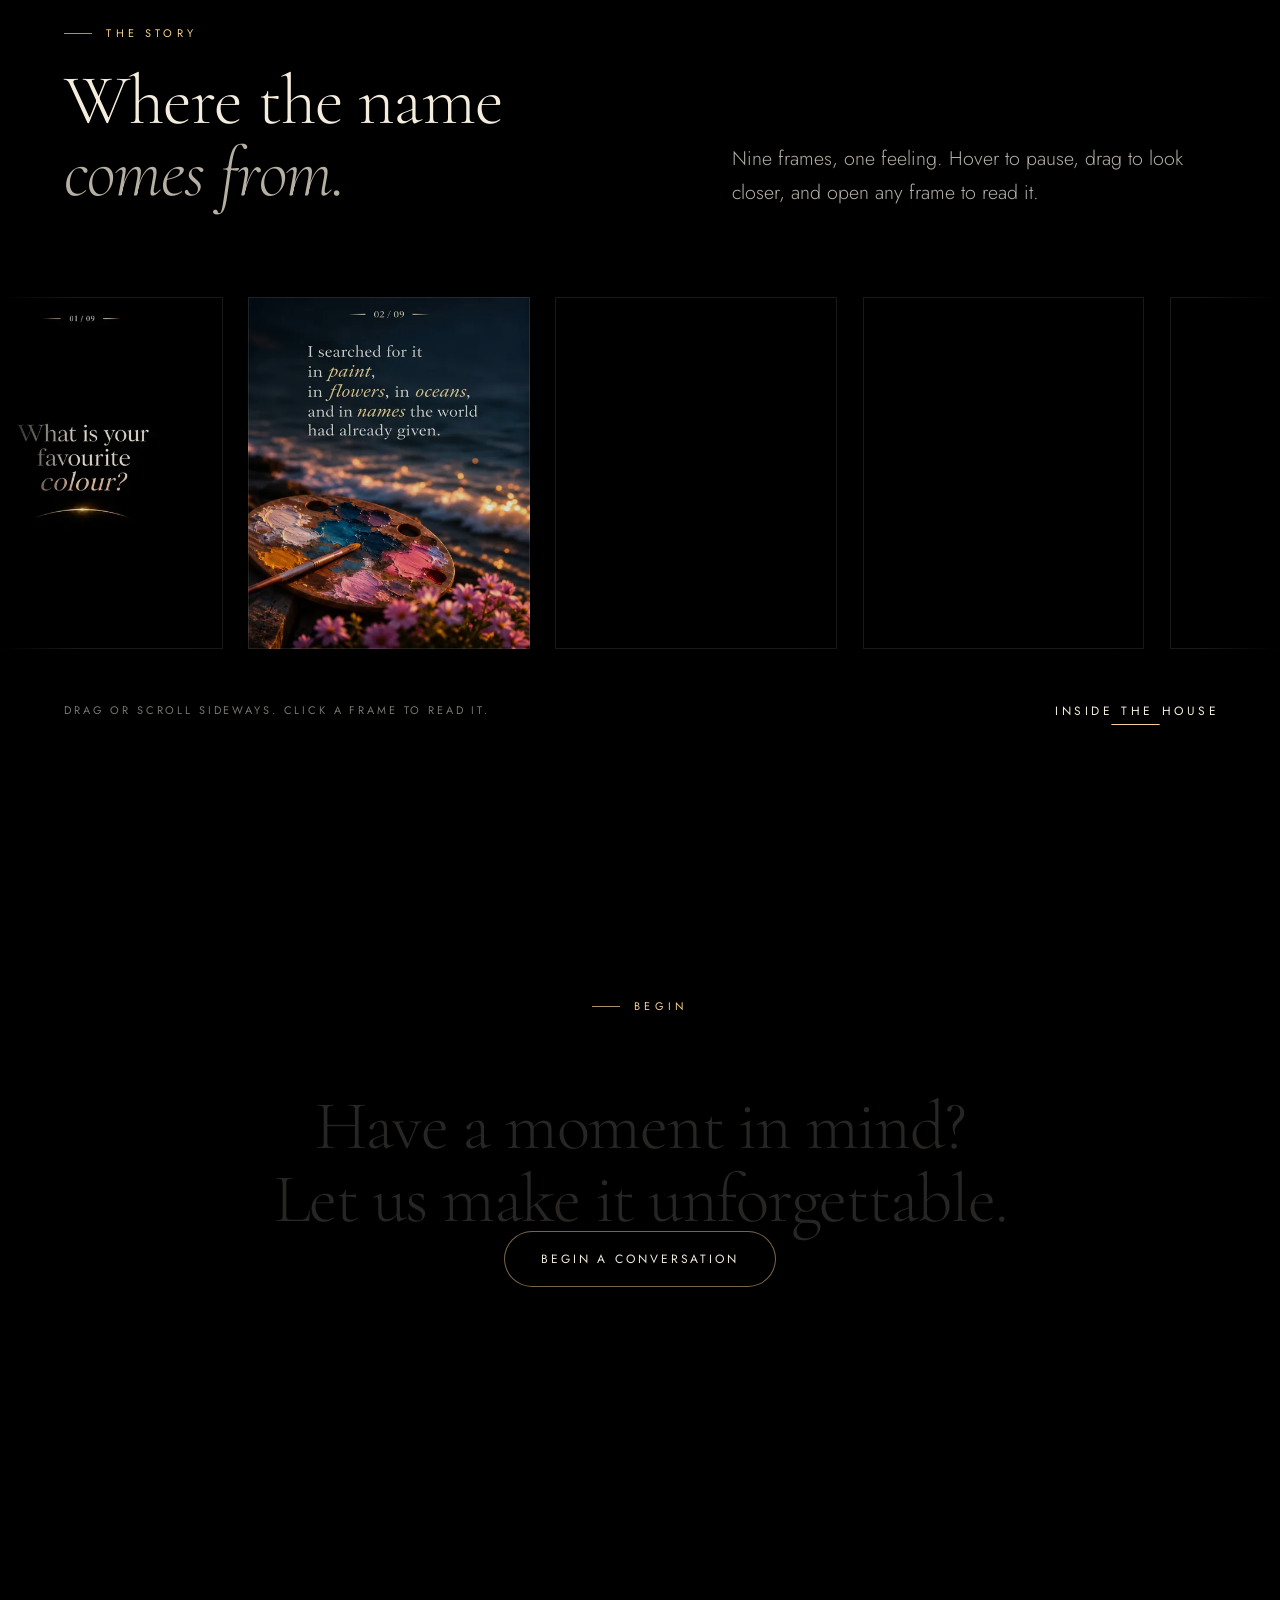
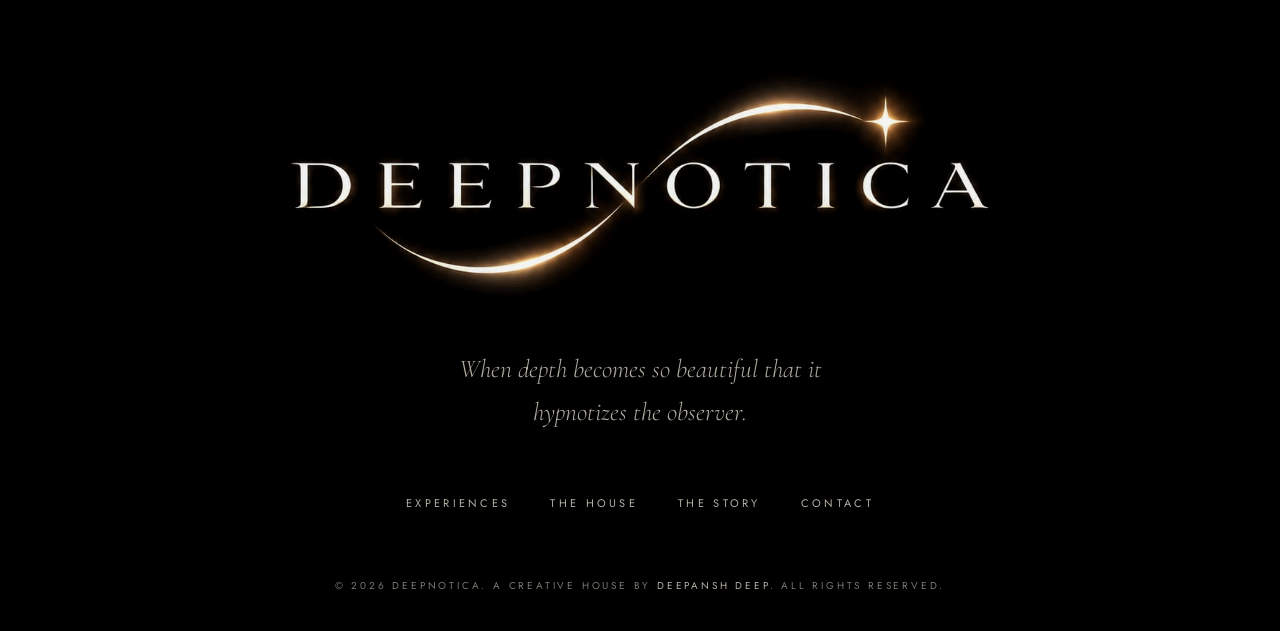
==== commit d0a47706: "Add WhatsApp contact Co-Authored-By: Claude Sonnet 5.5 <noreply@anthropic.com> Claude-Session: https" ====
--- a/index.html
+++ b/index.html
@@ -1 +1 @@
-<!doctype html><html lang="en"><head><meta charset="utf-8"><meta content="width=device-width,initial-scale=1,viewport-fit=cover" name="viewport"><title>DEEPNOTICA | A creative house that designs and runs experiences</title><meta content="DEEPNOTICA is a creative house that designs and runs experiences worth remembering, and builds the worlds around them: film, fragrance and original properties. Founded by Deepansh Deep." name="description"><meta content="#000000" name="theme-color"><meta content="dark" name="color-scheme"><link href="https://deepnotica.github.io/" rel="canonical"><meta content="website" property="og:type"><meta content="DEEPNOTICA" property="og:site_name"><meta content="DEEPNOTICA | A creative house that designs and runs experiences" property="og:title"><meta content="DEEPNOTICA is a creative house that designs and runs experiences worth remembering, and builds the worlds around them: film, fragrance and original properties. Founded by Deepansh Deep." property="og:description"><meta content="https://deepnotica.github.io/" property="og:url"><meta content="https://deepnotica.github.io/assets/img/og-image.png" property="og:image"><meta content="1200" property="og:image:width"><meta content="630" property="og:image:height"><meta content="summary_large_image" name="twitter:card"><meta content="DEEPNOTICA | A creative house that designs and runs experiences" name="twitter:title"><meta content="DEEPNOTICA is a creative house that designs and runs experiences worth remembering, and builds the worlds around them: film, fragrance and original properties. Founded by Deepansh Deep." name="twitter:description"><meta content="https://deepnotica.github.io/assets/img/og-image.png" name="twitter:image"><link href="assets/img/favicon-32.png" rel="icon" type="image/png" sizes="32x32"><link href="assets/img/apple-touch-icon.png" rel="apple-touch-icon"><link href="site.webmanifest" rel="manifest"><link href="assets/fonts/cormorant-garamond-latin-300-normal.woff2" rel="preload" type="font/woff2" as="font" crossorigin><link href="assets/fonts/cormorant-garamond-latin-300-italic.woff2" rel="preload" type="font/woff2" as="font" crossorigin><link href="assets/fonts/jost-latin-400-normal.woff2" rel="preload" type="font/woff2" as="font" crossorigin><link href="assets/site.css?v=252ca356d1" rel="stylesheet"><script>document.documentElement.classList.add("js")</script></head><body data-page="home"><a href="#main" class="skip-link">Skip to content</a><canvas aria-hidden="true" class="sky" data-sky-canvas></canvas><div class="sky-fallback" aria-hidden="true"></div><div class="grain" aria-hidden="true"></div><div class="veil" aria-hidden="true" data-veil></div><div class="entrance" role="dialog" aria-labelledby="entrance-title" aria-modal="true" data-entrance><div class="entrance-inner"><h2 class="visually-hidden" id="entrance-title">Enter DEEPNOTICA</h2><div class="entrance-mark"><img alt="DEEPNOTICA" height="383" src="assets/img/logo.webp" width="1054" class="entrance-logo"> <span class="entrance-sweep" aria-hidden="true"></span> <span class="entrance-star" aria-hidden="true"><svg viewBox="0 0 24 24"><path d="M12 0 C12.6 7.6 16.4 11.4 24 12 C16.4 12.6 12.6 16.4 12 24 C11.4 16.4 7.6 12.6 0 12 C7.6 11.4 11.4 7.6 12 0Z"/></svg></span></div></div></div><header class="site-header"><div class="header-inner"><a href="index.html" class="brand" aria-label="DEEPNOTICA home"><img alt="" height="192" src="assets/img/logo-527.webp" width="527"></a><nav aria-label="Main" class="site-nav" id="site-nav"><ul><li><a href="experiences.html">Experiences</a></li><li><a href="house.html">The House</a></li><li><a href="index.html#story">The Story</a></li><li><a href="contact.html">Contact</a></li></ul></nav><button class="sound" type="button" aria-label="Play the DEEPNOTICA soundtrack" aria-pressed="false" data-sound title="Soundtrack"><span class="eq" aria-hidden="true"><i></i><i></i><i></i><i></i><i></i></span></button> <button class="menu-toggle" type="button" aria-controls="site-nav" aria-expanded="false"><span class="menu-lines" aria-hidden="true"><i></i><i></i></span> <span class="visually-hidden" data-menu-label>Open menu</span></button></div></header><main id="main"><section class="hero" data-sky="dusk" aria-label="DEEPNOTICA"><div class="hero-content" data-hero><h1 class="hero-logo" data-hero-logo><img alt="DEEPNOTICA" height="383" src="assets/img/logo.webp" width="1054"> <span class="logo-glow" aria-hidden="true"></span> <span class="logo-colour" aria-hidden="true" data-logo-colour></span></h1><p class="hero-line" data-split>When depth becomes an experience.</p></div><p class="hero-foot" data-hero-foot>A creative house that designs and runs experiences</p></section><section class="house" data-sky="blue" aria-labelledby="house-title" id="houses"><div class="wrap"><div class="intro-split"><div><p class="label" data-light>The house</p><h2 class="title" id="house-title" data-light>One house. <em>Four worlds.</em></h2></div><p class="body-lg" data-light>DEEPNOTICA designs and runs experiences, and builds the worlds around them in film, fragrance and original properties. Every house carries the same feeling into a different form.</p></div><ul class="houses" data-houses><li class="hp hp--open" data-light style="--c:#ffcd86"><a href="experiences.html" class="hp-link"><span class="hp-sky" aria-hidden="true"></span> <span class="hp-status">Open</span> <span class="hp-name"><small>DEEPNOTICA</small>Experiences</span> <span class="hp-desc">Events, celebrations and nights, designed and run from the first idea to the last guest leaving.</span> <span class="hp-go">Enter</span></a></li><li class="hp" data-light style="--c:#7e9fe6"><a href="house.html#houses" class="hp-link"><span class="hp-sky" aria-hidden="true"></span> <span class="hp-status">Coming</span> <span class="hp-name"><small>DEEPNOTICA</small>Studios</span> <span class="hp-desc">Films and visual stories made to absorb an audience into another world.</span> <span class="hp-go">Learn more</span></a></li><li class="hp" data-light style="--c:#ffb2c3"><a href="house.html#houses" class="hp-link"><span class="hp-sky" aria-hidden="true"></span> <span class="hp-status">Coming</span> <span class="hp-name"><small>DEEPNOTICA</small>Fragrance</span> <span class="hp-desc">The feeling of Hypnotica, as a scent. Not masculine, not feminine.</span> <span class="hp-go">Learn more</span></a></li><li class="hp" data-light style="--c:#b9a6ff"><a href="house.html#houses" class="hp-link"><span class="hp-sky" aria-hidden="true"></span> <span class="hp-status">Coming</span> <span class="hp-name"><small>DEEPNOTICA</small>Originals</span> <span class="hp-desc">Signature formats and festivals, created and owned by the house.</span> <span class="hp-go">Learn more</span></a></li></ul></div></section><section class="exp-preview" data-sky="gold" aria-labelledby="exp-title"><div class="wrap"><div class="intro-split"><div><p class="label" data-light><span class="status-dot" aria-hidden="true"></span>Now taking bookings</p><h2 class="title" id="exp-title" data-light>We design the night. <em>You remember it.</em></h2></div><div><p class="body-lg" data-light>DEEPNOTICA Experiences creates nights, gatherings and celebrations, and runs every part of them. You bring the reason. We bring the rest.</p><div class="actions" data-light><a href="experiences.html" class="btn"><span>Explore Experiences</span></a> <a href="contact.html" class="link">Plan yours</a></div></div></div><ul class="cats"><li class="cat" data-light style="--c:#7e9fe6"><span class="cat-star" aria-hidden="true"></span><h3>Compete</h3><p>The silence before the first move, the roar after the last. Every player walks out feeling the story was about them.</p></li><li class="cat" data-light style="--c:#ffcd86"><span class="cat-star" aria-hidden="true"></span><h3>Celebrate</h3><p>Festivals and milestones turned into nights people retell for years. Light, colour, music, and everyone you love in one place.</p></li><li class="cat" data-light style="--c:#ffb2c3"><span class="cat-star" aria-hidden="true"></span><h3>Cherish</h3><p>Moments made for the people who matter most. So personal, they feel written for one person alone.</p></li><li class="cat" data-light style="--c:#b9a6ff"><span class="cat-star" aria-hidden="true"></span><h3>Escape</h3><p>Live nights and open skies. The hours when you forget to check the time, and do not want to.</p></li></ul></div></section><section class="story" data-sky="pink" aria-labelledby="story-title" id="story"><div class="wrap intro-split"><div><p class="label" data-light>The story</p><h2 class="title" id="story-title" data-light>Where the name <em>comes from.</em></h2></div><p class="body-lg" data-light>Nine frames, one feeling. Hover to pause, drag to look closer, and open any frame to read it.</p></div><div class="reel" role="region" aria-label="The DEEPNOTICA story in nine frames. Use the arrow keys or drag to move." data-reel tabindex="0"><ul class="reel-track" data-reel-track><li class="reel-item"><button class="reel-frame" type="button" aria-label="Read frame 1 of 9" data-open="1"><img alt="What is your favourite colour?" height="600" src="assets/img/frames/frame-01-480.webp" width="480" loading="lazy" decoding="async" draggable="false" sizes="(max-width: 760px) 66vw, 22vw" srcset="assets/img/frames/frame-01-480.webp 480w, assets/img/frames/frame-01.webp 1000w"></button></li><li class="reel-item"><button class="reel-frame" type="button" aria-label="Read frame 2 of 9" data-open="2"><img alt="I searched for it in paint, in flowers, in oceans, and in names the world had already given." height="600" src="assets/img/frames/frame-02-480.webp" width="480" loading="lazy" decoding="async" draggable="false" sizes="(max-width: 760px) 66vw, 22vw" srcset="assets/img/frames/frame-02-480.webp 480w, assets/img/frames/frame-02.webp 1000w"></button></li><li class="reel-item"><button class="reel-frame" type="button" aria-label="Read frame 3 of 9" data-open="3"><img alt="None of them were mine." height="600" src="assets/img/frames/frame-03-480.webp" width="480" loading="lazy" decoding="async" draggable="false" sizes="(max-width: 760px) 66vw, 22vw" srcset="assets/img/frames/frame-03-480.webp 480w, assets/img/frames/frame-03.webp 1000w"></button></li><li class="reel-item"><button class="reel-frame" type="button" aria-label="Read frame 4 of 9" data-open="4"><img alt="My favourite colour exists only in that fleeting moment, when the sky forgets whether it is becoming day, or surrendering to night." height="600" src="assets/img/frames/frame-04-480.webp" width="480" loading="lazy" decoding="async" draggable="false" sizes="(max-width: 760px) 66vw, 22vw" srcset="assets/img/frames/frame-04-480.webp 480w, assets/img/frames/frame-04.webp 1000w"></button></li><li class="reel-item"><button class="reel-frame" type="button" aria-label="Read frame 5 of 9" data-open="5"><img alt="There, the infinite blue meets gold. Gold melts into pink. Pink drifts into violet." height="600" src="assets/img/frames/frame-05-480.webp" width="480" loading="lazy" decoding="async" draggable="false" sizes="(max-width: 760px) 66vw, 22vw" srcset="assets/img/frames/frame-05-480.webp 480w, assets/img/frames/frame-05.webp 1000w"></button></li><li class="reel-item"><button class="reel-frame" type="button" aria-label="Read frame 6 of 9" data-open="6"><img alt="Blue, infinity. Gold, warmth and hope. Pink, love. Violet, peace." height="600" src="assets/img/frames/frame-06-480.webp" width="480" loading="lazy" decoding="async" draggable="false" sizes="(max-width: 760px) 66vw, 22vw" srcset="assets/img/frames/frame-06-480.webp 480w, assets/img/frames/frame-06.webp 1000w"></button></li><li class="reel-item"><button class="reel-frame" type="button" aria-label="Read frame 7 of 9" data-open="7"><img alt="None of the colours compete. None of them disappear. Each one gives birth to the next, until they no longer exist as colours at all." height="600" src="assets/img/frames/frame-07-480.webp" width="480" loading="lazy" decoding="async" draggable="false" sizes="(max-width: 760px) 66vw, 22vw" srcset="assets/img/frames/frame-07-480.webp 480w, assets/img/frames/frame-07.webp 1000w"></button></li><li class="reel-item"><button class="reel-frame" type="button" aria-label="Read frame 8 of 9" data-open="8"><img alt="They become a feeling. The horizon breathes. Time forgets to move. That is the moment I call DEEPNOTICA." height="600" src="assets/img/frames/frame-08-480.webp" width="480" loading="lazy" decoding="async" draggable="false" sizes="(max-width: 760px) 66vw, 22vw" srcset="assets/img/frames/frame-08-480.webp 480w, assets/img/frames/frame-08.webp 1000w"></button></li><li class="reel-item"><button class="reel-frame" type="button" aria-label="Read frame 9 of 9" data-open="9"><img alt="DEEPNOTICA. When depth becomes so beautiful that it hypnotizes the observer." height="600" src="assets/img/frames/frame-09-480.webp" width="480" loading="lazy" decoding="async" draggable="false" sizes="(max-width: 760px) 66vw, 22vw" srcset="assets/img/frames/frame-09-480.webp 480w, assets/img/frames/frame-09.webp 1000w"></button></li><li class="reel-item"><button class="reel-frame" type="button" aria-label="Read frame 1 of 9" data-open="1" aria-hidden="true" tabindex="-1"><img alt="What is your favourite colour?" height="600" src="assets/img/frames/frame-01-480.webp" width="480" loading="lazy" decoding="async" draggable="false" sizes="(max-width: 760px) 66vw, 22vw" srcset="assets/img/frames/frame-01-480.webp 480w, assets/img/frames/frame-01.webp 1000w"></button></li><li class="reel-item"><button class="reel-frame" type="button" aria-label="Read frame 2 of 9" data-open="2" aria-hidden="true" tabindex="-1"><img alt="I searched for it in paint, in flowers, in oceans, and in names the world had already given." height="600" src="assets/img/frames/frame-02-480.webp" width="480" loading="lazy" decoding="async" draggable="false" sizes="(max-width: 760px) 66vw, 22vw" srcset="assets/img/frames/frame-02-480.webp 480w, assets/img/frames/frame-02.webp 1000w"></button></li><li class="reel-item"><button class="reel-frame" type="button" aria-label="Read frame 3 of 9" data-open="3" aria-hidden="true" tabindex="-1"><img alt="None of them were mine." height="600" src="assets/img/frames/frame-03-480.webp" width="480" loading="lazy" decoding="async" draggable="false" sizes="(max-width: 760px) 66vw, 22vw" srcset="assets/img/frames/frame-03-480.webp 480w, assets/img/frames/frame-03.webp 1000w"></button></li><li class="reel-item"><button class="reel-frame" type="button" aria-label="Read frame 4 of 9" data-open="4" aria-hidden="true" tabindex="-1"><img alt="My favourite colour exists only in that fleeting moment, when the sky forgets whether it is becoming day, or surrendering to night." height="600" src="assets/img/frames/frame-04-480.webp" width="480" loading="lazy" decoding="async" draggable="false" sizes="(max-width: 760px) 66vw, 22vw" srcset="assets/img/frames/frame-04-480.webp 480w, assets/img/frames/frame-04.webp 1000w"></button></li><li class="reel-item"><button class="reel-frame" type="button" aria-label="Read frame 5 of 9" data-open="5" aria-hidden="true" tabindex="-1"><img alt="There, the infinite blue meets gold. Gold melts into pink. Pink drifts into violet." height="600" src="assets/img/frames/frame-05-480.webp" width="480" loading="lazy" decoding="async" draggable="false" sizes="(max-width: 760px) 66vw, 22vw" srcset="assets/img/frames/frame-05-480.webp 480w, assets/img/frames/frame-05.webp 1000w"></button></li><li class="reel-item"><button class="reel-frame" type="button" aria-label="Read frame 6 of 9" data-open="6" aria-hidden="true" tabindex="-1"><img alt="Blue, infinity. Gold, warmth and hope. Pink, love. Violet, peace." height="600" src="assets/img/frames/frame-06-480.webp" width="480" loading="lazy" decoding="async" draggable="false" sizes="(max-width: 760px) 66vw, 22vw" srcset="assets/img/frames/frame-06-480.webp 480w, assets/img/frames/frame-06.webp 1000w"></button></li><li class="reel-item"><button class="reel-frame" type="button" aria-label="Read frame 7 of 9" data-open="7" aria-hidden="true" tabindex="-1"><img alt="None of the colours compete. None of them disappear. Each one gives birth to the next, until they no longer exist as colours at all." height="600" src="assets/img/frames/frame-07-480.webp" width="480" loading="lazy" decoding="async" draggable="false" sizes="(max-width: 760px) 66vw, 22vw" srcset="assets/img/frames/frame-07-480.webp 480w, assets/img/frames/frame-07.webp 1000w"></button></li><li class="reel-item"><button class="reel-frame" type="button" aria-label="Read frame 8 of 9" data-open="8" aria-hidden="true" tabindex="-1"><img alt="They become a feeling. The horizon breathes. Time forgets to move. That is the moment I call DEEPNOTICA." height="600" src="assets/img/frames/frame-08-480.webp" width="480" loading="lazy" decoding="async" draggable="false" sizes="(max-width: 760px) 66vw, 22vw" srcset="assets/img/frames/frame-08-480.webp 480w, assets/img/frames/frame-08.webp 1000w"></button></li><li class="reel-item"><button class="reel-frame" type="button" aria-label="Read frame 9 of 9" data-open="9" aria-hidden="true" tabindex="-1"><img alt="DEEPNOTICA. When depth becomes so beautiful that it hypnotizes the observer." height="600" src="assets/img/frames/frame-09-480.webp" width="480" loading="lazy" decoding="async" draggable="false" sizes="(max-width: 760px) 66vw, 22vw" srcset="assets/img/frames/frame-09-480.webp 480w, assets/img/frames/frame-09.webp 1000w"></button></li></ul></div><div class="wrap reel-foot"><p class="reel-hint" data-light>Drag or scroll sideways. Click a frame to read it.</p><a href="house.html" class="link" data-light>Inside the house</a></div></section><section class="cta" data-sky="violet" aria-labelledby="cta-title"><div class="wrap cta-inner"><p class="label" data-light>Begin</p><h2 class="cta-title" id="cta-title" data-fill><span class="row"><span class="w">Have</span> <span class="w">a</span> <span class="w">moment</span> <span class="w">in</span> <span class="w">mind?</span></span> <span class="row"><span class="w">Let</span> <span class="w">us</span> <span class="w">make</span> <span class="w">it</span> <span class="w w--key">unforgettable.</span></span></h2><a href="contact.html" class="btn" data-light><span>Begin a conversation</span></a></div></section></main><dialog aria-label="Story frame" class="viewer" data-viewer><figure class="viewer-figure"><img alt="" class="viewer-img" data-viewer-img></figure><div class="viewer-bar"><button class="viewer-btn" type="button" data-viewer-prev>Previous</button><p class="viewer-count" aria-live="polite"><span data-viewer-now>01</span><span class="viewer-sep"></span>09</p><button class="viewer-btn" type="button" data-viewer-next>Next</button></div><button class="viewer-close" type="button" autofocus data-viewer-close>Close <span class="viewer-key">Esc</span></button><p class="viewer-hint">Use the arrow keys or swipe to move between frames</p></dialog><footer class="site-footer" data-sky="dawn"><img alt="DEEPNOTICA" height="383" src="assets/img/logo.webp" width="1054" loading="lazy" class="footer-logo" data-light><p class="footer-line" data-light>When depth becomes so beautiful that it hypnotizes the observer.</p><nav aria-label="Footer" class="footer-nav"><a href="experiences.html">Experiences</a> <a href="house.html">The House</a> <a href="index.html#story">The Story</a> <a href="contact.html">Contact</a></nav><p class="footer-copy">&copy; <span data-year>2026</span> DEEPNOTICA. A creative house by <a href="https://deepansh-deep.github.io/" rel="noopener" target="_blank">Deepansh Deep</a>. All rights reserved.</p></footer><audio data-audio loop preload="none" src="assets/audio/deepnotica-theme.mp3"></audio><script src="assets/vendor/gsap.min.js"></script><script src="assets/vendor/ScrollTrigger.min.js"></script><script src="assets/vendor/lenis.min.js"></script><script src="assets/site.js?v=3c67a2e83f"></script></body></html>+<!doctype html><html lang="en"><head><meta charset="utf-8"><meta content="width=device-width,initial-scale=1,viewport-fit=cover" name="viewport"><title>DEEPNOTICA | A creative house that designs and runs experiences</title><meta content="DEEPNOTICA is a creative house that designs and runs experiences worth remembering, and builds the worlds around them: film, fragrance and original properties. Founded by Deepansh Deep." name="description"><meta content="#000000" name="theme-color"><meta content="dark" name="color-scheme"><link href="https://deepnotica.github.io/" rel="canonical"><meta content="website" property="og:type"><meta content="DEEPNOTICA" property="og:site_name"><meta content="DEEPNOTICA | A creative house that designs and runs experiences" property="og:title"><meta content="DEEPNOTICA is a creative house that designs and runs experiences worth remembering, and builds the worlds around them: film, fragrance and original properties. Founded by Deepansh Deep." property="og:description"><meta content="https://deepnotica.github.io/" property="og:url"><meta content="https://deepnotica.github.io/assets/img/og-image.png" property="og:image"><meta content="1200" property="og:image:width"><meta content="630" property="og:image:height"><meta content="summary_large_image" name="twitter:card"><meta content="DEEPNOTICA | A creative house that designs and runs experiences" name="twitter:title"><meta content="DEEPNOTICA is a creative house that designs and runs experiences worth remembering, and builds the worlds around them: film, fragrance and original properties. Founded by Deepansh Deep." name="twitter:description"><meta content="https://deepnotica.github.io/assets/img/og-image.png" name="twitter:image"><link href="assets/img/favicon-32.png" rel="icon" type="image/png" sizes="32x32"><link href="assets/img/apple-touch-icon.png" rel="apple-touch-icon"><link href="site.webmanifest" rel="manifest"><link href="assets/fonts/cormorant-garamond-latin-300-normal.woff2" rel="preload" type="font/woff2" as="font" crossorigin><link href="assets/fonts/cormorant-garamond-latin-300-italic.woff2" rel="preload" type="font/woff2" as="font" crossorigin><link href="assets/fonts/jost-latin-400-normal.woff2" rel="preload" type="font/woff2" as="font" crossorigin><link href="assets/site.css?v=252ca356d1" rel="stylesheet"><script>document.documentElement.classList.add("js")</script></head><body data-page="home"><a href="#main" class="skip-link">Skip to content</a><canvas aria-hidden="true" class="sky" data-sky-canvas></canvas><div class="sky-fallback" aria-hidden="true"></div><div class="grain" aria-hidden="true"></div><div class="veil" aria-hidden="true" data-veil></div><div class="entrance" role="dialog" aria-labelledby="entrance-title" aria-modal="true" data-entrance><div class="entrance-inner"><h2 class="visually-hidden" id="entrance-title">Enter DEEPNOTICA</h2><div class="entrance-mark"><img alt="DEEPNOTICA" height="383" src="assets/img/logo.webp" width="1054" class="entrance-logo"> <span class="entrance-sweep" aria-hidden="true"></span> <span class="entrance-star" aria-hidden="true"><svg viewBox="0 0 24 24"><path d="M12 0 C12.6 7.6 16.4 11.4 24 12 C16.4 12.6 12.6 16.4 12 24 C11.4 16.4 7.6 12.6 0 12 C7.6 11.4 11.4 7.6 12 0Z"/></svg></span></div></div></div><header class="site-header"><div class="header-inner"><a href="index.html" class="brand" aria-label="DEEPNOTICA home"><img alt="" height="192" src="assets/img/logo-527.webp" width="527"></a><nav aria-label="Main" class="site-nav" id="site-nav"><ul><li><a href="experiences.html">Experiences</a></li><li><a href="house.html">The House</a></li><li><a href="index.html#story">The Story</a></li><li><a href="contact.html">Contact</a></li></ul></nav><button class="sound" type="button" aria-label="Play the DEEPNOTICA soundtrack" aria-pressed="false" data-sound title="Soundtrack"><span class="eq" aria-hidden="true"><i></i><i></i><i></i><i></i><i></i></span></button> <button class="menu-toggle" type="button" aria-controls="site-nav" aria-expanded="false"><span class="menu-lines" aria-hidden="true"><i></i><i></i></span> <span class="visually-hidden" data-menu-label>Open menu</span></button></div></header><main id="main"><section class="hero" data-sky="dusk" aria-label="DEEPNOTICA"><div class="hero-content" data-hero><h1 class="hero-logo" data-hero-logo><img alt="DEEPNOTICA" height="383" src="assets/img/logo.webp" width="1054"> <span class="logo-glow" aria-hidden="true"></span> <span class="logo-colour" aria-hidden="true" data-logo-colour></span></h1><p class="hero-line" data-split>When depth becomes an experience.</p></div><p class="hero-foot" data-hero-foot>A creative house that designs and runs experiences</p></section><section class="house" data-sky="blue" aria-labelledby="house-title" id="houses"><div class="wrap"><div class="intro-split"><div><p class="label" data-light>The house</p><h2 class="title" id="house-title" data-light>One house. <em>Four worlds.</em></h2></div><p class="body-lg" data-light>DEEPNOTICA designs and runs experiences, and builds the worlds around them in film, fragrance and original properties. Every house carries the same feeling into a different form.</p></div><ul class="houses" data-houses><li class="hp hp--open" data-light style="--c:#ffcd86"><a href="experiences.html" class="hp-link"><span class="hp-sky" aria-hidden="true"></span> <span class="hp-status">Open</span> <span class="hp-name"><small>DEEPNOTICA</small>Experiences</span> <span class="hp-desc">Events, celebrations and nights, designed and run from the first idea to the last guest leaving.</span> <span class="hp-go">Enter</span></a></li><li class="hp" data-light style="--c:#7e9fe6"><a href="house.html#houses" class="hp-link"><span class="hp-sky" aria-hidden="true"></span> <span class="hp-status">Coming</span> <span class="hp-name"><small>DEEPNOTICA</small>Studios</span> <span class="hp-desc">Films and visual stories made to absorb an audience into another world.</span> <span class="hp-go">Learn more</span></a></li><li class="hp" data-light style="--c:#ffb2c3"><a href="house.html#houses" class="hp-link"><span class="hp-sky" aria-hidden="true"></span> <span class="hp-status">Coming</span> <span class="hp-name"><small>DEEPNOTICA</small>Fragrance</span> <span class="hp-desc">The feeling of Hypnotica, as a scent. Not masculine, not feminine.</span> <span class="hp-go">Learn more</span></a></li><li class="hp" data-light style="--c:#b9a6ff"><a href="house.html#houses" class="hp-link"><span class="hp-sky" aria-hidden="true"></span> <span class="hp-status">Coming</span> <span class="hp-name"><small>DEEPNOTICA</small>Originals</span> <span class="hp-desc">Signature formats and festivals, created and owned by the house.</span> <span class="hp-go">Learn more</span></a></li></ul></div></section><section class="exp-preview" data-sky="gold" aria-labelledby="exp-title"><div class="wrap"><div class="intro-split"><div><p class="label" data-light><span class="status-dot" aria-hidden="true"></span>Now taking bookings</p><h2 class="title" id="exp-title" data-light>We design the night. <em>You remember it.</em></h2></div><div><p class="body-lg" data-light>DEEPNOTICA Experiences creates nights, gatherings and celebrations, and runs every part of them. You bring the reason. We bring the rest.</p><div class="actions" data-light><a href="experiences.html" class="btn"><span>Explore Experiences</span></a> <a href="contact.html" class="link">Plan yours</a></div></div></div><ul class="cats"><li class="cat" data-light style="--c:#7e9fe6"><span class="cat-star" aria-hidden="true"></span><h3>Compete</h3><p>The silence before the first move, the roar after the last. Every player walks out feeling the story was about them.</p></li><li class="cat" data-light style="--c:#ffcd86"><span class="cat-star" aria-hidden="true"></span><h3>Celebrate</h3><p>Festivals and milestones turned into nights people retell for years. Light, colour, music, and everyone you love in one place.</p></li><li class="cat" data-light style="--c:#ffb2c3"><span class="cat-star" aria-hidden="true"></span><h3>Cherish</h3><p>Moments made for the people who matter most. So personal, they feel written for one person alone.</p></li><li class="cat" data-light style="--c:#b9a6ff"><span class="cat-star" aria-hidden="true"></span><h3>Escape</h3><p>Live nights and open skies. The hours when you forget to check the time, and do not want to.</p></li></ul></div></section><section class="story" data-sky="pink" aria-labelledby="story-title" id="story"><div class="wrap intro-split"><div><p class="label" data-light>The story</p><h2 class="title" id="story-title" data-light>Where the name <em>comes from.</em></h2></div><p class="body-lg" data-light>Nine frames, one feeling. Hover to pause, drag to look closer, and open any frame to read it.</p></div><div class="reel" role="region" aria-label="The DEEPNOTICA story in nine frames. Use the arrow keys or drag to move." data-reel tabindex="0"><ul class="reel-track" data-reel-track><li class="reel-item"><button class="reel-frame" type="button" aria-label="Read frame 1 of 9" data-open="1"><img alt="What is your favourite colour?" height="600" src="assets/img/frames/frame-01-480.webp" width="480" loading="lazy" decoding="async" draggable="false" sizes="(max-width: 760px) 66vw, 22vw" srcset="assets/img/frames/frame-01-480.webp 480w, assets/img/frames/frame-01.webp 1000w"></button></li><li class="reel-item"><button class="reel-frame" type="button" aria-label="Read frame 2 of 9" data-open="2"><img alt="I searched for it in paint, in flowers, in oceans, and in names the world had already given." height="600" src="assets/img/frames/frame-02-480.webp" width="480" loading="lazy" decoding="async" draggable="false" sizes="(max-width: 760px) 66vw, 22vw" srcset="assets/img/frames/frame-02-480.webp 480w, assets/img/frames/frame-02.webp 1000w"></button></li><li class="reel-item"><button class="reel-frame" type="button" aria-label="Read frame 3 of 9" data-open="3"><img alt="None of them were mine." height="600" src="assets/img/frames/frame-03-480.webp" width="480" loading="lazy" decoding="async" draggable="false" sizes="(max-width: 760px) 66vw, 22vw" srcset="assets/img/frames/frame-03-480.webp 480w, assets/img/frames/frame-03.webp 1000w"></button></li><li class="reel-item"><button class="reel-frame" type="button" aria-label="Read frame 4 of 9" data-open="4"><img alt="My favourite colour exists only in that fleeting moment, when the sky forgets whether it is becoming day, or surrendering to night." height="600" src="assets/img/frames/frame-04-480.webp" width="480" loading="lazy" decoding="async" draggable="false" sizes="(max-width: 760px) 66vw, 22vw" srcset="assets/img/frames/frame-04-480.webp 480w, assets/img/frames/frame-04.webp 1000w"></button></li><li class="reel-item"><button class="reel-frame" type="button" aria-label="Read frame 5 of 9" data-open="5"><img alt="There, the infinite blue meets gold. Gold melts into pink. Pink drifts into violet." height="600" src="assets/img/frames/frame-05-480.webp" width="480" loading="lazy" decoding="async" draggable="false" sizes="(max-width: 760px) 66vw, 22vw" srcset="assets/img/frames/frame-05-480.webp 480w, assets/img/frames/frame-05.webp 1000w"></button></li><li class="reel-item"><button class="reel-frame" type="button" aria-label="Read frame 6 of 9" data-open="6"><img alt="Blue, infinity. Gold, warmth and hope. Pink, love. Violet, peace." height="600" src="assets/img/frames/frame-06-480.webp" width="480" loading="lazy" decoding="async" draggable="false" sizes="(max-width: 760px) 66vw, 22vw" srcset="assets/img/frames/frame-06-480.webp 480w, assets/img/frames/frame-06.webp 1000w"></button></li><li class="reel-item"><button class="reel-frame" type="button" aria-label="Read frame 7 of 9" data-open="7"><img alt="None of the colours compete. None of them disappear. Each one gives birth to the next, until they no longer exist as colours at all." height="600" src="assets/img/frames/frame-07-480.webp" width="480" loading="lazy" decoding="async" draggable="false" sizes="(max-width: 760px) 66vw, 22vw" srcset="assets/img/frames/frame-07-480.webp 480w, assets/img/frames/frame-07.webp 1000w"></button></li><li class="reel-item"><button class="reel-frame" type="button" aria-label="Read frame 8 of 9" data-open="8"><img alt="They become a feeling. The horizon breathes. Time forgets to move. That is the moment I call DEEPNOTICA." height="600" src="assets/img/frames/frame-08-480.webp" width="480" loading="lazy" decoding="async" draggable="false" sizes="(max-width: 760px) 66vw, 22vw" srcset="assets/img/frames/frame-08-480.webp 480w, assets/img/frames/frame-08.webp 1000w"></button></li><li class="reel-item"><button class="reel-frame" type="button" aria-label="Read frame 9 of 9" data-open="9"><img alt="DEEPNOTICA. When depth becomes so beautiful that it hypnotizes the observer." height="600" src="assets/img/frames/frame-09-480.webp" width="480" loading="lazy" decoding="async" draggable="false" sizes="(max-width: 760px) 66vw, 22vw" srcset="assets/img/frames/frame-09-480.webp 480w, assets/img/frames/frame-09.webp 1000w"></button></li><li class="reel-item"><button class="reel-frame" type="button" aria-label="Read frame 1 of 9" data-open="1" aria-hidden="true" tabindex="-1"><img alt="What is your favourite colour?" height="600" src="assets/img/frames/frame-01-480.webp" width="480" loading="lazy" decoding="async" draggable="false" sizes="(max-width: 760px) 66vw, 22vw" srcset="assets/img/frames/frame-01-480.webp 480w, assets/img/frames/frame-01.webp 1000w"></button></li><li class="reel-item"><button class="reel-frame" type="button" aria-label="Read frame 2 of 9" data-open="2" aria-hidden="true" tabindex="-1"><img alt="I searched for it in paint, in flowers, in oceans, and in names the world had already given." height="600" src="assets/img/frames/frame-02-480.webp" width="480" loading="lazy" decoding="async" draggable="false" sizes="(max-width: 760px) 66vw, 22vw" srcset="assets/img/frames/frame-02-480.webp 480w, assets/img/frames/frame-02.webp 1000w"></button></li><li class="reel-item"><button class="reel-frame" type="button" aria-label="Read frame 3 of 9" data-open="3" aria-hidden="true" tabindex="-1"><img alt="None of them were mine." height="600" src="assets/img/frames/frame-03-480.webp" width="480" loading="lazy" decoding="async" draggable="false" sizes="(max-width: 760px) 66vw, 22vw" srcset="assets/img/frames/frame-03-480.webp 480w, assets/img/frames/frame-03.webp 1000w"></button></li><li class="reel-item"><button class="reel-frame" type="button" aria-label="Read frame 4 of 9" data-open="4" aria-hidden="true" tabindex="-1"><img alt="My favourite colour exists only in that fleeting moment, when the sky forgets whether it is becoming day, or surrendering to night." height="600" src="assets/img/frames/frame-04-480.webp" width="480" loading="lazy" decoding="async" draggable="false" sizes="(max-width: 760px) 66vw, 22vw" srcset="assets/img/frames/frame-04-480.webp 480w, assets/img/frames/frame-04.webp 1000w"></button></li><li class="reel-item"><button class="reel-frame" type="button" aria-label="Read frame 5 of 9" data-open="5" aria-hidden="true" tabindex="-1"><img alt="There, the infinite blue meets gold. Gold melts into pink. Pink drifts into violet." height="600" src="assets/img/frames/frame-05-480.webp" width="480" loading="lazy" decoding="async" draggable="false" sizes="(max-width: 760px) 66vw, 22vw" srcset="assets/img/frames/frame-05-480.webp 480w, assets/img/frames/frame-05.webp 1000w"></button></li><li class="reel-item"><button class="reel-frame" type="button" aria-label="Read frame 6 of 9" data-open="6" aria-hidden="true" tabindex="-1"><img alt="Blue, infinity. Gold, warmth and hope. Pink, love. Violet, peace." height="600" src="assets/img/frames/frame-06-480.webp" width="480" loading="lazy" decoding="async" draggable="false" sizes="(max-width: 760px) 66vw, 22vw" srcset="assets/img/frames/frame-06-480.webp 480w, assets/img/frames/frame-06.webp 1000w"></button></li><li class="reel-item"><button class="reel-frame" type="button" aria-label="Read frame 7 of 9" data-open="7" aria-hidden="true" tabindex="-1"><img alt="None of the colours compete. None of them disappear. Each one gives birth to the next, until they no longer exist as colours at all." height="600" src="assets/img/frames/frame-07-480.webp" width="480" loading="lazy" decoding="async" draggable="false" sizes="(max-width: 760px) 66vw, 22vw" srcset="assets/img/frames/frame-07-480.webp 480w, assets/img/frames/frame-07.webp 1000w"></button></li><li class="reel-item"><button class="reel-frame" type="button" aria-label="Read frame 8 of 9" data-open="8" aria-hidden="true" tabindex="-1"><img alt="They become a feeling. The horizon breathes. Time forgets to move. That is the moment I call DEEPNOTICA." height="600" src="assets/img/frames/frame-08-480.webp" width="480" loading="lazy" decoding="async" draggable="false" sizes="(max-width: 760px) 66vw, 22vw" srcset="assets/img/frames/frame-08-480.webp 480w, assets/img/frames/frame-08.webp 1000w"></button></li><li class="reel-item"><button class="reel-frame" type="button" aria-label="Read frame 9 of 9" data-open="9" aria-hidden="true" tabindex="-1"><img alt="DEEPNOTICA. When depth becomes so beautiful that it hypnotizes the observer." height="600" src="assets/img/frames/frame-09-480.webp" width="480" loading="lazy" decoding="async" draggable="false" sizes="(max-width: 760px) 66vw, 22vw" srcset="assets/img/frames/frame-09-480.webp 480w, assets/img/frames/frame-09.webp 1000w"></button></li></ul></div><div class="wrap reel-foot"><p class="reel-hint" data-light>Drag or scroll sideways. Click a frame to read it.</p><a href="house.html" class="link" data-light>Inside the house</a></div></section><section class="cta" data-sky="violet" aria-labelledby="cta-title"><div class="wrap cta-inner"><p class="label" data-light>Begin</p><h2 class="cta-title" id="cta-title" data-fill><span class="row"><span class="w">Have</span> <span class="w">a</span> <span class="w">moment</span> <span class="w">in</span> <span class="w">mind?</span></span> <span class="row"><span class="w">Let</span> <span class="w">us</span> <span class="w">make</span> <span class="w">it</span> <span class="w w--key">unforgettable.</span></span></h2><a href="contact.html" class="btn" data-light><span>Begin a conversation</span></a></div></section></main><dialog aria-label="Story frame" class="viewer" data-viewer><figure class="viewer-figure"><img alt="" class="viewer-img" data-viewer-img></figure><div class="viewer-bar"><button class="viewer-btn" type="button" data-viewer-prev>Previous</button><p class="viewer-count" aria-live="polite"><span data-viewer-now>01</span><span class="viewer-sep"></span>09</p><button class="viewer-btn" type="button" data-viewer-next>Next</button></div><button class="viewer-close" type="button" autofocus data-viewer-close>Close <span class="viewer-key">Esc</span></button><p class="viewer-hint">Use the arrow keys or swipe to move between frames</p></dialog><footer class="site-footer" data-sky="dawn"><img alt="DEEPNOTICA" height="383" src="assets/img/logo.webp" width="1054" loading="lazy" class="footer-logo" data-light><p class="footer-line" data-light>When depth becomes so beautiful that it hypnotizes the observer.</p><nav aria-label="Footer" class="footer-nav"><a href="experiences.html">Experiences</a> <a href="house.html">The House</a> <a href="index.html#story">The Story</a> <a href="contact.html">Contact</a></nav><p class="footer-copy">&copy; <span data-year>2026</span> DEEPNOTICA. A creative house by <a href="https://deepansh-deep.github.io/" rel="noopener" target="_blank">Deepansh Deep</a>. All rights reserved.</p></footer><audio data-audio loop preload="none" src="assets/audio/deepnotica-theme.mp3"></audio><script src="assets/vendor/gsap.min.js"></script><script src="assets/vendor/ScrollTrigger.min.js"></script><script src="assets/vendor/lenis.min.js"></script><script src="assets/site.js?v=e4924f4b86"></script></body></html>
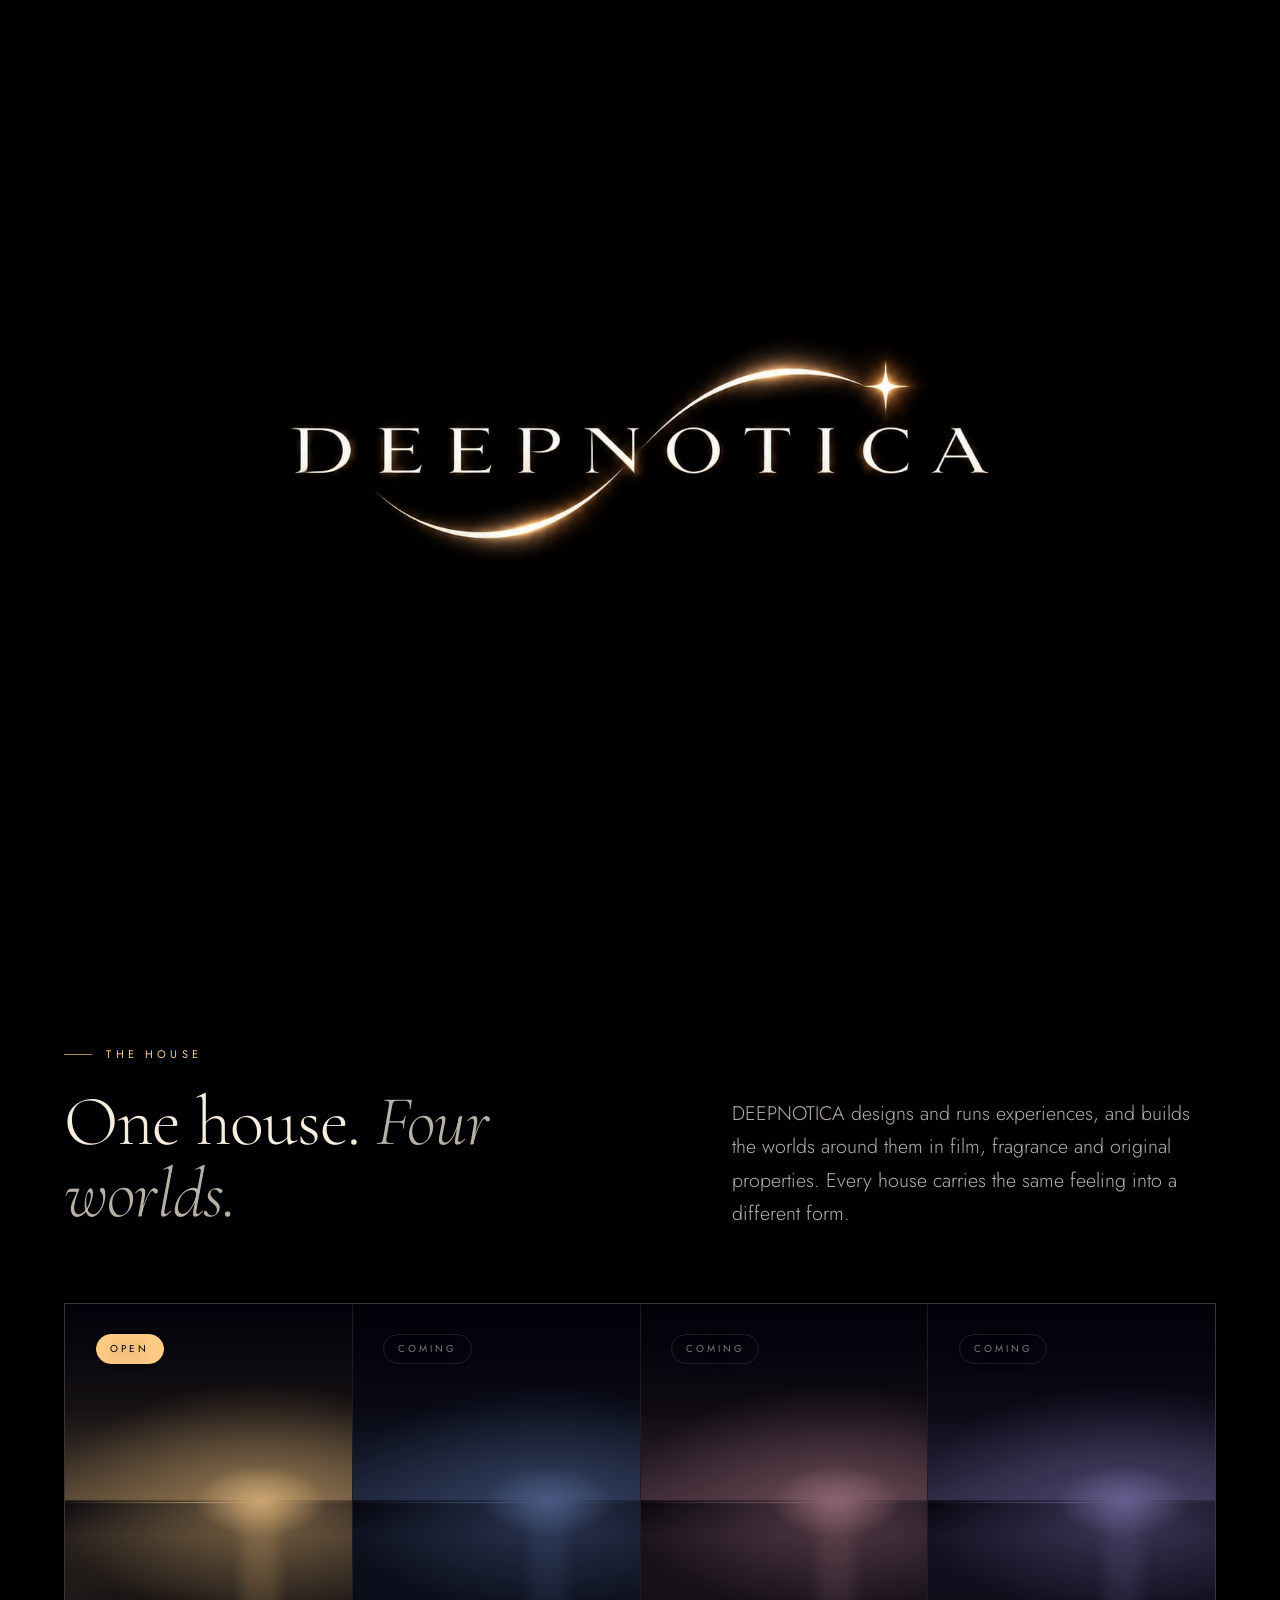
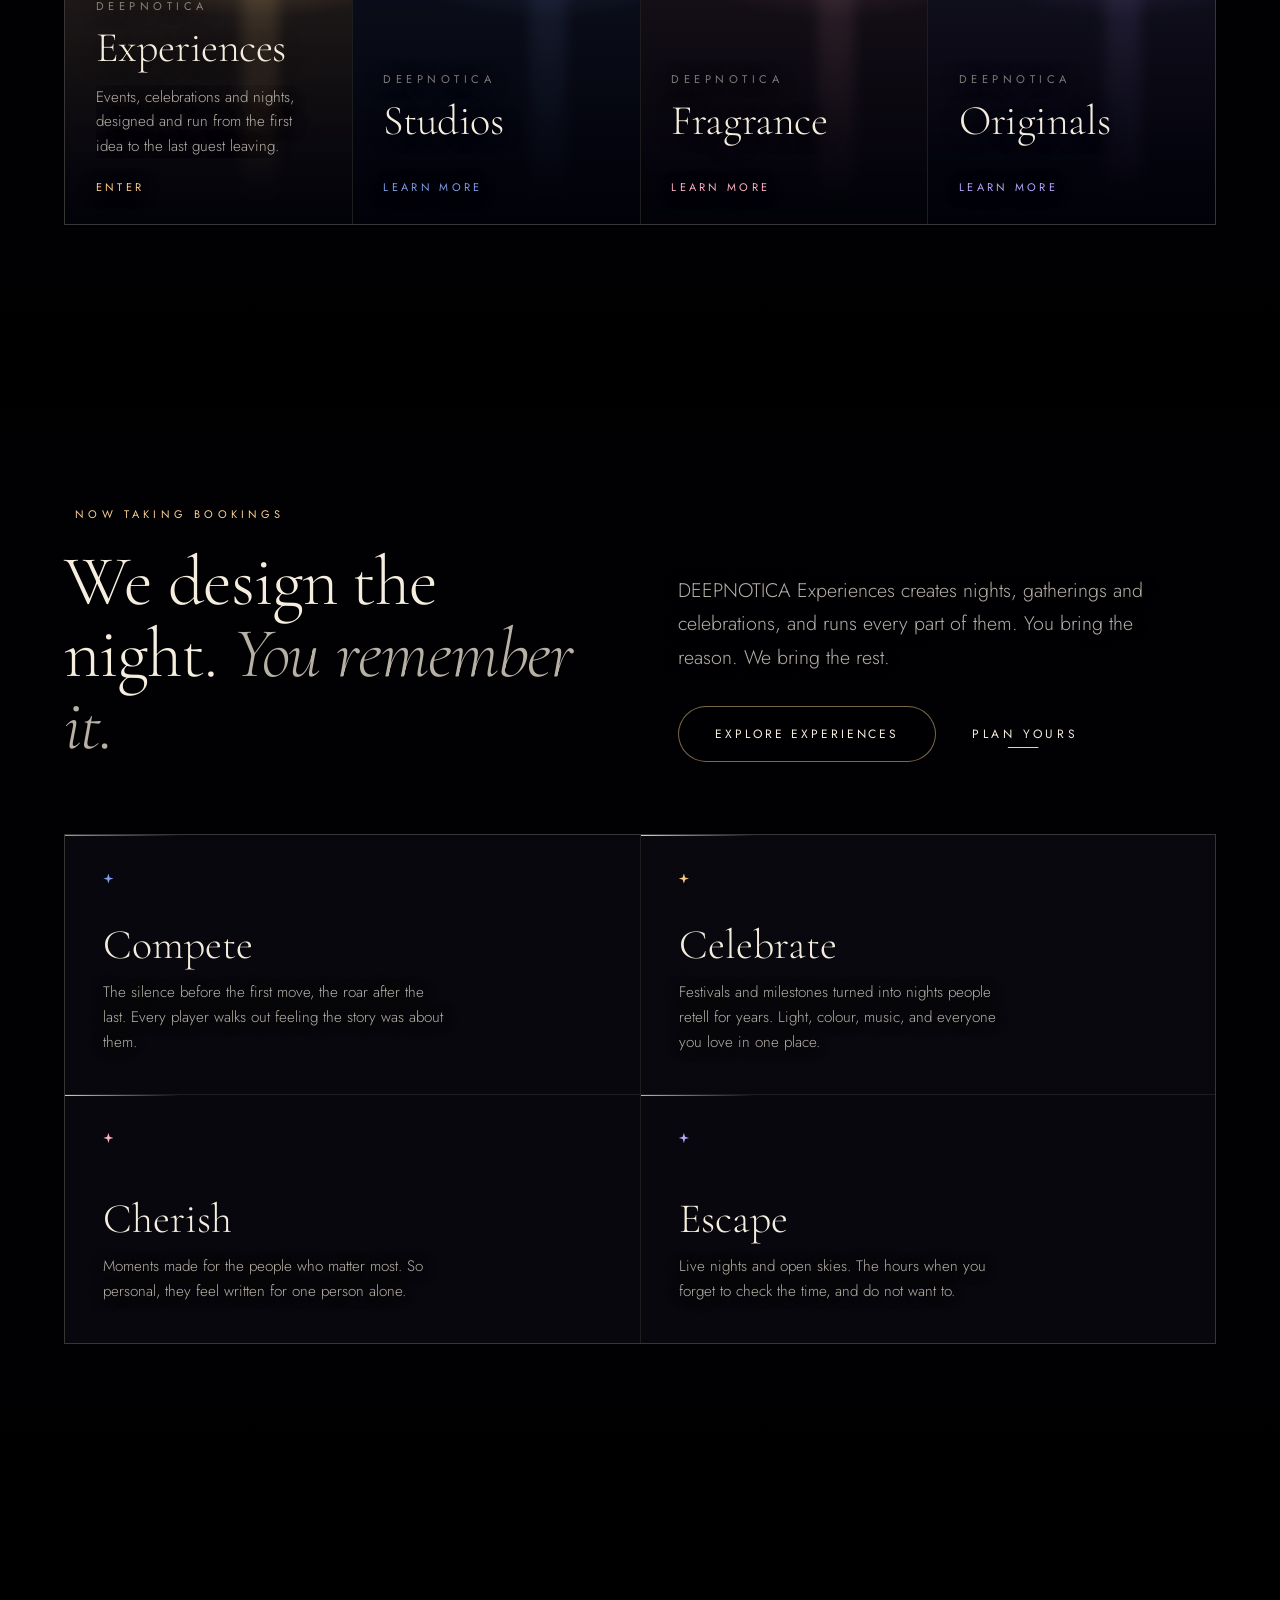
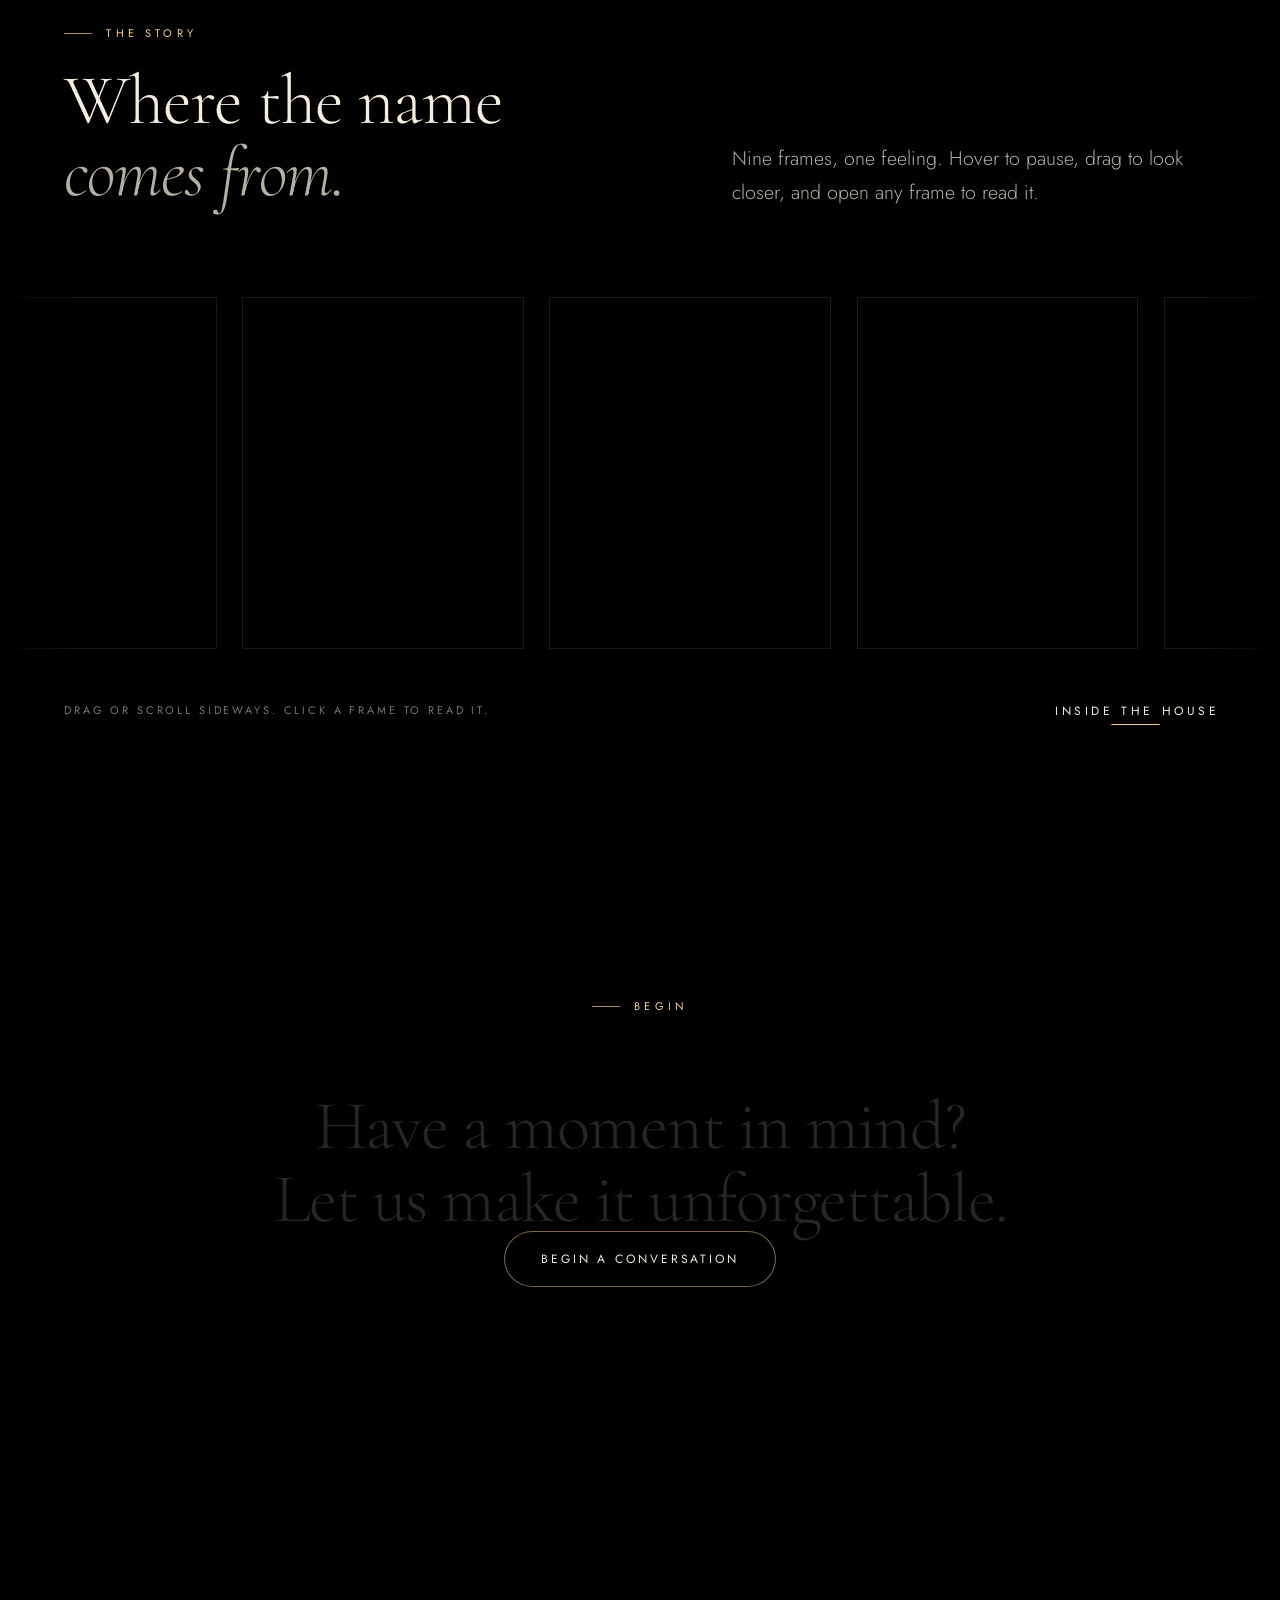
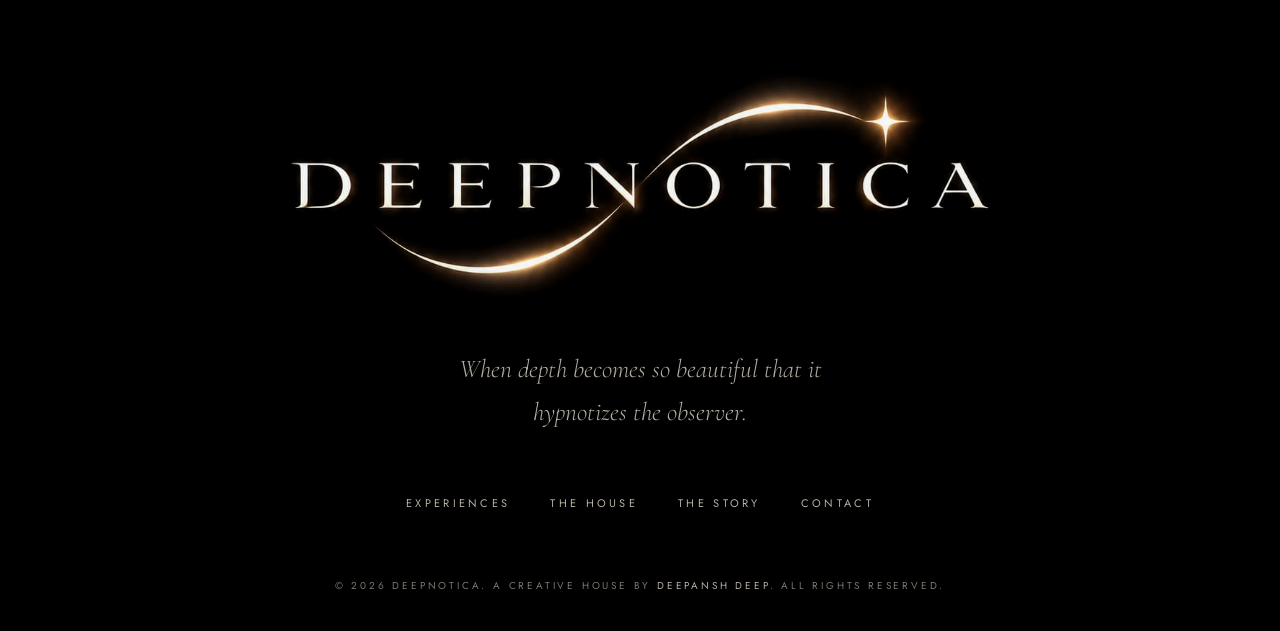
==== commit 3802f3fa: "Remove phone from contact, keep email, WhatsApp and Instagram Co-Authored-By: Claude Sonnet 5.5 <nor" ====
--- a/index.html
+++ b/index.html
@@ -1 +1 @@
-<!doctype html><html lang="en"><head><meta charset="utf-8"><meta content="width=device-width,initial-scale=1,viewport-fit=cover" name="viewport"><title>DEEPNOTICA | A creative house that designs and runs experiences</title><meta content="DEEPNOTICA is a creative house that designs and runs experiences worth remembering, and builds the worlds around them: film, fragrance and original properties. Founded by Deepansh Deep." name="description"><meta content="#000000" name="theme-color"><meta content="dark" name="color-scheme"><link href="https://deepnotica.github.io/" rel="canonical"><meta content="website" property="og:type"><meta content="DEEPNOTICA" property="og:site_name"><meta content="DEEPNOTICA | A creative house that designs and runs experiences" property="og:title"><meta content="DEEPNOTICA is a creative house that designs and runs experiences worth remembering, and builds the worlds around them: film, fragrance and original properties. Founded by Deepansh Deep." property="og:description"><meta content="https://deepnotica.github.io/" property="og:url"><meta content="https://deepnotica.github.io/assets/img/og-image.png" property="og:image"><meta content="1200" property="og:image:width"><meta content="630" property="og:image:height"><meta content="summary_large_image" name="twitter:card"><meta content="DEEPNOTICA | A creative house that designs and runs experiences" name="twitter:title"><meta content="DEEPNOTICA is a creative house that designs and runs experiences worth remembering, and builds the worlds around them: film, fragrance and original properties. Founded by Deepansh Deep." name="twitter:description"><meta content="https://deepnotica.github.io/assets/img/og-image.png" name="twitter:image"><link href="assets/img/favicon-32.png" rel="icon" type="image/png" sizes="32x32"><link href="assets/img/apple-touch-icon.png" rel="apple-touch-icon"><link href="site.webmanifest" rel="manifest"><link href="assets/fonts/cormorant-garamond-latin-300-normal.woff2" rel="preload" type="font/woff2" as="font" crossorigin><link href="assets/fonts/cormorant-garamond-latin-300-italic.woff2" rel="preload" type="font/woff2" as="font" crossorigin><link href="assets/fonts/jost-latin-400-normal.woff2" rel="preload" type="font/woff2" as="font" crossorigin><link href="assets/site.css?v=252ca356d1" rel="stylesheet"><script>document.documentElement.classList.add("js")</script></head><body data-page="home"><a href="#main" class="skip-link">Skip to content</a><canvas aria-hidden="true" class="sky" data-sky-canvas></canvas><div class="sky-fallback" aria-hidden="true"></div><div class="grain" aria-hidden="true"></div><div class="veil" aria-hidden="true" data-veil></div><div class="entrance" role="dialog" aria-labelledby="entrance-title" aria-modal="true" data-entrance><div class="entrance-inner"><h2 class="visually-hidden" id="entrance-title">Enter DEEPNOTICA</h2><div class="entrance-mark"><img alt="DEEPNOTICA" height="383" src="assets/img/logo.webp" width="1054" class="entrance-logo"> <span class="entrance-sweep" aria-hidden="true"></span> <span class="entrance-star" aria-hidden="true"><svg viewBox="0 0 24 24"><path d="M12 0 C12.6 7.6 16.4 11.4 24 12 C16.4 12.6 12.6 16.4 12 24 C11.4 16.4 7.6 12.6 0 12 C7.6 11.4 11.4 7.6 12 0Z"/></svg></span></div></div></div><header class="site-header"><div class="header-inner"><a href="index.html" class="brand" aria-label="DEEPNOTICA home"><img alt="" height="192" src="assets/img/logo-527.webp" width="527"></a><nav aria-label="Main" class="site-nav" id="site-nav"><ul><li><a href="experiences.html">Experiences</a></li><li><a href="house.html">The House</a></li><li><a href="index.html#story">The Story</a></li><li><a href="contact.html">Contact</a></li></ul></nav><button class="sound" type="button" aria-label="Play the DEEPNOTICA soundtrack" aria-pressed="false" data-sound title="Soundtrack"><span class="eq" aria-hidden="true"><i></i><i></i><i></i><i></i><i></i></span></button> <button class="menu-toggle" type="button" aria-controls="site-nav" aria-expanded="false"><span class="menu-lines" aria-hidden="true"><i></i><i></i></span> <span class="visually-hidden" data-menu-label>Open menu</span></button></div></header><main id="main"><section class="hero" data-sky="dusk" aria-label="DEEPNOTICA"><div class="hero-content" data-hero><h1 class="hero-logo" data-hero-logo><img alt="DEEPNOTICA" height="383" src="assets/img/logo.webp" width="1054"> <span class="logo-glow" aria-hidden="true"></span> <span class="logo-colour" aria-hidden="true" data-logo-colour></span></h1><p class="hero-line" data-split>When depth becomes an experience.</p></div><p class="hero-foot" data-hero-foot>A creative house that designs and runs experiences</p></section><section class="house" data-sky="blue" aria-labelledby="house-title" id="houses"><div class="wrap"><div class="intro-split"><div><p class="label" data-light>The house</p><h2 class="title" id="house-title" data-light>One house. <em>Four worlds.</em></h2></div><p class="body-lg" data-light>DEEPNOTICA designs and runs experiences, and builds the worlds around them in film, fragrance and original properties. Every house carries the same feeling into a different form.</p></div><ul class="houses" data-houses><li class="hp hp--open" data-light style="--c:#ffcd86"><a href="experiences.html" class="hp-link"><span class="hp-sky" aria-hidden="true"></span> <span class="hp-status">Open</span> <span class="hp-name"><small>DEEPNOTICA</small>Experiences</span> <span class="hp-desc">Events, celebrations and nights, designed and run from the first idea to the last guest leaving.</span> <span class="hp-go">Enter</span></a></li><li class="hp" data-light style="--c:#7e9fe6"><a href="house.html#houses" class="hp-link"><span class="hp-sky" aria-hidden="true"></span> <span class="hp-status">Coming</span> <span class="hp-name"><small>DEEPNOTICA</small>Studios</span> <span class="hp-desc">Films and visual stories made to absorb an audience into another world.</span> <span class="hp-go">Learn more</span></a></li><li class="hp" data-light style="--c:#ffb2c3"><a href="house.html#houses" class="hp-link"><span class="hp-sky" aria-hidden="true"></span> <span class="hp-status">Coming</span> <span class="hp-name"><small>DEEPNOTICA</small>Fragrance</span> <span class="hp-desc">The feeling of Hypnotica, as a scent. Not masculine, not feminine.</span> <span class="hp-go">Learn more</span></a></li><li class="hp" data-light style="--c:#b9a6ff"><a href="house.html#houses" class="hp-link"><span class="hp-sky" aria-hidden="true"></span> <span class="hp-status">Coming</span> <span class="hp-name"><small>DEEPNOTICA</small>Originals</span> <span class="hp-desc">Signature formats and festivals, created and owned by the house.</span> <span class="hp-go">Learn more</span></a></li></ul></div></section><section class="exp-preview" data-sky="gold" aria-labelledby="exp-title"><div class="wrap"><div class="intro-split"><div><p class="label" data-light><span class="status-dot" aria-hidden="true"></span>Now taking bookings</p><h2 class="title" id="exp-title" data-light>We design the night. <em>You remember it.</em></h2></div><div><p class="body-lg" data-light>DEEPNOTICA Experiences creates nights, gatherings and celebrations, and runs every part of them. You bring the reason. We bring the rest.</p><div class="actions" data-light><a href="experiences.html" class="btn"><span>Explore Experiences</span></a> <a href="contact.html" class="link">Plan yours</a></div></div></div><ul class="cats"><li class="cat" data-light style="--c:#7e9fe6"><span class="cat-star" aria-hidden="true"></span><h3>Compete</h3><p>The silence before the first move, the roar after the last. Every player walks out feeling the story was about them.</p></li><li class="cat" data-light style="--c:#ffcd86"><span class="cat-star" aria-hidden="true"></span><h3>Celebrate</h3><p>Festivals and milestones turned into nights people retell for years. Light, colour, music, and everyone you love in one place.</p></li><li class="cat" data-light style="--c:#ffb2c3"><span class="cat-star" aria-hidden="true"></span><h3>Cherish</h3><p>Moments made for the people who matter most. So personal, they feel written for one person alone.</p></li><li class="cat" data-light style="--c:#b9a6ff"><span class="cat-star" aria-hidden="true"></span><h3>Escape</h3><p>Live nights and open skies. The hours when you forget to check the time, and do not want to.</p></li></ul></div></section><section class="story" data-sky="pink" aria-labelledby="story-title" id="story"><div class="wrap intro-split"><div><p class="label" data-light>The story</p><h2 class="title" id="story-title" data-light>Where the name <em>comes from.</em></h2></div><p class="body-lg" data-light>Nine frames, one feeling. Hover to pause, drag to look closer, and open any frame to read it.</p></div><div class="reel" role="region" aria-label="The DEEPNOTICA story in nine frames. Use the arrow keys or drag to move." data-reel tabindex="0"><ul class="reel-track" data-reel-track><li class="reel-item"><button class="reel-frame" type="button" aria-label="Read frame 1 of 9" data-open="1"><img alt="What is your favourite colour?" height="600" src="assets/img/frames/frame-01-480.webp" width="480" loading="lazy" decoding="async" draggable="false" sizes="(max-width: 760px) 66vw, 22vw" srcset="assets/img/frames/frame-01-480.webp 480w, assets/img/frames/frame-01.webp 1000w"></button></li><li class="reel-item"><button class="reel-frame" type="button" aria-label="Read frame 2 of 9" data-open="2"><img alt="I searched for it in paint, in flowers, in oceans, and in names the world had already given." height="600" src="assets/img/frames/frame-02-480.webp" width="480" loading="lazy" decoding="async" draggable="false" sizes="(max-width: 760px) 66vw, 22vw" srcset="assets/img/frames/frame-02-480.webp 480w, assets/img/frames/frame-02.webp 1000w"></button></li><li class="reel-item"><button class="reel-frame" type="button" aria-label="Read frame 3 of 9" data-open="3"><img alt="None of them were mine." height="600" src="assets/img/frames/frame-03-480.webp" width="480" loading="lazy" decoding="async" draggable="false" sizes="(max-width: 760px) 66vw, 22vw" srcset="assets/img/frames/frame-03-480.webp 480w, assets/img/frames/frame-03.webp 1000w"></button></li><li class="reel-item"><button class="reel-frame" type="button" aria-label="Read frame 4 of 9" data-open="4"><img alt="My favourite colour exists only in that fleeting moment, when the sky forgets whether it is becoming day, or surrendering to night." height="600" src="assets/img/frames/frame-04-480.webp" width="480" loading="lazy" decoding="async" draggable="false" sizes="(max-width: 760px) 66vw, 22vw" srcset="assets/img/frames/frame-04-480.webp 480w, assets/img/frames/frame-04.webp 1000w"></button></li><li class="reel-item"><button class="reel-frame" type="button" aria-label="Read frame 5 of 9" data-open="5"><img alt="There, the infinite blue meets gold. Gold melts into pink. Pink drifts into violet." height="600" src="assets/img/frames/frame-05-480.webp" width="480" loading="lazy" decoding="async" draggable="false" sizes="(max-width: 760px) 66vw, 22vw" srcset="assets/img/frames/frame-05-480.webp 480w, assets/img/frames/frame-05.webp 1000w"></button></li><li class="reel-item"><button class="reel-frame" type="button" aria-label="Read frame 6 of 9" data-open="6"><img alt="Blue, infinity. Gold, warmth and hope. Pink, love. Violet, peace." height="600" src="assets/img/frames/frame-06-480.webp" width="480" loading="lazy" decoding="async" draggable="false" sizes="(max-width: 760px) 66vw, 22vw" srcset="assets/img/frames/frame-06-480.webp 480w, assets/img/frames/frame-06.webp 1000w"></button></li><li class="reel-item"><button class="reel-frame" type="button" aria-label="Read frame 7 of 9" data-open="7"><img alt="None of the colours compete. None of them disappear. Each one gives birth to the next, until they no longer exist as colours at all." height="600" src="assets/img/frames/frame-07-480.webp" width="480" loading="lazy" decoding="async" draggable="false" sizes="(max-width: 760px) 66vw, 22vw" srcset="assets/img/frames/frame-07-480.webp 480w, assets/img/frames/frame-07.webp 1000w"></button></li><li class="reel-item"><button class="reel-frame" type="button" aria-label="Read frame 8 of 9" data-open="8"><img alt="They become a feeling. The horizon breathes. Time forgets to move. That is the moment I call DEEPNOTICA." height="600" src="assets/img/frames/frame-08-480.webp" width="480" loading="lazy" decoding="async" draggable="false" sizes="(max-width: 760px) 66vw, 22vw" srcset="assets/img/frames/frame-08-480.webp 480w, assets/img/frames/frame-08.webp 1000w"></button></li><li class="reel-item"><button class="reel-frame" type="button" aria-label="Read frame 9 of 9" data-open="9"><img alt="DEEPNOTICA. When depth becomes so beautiful that it hypnotizes the observer." height="600" src="assets/img/frames/frame-09-480.webp" width="480" loading="lazy" decoding="async" draggable="false" sizes="(max-width: 760px) 66vw, 22vw" srcset="assets/img/frames/frame-09-480.webp 480w, assets/img/frames/frame-09.webp 1000w"></button></li><li class="reel-item"><button class="reel-frame" type="button" aria-label="Read frame 1 of 9" data-open="1" aria-hidden="true" tabindex="-1"><img alt="What is your favourite colour?" height="600" src="assets/img/frames/frame-01-480.webp" width="480" loading="lazy" decoding="async" draggable="false" sizes="(max-width: 760px) 66vw, 22vw" srcset="assets/img/frames/frame-01-480.webp 480w, assets/img/frames/frame-01.webp 1000w"></button></li><li class="reel-item"><button class="reel-frame" type="button" aria-label="Read frame 2 of 9" data-open="2" aria-hidden="true" tabindex="-1"><img alt="I searched for it in paint, in flowers, in oceans, and in names the world had already given." height="600" src="assets/img/frames/frame-02-480.webp" width="480" loading="lazy" decoding="async" draggable="false" sizes="(max-width: 760px) 66vw, 22vw" srcset="assets/img/frames/frame-02-480.webp 480w, assets/img/frames/frame-02.webp 1000w"></button></li><li class="reel-item"><button class="reel-frame" type="button" aria-label="Read frame 3 of 9" data-open="3" aria-hidden="true" tabindex="-1"><img alt="None of them were mine." height="600" src="assets/img/frames/frame-03-480.webp" width="480" loading="lazy" decoding="async" draggable="false" sizes="(max-width: 760px) 66vw, 22vw" srcset="assets/img/frames/frame-03-480.webp 480w, assets/img/frames/frame-03.webp 1000w"></button></li><li class="reel-item"><button class="reel-frame" type="button" aria-label="Read frame 4 of 9" data-open="4" aria-hidden="true" tabindex="-1"><img alt="My favourite colour exists only in that fleeting moment, when the sky forgets whether it is becoming day, or surrendering to night." height="600" src="assets/img/frames/frame-04-480.webp" width="480" loading="lazy" decoding="async" draggable="false" sizes="(max-width: 760px) 66vw, 22vw" srcset="assets/img/frames/frame-04-480.webp 480w, assets/img/frames/frame-04.webp 1000w"></button></li><li class="reel-item"><button class="reel-frame" type="button" aria-label="Read frame 5 of 9" data-open="5" aria-hidden="true" tabindex="-1"><img alt="There, the infinite blue meets gold. Gold melts into pink. Pink drifts into violet." height="600" src="assets/img/frames/frame-05-480.webp" width="480" loading="lazy" decoding="async" draggable="false" sizes="(max-width: 760px) 66vw, 22vw" srcset="assets/img/frames/frame-05-480.webp 480w, assets/img/frames/frame-05.webp 1000w"></button></li><li class="reel-item"><button class="reel-frame" type="button" aria-label="Read frame 6 of 9" data-open="6" aria-hidden="true" tabindex="-1"><img alt="Blue, infinity. Gold, warmth and hope. Pink, love. Violet, peace." height="600" src="assets/img/frames/frame-06-480.webp" width="480" loading="lazy" decoding="async" draggable="false" sizes="(max-width: 760px) 66vw, 22vw" srcset="assets/img/frames/frame-06-480.webp 480w, assets/img/frames/frame-06.webp 1000w"></button></li><li class="reel-item"><button class="reel-frame" type="button" aria-label="Read frame 7 of 9" data-open="7" aria-hidden="true" tabindex="-1"><img alt="None of the colours compete. None of them disappear. Each one gives birth to the next, until they no longer exist as colours at all." height="600" src="assets/img/frames/frame-07-480.webp" width="480" loading="lazy" decoding="async" draggable="false" sizes="(max-width: 760px) 66vw, 22vw" srcset="assets/img/frames/frame-07-480.webp 480w, assets/img/frames/frame-07.webp 1000w"></button></li><li class="reel-item"><button class="reel-frame" type="button" aria-label="Read frame 8 of 9" data-open="8" aria-hidden="true" tabindex="-1"><img alt="They become a feeling. The horizon breathes. Time forgets to move. That is the moment I call DEEPNOTICA." height="600" src="assets/img/frames/frame-08-480.webp" width="480" loading="lazy" decoding="async" draggable="false" sizes="(max-width: 760px) 66vw, 22vw" srcset="assets/img/frames/frame-08-480.webp 480w, assets/img/frames/frame-08.webp 1000w"></button></li><li class="reel-item"><button class="reel-frame" type="button" aria-label="Read frame 9 of 9" data-open="9" aria-hidden="true" tabindex="-1"><img alt="DEEPNOTICA. When depth becomes so beautiful that it hypnotizes the observer." height="600" src="assets/img/frames/frame-09-480.webp" width="480" loading="lazy" decoding="async" draggable="false" sizes="(max-width: 760px) 66vw, 22vw" srcset="assets/img/frames/frame-09-480.webp 480w, assets/img/frames/frame-09.webp 1000w"></button></li></ul></div><div class="wrap reel-foot"><p class="reel-hint" data-light>Drag or scroll sideways. Click a frame to read it.</p><a href="house.html" class="link" data-light>Inside the house</a></div></section><section class="cta" data-sky="violet" aria-labelledby="cta-title"><div class="wrap cta-inner"><p class="label" data-light>Begin</p><h2 class="cta-title" id="cta-title" data-fill><span class="row"><span class="w">Have</span> <span class="w">a</span> <span class="w">moment</span> <span class="w">in</span> <span class="w">mind?</span></span> <span class="row"><span class="w">Let</span> <span class="w">us</span> <span class="w">make</span> <span class="w">it</span> <span class="w w--key">unforgettable.</span></span></h2><a href="contact.html" class="btn" data-light><span>Begin a conversation</span></a></div></section></main><dialog aria-label="Story frame" class="viewer" data-viewer><figure class="viewer-figure"><img alt="" class="viewer-img" data-viewer-img></figure><div class="viewer-bar"><button class="viewer-btn" type="button" data-viewer-prev>Previous</button><p class="viewer-count" aria-live="polite"><span data-viewer-now>01</span><span class="viewer-sep"></span>09</p><button class="viewer-btn" type="button" data-viewer-next>Next</button></div><button class="viewer-close" type="button" autofocus data-viewer-close>Close <span class="viewer-key">Esc</span></button><p class="viewer-hint">Use the arrow keys or swipe to move between frames</p></dialog><footer class="site-footer" data-sky="dawn"><img alt="DEEPNOTICA" height="383" src="assets/img/logo.webp" width="1054" loading="lazy" class="footer-logo" data-light><p class="footer-line" data-light>When depth becomes so beautiful that it hypnotizes the observer.</p><nav aria-label="Footer" class="footer-nav"><a href="experiences.html">Experiences</a> <a href="house.html">The House</a> <a href="index.html#story">The Story</a> <a href="contact.html">Contact</a></nav><p class="footer-copy">&copy; <span data-year>2026</span> DEEPNOTICA. A creative house by <a href="https://deepansh-deep.github.io/" rel="noopener" target="_blank">Deepansh Deep</a>. All rights reserved.</p></footer><audio data-audio loop preload="none" src="assets/audio/deepnotica-theme.mp3"></audio><script src="assets/vendor/gsap.min.js"></script><script src="assets/vendor/ScrollTrigger.min.js"></script><script src="assets/vendor/lenis.min.js"></script><script src="assets/site.js?v=e4924f4b86"></script></body></html>+<!doctype html><html lang="en"><head><meta charset="utf-8"><meta content="width=device-width,initial-scale=1,viewport-fit=cover" name="viewport"><title>DEEPNOTICA | A creative house that designs and runs experiences</title><meta content="DEEPNOTICA is a creative house that designs and runs experiences worth remembering, and builds the worlds around them: film, fragrance and original properties. Founded by Deepansh Deep." name="description"><meta content="#000000" name="theme-color"><meta content="dark" name="color-scheme"><link href="https://deepnotica.github.io/" rel="canonical"><meta content="website" property="og:type"><meta content="DEEPNOTICA" property="og:site_name"><meta content="DEEPNOTICA | A creative house that designs and runs experiences" property="og:title"><meta content="DEEPNOTICA is a creative house that designs and runs experiences worth remembering, and builds the worlds around them: film, fragrance and original properties. Founded by Deepansh Deep." property="og:description"><meta content="https://deepnotica.github.io/" property="og:url"><meta content="https://deepnotica.github.io/assets/img/og-image.png" property="og:image"><meta content="1200" property="og:image:width"><meta content="630" property="og:image:height"><meta content="summary_large_image" name="twitter:card"><meta content="DEEPNOTICA | A creative house that designs and runs experiences" name="twitter:title"><meta content="DEEPNOTICA is a creative house that designs and runs experiences worth remembering, and builds the worlds around them: film, fragrance and original properties. Founded by Deepansh Deep." name="twitter:description"><meta content="https://deepnotica.github.io/assets/img/og-image.png" name="twitter:image"><link href="assets/img/favicon-32.png" rel="icon" type="image/png" sizes="32x32"><link href="assets/img/apple-touch-icon.png" rel="apple-touch-icon"><link href="site.webmanifest" rel="manifest"><link href="assets/fonts/cormorant-garamond-latin-300-normal.woff2" rel="preload" type="font/woff2" as="font" crossorigin><link href="assets/fonts/cormorant-garamond-latin-300-italic.woff2" rel="preload" type="font/woff2" as="font" crossorigin><link href="assets/fonts/jost-latin-400-normal.woff2" rel="preload" type="font/woff2" as="font" crossorigin><link href="assets/site.css?v=252ca356d1" rel="stylesheet"><script>document.documentElement.classList.add("js")</script></head><body data-page="home"><a href="#main" class="skip-link">Skip to content</a><canvas aria-hidden="true" class="sky" data-sky-canvas></canvas><div class="sky-fallback" aria-hidden="true"></div><div class="grain" aria-hidden="true"></div><div class="veil" aria-hidden="true" data-veil></div><div class="entrance" role="dialog" aria-labelledby="entrance-title" aria-modal="true" data-entrance><div class="entrance-inner"><h2 class="visually-hidden" id="entrance-title">Enter DEEPNOTICA</h2><div class="entrance-mark"><img alt="DEEPNOTICA" height="383" src="assets/img/logo.webp" width="1054" class="entrance-logo"> <span class="entrance-sweep" aria-hidden="true"></span> <span class="entrance-star" aria-hidden="true"><svg viewBox="0 0 24 24"><path d="M12 0 C12.6 7.6 16.4 11.4 24 12 C16.4 12.6 12.6 16.4 12 24 C11.4 16.4 7.6 12.6 0 12 C7.6 11.4 11.4 7.6 12 0Z"/></svg></span></div></div></div><header class="site-header"><div class="header-inner"><a href="index.html" class="brand" aria-label="DEEPNOTICA home"><img alt="" height="192" src="assets/img/logo-527.webp" width="527"></a><nav aria-label="Main" class="site-nav" id="site-nav"><ul><li><a href="experiences.html">Experiences</a></li><li><a href="house.html">The House</a></li><li><a href="index.html#story">The Story</a></li><li><a href="contact.html">Contact</a></li></ul></nav><button class="sound" type="button" aria-label="Play the DEEPNOTICA soundtrack" aria-pressed="false" data-sound title="Soundtrack"><span class="eq" aria-hidden="true"><i></i><i></i><i></i><i></i><i></i></span></button> <button class="menu-toggle" type="button" aria-controls="site-nav" aria-expanded="false"><span class="menu-lines" aria-hidden="true"><i></i><i></i></span> <span class="visually-hidden" data-menu-label>Open menu</span></button></div></header><main id="main"><section class="hero" data-sky="dusk" aria-label="DEEPNOTICA"><div class="hero-content" data-hero><h1 class="hero-logo" data-hero-logo><img alt="DEEPNOTICA" height="383" src="assets/img/logo.webp" width="1054"> <span class="logo-glow" aria-hidden="true"></span> <span class="logo-colour" aria-hidden="true" data-logo-colour></span></h1><p class="hero-line" data-split>When depth becomes an experience.</p></div><p class="hero-foot" data-hero-foot>A creative house that designs and runs experiences</p></section><section class="house" data-sky="blue" aria-labelledby="house-title" id="houses"><div class="wrap"><div class="intro-split"><div><p class="label" data-light>The house</p><h2 class="title" id="house-title" data-light>One house. <em>Four worlds.</em></h2></div><p class="body-lg" data-light>DEEPNOTICA designs and runs experiences, and builds the worlds around them in film, fragrance and original properties. Every house carries the same feeling into a different form.</p></div><ul class="houses" data-houses><li class="hp hp--open" data-light style="--c:#ffcd86"><a href="experiences.html" class="hp-link"><span class="hp-sky" aria-hidden="true"></span> <span class="hp-status">Open</span> <span class="hp-name"><small>DEEPNOTICA</small>Experiences</span> <span class="hp-desc">Events, celebrations and nights, designed and run from the first idea to the last guest leaving.</span> <span class="hp-go">Enter</span></a></li><li class="hp" data-light style="--c:#7e9fe6"><a href="house.html#houses" class="hp-link"><span class="hp-sky" aria-hidden="true"></span> <span class="hp-status">Coming</span> <span class="hp-name"><small>DEEPNOTICA</small>Studios</span> <span class="hp-desc">Films and visual stories made to absorb an audience into another world.</span> <span class="hp-go">Learn more</span></a></li><li class="hp" data-light style="--c:#ffb2c3"><a href="house.html#houses" class="hp-link"><span class="hp-sky" aria-hidden="true"></span> <span class="hp-status">Coming</span> <span class="hp-name"><small>DEEPNOTICA</small>Fragrance</span> <span class="hp-desc">The feeling of Hypnotica, as a scent. Not masculine, not feminine.</span> <span class="hp-go">Learn more</span></a></li><li class="hp" data-light style="--c:#b9a6ff"><a href="house.html#houses" class="hp-link"><span class="hp-sky" aria-hidden="true"></span> <span class="hp-status">Coming</span> <span class="hp-name"><small>DEEPNOTICA</small>Originals</span> <span class="hp-desc">Signature formats and festivals, created and owned by the house.</span> <span class="hp-go">Learn more</span></a></li></ul></div></section><section class="exp-preview" data-sky="gold" aria-labelledby="exp-title"><div class="wrap"><div class="intro-split"><div><p class="label" data-light><span class="status-dot" aria-hidden="true"></span>Now taking bookings</p><h2 class="title" id="exp-title" data-light>We design the night. <em>You remember it.</em></h2></div><div><p class="body-lg" data-light>DEEPNOTICA Experiences creates nights, gatherings and celebrations, and runs every part of them. You bring the reason. We bring the rest.</p><div class="actions" data-light><a href="experiences.html" class="btn"><span>Explore Experiences</span></a> <a href="contact.html" class="link">Plan yours</a></div></div></div><ul class="cats"><li class="cat" data-light style="--c:#7e9fe6"><span class="cat-star" aria-hidden="true"></span><h3>Compete</h3><p>The silence before the first move, the roar after the last. Every player walks out feeling the story was about them.</p></li><li class="cat" data-light style="--c:#ffcd86"><span class="cat-star" aria-hidden="true"></span><h3>Celebrate</h3><p>Festivals and milestones turned into nights people retell for years. Light, colour, music, and everyone you love in one place.</p></li><li class="cat" data-light style="--c:#ffb2c3"><span class="cat-star" aria-hidden="true"></span><h3>Cherish</h3><p>Moments made for the people who matter most. So personal, they feel written for one person alone.</p></li><li class="cat" data-light style="--c:#b9a6ff"><span class="cat-star" aria-hidden="true"></span><h3>Escape</h3><p>Live nights and open skies. The hours when you forget to check the time, and do not want to.</p></li></ul></div></section><section class="story" data-sky="pink" aria-labelledby="story-title" id="story"><div class="wrap intro-split"><div><p class="label" data-light>The story</p><h2 class="title" id="story-title" data-light>Where the name <em>comes from.</em></h2></div><p class="body-lg" data-light>Nine frames, one feeling. Hover to pause, drag to look closer, and open any frame to read it.</p></div><div class="reel" role="region" aria-label="The DEEPNOTICA story in nine frames. Use the arrow keys or drag to move." data-reel tabindex="0"><ul class="reel-track" data-reel-track><li class="reel-item"><button class="reel-frame" type="button" aria-label="Read frame 1 of 9" data-open="1"><img alt="What is your favourite colour?" height="600" src="assets/img/frames/frame-01-480.webp" width="480" loading="lazy" decoding="async" draggable="false" sizes="(max-width: 760px) 66vw, 22vw" srcset="assets/img/frames/frame-01-480.webp 480w, assets/img/frames/frame-01.webp 1000w"></button></li><li class="reel-item"><button class="reel-frame" type="button" aria-label="Read frame 2 of 9" data-open="2"><img alt="I searched for it in paint, in flowers, in oceans, and in names the world had already given." height="600" src="assets/img/frames/frame-02-480.webp" width="480" loading="lazy" decoding="async" draggable="false" sizes="(max-width: 760px) 66vw, 22vw" srcset="assets/img/frames/frame-02-480.webp 480w, assets/img/frames/frame-02.webp 1000w"></button></li><li class="reel-item"><button class="reel-frame" type="button" aria-label="Read frame 3 of 9" data-open="3"><img alt="None of them were mine." height="600" src="assets/img/frames/frame-03-480.webp" width="480" loading="lazy" decoding="async" draggable="false" sizes="(max-width: 760px) 66vw, 22vw" srcset="assets/img/frames/frame-03-480.webp 480w, assets/img/frames/frame-03.webp 1000w"></button></li><li class="reel-item"><button class="reel-frame" type="button" aria-label="Read frame 4 of 9" data-open="4"><img alt="My favourite colour exists only in that fleeting moment, when the sky forgets whether it is becoming day, or surrendering to night." height="600" src="assets/img/frames/frame-04-480.webp" width="480" loading="lazy" decoding="async" draggable="false" sizes="(max-width: 760px) 66vw, 22vw" srcset="assets/img/frames/frame-04-480.webp 480w, assets/img/frames/frame-04.webp 1000w"></button></li><li class="reel-item"><button class="reel-frame" type="button" aria-label="Read frame 5 of 9" data-open="5"><img alt="There, the infinite blue meets gold. Gold melts into pink. Pink drifts into violet." height="600" src="assets/img/frames/frame-05-480.webp" width="480" loading="lazy" decoding="async" draggable="false" sizes="(max-width: 760px) 66vw, 22vw" srcset="assets/img/frames/frame-05-480.webp 480w, assets/img/frames/frame-05.webp 1000w"></button></li><li class="reel-item"><button class="reel-frame" type="button" aria-label="Read frame 6 of 9" data-open="6"><img alt="Blue, infinity. Gold, warmth and hope. Pink, love. Violet, peace." height="600" src="assets/img/frames/frame-06-480.webp" width="480" loading="lazy" decoding="async" draggable="false" sizes="(max-width: 760px) 66vw, 22vw" srcset="assets/img/frames/frame-06-480.webp 480w, assets/img/frames/frame-06.webp 1000w"></button></li><li class="reel-item"><button class="reel-frame" type="button" aria-label="Read frame 7 of 9" data-open="7"><img alt="None of the colours compete. None of them disappear. Each one gives birth to the next, until they no longer exist as colours at all." height="600" src="assets/img/frames/frame-07-480.webp" width="480" loading="lazy" decoding="async" draggable="false" sizes="(max-width: 760px) 66vw, 22vw" srcset="assets/img/frames/frame-07-480.webp 480w, assets/img/frames/frame-07.webp 1000w"></button></li><li class="reel-item"><button class="reel-frame" type="button" aria-label="Read frame 8 of 9" data-open="8"><img alt="They become a feeling. The horizon breathes. Time forgets to move. That is the moment I call DEEPNOTICA." height="600" src="assets/img/frames/frame-08-480.webp" width="480" loading="lazy" decoding="async" draggable="false" sizes="(max-width: 760px) 66vw, 22vw" srcset="assets/img/frames/frame-08-480.webp 480w, assets/img/frames/frame-08.webp 1000w"></button></li><li class="reel-item"><button class="reel-frame" type="button" aria-label="Read frame 9 of 9" data-open="9"><img alt="DEEPNOTICA. When depth becomes so beautiful that it hypnotizes the observer." height="600" src="assets/img/frames/frame-09-480.webp" width="480" loading="lazy" decoding="async" draggable="false" sizes="(max-width: 760px) 66vw, 22vw" srcset="assets/img/frames/frame-09-480.webp 480w, assets/img/frames/frame-09.webp 1000w"></button></li><li class="reel-item"><button class="reel-frame" type="button" aria-label="Read frame 1 of 9" data-open="1" aria-hidden="true" tabindex="-1"><img alt="What is your favourite colour?" height="600" src="assets/img/frames/frame-01-480.webp" width="480" loading="lazy" decoding="async" draggable="false" sizes="(max-width: 760px) 66vw, 22vw" srcset="assets/img/frames/frame-01-480.webp 480w, assets/img/frames/frame-01.webp 1000w"></button></li><li class="reel-item"><button class="reel-frame" type="button" aria-label="Read frame 2 of 9" data-open="2" aria-hidden="true" tabindex="-1"><img alt="I searched for it in paint, in flowers, in oceans, and in names the world had already given." height="600" src="assets/img/frames/frame-02-480.webp" width="480" loading="lazy" decoding="async" draggable="false" sizes="(max-width: 760px) 66vw, 22vw" srcset="assets/img/frames/frame-02-480.webp 480w, assets/img/frames/frame-02.webp 1000w"></button></li><li class="reel-item"><button class="reel-frame" type="button" aria-label="Read frame 3 of 9" data-open="3" aria-hidden="true" tabindex="-1"><img alt="None of them were mine." height="600" src="assets/img/frames/frame-03-480.webp" width="480" loading="lazy" decoding="async" draggable="false" sizes="(max-width: 760px) 66vw, 22vw" srcset="assets/img/frames/frame-03-480.webp 480w, assets/img/frames/frame-03.webp 1000w"></button></li><li class="reel-item"><button class="reel-frame" type="button" aria-label="Read frame 4 of 9" data-open="4" aria-hidden="true" tabindex="-1"><img alt="My favourite colour exists only in that fleeting moment, when the sky forgets whether it is becoming day, or surrendering to night." height="600" src="assets/img/frames/frame-04-480.webp" width="480" loading="lazy" decoding="async" draggable="false" sizes="(max-width: 760px) 66vw, 22vw" srcset="assets/img/frames/frame-04-480.webp 480w, assets/img/frames/frame-04.webp 1000w"></button></li><li class="reel-item"><button class="reel-frame" type="button" aria-label="Read frame 5 of 9" data-open="5" aria-hidden="true" tabindex="-1"><img alt="There, the infinite blue meets gold. Gold melts into pink. Pink drifts into violet." height="600" src="assets/img/frames/frame-05-480.webp" width="480" loading="lazy" decoding="async" draggable="false" sizes="(max-width: 760px) 66vw, 22vw" srcset="assets/img/frames/frame-05-480.webp 480w, assets/img/frames/frame-05.webp 1000w"></button></li><li class="reel-item"><button class="reel-frame" type="button" aria-label="Read frame 6 of 9" data-open="6" aria-hidden="true" tabindex="-1"><img alt="Blue, infinity. Gold, warmth and hope. Pink, love. Violet, peace." height="600" src="assets/img/frames/frame-06-480.webp" width="480" loading="lazy" decoding="async" draggable="false" sizes="(max-width: 760px) 66vw, 22vw" srcset="assets/img/frames/frame-06-480.webp 480w, assets/img/frames/frame-06.webp 1000w"></button></li><li class="reel-item"><button class="reel-frame" type="button" aria-label="Read frame 7 of 9" data-open="7" aria-hidden="true" tabindex="-1"><img alt="None of the colours compete. None of them disappear. Each one gives birth to the next, until they no longer exist as colours at all." height="600" src="assets/img/frames/frame-07-480.webp" width="480" loading="lazy" decoding="async" draggable="false" sizes="(max-width: 760px) 66vw, 22vw" srcset="assets/img/frames/frame-07-480.webp 480w, assets/img/frames/frame-07.webp 1000w"></button></li><li class="reel-item"><button class="reel-frame" type="button" aria-label="Read frame 8 of 9" data-open="8" aria-hidden="true" tabindex="-1"><img alt="They become a feeling. The horizon breathes. Time forgets to move. That is the moment I call DEEPNOTICA." height="600" src="assets/img/frames/frame-08-480.webp" width="480" loading="lazy" decoding="async" draggable="false" sizes="(max-width: 760px) 66vw, 22vw" srcset="assets/img/frames/frame-08-480.webp 480w, assets/img/frames/frame-08.webp 1000w"></button></li><li class="reel-item"><button class="reel-frame" type="button" aria-label="Read frame 9 of 9" data-open="9" aria-hidden="true" tabindex="-1"><img alt="DEEPNOTICA. When depth becomes so beautiful that it hypnotizes the observer." height="600" src="assets/img/frames/frame-09-480.webp" width="480" loading="lazy" decoding="async" draggable="false" sizes="(max-width: 760px) 66vw, 22vw" srcset="assets/img/frames/frame-09-480.webp 480w, assets/img/frames/frame-09.webp 1000w"></button></li></ul></div><div class="wrap reel-foot"><p class="reel-hint" data-light>Drag or scroll sideways. Click a frame to read it.</p><a href="house.html" class="link" data-light>Inside the house</a></div></section><section class="cta" data-sky="violet" aria-labelledby="cta-title"><div class="wrap cta-inner"><p class="label" data-light>Begin</p><h2 class="cta-title" id="cta-title" data-fill><span class="row"><span class="w">Have</span> <span class="w">a</span> <span class="w">moment</span> <span class="w">in</span> <span class="w">mind?</span></span> <span class="row"><span class="w">Let</span> <span class="w">us</span> <span class="w">make</span> <span class="w">it</span> <span class="w w--key">unforgettable.</span></span></h2><a href="contact.html" class="btn" data-light><span>Begin a conversation</span></a></div></section></main><dialog aria-label="Story frame" class="viewer" data-viewer><figure class="viewer-figure"><img alt="" class="viewer-img" data-viewer-img></figure><div class="viewer-bar"><button class="viewer-btn" type="button" data-viewer-prev>Previous</button><p class="viewer-count" aria-live="polite"><span data-viewer-now>01</span><span class="viewer-sep"></span>09</p><button class="viewer-btn" type="button" data-viewer-next>Next</button></div><button class="viewer-close" type="button" autofocus data-viewer-close>Close <span class="viewer-key">Esc</span></button><p class="viewer-hint">Use the arrow keys or swipe to move between frames</p></dialog><footer class="site-footer" data-sky="dawn"><img alt="DEEPNOTICA" height="383" src="assets/img/logo.webp" width="1054" loading="lazy" class="footer-logo" data-light><p class="footer-line" data-light>When depth becomes so beautiful that it hypnotizes the observer.</p><nav aria-label="Footer" class="footer-nav"><a href="experiences.html">Experiences</a> <a href="house.html">The House</a> <a href="index.html#story">The Story</a> <a href="contact.html">Contact</a></nav><p class="footer-copy">&copy; <span data-year>2026</span> DEEPNOTICA. A creative house by <a href="https://deepansh-deep.github.io/" rel="noopener" target="_blank">Deepansh Deep</a>. All rights reserved.</p></footer><audio data-audio loop preload="none" src="assets/audio/deepnotica-theme.mp3"></audio><script src="assets/vendor/gsap.min.js"></script><script src="assets/vendor/ScrollTrigger.min.js"></script><script src="assets/vendor/lenis.min.js"></script><script src="assets/site.js?v=dba46a6058"></script></body></html>
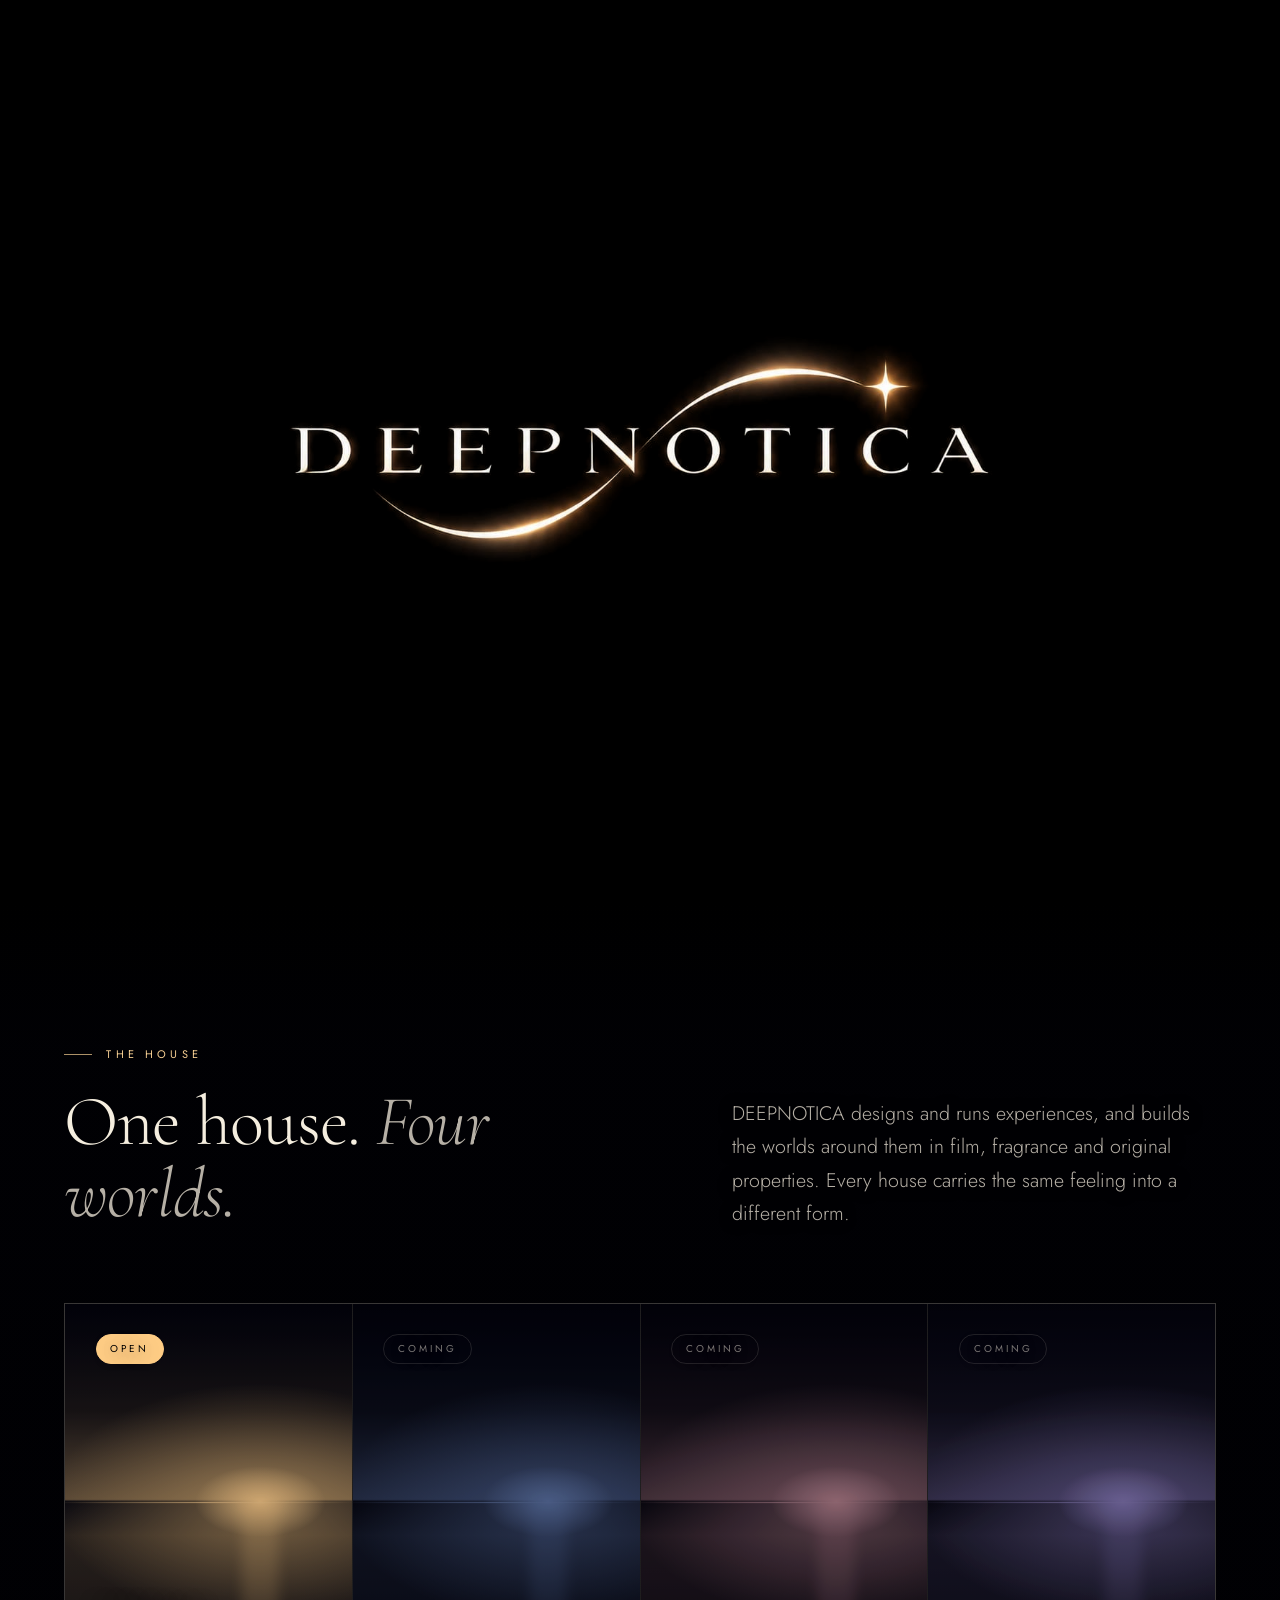
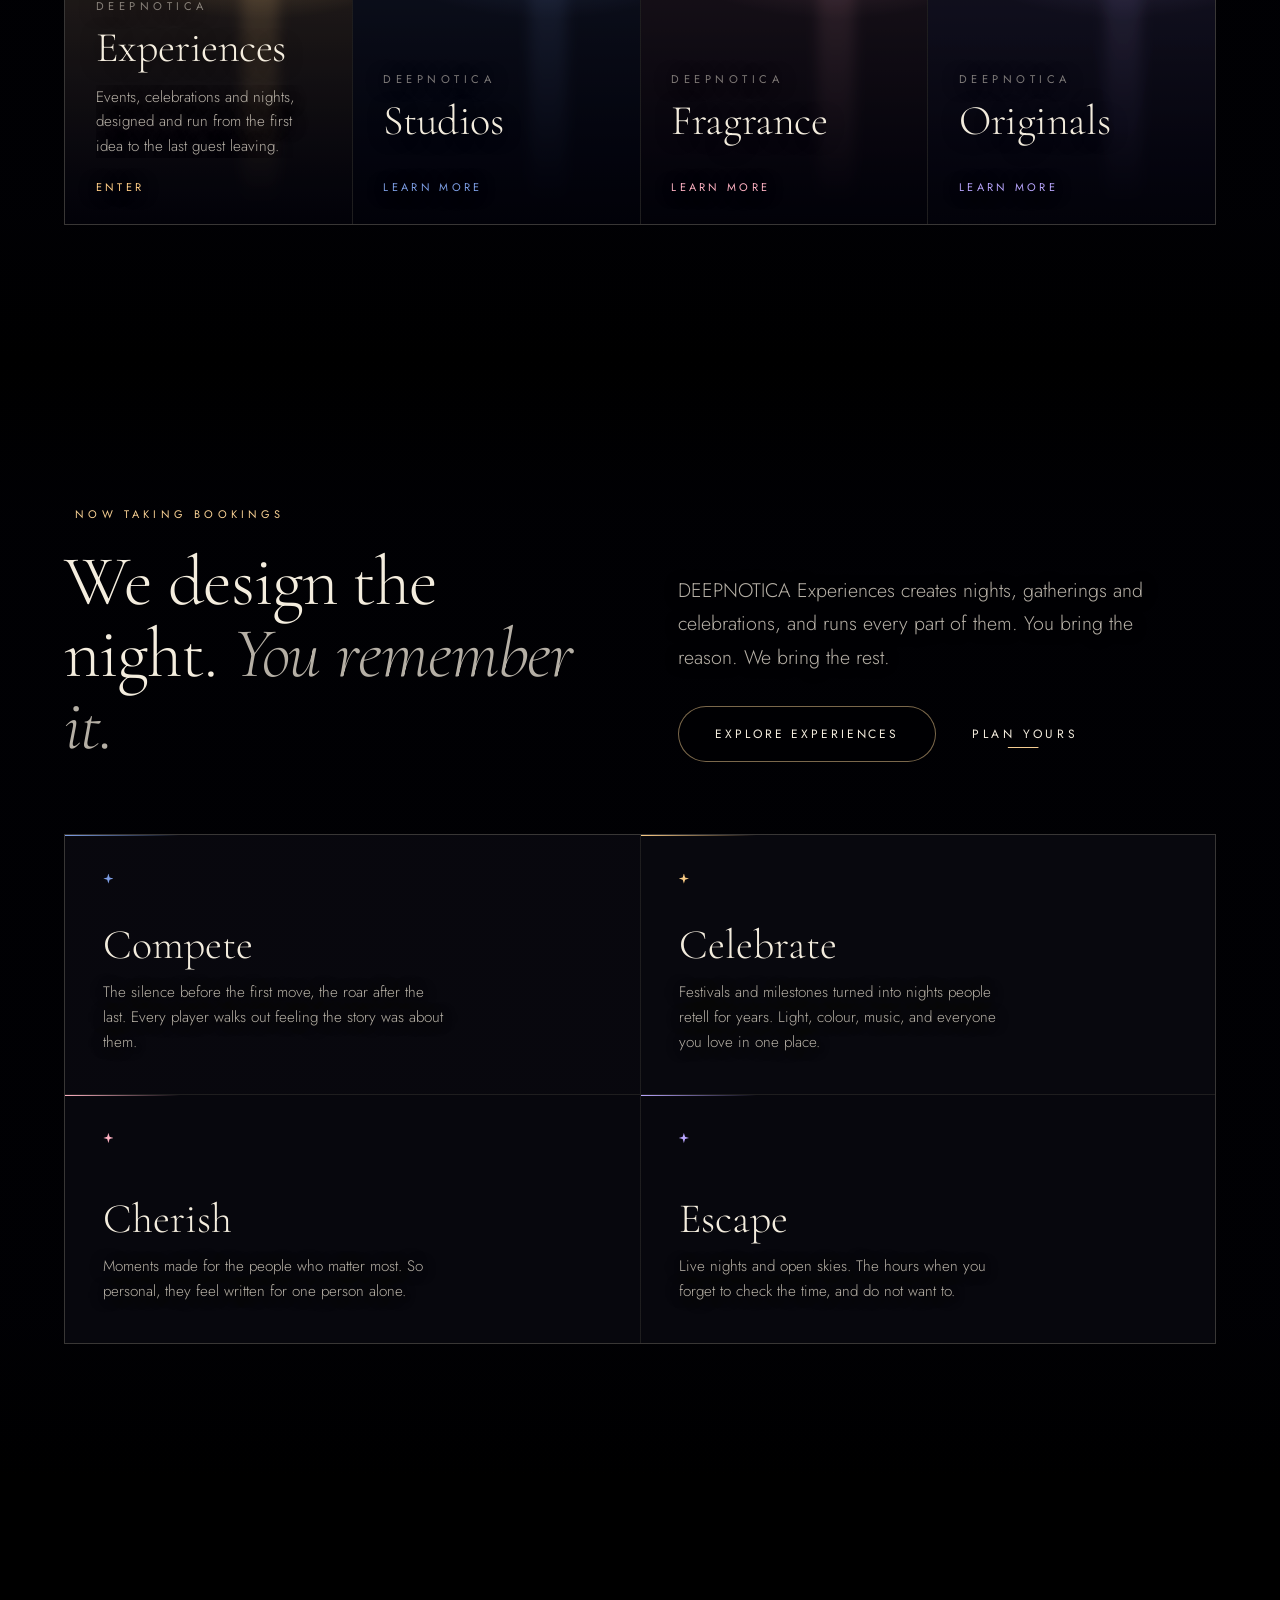
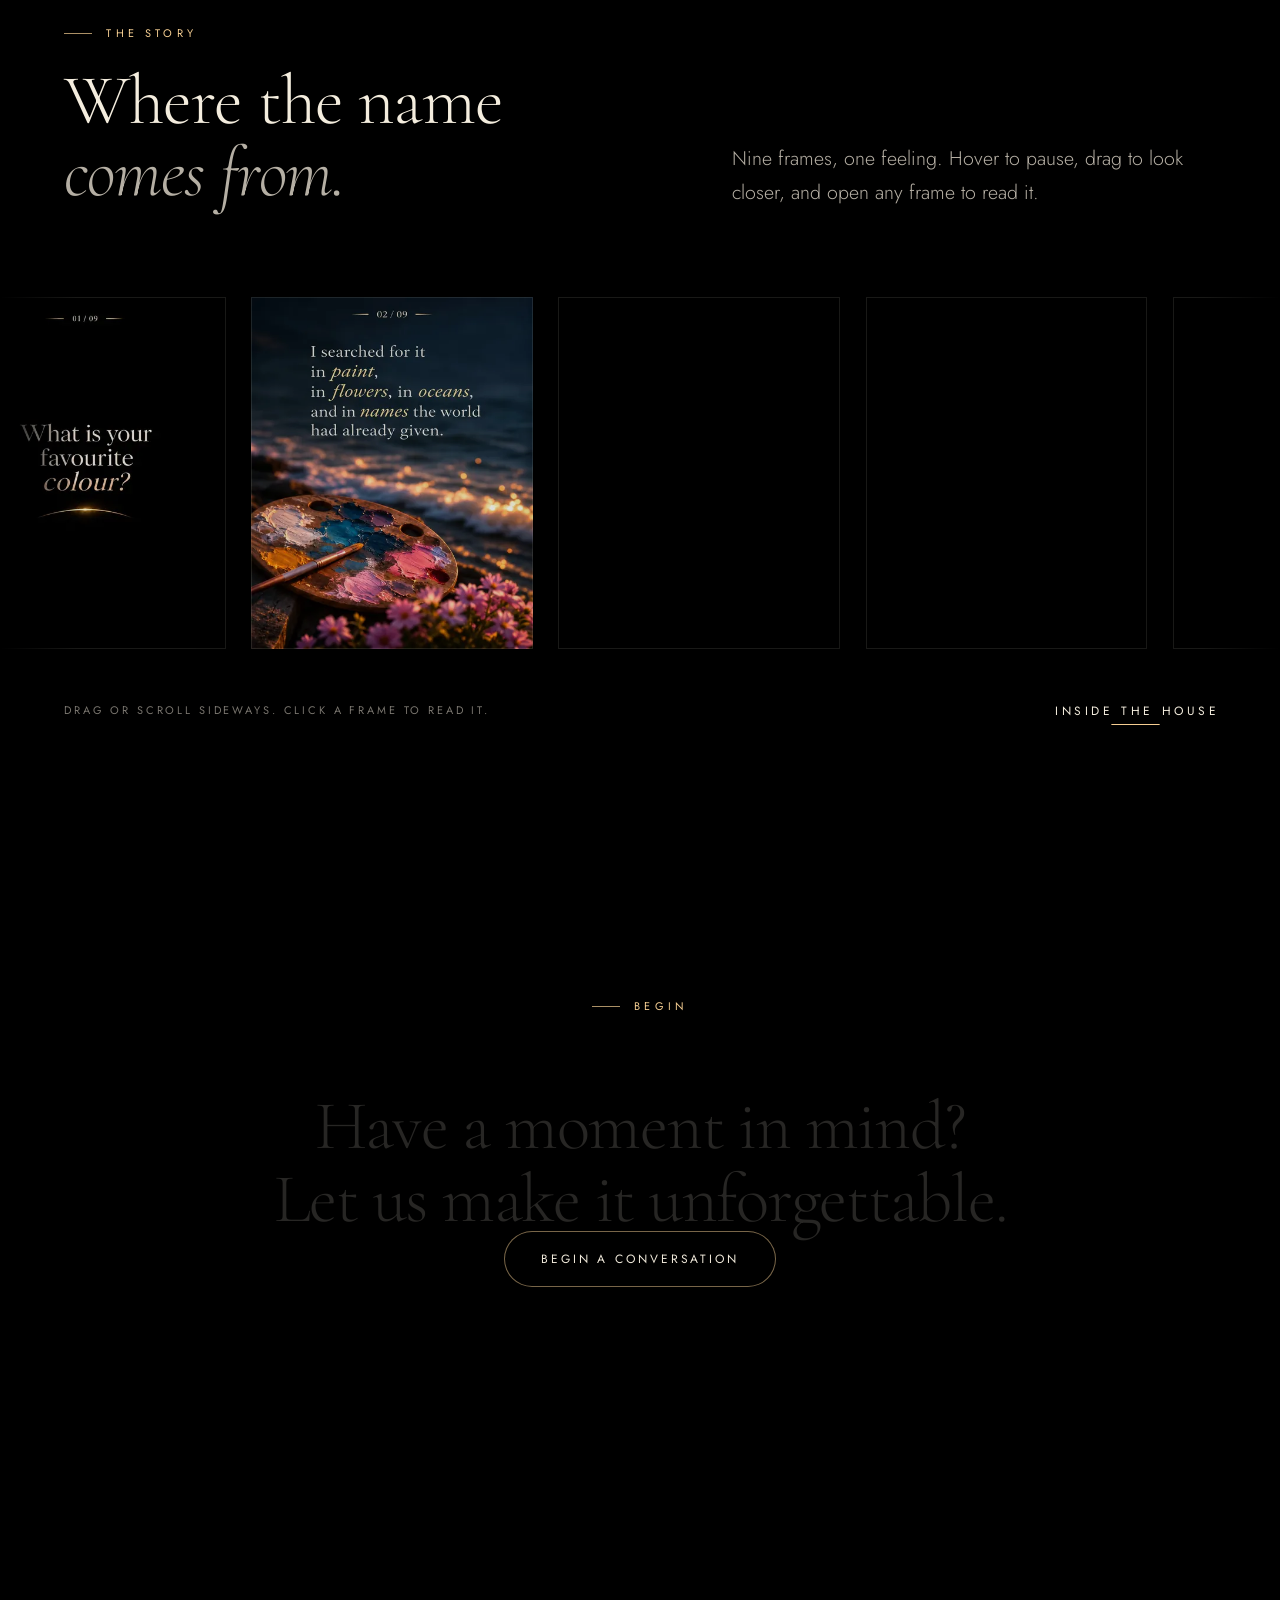
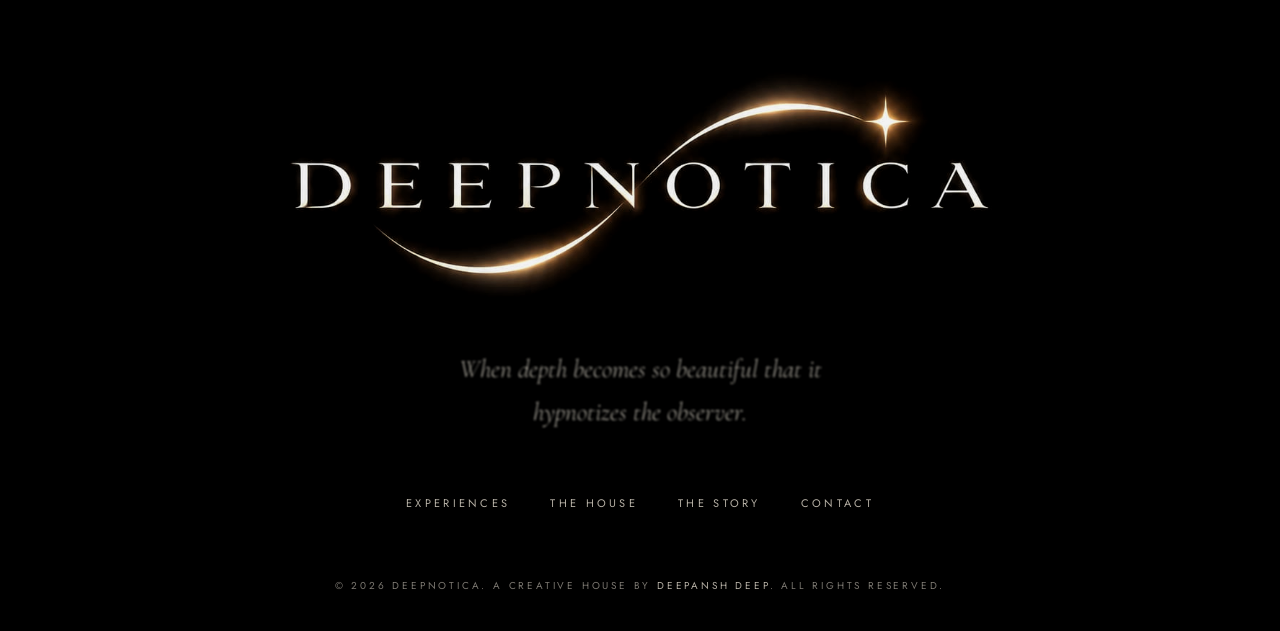
==== commit 4c6d2382: "Contact: align labels, open Gmail composer on desktop Co-Authored-By: Claude Sonnet 5.5 <noreply@ant" ====
--- a/index.html
+++ b/index.html
@@ -1 +1 @@
-<!doctype html><html lang="en"><head><meta charset="utf-8"><meta content="width=device-width,initial-scale=1,viewport-fit=cover" name="viewport"><title>DEEPNOTICA | A creative house that designs and runs experiences</title><meta content="DEEPNOTICA is a creative house that designs and runs experiences worth remembering, and builds the worlds around them: film, fragrance and original properties. Founded by Deepansh Deep." name="description"><meta content="#000000" name="theme-color"><meta content="dark" name="color-scheme"><link href="https://deepnotica.github.io/" rel="canonical"><meta content="website" property="og:type"><meta content="DEEPNOTICA" property="og:site_name"><meta content="DEEPNOTICA | A creative house that designs and runs experiences" property="og:title"><meta content="DEEPNOTICA is a creative house that designs and runs experiences worth remembering, and builds the worlds around them: film, fragrance and original properties. Founded by Deepansh Deep." property="og:description"><meta content="https://deepnotica.github.io/" property="og:url"><meta content="https://deepnotica.github.io/assets/img/og-image.png" property="og:image"><meta content="1200" property="og:image:width"><meta content="630" property="og:image:height"><meta content="summary_large_image" name="twitter:card"><meta content="DEEPNOTICA | A creative house that designs and runs experiences" name="twitter:title"><meta content="DEEPNOTICA is a creative house that designs and runs experiences worth remembering, and builds the worlds around them: film, fragrance and original properties. Founded by Deepansh Deep." name="twitter:description"><meta content="https://deepnotica.github.io/assets/img/og-image.png" name="twitter:image"><link href="assets/img/favicon-32.png" rel="icon" type="image/png" sizes="32x32"><link href="assets/img/apple-touch-icon.png" rel="apple-touch-icon"><link href="site.webmanifest" rel="manifest"><link href="assets/fonts/cormorant-garamond-latin-300-normal.woff2" rel="preload" type="font/woff2" as="font" crossorigin><link href="assets/fonts/cormorant-garamond-latin-300-italic.woff2" rel="preload" type="font/woff2" as="font" crossorigin><link href="assets/fonts/jost-latin-400-normal.woff2" rel="preload" type="font/woff2" as="font" crossorigin><link href="assets/site.css?v=252ca356d1" rel="stylesheet"><script>document.documentElement.classList.add("js")</script></head><body data-page="home"><a href="#main" class="skip-link">Skip to content</a><canvas aria-hidden="true" class="sky" data-sky-canvas></canvas><div class="sky-fallback" aria-hidden="true"></div><div class="grain" aria-hidden="true"></div><div class="veil" aria-hidden="true" data-veil></div><div class="entrance" role="dialog" aria-labelledby="entrance-title" aria-modal="true" data-entrance><div class="entrance-inner"><h2 class="visually-hidden" id="entrance-title">Enter DEEPNOTICA</h2><div class="entrance-mark"><img alt="DEEPNOTICA" height="383" src="assets/img/logo.webp" width="1054" class="entrance-logo"> <span class="entrance-sweep" aria-hidden="true"></span> <span class="entrance-star" aria-hidden="true"><svg viewBox="0 0 24 24"><path d="M12 0 C12.6 7.6 16.4 11.4 24 12 C16.4 12.6 12.6 16.4 12 24 C11.4 16.4 7.6 12.6 0 12 C7.6 11.4 11.4 7.6 12 0Z"/></svg></span></div></div></div><header class="site-header"><div class="header-inner"><a href="index.html" class="brand" aria-label="DEEPNOTICA home"><img alt="" height="192" src="assets/img/logo-527.webp" width="527"></a><nav aria-label="Main" class="site-nav" id="site-nav"><ul><li><a href="experiences.html">Experiences</a></li><li><a href="house.html">The House</a></li><li><a href="index.html#story">The Story</a></li><li><a href="contact.html">Contact</a></li></ul></nav><button class="sound" type="button" aria-label="Play the DEEPNOTICA soundtrack" aria-pressed="false" data-sound title="Soundtrack"><span class="eq" aria-hidden="true"><i></i><i></i><i></i><i></i><i></i></span></button> <button class="menu-toggle" type="button" aria-controls="site-nav" aria-expanded="false"><span class="menu-lines" aria-hidden="true"><i></i><i></i></span> <span class="visually-hidden" data-menu-label>Open menu</span></button></div></header><main id="main"><section class="hero" data-sky="dusk" aria-label="DEEPNOTICA"><div class="hero-content" data-hero><h1 class="hero-logo" data-hero-logo><img alt="DEEPNOTICA" height="383" src="assets/img/logo.webp" width="1054"> <span class="logo-glow" aria-hidden="true"></span> <span class="logo-colour" aria-hidden="true" data-logo-colour></span></h1><p class="hero-line" data-split>When depth becomes an experience.</p></div><p class="hero-foot" data-hero-foot>A creative house that designs and runs experiences</p></section><section class="house" data-sky="blue" aria-labelledby="house-title" id="houses"><div class="wrap"><div class="intro-split"><div><p class="label" data-light>The house</p><h2 class="title" id="house-title" data-light>One house. <em>Four worlds.</em></h2></div><p class="body-lg" data-light>DEEPNOTICA designs and runs experiences, and builds the worlds around them in film, fragrance and original properties. Every house carries the same feeling into a different form.</p></div><ul class="houses" data-houses><li class="hp hp--open" data-light style="--c:#ffcd86"><a href="experiences.html" class="hp-link"><span class="hp-sky" aria-hidden="true"></span> <span class="hp-status">Open</span> <span class="hp-name"><small>DEEPNOTICA</small>Experiences</span> <span class="hp-desc">Events, celebrations and nights, designed and run from the first idea to the last guest leaving.</span> <span class="hp-go">Enter</span></a></li><li class="hp" data-light style="--c:#7e9fe6"><a href="house.html#houses" class="hp-link"><span class="hp-sky" aria-hidden="true"></span> <span class="hp-status">Coming</span> <span class="hp-name"><small>DEEPNOTICA</small>Studios</span> <span class="hp-desc">Films and visual stories made to absorb an audience into another world.</span> <span class="hp-go">Learn more</span></a></li><li class="hp" data-light style="--c:#ffb2c3"><a href="house.html#houses" class="hp-link"><span class="hp-sky" aria-hidden="true"></span> <span class="hp-status">Coming</span> <span class="hp-name"><small>DEEPNOTICA</small>Fragrance</span> <span class="hp-desc">The feeling of Hypnotica, as a scent. Not masculine, not feminine.</span> <span class="hp-go">Learn more</span></a></li><li class="hp" data-light style="--c:#b9a6ff"><a href="house.html#houses" class="hp-link"><span class="hp-sky" aria-hidden="true"></span> <span class="hp-status">Coming</span> <span class="hp-name"><small>DEEPNOTICA</small>Originals</span> <span class="hp-desc">Signature formats and festivals, created and owned by the house.</span> <span class="hp-go">Learn more</span></a></li></ul></div></section><section class="exp-preview" data-sky="gold" aria-labelledby="exp-title"><div class="wrap"><div class="intro-split"><div><p class="label" data-light><span class="status-dot" aria-hidden="true"></span>Now taking bookings</p><h2 class="title" id="exp-title" data-light>We design the night. <em>You remember it.</em></h2></div><div><p class="body-lg" data-light>DEEPNOTICA Experiences creates nights, gatherings and celebrations, and runs every part of them. You bring the reason. We bring the rest.</p><div class="actions" data-light><a href="experiences.html" class="btn"><span>Explore Experiences</span></a> <a href="contact.html" class="link">Plan yours</a></div></div></div><ul class="cats"><li class="cat" data-light style="--c:#7e9fe6"><span class="cat-star" aria-hidden="true"></span><h3>Compete</h3><p>The silence before the first move, the roar after the last. Every player walks out feeling the story was about them.</p></li><li class="cat" data-light style="--c:#ffcd86"><span class="cat-star" aria-hidden="true"></span><h3>Celebrate</h3><p>Festivals and milestones turned into nights people retell for years. Light, colour, music, and everyone you love in one place.</p></li><li class="cat" data-light style="--c:#ffb2c3"><span class="cat-star" aria-hidden="true"></span><h3>Cherish</h3><p>Moments made for the people who matter most. So personal, they feel written for one person alone.</p></li><li class="cat" data-light style="--c:#b9a6ff"><span class="cat-star" aria-hidden="true"></span><h3>Escape</h3><p>Live nights and open skies. The hours when you forget to check the time, and do not want to.</p></li></ul></div></section><section class="story" data-sky="pink" aria-labelledby="story-title" id="story"><div class="wrap intro-split"><div><p class="label" data-light>The story</p><h2 class="title" id="story-title" data-light>Where the name <em>comes from.</em></h2></div><p class="body-lg" data-light>Nine frames, one feeling. Hover to pause, drag to look closer, and open any frame to read it.</p></div><div class="reel" role="region" aria-label="The DEEPNOTICA story in nine frames. Use the arrow keys or drag to move." data-reel tabindex="0"><ul class="reel-track" data-reel-track><li class="reel-item"><button class="reel-frame" type="button" aria-label="Read frame 1 of 9" data-open="1"><img alt="What is your favourite colour?" height="600" src="assets/img/frames/frame-01-480.webp" width="480" loading="lazy" decoding="async" draggable="false" sizes="(max-width: 760px) 66vw, 22vw" srcset="assets/img/frames/frame-01-480.webp 480w, assets/img/frames/frame-01.webp 1000w"></button></li><li class="reel-item"><button class="reel-frame" type="button" aria-label="Read frame 2 of 9" data-open="2"><img alt="I searched for it in paint, in flowers, in oceans, and in names the world had already given." height="600" src="assets/img/frames/frame-02-480.webp" width="480" loading="lazy" decoding="async" draggable="false" sizes="(max-width: 760px) 66vw, 22vw" srcset="assets/img/frames/frame-02-480.webp 480w, assets/img/frames/frame-02.webp 1000w"></button></li><li class="reel-item"><button class="reel-frame" type="button" aria-label="Read frame 3 of 9" data-open="3"><img alt="None of them were mine." height="600" src="assets/img/frames/frame-03-480.webp" width="480" loading="lazy" decoding="async" draggable="false" sizes="(max-width: 760px) 66vw, 22vw" srcset="assets/img/frames/frame-03-480.webp 480w, assets/img/frames/frame-03.webp 1000w"></button></li><li class="reel-item"><button class="reel-frame" type="button" aria-label="Read frame 4 of 9" data-open="4"><img alt="My favourite colour exists only in that fleeting moment, when the sky forgets whether it is becoming day, or surrendering to night." height="600" src="assets/img/frames/frame-04-480.webp" width="480" loading="lazy" decoding="async" draggable="false" sizes="(max-width: 760px) 66vw, 22vw" srcset="assets/img/frames/frame-04-480.webp 480w, assets/img/frames/frame-04.webp 1000w"></button></li><li class="reel-item"><button class="reel-frame" type="button" aria-label="Read frame 5 of 9" data-open="5"><img alt="There, the infinite blue meets gold. Gold melts into pink. Pink drifts into violet." height="600" src="assets/img/frames/frame-05-480.webp" width="480" loading="lazy" decoding="async" draggable="false" sizes="(max-width: 760px) 66vw, 22vw" srcset="assets/img/frames/frame-05-480.webp 480w, assets/img/frames/frame-05.webp 1000w"></button></li><li class="reel-item"><button class="reel-frame" type="button" aria-label="Read frame 6 of 9" data-open="6"><img alt="Blue, infinity. Gold, warmth and hope. Pink, love. Violet, peace." height="600" src="assets/img/frames/frame-06-480.webp" width="480" loading="lazy" decoding="async" draggable="false" sizes="(max-width: 760px) 66vw, 22vw" srcset="assets/img/frames/frame-06-480.webp 480w, assets/img/frames/frame-06.webp 1000w"></button></li><li class="reel-item"><button class="reel-frame" type="button" aria-label="Read frame 7 of 9" data-open="7"><img alt="None of the colours compete. None of them disappear. Each one gives birth to the next, until they no longer exist as colours at all." height="600" src="assets/img/frames/frame-07-480.webp" width="480" loading="lazy" decoding="async" draggable="false" sizes="(max-width: 760px) 66vw, 22vw" srcset="assets/img/frames/frame-07-480.webp 480w, assets/img/frames/frame-07.webp 1000w"></button></li><li class="reel-item"><button class="reel-frame" type="button" aria-label="Read frame 8 of 9" data-open="8"><img alt="They become a feeling. The horizon breathes. Time forgets to move. That is the moment I call DEEPNOTICA." height="600" src="assets/img/frames/frame-08-480.webp" width="480" loading="lazy" decoding="async" draggable="false" sizes="(max-width: 760px) 66vw, 22vw" srcset="assets/img/frames/frame-08-480.webp 480w, assets/img/frames/frame-08.webp 1000w"></button></li><li class="reel-item"><button class="reel-frame" type="button" aria-label="Read frame 9 of 9" data-open="9"><img alt="DEEPNOTICA. When depth becomes so beautiful that it hypnotizes the observer." height="600" src="assets/img/frames/frame-09-480.webp" width="480" loading="lazy" decoding="async" draggable="false" sizes="(max-width: 760px) 66vw, 22vw" srcset="assets/img/frames/frame-09-480.webp 480w, assets/img/frames/frame-09.webp 1000w"></button></li><li class="reel-item"><button class="reel-frame" type="button" aria-label="Read frame 1 of 9" data-open="1" aria-hidden="true" tabindex="-1"><img alt="What is your favourite colour?" height="600" src="assets/img/frames/frame-01-480.webp" width="480" loading="lazy" decoding="async" draggable="false" sizes="(max-width: 760px) 66vw, 22vw" srcset="assets/img/frames/frame-01-480.webp 480w, assets/img/frames/frame-01.webp 1000w"></button></li><li class="reel-item"><button class="reel-frame" type="button" aria-label="Read frame 2 of 9" data-open="2" aria-hidden="true" tabindex="-1"><img alt="I searched for it in paint, in flowers, in oceans, and in names the world had already given." height="600" src="assets/img/frames/frame-02-480.webp" width="480" loading="lazy" decoding="async" draggable="false" sizes="(max-width: 760px) 66vw, 22vw" srcset="assets/img/frames/frame-02-480.webp 480w, assets/img/frames/frame-02.webp 1000w"></button></li><li class="reel-item"><button class="reel-frame" type="button" aria-label="Read frame 3 of 9" data-open="3" aria-hidden="true" tabindex="-1"><img alt="None of them were mine." height="600" src="assets/img/frames/frame-03-480.webp" width="480" loading="lazy" decoding="async" draggable="false" sizes="(max-width: 760px) 66vw, 22vw" srcset="assets/img/frames/frame-03-480.webp 480w, assets/img/frames/frame-03.webp 1000w"></button></li><li class="reel-item"><button class="reel-frame" type="button" aria-label="Read frame 4 of 9" data-open="4" aria-hidden="true" tabindex="-1"><img alt="My favourite colour exists only in that fleeting moment, when the sky forgets whether it is becoming day, or surrendering to night." height="600" src="assets/img/frames/frame-04-480.webp" width="480" loading="lazy" decoding="async" draggable="false" sizes="(max-width: 760px) 66vw, 22vw" srcset="assets/img/frames/frame-04-480.webp 480w, assets/img/frames/frame-04.webp 1000w"></button></li><li class="reel-item"><button class="reel-frame" type="button" aria-label="Read frame 5 of 9" data-open="5" aria-hidden="true" tabindex="-1"><img alt="There, the infinite blue meets gold. Gold melts into pink. Pink drifts into violet." height="600" src="assets/img/frames/frame-05-480.webp" width="480" loading="lazy" decoding="async" draggable="false" sizes="(max-width: 760px) 66vw, 22vw" srcset="assets/img/frames/frame-05-480.webp 480w, assets/img/frames/frame-05.webp 1000w"></button></li><li class="reel-item"><button class="reel-frame" type="button" aria-label="Read frame 6 of 9" data-open="6" aria-hidden="true" tabindex="-1"><img alt="Blue, infinity. Gold, warmth and hope. Pink, love. Violet, peace." height="600" src="assets/img/frames/frame-06-480.webp" width="480" loading="lazy" decoding="async" draggable="false" sizes="(max-width: 760px) 66vw, 22vw" srcset="assets/img/frames/frame-06-480.webp 480w, assets/img/frames/frame-06.webp 1000w"></button></li><li class="reel-item"><button class="reel-frame" type="button" aria-label="Read frame 7 of 9" data-open="7" aria-hidden="true" tabindex="-1"><img alt="None of the colours compete. None of them disappear. Each one gives birth to the next, until they no longer exist as colours at all." height="600" src="assets/img/frames/frame-07-480.webp" width="480" loading="lazy" decoding="async" draggable="false" sizes="(max-width: 760px) 66vw, 22vw" srcset="assets/img/frames/frame-07-480.webp 480w, assets/img/frames/frame-07.webp 1000w"></button></li><li class="reel-item"><button class="reel-frame" type="button" aria-label="Read frame 8 of 9" data-open="8" aria-hidden="true" tabindex="-1"><img alt="They become a feeling. The horizon breathes. Time forgets to move. That is the moment I call DEEPNOTICA." height="600" src="assets/img/frames/frame-08-480.webp" width="480" loading="lazy" decoding="async" draggable="false" sizes="(max-width: 760px) 66vw, 22vw" srcset="assets/img/frames/frame-08-480.webp 480w, assets/img/frames/frame-08.webp 1000w"></button></li><li class="reel-item"><button class="reel-frame" type="button" aria-label="Read frame 9 of 9" data-open="9" aria-hidden="true" tabindex="-1"><img alt="DEEPNOTICA. When depth becomes so beautiful that it hypnotizes the observer." height="600" src="assets/img/frames/frame-09-480.webp" width="480" loading="lazy" decoding="async" draggable="false" sizes="(max-width: 760px) 66vw, 22vw" srcset="assets/img/frames/frame-09-480.webp 480w, assets/img/frames/frame-09.webp 1000w"></button></li></ul></div><div class="wrap reel-foot"><p class="reel-hint" data-light>Drag or scroll sideways. Click a frame to read it.</p><a href="house.html" class="link" data-light>Inside the house</a></div></section><section class="cta" data-sky="violet" aria-labelledby="cta-title"><div class="wrap cta-inner"><p class="label" data-light>Begin</p><h2 class="cta-title" id="cta-title" data-fill><span class="row"><span class="w">Have</span> <span class="w">a</span> <span class="w">moment</span> <span class="w">in</span> <span class="w">mind?</span></span> <span class="row"><span class="w">Let</span> <span class="w">us</span> <span class="w">make</span> <span class="w">it</span> <span class="w w--key">unforgettable.</span></span></h2><a href="contact.html" class="btn" data-light><span>Begin a conversation</span></a></div></section></main><dialog aria-label="Story frame" class="viewer" data-viewer><figure class="viewer-figure"><img alt="" class="viewer-img" data-viewer-img></figure><div class="viewer-bar"><button class="viewer-btn" type="button" data-viewer-prev>Previous</button><p class="viewer-count" aria-live="polite"><span data-viewer-now>01</span><span class="viewer-sep"></span>09</p><button class="viewer-btn" type="button" data-viewer-next>Next</button></div><button class="viewer-close" type="button" autofocus data-viewer-close>Close <span class="viewer-key">Esc</span></button><p class="viewer-hint">Use the arrow keys or swipe to move between frames</p></dialog><footer class="site-footer" data-sky="dawn"><img alt="DEEPNOTICA" height="383" src="assets/img/logo.webp" width="1054" loading="lazy" class="footer-logo" data-light><p class="footer-line" data-light>When depth becomes so beautiful that it hypnotizes the observer.</p><nav aria-label="Footer" class="footer-nav"><a href="experiences.html">Experiences</a> <a href="house.html">The House</a> <a href="index.html#story">The Story</a> <a href="contact.html">Contact</a></nav><p class="footer-copy">&copy; <span data-year>2026</span> DEEPNOTICA. A creative house by <a href="https://deepansh-deep.github.io/" rel="noopener" target="_blank">Deepansh Deep</a>. All rights reserved.</p></footer><audio data-audio loop preload="none" src="assets/audio/deepnotica-theme.mp3"></audio><script src="assets/vendor/gsap.min.js"></script><script src="assets/vendor/ScrollTrigger.min.js"></script><script src="assets/vendor/lenis.min.js"></script><script src="assets/site.js?v=dba46a6058"></script></body></html>+<!doctype html><html lang="en"><head><meta charset="utf-8"><meta content="width=device-width,initial-scale=1,viewport-fit=cover" name="viewport"><title>DEEPNOTICA | A creative house that designs and runs experiences</title><meta content="DEEPNOTICA is a creative house that designs and runs experiences worth remembering, and builds the worlds around them: film, fragrance and original properties. Founded by Deepansh Deep." name="description"><meta content="#000000" name="theme-color"><meta content="dark" name="color-scheme"><link href="https://deepnotica.github.io/" rel="canonical"><meta content="website" property="og:type"><meta content="DEEPNOTICA" property="og:site_name"><meta content="DEEPNOTICA | A creative house that designs and runs experiences" property="og:title"><meta content="DEEPNOTICA is a creative house that designs and runs experiences worth remembering, and builds the worlds around them: film, fragrance and original properties. Founded by Deepansh Deep." property="og:description"><meta content="https://deepnotica.github.io/" property="og:url"><meta content="https://deepnotica.github.io/assets/img/og-image.png" property="og:image"><meta content="1200" property="og:image:width"><meta content="630" property="og:image:height"><meta content="summary_large_image" name="twitter:card"><meta content="DEEPNOTICA | A creative house that designs and runs experiences" name="twitter:title"><meta content="DEEPNOTICA is a creative house that designs and runs experiences worth remembering, and builds the worlds around them: film, fragrance and original properties. Founded by Deepansh Deep." name="twitter:description"><meta content="https://deepnotica.github.io/assets/img/og-image.png" name="twitter:image"><link href="assets/img/favicon-32.png" rel="icon" type="image/png" sizes="32x32"><link href="assets/img/apple-touch-icon.png" rel="apple-touch-icon"><link href="site.webmanifest" rel="manifest"><link href="assets/fonts/cormorant-garamond-latin-300-normal.woff2" rel="preload" type="font/woff2" as="font" crossorigin><link href="assets/fonts/cormorant-garamond-latin-300-italic.woff2" rel="preload" type="font/woff2" as="font" crossorigin><link href="assets/fonts/jost-latin-400-normal.woff2" rel="preload" type="font/woff2" as="font" crossorigin><link href="assets/site.css?v=1453c48a6d" rel="stylesheet"><script>document.documentElement.classList.add("js")</script></head><body data-page="home"><a href="#main" class="skip-link">Skip to content</a><canvas aria-hidden="true" class="sky" data-sky-canvas></canvas><div class="sky-fallback" aria-hidden="true"></div><div class="grain" aria-hidden="true"></div><div class="veil" aria-hidden="true" data-veil></div><div class="entrance" role="dialog" aria-labelledby="entrance-title" aria-modal="true" data-entrance><div class="entrance-inner"><h2 class="visually-hidden" id="entrance-title">Enter DEEPNOTICA</h2><div class="entrance-mark"><img alt="DEEPNOTICA" height="383" src="assets/img/logo.webp" width="1054" class="entrance-logo"> <span class="entrance-sweep" aria-hidden="true"></span> <span class="entrance-star" aria-hidden="true"><svg viewBox="0 0 24 24"><path d="M12 0 C12.6 7.6 16.4 11.4 24 12 C16.4 12.6 12.6 16.4 12 24 C11.4 16.4 7.6 12.6 0 12 C7.6 11.4 11.4 7.6 12 0Z"/></svg></span></div></div></div><header class="site-header"><div class="header-inner"><a href="index.html" class="brand" aria-label="DEEPNOTICA home"><img alt="" height="192" src="assets/img/logo-527.webp" width="527"></a><nav aria-label="Main" class="site-nav" id="site-nav"><ul><li><a href="experiences.html">Experiences</a></li><li><a href="house.html">The House</a></li><li><a href="index.html#story">The Story</a></li><li><a href="contact.html">Contact</a></li></ul></nav><button class="sound" type="button" aria-label="Play the DEEPNOTICA soundtrack" aria-pressed="false" data-sound title="Soundtrack"><span class="eq" aria-hidden="true"><i></i><i></i><i></i><i></i><i></i></span></button> <button class="menu-toggle" type="button" aria-controls="site-nav" aria-expanded="false"><span class="menu-lines" aria-hidden="true"><i></i><i></i></span> <span class="visually-hidden" data-menu-label>Open menu</span></button></div></header><main id="main"><section class="hero" data-sky="dusk" aria-label="DEEPNOTICA"><div class="hero-content" data-hero><h1 class="hero-logo" data-hero-logo><img alt="DEEPNOTICA" height="383" src="assets/img/logo.webp" width="1054"> <span class="logo-glow" aria-hidden="true"></span> <span class="logo-colour" aria-hidden="true" data-logo-colour></span></h1><p class="hero-line" data-split>When depth becomes an experience.</p></div><p class="hero-foot" data-hero-foot>A creative house that designs and runs experiences</p></section><section class="house" data-sky="blue" aria-labelledby="house-title" id="houses"><div class="wrap"><div class="intro-split"><div><p class="label" data-light>The house</p><h2 class="title" id="house-title" data-light>One house. <em>Four worlds.</em></h2></div><p class="body-lg" data-light>DEEPNOTICA designs and runs experiences, and builds the worlds around them in film, fragrance and original properties. Every house carries the same feeling into a different form.</p></div><ul class="houses" data-houses><li class="hp hp--open" data-light style="--c:#ffcd86"><a href="experiences.html" class="hp-link"><span class="hp-sky" aria-hidden="true"></span> <span class="hp-status">Open</span> <span class="hp-name"><small>DEEPNOTICA</small>Experiences</span> <span class="hp-desc">Events, celebrations and nights, designed and run from the first idea to the last guest leaving.</span> <span class="hp-go">Enter</span></a></li><li class="hp" data-light style="--c:#7e9fe6"><a href="house.html#houses" class="hp-link"><span class="hp-sky" aria-hidden="true"></span> <span class="hp-status">Coming</span> <span class="hp-name"><small>DEEPNOTICA</small>Studios</span> <span class="hp-desc">Films and visual stories made to absorb an audience into another world.</span> <span class="hp-go">Learn more</span></a></li><li class="hp" data-light style="--c:#ffb2c3"><a href="house.html#houses" class="hp-link"><span class="hp-sky" aria-hidden="true"></span> <span class="hp-status">Coming</span> <span class="hp-name"><small>DEEPNOTICA</small>Fragrance</span> <span class="hp-desc">The feeling of Hypnotica, as a scent. Not masculine, not feminine.</span> <span class="hp-go">Learn more</span></a></li><li class="hp" data-light style="--c:#b9a6ff"><a href="house.html#houses" class="hp-link"><span class="hp-sky" aria-hidden="true"></span> <span class="hp-status">Coming</span> <span class="hp-name"><small>DEEPNOTICA</small>Originals</span> <span class="hp-desc">Signature formats and festivals, created and owned by the house.</span> <span class="hp-go">Learn more</span></a></li></ul></div></section><section class="exp-preview" data-sky="gold" aria-labelledby="exp-title"><div class="wrap"><div class="intro-split"><div><p class="label" data-light><span class="status-dot" aria-hidden="true"></span>Now taking bookings</p><h2 class="title" id="exp-title" data-light>We design the night. <em>You remember it.</em></h2></div><div><p class="body-lg" data-light>DEEPNOTICA Experiences creates nights, gatherings and celebrations, and runs every part of them. You bring the reason. We bring the rest.</p><div class="actions" data-light><a href="experiences.html" class="btn"><span>Explore Experiences</span></a> <a href="contact.html" class="link">Plan yours</a></div></div></div><ul class="cats"><li class="cat" data-light style="--c:#7e9fe6"><span class="cat-star" aria-hidden="true"></span><h3>Compete</h3><p>The silence before the first move, the roar after the last. Every player walks out feeling the story was about them.</p></li><li class="cat" data-light style="--c:#ffcd86"><span class="cat-star" aria-hidden="true"></span><h3>Celebrate</h3><p>Festivals and milestones turned into nights people retell for years. Light, colour, music, and everyone you love in one place.</p></li><li class="cat" data-light style="--c:#ffb2c3"><span class="cat-star" aria-hidden="true"></span><h3>Cherish</h3><p>Moments made for the people who matter most. So personal, they feel written for one person alone.</p></li><li class="cat" data-light style="--c:#b9a6ff"><span class="cat-star" aria-hidden="true"></span><h3>Escape</h3><p>Live nights and open skies. The hours when you forget to check the time, and do not want to.</p></li></ul></div></section><section class="story" data-sky="pink" aria-labelledby="story-title" id="story"><div class="wrap intro-split"><div><p class="label" data-light>The story</p><h2 class="title" id="story-title" data-light>Where the name <em>comes from.</em></h2></div><p class="body-lg" data-light>Nine frames, one feeling. Hover to pause, drag to look closer, and open any frame to read it.</p></div><div class="reel" role="region" aria-label="The DEEPNOTICA story in nine frames. Use the arrow keys or drag to move." data-reel tabindex="0"><ul class="reel-track" data-reel-track><li class="reel-item"><button class="reel-frame" type="button" aria-label="Read frame 1 of 9" data-open="1"><img alt="What is your favourite colour?" height="600" src="assets/img/frames/frame-01-480.webp" width="480" loading="lazy" decoding="async" draggable="false" sizes="(max-width: 760px) 66vw, 22vw" srcset="assets/img/frames/frame-01-480.webp 480w, assets/img/frames/frame-01.webp 1000w"></button></li><li class="reel-item"><button class="reel-frame" type="button" aria-label="Read frame 2 of 9" data-open="2"><img alt="I searched for it in paint, in flowers, in oceans, and in names the world had already given." height="600" src="assets/img/frames/frame-02-480.webp" width="480" loading="lazy" decoding="async" draggable="false" sizes="(max-width: 760px) 66vw, 22vw" srcset="assets/img/frames/frame-02-480.webp 480w, assets/img/frames/frame-02.webp 1000w"></button></li><li class="reel-item"><button class="reel-frame" type="button" aria-label="Read frame 3 of 9" data-open="3"><img alt="None of them were mine." height="600" src="assets/img/frames/frame-03-480.webp" width="480" loading="lazy" decoding="async" draggable="false" sizes="(max-width: 760px) 66vw, 22vw" srcset="assets/img/frames/frame-03-480.webp 480w, assets/img/frames/frame-03.webp 1000w"></button></li><li class="reel-item"><button class="reel-frame" type="button" aria-label="Read frame 4 of 9" data-open="4"><img alt="My favourite colour exists only in that fleeting moment, when the sky forgets whether it is becoming day, or surrendering to night." height="600" src="assets/img/frames/frame-04-480.webp" width="480" loading="lazy" decoding="async" draggable="false" sizes="(max-width: 760px) 66vw, 22vw" srcset="assets/img/frames/frame-04-480.webp 480w, assets/img/frames/frame-04.webp 1000w"></button></li><li class="reel-item"><button class="reel-frame" type="button" aria-label="Read frame 5 of 9" data-open="5"><img alt="There, the infinite blue meets gold. Gold melts into pink. Pink drifts into violet." height="600" src="assets/img/frames/frame-05-480.webp" width="480" loading="lazy" decoding="async" draggable="false" sizes="(max-width: 760px) 66vw, 22vw" srcset="assets/img/frames/frame-05-480.webp 480w, assets/img/frames/frame-05.webp 1000w"></button></li><li class="reel-item"><button class="reel-frame" type="button" aria-label="Read frame 6 of 9" data-open="6"><img alt="Blue, infinity. Gold, warmth and hope. Pink, love. Violet, peace." height="600" src="assets/img/frames/frame-06-480.webp" width="480" loading="lazy" decoding="async" draggable="false" sizes="(max-width: 760px) 66vw, 22vw" srcset="assets/img/frames/frame-06-480.webp 480w, assets/img/frames/frame-06.webp 1000w"></button></li><li class="reel-item"><button class="reel-frame" type="button" aria-label="Read frame 7 of 9" data-open="7"><img alt="None of the colours compete. None of them disappear. Each one gives birth to the next, until they no longer exist as colours at all." height="600" src="assets/img/frames/frame-07-480.webp" width="480" loading="lazy" decoding="async" draggable="false" sizes="(max-width: 760px) 66vw, 22vw" srcset="assets/img/frames/frame-07-480.webp 480w, assets/img/frames/frame-07.webp 1000w"></button></li><li class="reel-item"><button class="reel-frame" type="button" aria-label="Read frame 8 of 9" data-open="8"><img alt="They become a feeling. The horizon breathes. Time forgets to move. That is the moment I call DEEPNOTICA." height="600" src="assets/img/frames/frame-08-480.webp" width="480" loading="lazy" decoding="async" draggable="false" sizes="(max-width: 760px) 66vw, 22vw" srcset="assets/img/frames/frame-08-480.webp 480w, assets/img/frames/frame-08.webp 1000w"></button></li><li class="reel-item"><button class="reel-frame" type="button" aria-label="Read frame 9 of 9" data-open="9"><img alt="DEEPNOTICA. When depth becomes so beautiful that it hypnotizes the observer." height="600" src="assets/img/frames/frame-09-480.webp" width="480" loading="lazy" decoding="async" draggable="false" sizes="(max-width: 760px) 66vw, 22vw" srcset="assets/img/frames/frame-09-480.webp 480w, assets/img/frames/frame-09.webp 1000w"></button></li><li class="reel-item"><button class="reel-frame" type="button" aria-label="Read frame 1 of 9" data-open="1" aria-hidden="true" tabindex="-1"><img alt="What is your favourite colour?" height="600" src="assets/img/frames/frame-01-480.webp" width="480" loading="lazy" decoding="async" draggable="false" sizes="(max-width: 760px) 66vw, 22vw" srcset="assets/img/frames/frame-01-480.webp 480w, assets/img/frames/frame-01.webp 1000w"></button></li><li class="reel-item"><button class="reel-frame" type="button" aria-label="Read frame 2 of 9" data-open="2" aria-hidden="true" tabindex="-1"><img alt="I searched for it in paint, in flowers, in oceans, and in names the world had already given." height="600" src="assets/img/frames/frame-02-480.webp" width="480" loading="lazy" decoding="async" draggable="false" sizes="(max-width: 760px) 66vw, 22vw" srcset="assets/img/frames/frame-02-480.webp 480w, assets/img/frames/frame-02.webp 1000w"></button></li><li class="reel-item"><button class="reel-frame" type="button" aria-label="Read frame 3 of 9" data-open="3" aria-hidden="true" tabindex="-1"><img alt="None of them were mine." height="600" src="assets/img/frames/frame-03-480.webp" width="480" loading="lazy" decoding="async" draggable="false" sizes="(max-width: 760px) 66vw, 22vw" srcset="assets/img/frames/frame-03-480.webp 480w, assets/img/frames/frame-03.webp 1000w"></button></li><li class="reel-item"><button class="reel-frame" type="button" aria-label="Read frame 4 of 9" data-open="4" aria-hidden="true" tabindex="-1"><img alt="My favourite colour exists only in that fleeting moment, when the sky forgets whether it is becoming day, or surrendering to night." height="600" src="assets/img/frames/frame-04-480.webp" width="480" loading="lazy" decoding="async" draggable="false" sizes="(max-width: 760px) 66vw, 22vw" srcset="assets/img/frames/frame-04-480.webp 480w, assets/img/frames/frame-04.webp 1000w"></button></li><li class="reel-item"><button class="reel-frame" type="button" aria-label="Read frame 5 of 9" data-open="5" aria-hidden="true" tabindex="-1"><img alt="There, the infinite blue meets gold. Gold melts into pink. Pink drifts into violet." height="600" src="assets/img/frames/frame-05-480.webp" width="480" loading="lazy" decoding="async" draggable="false" sizes="(max-width: 760px) 66vw, 22vw" srcset="assets/img/frames/frame-05-480.webp 480w, assets/img/frames/frame-05.webp 1000w"></button></li><li class="reel-item"><button class="reel-frame" type="button" aria-label="Read frame 6 of 9" data-open="6" aria-hidden="true" tabindex="-1"><img alt="Blue, infinity. Gold, warmth and hope. Pink, love. Violet, peace." height="600" src="assets/img/frames/frame-06-480.webp" width="480" loading="lazy" decoding="async" draggable="false" sizes="(max-width: 760px) 66vw, 22vw" srcset="assets/img/frames/frame-06-480.webp 480w, assets/img/frames/frame-06.webp 1000w"></button></li><li class="reel-item"><button class="reel-frame" type="button" aria-label="Read frame 7 of 9" data-open="7" aria-hidden="true" tabindex="-1"><img alt="None of the colours compete. None of them disappear. Each one gives birth to the next, until they no longer exist as colours at all." height="600" src="assets/img/frames/frame-07-480.webp" width="480" loading="lazy" decoding="async" draggable="false" sizes="(max-width: 760px) 66vw, 22vw" srcset="assets/img/frames/frame-07-480.webp 480w, assets/img/frames/frame-07.webp 1000w"></button></li><li class="reel-item"><button class="reel-frame" type="button" aria-label="Read frame 8 of 9" data-open="8" aria-hidden="true" tabindex="-1"><img alt="They become a feeling. The horizon breathes. Time forgets to move. That is the moment I call DEEPNOTICA." height="600" src="assets/img/frames/frame-08-480.webp" width="480" loading="lazy" decoding="async" draggable="false" sizes="(max-width: 760px) 66vw, 22vw" srcset="assets/img/frames/frame-08-480.webp 480w, assets/img/frames/frame-08.webp 1000w"></button></li><li class="reel-item"><button class="reel-frame" type="button" aria-label="Read frame 9 of 9" data-open="9" aria-hidden="true" tabindex="-1"><img alt="DEEPNOTICA. When depth becomes so beautiful that it hypnotizes the observer." height="600" src="assets/img/frames/frame-09-480.webp" width="480" loading="lazy" decoding="async" draggable="false" sizes="(max-width: 760px) 66vw, 22vw" srcset="assets/img/frames/frame-09-480.webp 480w, assets/img/frames/frame-09.webp 1000w"></button></li></ul></div><div class="wrap reel-foot"><p class="reel-hint" data-light>Drag or scroll sideways. Click a frame to read it.</p><a href="house.html" class="link" data-light>Inside the house</a></div></section><section class="cta" data-sky="violet" aria-labelledby="cta-title"><div class="wrap cta-inner"><p class="label" data-light>Begin</p><h2 class="cta-title" id="cta-title" data-fill><span class="row"><span class="w">Have</span> <span class="w">a</span> <span class="w">moment</span> <span class="w">in</span> <span class="w">mind?</span></span> <span class="row"><span class="w">Let</span> <span class="w">us</span> <span class="w">make</span> <span class="w">it</span> <span class="w w--key">unforgettable.</span></span></h2><a href="contact.html" class="btn" data-light><span>Begin a conversation</span></a></div></section></main><dialog aria-label="Story frame" class="viewer" data-viewer><figure class="viewer-figure"><img alt="" class="viewer-img" data-viewer-img></figure><div class="viewer-bar"><button class="viewer-btn" type="button" data-viewer-prev>Previous</button><p class="viewer-count" aria-live="polite"><span data-viewer-now>01</span><span class="viewer-sep"></span>09</p><button class="viewer-btn" type="button" data-viewer-next>Next</button></div><button class="viewer-close" type="button" autofocus data-viewer-close>Close <span class="viewer-key">Esc</span></button><p class="viewer-hint">Use the arrow keys or swipe to move between frames</p></dialog><footer class="site-footer" data-sky="dawn"><img alt="DEEPNOTICA" height="383" src="assets/img/logo.webp" width="1054" loading="lazy" class="footer-logo" data-light><p class="footer-line" data-light>When depth becomes so beautiful that it hypnotizes the observer.</p><nav aria-label="Footer" class="footer-nav"><a href="experiences.html">Experiences</a> <a href="house.html">The House</a> <a href="index.html#story">The Story</a> <a href="contact.html">Contact</a></nav><p class="footer-copy">&copy; <span data-year>2026</span> DEEPNOTICA. A creative house by <a href="https://deepansh-deep.github.io/" rel="noopener" target="_blank">Deepansh Deep</a>. All rights reserved.</p></footer><audio data-audio loop preload="none" src="assets/audio/deepnotica-theme.mp3"></audio><script src="assets/vendor/gsap.min.js"></script><script src="assets/vendor/ScrollTrigger.min.js"></script><script src="assets/vendor/lenis.min.js"></script><script src="assets/site.js?v=15eeda2de1"></script></body></html>
--- a/assets/site.css
+++ b/assets/site.css
@@ -1 +1 @@
-@keyframes grain{0%,to{transform:translate(0,0)}20%{transform:translate(-3%,2%)}40%{transform:translate(2%,-3%)}60%{transform:translate(-2%,-1%)}80%{transform:translate(3%,3%)}}@keyframes eq{0%{height:2px}to{height:14px}}@keyframes arc-glow{0%,to{opacity:.35}50%{opacity:.9}}@keyframes unfold{0%{opacity:0;filter:blur(6px)}}@keyframes fade{0%{opacity:0}}@font-face{font-family:"Cormorant";src:url(fonts/cormorant-garamond-latin-300-normal.woff2)format("woff2");font-weight:300;font-display:swap}@font-face{font-family:"Cormorant";src:url(fonts/cormorant-garamond-latin-400-normal.woff2)format("woff2");font-weight:400;font-display:swap}@font-face{font-family:"Cormorant";src:url(fonts/cormorant-garamond-latin-500-normal.woff2)format("woff2");font-weight:500;font-display:swap}@font-face{font-family:"Cormorant";src:url(fonts/cormorant-garamond-latin-300-italic.woff2)format("woff2");font-weight:300;font-style:italic;font-display:swap}@font-face{font-family:"Cormorant";src:url(fonts/cormorant-garamond-latin-400-italic.woff2)format("woff2");font-weight:400;font-style:italic;font-display:swap}@font-face{font-family:"Jost";src:url(fonts/jost-latin-300-normal.woff2)format("woff2");font-weight:300;font-display:swap}@font-face{font-family:"Jost";src:url(fonts/jost-latin-400-normal.woff2)format("woff2");font-weight:400;font-display:swap}@font-face{font-family:"Jost";src:url(fonts/jost-latin-500-normal.woff2)format("woff2");font-weight:500;font-display:swap}:root{--black:#000;--ivory:#f5eedf;--ivory-2:rgba(245, 238, 223, .74);--ivory-3:rgba(245, 238, 223, .5);--ivory-faint:rgba(245, 238, 223, .16);--line:rgba(245, 238, 223, .12);--flare:#f6cf93;--hypnotica:linear-gradient(100deg, #93aef0 0%, #f6d9a6 36%, #f2b9c7 66%, #bba9f0 100%);--serif:"Cormorant", Garamond, "Times New Roman", serif;--sans:"Jost", "Futura", "Avenir Next", system-ui, sans-serif;--t-label:.6875rem;--t-body:1.0625rem;--t-italic:clamp(1.2rem, 1rem + .75vw, 1.65rem);--t-title:clamp(2.6rem, 1.3rem + 3.9vw, 5.4rem);--t-statement:clamp(2.2rem, .5rem + 5.1vw, 7rem);--gutter:clamp(1.25rem, 5vw, 5rem);--max:1320px;--section:clamp(6.5rem, 15vh, 10rem);--ease:cubic-bezier(.22, .61, .36, 1);--ease-out:cubic-bezier(.16, 1, .3, 1)}*,::after,::before{box-sizing:border-box}html{-webkit-text-size-adjust:100%;background:var(--black)}html.lenis,html.lenis body{height:auto}.lenis.lenis-smooth{scroll-behavior:auto!important}.lenis.lenis-stopped{overflow:clip}body{margin:0;color:var(--ivory);background:0 0;font:300 var(--t-body)/1.7 var(--sans);-webkit-font-smoothing:antialiased;text-rendering:optimizeLegibility;overflow-x:clip}img{display:block;max-width:100%}h1,h2,h3,h4,p{margin:0;font-weight:300}ol,ul{margin:0;padding:0;list-style:none}a,button{color:inherit}button{font:inherit}em{font-style:italic}::selection{background:rgba(246,207,147,.3);color:#fff}:focus-visible{outline:1px solid var(--flare);outline-offset:6px}.visually-hidden{position:absolute!important;width:1px;height:1px;overflow:hidden;clip:rect(0 0 0 0);white-space:nowrap}.skip-link{position:fixed;left:1rem;top:-4rem;z-index:200;padding:.7rem 1rem;background:var(--ivory);color:#000;text-decoration:none;font-size:.875rem}.skip-link:focus{top:1rem}.wrap{width:100%;max-width:var(--max);margin-inline:auto;padding-inline:var(--gutter)}.sky{width:100%;height:100%;z-index:-3;display:block}.grain,.sky,.sky-fallback{position:fixed;inset:0}.sky-fallback{z-index:-4;background:radial-gradient(90% 40%at 62% 67%,rgba(243,165,101,.35),transparent 70%),linear-gradient(#020309,#0b0d24 55%,#4a2436 67%,#120a14 68%,#020309)}.grain{z-index:90;pointer-events:none;opacity:.035;background-image:url("data:image/svg+xml;utf8,<svg xmlns='http://www.w3.org/2000/svg' width='160' height='160'><filter id='n'><feTurbulence type='fractalNoise' baseFrequency='.9' numOctaves='2' stitchTiles='stitch'/><feColorMatrix values='0 0 0 0 1  0 0 0 0 1  0 0 0 0 1  0 0 0 .55 0'/></filter><rect width='100%' height='100%' filter='url(%23n)'/></svg>")}.has-cursor,.has-cursor a,.has-cursor button,.has-cursor label,.has-cursor select,.has-cursor summary{cursor:none}.has-cursor input,.has-cursor textarea{cursor:text}.cursor{position:fixed;left:0;top:0;z-index:150;pointer-events:none;will-change:transform}.cursor-star,.cursor-star svg{position:relative;display:block}.cursor-star{width:20px;height:20px;margin:-10px 0 0-10px;color:#fff8ea;transition:transform .5s var(--ease-out),opacity .3s}.cursor-star::before{content:"";position:absolute;inset:-14px;border-radius:50%;background:radial-gradient(closest-side,rgba(255,228,180,.55),rgba(246,207,147,.15) 55%,transparent);transition:transform .5s var(--ease-out)}.cursor-star svg{width:100%;height:100%;fill:currentColor}.cursor.is-link .cursor-star{transform:scale(1.6)}.cursor.is-down .cursor-star{transform:scale(.7)}.cursor.is-away .cursor-star{opacity:0}.label{display:inline-flex;align-items:center;gap:.9rem;font:400 var(--t-label)/1 var(--sans);letter-spacing:.38em;text-transform:uppercase;color:var(--flare)}.label::before{content:"";width:28px;height:1px;background:currentColor;opacity:.7}.title{margin-top:1.4rem;font-family:var(--serif);font-weight:300;font-size:var(--t-title);line-height:1.02;letter-spacing:-.015em}.lede,.title em{color:var(--ivory-2)}.lede{font-family:var(--serif);font-style:italic;font-size:var(--t-italic);line-height:1.45;max-width:30ch}.section-head{margin-bottom:clamp(3rem,6vw,5rem)}.section-head--split{display:grid;grid-template-columns:1fr 1fr;align-items:end;gap:2rem}.section-head--split .lede{justify-self:end}.statement{font-family:var(--serif);font-weight:300;font-size:var(--t-statement);line-height:1.06;letter-spacing:-.018em;text-align:center;text-shadow:0 2px 40px rgba(0,0,0,.45)}.statement--md{font-size:clamp(2rem,.6rem + 4.2vw,5.6rem)}.row{display:block;white-space:nowrap}.w{display:inline-block}.js .w{color:var(--ivory-faint);transition:color .25s}.site-nav a:hover,.site-nav a[aria-current=page],.site-nav a[aria-current=true],.w.is-lit{color:var(--ivory)}.w--key{padding:0 .1em .16em .04em;margin:0-.1em -.16em -.04em}.w--key.is-lit{background:var(--hypnotica);-webkit-background-clip:text;background-clip:text;color:transparent;font-style:italic}@media (max-width:760px){.row{display:inline;white-space:normal}.statement{font-size:clamp(1.9rem,1.2rem + 3.6vw,2.6rem)}.statement--md{font-size:clamp(1.75rem,1.1rem + 3.2vw,2.3rem)}.section-head--split{grid-template-columns:1fr}.section-head--split .lede{justify-self:start}}.btn{position:relative;display:inline-flex;align-items:center;justify-content:center;min-height:3.5rem;padding:0 2.25rem;border-radius:999px;background:rgba(0,0,0,.2);border:1px solid rgba(246,207,147,.5);color:var(--ivory);font:400 .75rem/1 var(--sans);letter-spacing:.24em;text-transform:uppercase;text-decoration:none;cursor:pointer;overflow:hidden;isolation:isolate;transition:color .6s var(--ease),border-color .6s;transform:none!important}.btn::before{content:"";position:absolute;inset:0;z-index:-1;background:radial-gradient(circle at 50% 120%,#fff4dc,var(--flare) 45%,#c58f4a);transform:translateY(101%);transition:transform .7s var(--ease-out)}.btn:focus-visible,.btn:hover{color:#000;border-color:var(--flare)}.btn:focus-visible::before,.btn:hover::before{transform:translateY(0)}.btn span{pointer-events:none}.btn[disabled]{opacity:.4;cursor:not-allowed}.btn[disabled]::before{display:none}.link{position:relative;padding:.5rem 0;font:400 .75rem/1 var(--sans);letter-spacing:.3em;text-transform:uppercase;text-decoration:none;color:var(--ivory);margin-right:-.3em}.link::after{content:"";position:absolute;left:0;right:.3em;bottom:0;height:1px;background:var(--flare);transform:scaleX(.3);transition:transform .9s var(--ease-out)}.link:focus-visible::after,.link:hover::after{transform:scaleX(1)}.entrance{position:fixed;inset:0;z-index:120;display:grid;place-items:center;background:#000;padding:var(--gutter)}.entrance-mark{position:relative;width:min(84vw,760px)}.entrance-logo{width:100%;height:auto;clip-path:inset(0 100%0 0);filter:brightness(1.6)}.entrance-star,.entrance-sweep{position:absolute;opacity:0;pointer-events:none}.entrance-sweep{top:-18%;bottom:-18%;left:0;width:2px;translate:-50%0;background:linear-gradient(transparent,rgba(255,246,228,.95) 30%,#fff 50%,rgba(255,246,228,.95) 70%,transparent);box-shadow:0 0 18px 4px rgba(255,222,170,.55),0 0 60px 14px rgba(246,207,147,.25)}.entrance-star{left:82.4%;top:28%;width:7%;aspect-ratio:1;translate:-50% -50%;color:#fff;transform:scale(.2) rotate(-45deg)}.entrance-star::before{content:"";position:absolute;inset:-160%;border-radius:50%;background:radial-gradient(closest-side,rgba(255,236,200,.55),rgba(246,207,147,.12) 45%,transparent)}.entrance-star svg{position:relative;width:100%;height:100%;fill:currentColor}.entrance.is-gone,html:not(.js) .entrance{display:none}.site-header{position:fixed;inset:0 0 auto;z-index:60;padding-top:env(safe-area-inset-top);transition:transform .9s var(--ease-out)}.site-header::before{content:"";position:absolute;inset:0;z-index:-1;background:rgba(2,2,7,.88);border-bottom:1px solid var(--line);opacity:0;transition:opacity .7s var(--ease)}.site-header.is-solid::before{opacity:1}.site-header.is-hidden{transform:translateY(-110%)}.header-inner{display:flex;align-items:center;gap:clamp(1.25rem,3vw,2.75rem);padding:1rem var(--gutter);max-width:1600px;margin-inline:auto}.brand{width:clamp(118px,10vw,148px);flex:none}.brand img{width:100%;height:auto}.site-nav{margin-left:auto}.site-nav ul{display:flex;gap:clamp(1.25rem,2.6vw,2.75rem)}.site-nav a{display:inline-block;padding:.4rem 0;font-size:.75rem;letter-spacing:.2em;text-transform:uppercase;text-decoration:none;color:var(--ivory-2);transition:color .5s var(--ease);position:relative}.site-nav a::after{content:"";position:absolute;left:50%;bottom:-3px;width:3px;height:3px;border-radius:50%;background:var(--flare);box-shadow:0 0 8px var(--flare);transform:translateX(-50%) scale(0);transition:transform .5s var(--ease-out)}.site-nav a:hover::after,.site-nav a[aria-current=page]::after,.site-nav a[aria-current=true]::after{transform:translateX(-50%) scale(1)}.sound{display:grid;place-items:center;width:42px;height:42px;flex:none;border:1px solid rgba(245,238,223,.22);border-radius:50%;background:0 0;cursor:pointer;padding:0;transition:border-color .5s,background-color .5s}.sound:hover{border-color:rgba(246,207,147,.6)}.sound[aria-pressed=true]{border-color:rgba(246,207,147,.55);background:rgba(246,207,147,.08)}.eq{display:flex;align-items:center;gap:2.5px;height:14px}.eq i{display:block;width:1.5px;height:2px;border-radius:1px;background:var(--ivory-2);transition:height .5s var(--ease-out),background .5s}.sound[aria-pressed=true] .eq i{background:var(--flare);animation:eq 1.1s ease-in-out infinite alternate}.sound[aria-pressed=true] .eq i:nth-child(1){animation-delay:-.2s}.sound[aria-pressed=true] .eq i:nth-child(2){animation-delay:-.7s;animation-duration:.9s}.sound[aria-pressed=true] .eq i:nth-child(3){animation-delay:-.4s;animation-duration:1.3s}.sound[aria-pressed=true] .eq i:nth-child(4){animation-delay:-.9s;animation-duration:.8s}.sound[aria-pressed=true] .eq i:nth-child(5){animation-delay:-.1s;animation-duration:1.2s}.menu-toggle{display:none;background:0 0;border:0;padding:.75rem 0 .75rem .5rem;cursor:pointer}.menu-lines{display:grid;gap:7px;width:26px}.menu-lines i{display:block;height:1px;background:var(--ivory);transition:transform .6s var(--ease-out)}.menu-toggle[aria-expanded=true] .menu-lines i:first-child{transform:translateY(4px) rotate(45deg)}.menu-toggle[aria-expanded=true] .menu-lines i:last-child{transform:translateY(-4px) rotate(-45deg)}@media (max-width:860px){.menu-toggle{display:block}.sound{margin-left:auto}.site-nav{position:fixed;inset:0;z-index:-1;display:flex;align-items:center;padding:7rem var(--gutter) 3rem;background:radial-gradient(90% 50%at 50% 110%,rgba(246,207,147,.16),transparent 70%),rgba(0,0,0,.96);clip-path:inset(0 0 100%0);transition:clip-path .9s var(--ease-out)}.site-nav.is-open{clip-path:inset(0 0 0 0)}.site-nav ul{flex-direction:column;gap:.25rem}.site-nav a{font-family:var(--serif);font-size:clamp(2.6rem,11vw,3.6rem);letter-spacing:0;text-transform:none;color:var(--ivory);line-height:1.2}.site-nav a::after{display:none}.site-header.is-open{transform:none}}.hero{position:relative;height:100vh;height:100svh;min-height:560px;display:grid;place-items:center;padding-bottom:8vh}.hero-content{width:min(86vw,980px);text-align:center}.hero-logo,.hero-logo img{position:relative}.hero-logo img{width:100%;height:auto}.logo-colour,.logo-glow{position:absolute;inset:0;pointer-events:none}.logo-colour{opacity:0;-webkit-mask:url(img/logo-letters.png)center/100% 100%no-repeat;mask:url(img/logo-letters.png)center/100% 100%no-repeat;--mx:50%;--tint:#ffe2a8;background:radial-gradient(ellipse 9% 75%at var(--mx) 50%,#fffdf7 0%,rgba(255,253,247,.9) 22%,transparent 78%),radial-gradient(ellipse 24% 120%at var(--mx) 50%,var(--tint) 0%,color-mix(in srgb,var(--tint) 62%,transparent) 42%,transparent 85%)}.logo-glow{-webkit-mask:url(img/logo-arc.png)center/100% 100%no-repeat;mask:url(img/logo-arc.png)center/100% 100%no-repeat;background:radial-gradient(60% 120%at 80% 30%,#fff3dc,#f6cf93 45%,#e9a65a);mix-blend-mode:screen;filter:blur(7px);opacity:.55;animation:arc-glow 5s ease-in-out infinite}.cat p,.hero-line{color:var(--ivory-2)}.cat h3,.hero-line{font-family:var(--serif)}.hero-line{margin-top:clamp(.75rem,2vw,1.5rem);font-style:italic;font-size:clamp(1.15rem,1rem + .8vw,1.7rem)}.hero-line .ch{display:inline-block;white-space:pre}.interlude{padding-block:clamp(8rem,22vh,14rem);text-align:center}.interlude-lead{font-family:var(--serif);font-style:italic;font-size:var(--t-italic);color:var(--ivory-2);max-width:36ch;margin:0 auto clamp(1.75rem,3vw,2.5rem);text-shadow:0 2px 20px rgba(0,0,0,.5)}.cats{display:grid;grid-template-columns:1fr 1fr;gap:1px;background:var(--line);border:1px solid var(--line)}.cat{position:relative;overflow:hidden;isolation:isolate;padding:clamp(1.75rem,3vw,2.6rem);background:rgba(3,3,10,.82);min-height:15.5rem;display:flex;flex-direction:column;justify-content:flex-end}.cat::before{content:"";position:absolute;left:0;top:0;height:1px;width:100%;background:linear-gradient(90deg,var(--c),transparent);transform-origin:left;transform:scaleX(.2);transition:transform 1.1s var(--ease-out)}.cat::after,.next::before{content:"";position:absolute;inset:0;opacity:0}.cat::after{z-index:-1;background:radial-gradient(90% 80%at 0% 100%,color-mix(in srgb,var(--c) 26%,transparent),transparent 70%);transition:opacity 1.1s var(--ease)}.cat:hover::before{transform:scaleX(1)}.cat:hover::after{opacity:1}.cat-star{width:10px;height:10px;margin-bottom:auto;background:var(--c);box-shadow:0 0 14px var(--c);clip-path:polygon(50%0,62% 38%,100% 50%,62% 62%,50% 100%,38% 62%,0 50%,38% 38%);transition:transform 1s var(--ease-out)}.cat:hover .cat-star{transform:rotate(45deg) scale(1.3)}.cat h3{margin-top:2.5rem;font-weight:300;font-size:clamp(2rem,1.5rem + 1.4vw,2.9rem);line-height:1}.cat p{margin-top:.9rem;font-size:.95rem;line-height:1.65;max-width:38ch}.next-list{margin-top:1.5rem;border-top:1px solid var(--line)}.next{border-bottom:1px solid var(--line);position:relative}.next::before{background:radial-gradient(60% 140%at 0% 50%,color-mix(in srgb,var(--c) 18%,transparent),transparent 70%);transition:opacity .9s var(--ease);pointer-events:none}.next:has(details[open])::before,.next:hover::before{opacity:1}.next summary{position:relative;list-style:none;display:grid;grid-template-columns:minmax(0,5fr) minmax(0,4fr) auto auto;align-items:center;gap:2rem;padding:clamp(1.4rem,2.4vw,2rem)0;cursor:pointer}.next summary::-webkit-details-marker{display:none}.next-name{font-family:var(--serif);font-weight:300;font-size:clamp(1.7rem,1.2rem + 1.8vw,3rem);line-height:1;letter-spacing:.02em;transition:transform .8s var(--ease-out)}.next-name em{color:var(--c)}.next:hover .next-name{transform:translateX(.6rem)}.next-line{color:var(--ivory-2);font-size:.95rem}.contact-list dt,.next-status{letter-spacing:.28em;text-transform:uppercase;color:var(--ivory-3)}.next-status{font:400 .625rem/1 var(--sans);border:1px solid var(--line);border-radius:999px;padding:.55rem .9rem}.next-plus{position:relative;width:14px;height:14px}.next-plus::after,.next-plus::before{content:"";position:absolute;left:0;top:50%;width:100%;height:1px;background:var(--ivory-3);transition:transform .6s var(--ease-out),background .4s}.next-plus::after{transform:rotate(90deg)}.next details[open] .next-plus::after{transform:rotate(0)}.next:hover .next-plus::after,.next:hover .next-plus::before{background:var(--c)}.next-body{position:relative;display:grid;gap:.6rem;max-width:62ch;padding:0 0 1.75rem;color:var(--ivory-2)}.next details[open] .next-body{animation:unfold .9s var(--ease-out)}.credit{font-family:var(--serif);letter-spacing:.3em;color:var(--ivory);font-size:.95rem}@media (max-width:640px){.cats{grid-template-columns:1fr}.cat{min-height:0}.cat h3{margin-top:1.5rem}.next summary{grid-template-columns:1fr auto;gap:.5rem 1rem}.next-line{grid-column:1/-1;grid-row:2}.next-status{display:none}}.creator{padding-block:var(--section);text-align:center;position:relative}.creator::before,.field label{position:absolute;pointer-events:none}.creator::before{content:"";left:50%;top:50%;width:min(90vw,900px);height:60%;translate:-50% -50%;z-index:-1;background:radial-gradient(closest-side,rgba(246,207,147,.08),transparent)}.creator-inner{display:grid;justify-items:center}.creator-name{margin-top:clamp(1.5rem,2.5vw,2rem);font-family:var(--serif);font-weight:300;font-size:clamp(3.2rem,1.2rem + 7.4vw,9.5rem);line-height:.95;letter-spacing:-.02em;padding-inline:.1em}.creator-name em{color:transparent;background:var(--hypnotica);-webkit-background-clip:text;background-clip:text;padding:0 .1em .14em 0}.js .creator-name{clip-path:inset(0 100%0 0)}.creator-name.is-signed{clip-path:inset(-10% -2% -10%0);transition:clip-path 2.6s cubic-bezier(.65,0,.2,1)}.creator-quote{margin-top:clamp(1.75rem,3vw,2.5rem);max-width:34ch;font-family:var(--serif);font-style:italic;font-size:var(--t-italic);line-height:1.45;color:var(--ivory-2)}.creator .link{margin-top:clamp(2rem,4vw,3rem)}.contact{padding-block:clamp(9rem,20vh,12rem) var(--section);min-height:100vh}.contact-grid{display:grid;grid-template-columns:minmax(0,1fr) minmax(0,1fr);gap:clamp(3rem,8vw,8rem)}.contact .page-title{max-width:13ch}.contact .body-lg{margin-top:1.5rem}.contact-list{margin:3rem 0 0;display:grid}.contact-list div{display:grid;grid-template-columns:8rem 1fr;gap:1rem;padding:1.1rem 0;border-top:1px solid var(--line)}.contact-list dt{font:400 var(--t-label)/1 var(--sans);padding-top:.55rem}.contact-list dd{margin:0;font-family:var(--serif);font-size:1.4rem;word-break:break-word}.contact-list dd a{text-decoration:none}.contact-list dd a:hover,.footer-copy a:hover,.footer-nav a:hover{color:var(--flare)}.contact-list .is-pending dd{color:var(--ivory-3);font-style:italic;font-size:1.15rem}.enquiry{display:grid;gap:2.25rem;align-content:start;padding-top:3rem}.field{position:relative}.field input,.field select,.field textarea{width:100%;background:0 0;border:0;border-bottom:1px solid rgba(245,238,223,.22);border-radius:0;color:var(--ivory);font:300 1.15rem/1.5 var(--sans);padding:1.4rem 0 .6rem;-webkit-appearance:none;appearance:none;transition:border-color .5s}.field textarea{resize:vertical;min-height:7rem}.field label{left:0;top:1.35rem;color:var(--ivory-3);font-size:1rem;transform-origin:left;transition:transform .5s var(--ease-out),color .5s}.field input:focus+label,.field input:not(:placeholder-shown)+label,.field textarea:focus+label,.field textarea:not(:placeholder-shown)+label,.field--select label{transform:translateY(-1.35rem) scale(.72);color:var(--flare);letter-spacing:.08em}.field input:focus,.field select:focus,.field textarea:focus{outline:0;border-bottom-color:var(--flare)}.field select{background-image:linear-gradient(45deg,transparent 50%,var(--ivory-3) 50%),linear-gradient(135deg,var(--ivory-3) 50%,transparent 50%);background-position:calc(100% - 10px) 60%,calc(100% - 5px) 60%;background-size:5px 5px;background-repeat:no-repeat}.field select option{background:#0b0b14}.enquiry .btn{justify-self:start}.form-note{font-size:.875rem;color:var(--ivory-3);min-height:1.4em;max-width:46ch}.form-note.is-error{color:#f2b9c7}@media (max-width:860px){.contact-grid,.contact-list div{grid-template-columns:1fr}.contact-list div{gap:.3rem}.enquiry{padding-top:0}}.site-footer{padding:clamp(8rem,20vh,13rem) var(--gutter) calc(2.5rem + env(safe-area-inset-bottom));display:grid;justify-items:center;text-align:center;gap:1.5rem}.footer-logo{width:min(84vw,760px);height:auto}.footer-line{font-family:var(--serif);font-style:italic;font-size:var(--t-italic);color:var(--ivory-2);max-width:34ch}.footer-copy{margin-top:3rem;line-height:2;font:400 .625rem/1 var(--sans);letter-spacing:.28em;text-transform:uppercase;color:var(--ivory-3)}.veil{position:fixed;inset:0;z-index:110;background:#000;pointer-events:none;opacity:1;transition:opacity 1s var(--ease)}.veil.is-open,html:not(.js) .veil{opacity:0}.veil.is-closing{opacity:1;transition-duration:.7s}.intro-split{display:grid;grid-template-columns:minmax(0,1fr) minmax(0,1fr);align-items:end;gap:2rem clamp(2rem,6vw,6rem);margin-bottom:clamp(3rem,6vw,4.5rem)}.intro-split .body-lg{justify-self:end}.body-lg{font-size:clamp(1.05rem,.95rem + .35vw,1.25rem);line-height:1.7;color:var(--ivory-2);max-width:44ch}.actions{display:flex;flex-wrap:wrap;align-items:center;gap:1.25rem 2.25rem;margin-top:2rem}.label .status-dot{margin-right:-.2rem}.label:has(.status-dot)::before{display:none}@media (max-width:860px){.intro-split{grid-template-columns:1fr}.intro-split .body-lg{justify-self:start}}.hero-foot{position:absolute;left:0;right:0;bottom:calc(2.25rem + env(safe-area-inset-bottom));text-align:center;font:400 var(--t-label)/1.6 var(--sans);letter-spacing:.38em;text-transform:uppercase;color:var(--ivory-3);padding:0 var(--gutter)0 calc(var(--gutter) + .38em)}.house{padding-block:var(--section)}.houses{display:flex;gap:1px;height:clamp(24rem,58vh,34rem);background:var(--line);border:1px solid var(--line)}.hp{flex:1 1 0;min-width:0;transition:flex-grow 1.1s var(--ease-out)}.houses:hover .hp{flex-grow:.85}.houses .hp:focus-within,.houses .hp:hover{flex-grow:1.9}.hp-link{position:relative;display:flex;flex-direction:column;height:100%;padding:clamp(1.5rem,2.4vw,2.25rem);text-decoration:none;color:var(--ivory);overflow:hidden;isolation:isolate;background:#020208}.hp-link>span:not(.hp-sky){position:relative;text-shadow:0 2px 18px rgba(0,0,0,.7)}.hp-sky{position:absolute;inset:0;z-index:-1;background:radial-gradient(30% 9%at 68% 38%,color-mix(in srgb,var(--c) 95%,white),transparent 70%),radial-gradient(90% 28%at 68% 38%,color-mix(in srgb,var(--c) 55%,transparent),transparent 75%),linear-gradient(to bottom,#020209 0%,color-mix(in srgb,var(--c) 10%,#04040c) 22%,color-mix(in srgb,var(--c) 42%,#08070f) 37.6%,#06060e 38%,color-mix(in srgb,var(--c) 18%,#05050c) 44%,#020208 100%);opacity:.55;transition:opacity 1.2s var(--ease),transform 1.8s var(--ease-out);transform:scale(1.08);transform-origin:68% 38%}.hp-sky::after,.hp-sky::before{content:"";position:absolute;top:38%}.hp-sky::after{left:0;right:0;height:1px;background:linear-gradient(90deg,transparent,color-mix(in srgb,var(--c) 90%,white),transparent);opacity:.7}.hp-sky::before{left:62%;width:12%;bottom:8%;background:linear-gradient(color-mix(in srgb,var(--c) 45%,transparent),transparent);filter:blur(6px);opacity:.6}.hp--open .hp-sky{opacity:.8}.hp-link:focus-visible .hp-sky,.hp-link:hover .hp-sky{opacity:1;transform:none}.hp-status{align-self:flex-start;font:400 .625rem/1 var(--sans);letter-spacing:.3em;text-transform:uppercase;color:var(--ivory-3);border:1px solid var(--line);border-radius:999px;padding:.55rem .85rem}.hp--open .hp-status{color:#000;background:var(--c);border-color:var(--c)}.hp-name{margin-top:auto;font-family:var(--serif);font-weight:300;font-size:clamp(2rem,1.2rem + 1.8vw,3.4rem);line-height:1;letter-spacing:-.01em}.hp-name small{display:block;font-size:.7rem;font-family:var(--sans);font-weight:400;letter-spacing:.4em;color:var(--ivory-3);margin-bottom:.9rem}.hp-desc{margin-top:1rem;color:var(--ivory-2);font-size:.95rem;line-height:1.6;max-width:30ch;max-height:0;opacity:0;overflow:hidden;transition:max-height 1s var(--ease-out),opacity .8s var(--ease)}.hp--open .hp-desc,.hp-link:focus-visible .hp-desc,.hp-link:hover .hp-desc{max-height:8rem;opacity:1}.hp-go{margin-top:1.5rem;font:400 .6875rem/1 var(--sans);letter-spacing:.3em;text-transform:uppercase;color:var(--c)}@media (max-width:860px){.houses{flex-direction:column;height:auto}.hp-link{min-height:15rem}.hp-desc{max-height:8rem;opacity:1}.houses .hp:hover,.houses:hover .hp{flex-grow:1}}.exp-preview{padding-block:var(--section)}.story{padding-block:var(--section) clamp(4rem,8vw,6rem)}.reel{position:relative;overflow-x:auto;overflow-y:hidden;scrollbar-width:none;cursor:grab;-webkit-mask-image:linear-gradient(90deg,transparent,#000 6%,#000 94%,transparent);mask-image:linear-gradient(90deg,transparent,#000 6%,#000 94%,transparent);outline-offset:-2px;touch-action:pan-x pan-y;overscroll-behavior-x:contain}.reel::-webkit-scrollbar{display:none}.reel.is-dragging{cursor:grabbing}.reel-track{display:flex;gap:clamp(1rem,2vw,2rem);width:max-content;padding:1rem 0 2rem}.reel-item{flex:none;width:clamp(15rem,22vw,21rem)}.reel-frame{display:block;width:100%;padding:0;border:0;background:0 0;cursor:inherit;position:relative;overflow:hidden;box-shadow:0 40px 80px -40px rgba(0,0,0,.95);transition:transform .9s var(--ease-out)}.reel-frame::after{content:"";position:absolute;inset:0;border:1px solid rgba(245,238,223,.1);transition:border-color .6s;pointer-events:none}.reel-frame img{width:100%;height:auto;aspect-ratio:4/5;object-fit:cover;transition:transform 1.2s var(--ease-out),filter .8s;filter:brightness(.88);user-select:none;-webkit-user-drag:none;pointer-events:none}.reel-frame:hover{transform:translateY(-8px)}.reel-frame:focus-visible img,.reel-frame:hover img{transform:scale(1.04);filter:brightness(1.05)}.reel-frame:hover::after{border-color:rgba(246,207,147,.45)}.reel-foot{display:flex;justify-content:space-between;align-items:center;gap:1.5rem;margin-top:1rem}.reel-hint{font:400 var(--t-label)/1.6 var(--sans);letter-spacing:.26em;text-transform:uppercase;color:var(--ivory-3)}@media (max-width:760px){.reel-item{width:66vw}.reel{-webkit-mask-image:none;mask-image:none}.reel-foot{flex-direction:column;align-items:flex-start}}.viewer{border:0;padding:0;margin:0;width:100vw;height:100vh;height:100dvh;max-width:none;max-height:none;background:0 0;color:var(--ivory);overflow:hidden}.viewer::backdrop{background:rgba(0,0,0,.94)}.viewer[open]{display:grid;grid-template-rows:1fr auto;justify-items:center;align-items:center;animation:fade .6s var(--ease)}.viewer-figure{margin:0;padding:clamp(3.5rem,8vh,5rem) var(--gutter)0;display:grid;place-items:center;min-height:0;width:100%;align-self:stretch}.viewer-img{max-height:calc(100vh - 11rem);max-height:calc(100dvh - 11rem);max-width:min(92vw,640px);width:auto;height:auto;box-shadow:0 40px 120px rgba(0,0,0,.7);transition:opacity .45s var(--ease),filter .45s var(--ease),transform .6s var(--ease-out)}.viewer-img.is-changing{opacity:0;filter:blur(10px);transform:scale(.98)}.viewer-bar{display:flex;align-items:center;gap:clamp(1.5rem,5vw,3.5rem);padding:1.25rem 0 calc(1.75rem + env(safe-area-inset-bottom))}.viewer-btn{position:relative}.viewer-btn,.viewer-close{background:0 0;border:0;padding:.6rem 0;cursor:pointer;font:400 .6875rem/1 var(--sans);letter-spacing:.3em;text-transform:uppercase;color:var(--ivory-2);transition:color .4s}.viewer-btn::after,.viewer-close::after{content:"";position:absolute;left:0;right:.3em;bottom:0;height:1px;background:var(--flare);transform:scaleX(0);transition:transform .7s var(--ease-out)}.viewer-btn:hover,.viewer-close:hover,.viewer-count{color:var(--ivory)}.viewer-btn:hover::after,.viewer-close:hover::after{transform:scaleX(1)}.viewer-count{display:flex;align-items:center;gap:.9rem;font-family:var(--serif);font-size:1.15rem;font-variant-numeric:tabular-nums}.viewer-sep{width:26px;height:1px;background:var(--ivory-3)}.viewer-close{position:absolute;top:calc(1.4rem + env(safe-area-inset-top));right:var(--gutter);display:inline-flex;align-items:center;gap:.8rem}.viewer-key{font:400 .5625rem/1 var(--sans);letter-spacing:.14em;padding:.35rem .5rem;border:1px solid var(--ivory-3);border-radius:4px;color:var(--ivory-2)}.viewer-hint{position:absolute;top:calc(1.7rem + env(safe-area-inset-top));left:var(--gutter);font:400 .625rem/1 var(--sans);letter-spacing:.24em;text-transform:uppercase;color:var(--ivory-3)}.viewer :focus-visible{outline:0}.viewer .viewer-btn:focus-visible::after,.viewer .viewer-close:focus-visible::after{transform:scaleX(1)}@media (max-width:760px){.viewer-hint{display:none}}.cta{padding-block:clamp(8rem,20vh,13rem);text-align:center}.cta-inner,.page-hero--statement .wrap{display:grid;justify-items:center}.cta-title{margin:1.75rem 0 2.75rem;font-family:var(--serif);font-weight:300;font-size:clamp(2.2rem,.8rem + 4.4vw,5.8rem);line-height:1.06;letter-spacing:-.018em}.page-hero{min-height:100vh;min-height:100svh;display:grid;align-content:center;padding-block:8rem 30vh}.page-title{margin-top:1.5rem;font-family:var(--serif);font-weight:300;font-size:clamp(3rem,1.2rem + 6vw,8.5rem);line-height:.98;letter-spacing:-.022em;max-width:14ch}.page-title em,.step p{color:var(--ivory-2)}.page-sub{margin-top:2rem}.page-hero--statement{align-content:center;text-align:center;padding-bottom:24vh}.page-hero--statement .wrap{gap:2.5rem}.worlds{padding-block:var(--section)}.world-list{margin-top:2rem;border-top:1px solid var(--line)}.world{position:relative;display:grid;grid-template-columns:auto minmax(0,5fr) minmax(0,6fr) auto;align-items:center;gap:clamp(1.25rem,3vw,3rem);padding:clamp(2rem,4vw,3.25rem)0;border-bottom:1px solid var(--line);isolation:isolate}.world::before{content:"";position:absolute;inset:0;z-index:-1;background:radial-gradient(50% 140%at 15% 50%,color-mix(in srgb,var(--c) 20%,transparent),transparent 70%);opacity:0;transition:opacity 1s var(--ease)}.world:hover::before{opacity:1}.world-name,.world-star{transition:transform 1s var(--ease-out)}.world-star{width:11px;height:11px;background:var(--c);box-shadow:0 0 14px var(--c);clip-path:polygon(50%0,62% 38%,100% 50%,62% 62%,50% 100%,38% 62%,0 50%,38% 38%)}.world:hover .world-star{transform:rotate(45deg) scale(1.4)}.world-name{font-family:var(--serif);font-weight:300;font-size:clamp(2.6rem,1.4rem + 4vw,6rem);line-height:1;letter-spacing:-.02em}.world:hover .world-name{transform:translateX(.6rem)}.world-text{color:var(--ivory-2);max-width:40ch}.footer-nav a,.world-go{font:400 .6875rem/1 var(--sans);letter-spacing:.3em;text-transform:uppercase}.world-go{color:var(--c);text-decoration:none;white-space:nowrap}@media (max-width:760px){.page-hero{padding-bottom:38vh}}@media (max-width:860px){.world{grid-template-columns:auto 1fr}.world-go,.world-text{grid-column:2}}.process{padding-block:var(--section)}.steps{display:grid;grid-template-columns:repeat(4,minmax(0,1fr));gap:1px;background:var(--line);border:1px solid var(--line)}.step{padding:clamp(1.75rem,3vw,2.5rem);background:rgba(2,2,8,.82);display:grid;grid-template-rows:auto auto 1fr;align-content:start}.step h3,.step-n{font-family:var(--serif)}.step-n{font-style:italic;font-size:1.1rem;color:var(--flare)}.step h3{margin-top:clamp(3rem,6vw,5rem);font-weight:300;font-size:clamp(1.8rem,1.3rem + 1.2vw,2.5rem);line-height:1.05}.step p{margin-top:.8rem;font-size:.95rem;line-height:1.6}@media (max-width:960px){.steps{grid-template-columns:1fr 1fr}}@media (max-width:560px){.steps{grid-template-columns:1fr}.step h3{margin-top:2rem}}.colours{padding-block:var(--section)}.colour-row{display:grid;grid-template-columns:repeat(4,minmax(0,1fr));border-top:1px solid var(--line)}.colour-row li{padding:2rem 1.5rem 0 0}.colour-dot{display:block;width:100%;height:2px;background:linear-gradient(90deg,var(--c),transparent);box-shadow:0 0 18px var(--c);margin-bottom:1.75rem}.colour-name{font:400 var(--t-label)/1 var(--sans);letter-spacing:.34em;text-transform:uppercase;color:var(--c)}.colour-word{margin-top:.8rem;font-family:var(--serif);font-size:clamp(1.8rem,1.3rem + 1.4vw,2.8rem);line-height:1.05}@media (max-width:760px){.colour-row{grid-template-columns:1fr 1fr;row-gap:1rem}}.houses-detail{padding-block:var(--section)}.houses-detail .next-list{margin-top:clamp(2.5rem,5vw,3.5rem)}.next-row{display:grid;grid-template-columns:minmax(0,5fr) minmax(0,4fr) auto auto;align-items:center;gap:2rem;padding:clamp(1.4rem,2.4vw,2rem)0;text-decoration:none;color:inherit;position:relative}.next-row::after{content:"";width:14px}.next-status--open{color:#000;background:var(--c);border-color:var(--c)}@media (max-width:640px){.next-row{grid-template-columns:1fr auto;gap:.5rem 1rem}.next-row .next-line{grid-column:1/-1;grid-row:2}.next-row::after{display:none}}.colours,.contact,.exp-preview,.house,.houses-detail,.process,.worlds{position:relative;isolation:isolate}.colours::before,.contact::before,.exp-preview::before,.house::before,.houses-detail::before,.process::before,.worlds::before{content:"";position:absolute;inset:0;z-index:-1;pointer-events:none;background:linear-gradient(transparent,rgba(1,1,6,.62) 14%,rgba(1,1,6,.62) 86%,transparent)}.body-lg,.cat p,.hp-desc,.next-line,.step p,.world-text{text-shadow:0 1px 14px rgba(0,0,0,.6)}.footer-nav{display:flex;flex-wrap:wrap;justify-content:center;gap:.75rem 2.5rem;margin-top:2.5rem}.footer-nav a{transition:color .4s}.footer-copy a,.footer-nav a{color:var(--ivory-2);text-decoration:none}@media (prefers-reduced-motion:reduce){*,::after,::before{animation:none!important;transition-duration:.01ms!important}.js .w{color:var(--ivory)}.js .creator-name{clip-path:none}.grain{display:none}}+@keyframes grain{0%,to{transform:translate(0,0)}20%{transform:translate(-3%,2%)}40%{transform:translate(2%,-3%)}60%{transform:translate(-2%,-1%)}80%{transform:translate(3%,3%)}}@keyframes eq{0%{height:2px}to{height:14px}}@keyframes arc-glow{0%,to{opacity:.35}50%{opacity:.9}}@keyframes unfold{0%{opacity:0;filter:blur(6px)}}@keyframes fade{0%{opacity:0}}@font-face{font-family:"Cormorant";src:url(fonts/cormorant-garamond-latin-300-normal.woff2)format("woff2");font-weight:300;font-display:swap}@font-face{font-family:"Cormorant";src:url(fonts/cormorant-garamond-latin-400-normal.woff2)format("woff2");font-weight:400;font-display:swap}@font-face{font-family:"Cormorant";src:url(fonts/cormorant-garamond-latin-500-normal.woff2)format("woff2");font-weight:500;font-display:swap}@font-face{font-family:"Cormorant";src:url(fonts/cormorant-garamond-latin-300-italic.woff2)format("woff2");font-weight:300;font-style:italic;font-display:swap}@font-face{font-family:"Cormorant";src:url(fonts/cormorant-garamond-latin-400-italic.woff2)format("woff2");font-weight:400;font-style:italic;font-display:swap}@font-face{font-family:"Jost";src:url(fonts/jost-latin-300-normal.woff2)format("woff2");font-weight:300;font-display:swap}@font-face{font-family:"Jost";src:url(fonts/jost-latin-400-normal.woff2)format("woff2");font-weight:400;font-display:swap}@font-face{font-family:"Jost";src:url(fonts/jost-latin-500-normal.woff2)format("woff2");font-weight:500;font-display:swap}:root{--black:#000;--ivory:#f5eedf;--ivory-2:rgba(245, 238, 223, .74);--ivory-3:rgba(245, 238, 223, .5);--ivory-faint:rgba(245, 238, 223, .16);--line:rgba(245, 238, 223, .12);--flare:#f6cf93;--hypnotica:linear-gradient(100deg, #93aef0 0%, #f6d9a6 36%, #f2b9c7 66%, #bba9f0 100%);--serif:"Cormorant", Garamond, "Times New Roman", serif;--sans:"Jost", "Futura", "Avenir Next", system-ui, sans-serif;--t-label:.6875rem;--t-body:1.0625rem;--t-italic:clamp(1.2rem, 1rem + .75vw, 1.65rem);--t-title:clamp(2.6rem, 1.3rem + 3.9vw, 5.4rem);--t-statement:clamp(2.2rem, .5rem + 5.1vw, 7rem);--gutter:clamp(1.25rem, 5vw, 5rem);--max:1320px;--section:clamp(6.5rem, 15vh, 10rem);--ease:cubic-bezier(.22, .61, .36, 1);--ease-out:cubic-bezier(.16, 1, .3, 1)}*,::after,::before{box-sizing:border-box}html{-webkit-text-size-adjust:100%;background:var(--black)}html.lenis,html.lenis body{height:auto}.lenis.lenis-smooth{scroll-behavior:auto!important}.lenis.lenis-stopped{overflow:clip}body{margin:0;color:var(--ivory);background:0 0;font:300 var(--t-body)/1.7 var(--sans);-webkit-font-smoothing:antialiased;text-rendering:optimizeLegibility;overflow-x:clip}img{display:block;max-width:100%}h1,h2,h3,h4,p{margin:0;font-weight:300}ol,ul{margin:0;padding:0;list-style:none}a,button{color:inherit}button{font:inherit}em{font-style:italic}::selection{background:rgba(246,207,147,.3);color:#fff}:focus-visible{outline:1px solid var(--flare);outline-offset:6px}.visually-hidden{position:absolute!important;width:1px;height:1px;overflow:hidden;clip:rect(0 0 0 0);white-space:nowrap}.skip-link{position:fixed;left:1rem;top:-4rem;z-index:200;padding:.7rem 1rem;background:var(--ivory);color:#000;text-decoration:none;font-size:.875rem}.skip-link:focus{top:1rem}.wrap{width:100%;max-width:var(--max);margin-inline:auto;padding-inline:var(--gutter)}.sky{width:100%;height:100%;z-index:-3;display:block}.grain,.sky,.sky-fallback{position:fixed;inset:0}.sky-fallback{z-index:-4;background:radial-gradient(90% 40%at 62% 67%,rgba(243,165,101,.35),transparent 70%),linear-gradient(#020309,#0b0d24 55%,#4a2436 67%,#120a14 68%,#020309)}.grain{z-index:90;pointer-events:none;opacity:.035;background-image:url("data:image/svg+xml;utf8,<svg xmlns='http://www.w3.org/2000/svg' width='160' height='160'><filter id='n'><feTurbulence type='fractalNoise' baseFrequency='.9' numOctaves='2' stitchTiles='stitch'/><feColorMatrix values='0 0 0 0 1  0 0 0 0 1  0 0 0 0 1  0 0 0 .55 0'/></filter><rect width='100%' height='100%' filter='url(%23n)'/></svg>")}.has-cursor,.has-cursor a,.has-cursor button,.has-cursor label,.has-cursor select,.has-cursor summary{cursor:none}.has-cursor input,.has-cursor textarea{cursor:text}.cursor{position:fixed;left:0;top:0;z-index:150;pointer-events:none;will-change:transform}.cursor-star,.cursor-star svg{position:relative;display:block}.cursor-star{width:20px;height:20px;margin:-10px 0 0-10px;color:#fff8ea;transition:transform .5s var(--ease-out),opacity .3s}.cursor-star::before{content:"";position:absolute;inset:-14px;border-radius:50%;background:radial-gradient(closest-side,rgba(255,228,180,.55),rgba(246,207,147,.15) 55%,transparent);transition:transform .5s var(--ease-out)}.cursor-star svg{width:100%;height:100%;fill:currentColor}.cursor.is-link .cursor-star{transform:scale(1.6)}.cursor.is-down .cursor-star{transform:scale(.7)}.cursor.is-away .cursor-star{opacity:0}.label{display:inline-flex;align-items:center;gap:.9rem;font:400 var(--t-label)/1 var(--sans);letter-spacing:.38em;text-transform:uppercase;color:var(--flare)}.label::before{content:"";width:28px;height:1px;background:currentColor;opacity:.7}.title{margin-top:1.4rem;font-family:var(--serif);font-weight:300;font-size:var(--t-title);line-height:1.02;letter-spacing:-.015em}.lede,.title em{color:var(--ivory-2)}.lede{font-family:var(--serif);font-style:italic;font-size:var(--t-italic);line-height:1.45;max-width:30ch}.section-head{margin-bottom:clamp(3rem,6vw,5rem)}.section-head--split{display:grid;grid-template-columns:1fr 1fr;align-items:end;gap:2rem}.section-head--split .lede{justify-self:end}.statement{font-family:var(--serif);font-weight:300;font-size:var(--t-statement);line-height:1.06;letter-spacing:-.018em;text-align:center;text-shadow:0 2px 40px rgba(0,0,0,.45)}.statement--md{font-size:clamp(2rem,.6rem + 4.2vw,5.6rem)}.row{display:block;white-space:nowrap}.w{display:inline-block}.js .w{color:var(--ivory-faint);transition:color .25s}.site-nav a:hover,.site-nav a[aria-current=page],.site-nav a[aria-current=true],.w.is-lit{color:var(--ivory)}.w--key{padding:0 .1em .16em .04em;margin:0-.1em -.16em -.04em}.w--key.is-lit{background:var(--hypnotica);-webkit-background-clip:text;background-clip:text;color:transparent;font-style:italic}@media (max-width:760px){.row{display:inline;white-space:normal}.statement{font-size:clamp(1.9rem,1.2rem + 3.6vw,2.6rem)}.statement--md{font-size:clamp(1.75rem,1.1rem + 3.2vw,2.3rem)}.section-head--split{grid-template-columns:1fr}.section-head--split .lede{justify-self:start}}.btn{position:relative;display:inline-flex;align-items:center;justify-content:center;min-height:3.5rem;padding:0 2.25rem;border-radius:999px;background:rgba(0,0,0,.2);border:1px solid rgba(246,207,147,.5);color:var(--ivory);font:400 .75rem/1 var(--sans);letter-spacing:.24em;text-transform:uppercase;text-decoration:none;cursor:pointer;overflow:hidden;isolation:isolate;transition:color .6s var(--ease),border-color .6s;transform:none!important}.btn::before{content:"";position:absolute;inset:0;z-index:-1;background:radial-gradient(circle at 50% 120%,#fff4dc,var(--flare) 45%,#c58f4a);transform:translateY(101%);transition:transform .7s var(--ease-out)}.btn:focus-visible,.btn:hover{color:#000;border-color:var(--flare)}.btn:focus-visible::before,.btn:hover::before{transform:translateY(0)}.btn span{pointer-events:none}.btn[disabled]{opacity:.4;cursor:not-allowed}.btn[disabled]::before{display:none}.link{position:relative;padding:.5rem 0;font:400 .75rem/1 var(--sans);letter-spacing:.3em;text-transform:uppercase;text-decoration:none;color:var(--ivory);margin-right:-.3em}.link::after{content:"";position:absolute;left:0;right:.3em;bottom:0;height:1px;background:var(--flare);transform:scaleX(.3);transition:transform .9s var(--ease-out)}.link:focus-visible::after,.link:hover::after{transform:scaleX(1)}.entrance{position:fixed;inset:0;z-index:120;display:grid;place-items:center;background:#000;padding:var(--gutter)}.entrance-mark{position:relative;width:min(84vw,760px)}.entrance-logo{width:100%;height:auto;clip-path:inset(0 100%0 0);filter:brightness(1.6)}.entrance-star,.entrance-sweep{position:absolute;opacity:0;pointer-events:none}.entrance-sweep{top:-18%;bottom:-18%;left:0;width:2px;translate:-50%0;background:linear-gradient(transparent,rgba(255,246,228,.95) 30%,#fff 50%,rgba(255,246,228,.95) 70%,transparent);box-shadow:0 0 18px 4px rgba(255,222,170,.55),0 0 60px 14px rgba(246,207,147,.25)}.entrance-star{left:82.4%;top:28%;width:7%;aspect-ratio:1;translate:-50% -50%;color:#fff;transform:scale(.2) rotate(-45deg)}.entrance-star::before{content:"";position:absolute;inset:-160%;border-radius:50%;background:radial-gradient(closest-side,rgba(255,236,200,.55),rgba(246,207,147,.12) 45%,transparent)}.entrance-star svg{position:relative;width:100%;height:100%;fill:currentColor}.entrance.is-gone,html:not(.js) .entrance{display:none}.site-header{position:fixed;inset:0 0 auto;z-index:60;padding-top:env(safe-area-inset-top);transition:transform .9s var(--ease-out)}.site-header::before{content:"";position:absolute;inset:0;z-index:-1;background:rgba(2,2,7,.88);border-bottom:1px solid var(--line);opacity:0;transition:opacity .7s var(--ease)}.site-header.is-solid::before{opacity:1}.site-header.is-hidden{transform:translateY(-110%)}.header-inner{display:flex;align-items:center;gap:clamp(1.25rem,3vw,2.75rem);padding:1rem var(--gutter);max-width:1600px;margin-inline:auto}.brand{width:clamp(118px,10vw,148px);flex:none}.brand img{width:100%;height:auto}.site-nav{margin-left:auto}.site-nav ul{display:flex;gap:clamp(1.25rem,2.6vw,2.75rem)}.site-nav a{display:inline-block;padding:.4rem 0;font-size:.75rem;letter-spacing:.2em;text-transform:uppercase;text-decoration:none;color:var(--ivory-2);transition:color .5s var(--ease);position:relative}.site-nav a::after{content:"";position:absolute;left:50%;bottom:-3px;width:3px;height:3px;border-radius:50%;background:var(--flare);box-shadow:0 0 8px var(--flare);transform:translateX(-50%) scale(0);transition:transform .5s var(--ease-out)}.site-nav a:hover::after,.site-nav a[aria-current=page]::after,.site-nav a[aria-current=true]::after{transform:translateX(-50%) scale(1)}.sound{display:grid;place-items:center;width:42px;height:42px;flex:none;border:1px solid rgba(245,238,223,.22);border-radius:50%;background:0 0;cursor:pointer;padding:0;transition:border-color .5s,background-color .5s}.sound:hover{border-color:rgba(246,207,147,.6)}.sound[aria-pressed=true]{border-color:rgba(246,207,147,.55);background:rgba(246,207,147,.08)}.eq{display:flex;align-items:center;gap:2.5px;height:14px}.eq i{display:block;width:1.5px;height:2px;border-radius:1px;background:var(--ivory-2);transition:height .5s var(--ease-out),background .5s}.sound[aria-pressed=true] .eq i{background:var(--flare);animation:eq 1.1s ease-in-out infinite alternate}.sound[aria-pressed=true] .eq i:nth-child(1){animation-delay:-.2s}.sound[aria-pressed=true] .eq i:nth-child(2){animation-delay:-.7s;animation-duration:.9s}.sound[aria-pressed=true] .eq i:nth-child(3){animation-delay:-.4s;animation-duration:1.3s}.sound[aria-pressed=true] .eq i:nth-child(4){animation-delay:-.9s;animation-duration:.8s}.sound[aria-pressed=true] .eq i:nth-child(5){animation-delay:-.1s;animation-duration:1.2s}.menu-toggle{display:none;background:0 0;border:0;padding:.75rem 0 .75rem .5rem;cursor:pointer}.menu-lines{display:grid;gap:7px;width:26px}.menu-lines i{display:block;height:1px;background:var(--ivory);transition:transform .6s var(--ease-out)}.menu-toggle[aria-expanded=true] .menu-lines i:first-child{transform:translateY(4px) rotate(45deg)}.menu-toggle[aria-expanded=true] .menu-lines i:last-child{transform:translateY(-4px) rotate(-45deg)}@media (max-width:860px){.menu-toggle{display:block}.sound{margin-left:auto}.site-nav{position:fixed;inset:0;z-index:-1;display:flex;align-items:center;padding:7rem var(--gutter) 3rem;background:radial-gradient(90% 50%at 50% 110%,rgba(246,207,147,.16),transparent 70%),rgba(0,0,0,.96);clip-path:inset(0 0 100%0);transition:clip-path .9s var(--ease-out)}.site-nav.is-open{clip-path:inset(0 0 0 0)}.site-nav ul{flex-direction:column;gap:.25rem}.site-nav a{font-family:var(--serif);font-size:clamp(2.6rem,11vw,3.6rem);letter-spacing:0;text-transform:none;color:var(--ivory);line-height:1.2}.site-nav a::after{display:none}.site-header.is-open{transform:none}}.hero{position:relative;height:100vh;height:100svh;min-height:560px;display:grid;place-items:center;padding-bottom:8vh}.hero-content{width:min(86vw,980px);text-align:center}.hero-logo,.hero-logo img{position:relative}.hero-logo img{width:100%;height:auto}.logo-colour,.logo-glow{position:absolute;inset:0;pointer-events:none}.logo-colour{opacity:0;-webkit-mask:url(img/logo-letters.png)center/100% 100%no-repeat;mask:url(img/logo-letters.png)center/100% 100%no-repeat;--mx:50%;--tint:#ffe2a8;background:radial-gradient(ellipse 9% 75%at var(--mx) 50%,#fffdf7 0%,rgba(255,253,247,.9) 22%,transparent 78%),radial-gradient(ellipse 24% 120%at var(--mx) 50%,var(--tint) 0%,color-mix(in srgb,var(--tint) 62%,transparent) 42%,transparent 85%)}.logo-glow{-webkit-mask:url(img/logo-arc.png)center/100% 100%no-repeat;mask:url(img/logo-arc.png)center/100% 100%no-repeat;background:radial-gradient(60% 120%at 80% 30%,#fff3dc,#f6cf93 45%,#e9a65a);mix-blend-mode:screen;filter:blur(7px);opacity:.55;animation:arc-glow 5s ease-in-out infinite}.cat p,.hero-line{color:var(--ivory-2)}.cat h3,.hero-line{font-family:var(--serif)}.hero-line{margin-top:clamp(.75rem,2vw,1.5rem);font-style:italic;font-size:clamp(1.15rem,1rem + .8vw,1.7rem)}.hero-line .ch{display:inline-block;white-space:pre}.interlude{padding-block:clamp(8rem,22vh,14rem);text-align:center}.interlude-lead{font-family:var(--serif);font-style:italic;font-size:var(--t-italic);color:var(--ivory-2);max-width:36ch;margin:0 auto clamp(1.75rem,3vw,2.5rem);text-shadow:0 2px 20px rgba(0,0,0,.5)}.cats{display:grid;grid-template-columns:1fr 1fr;gap:1px;background:var(--line);border:1px solid var(--line)}.cat{position:relative;overflow:hidden;isolation:isolate;padding:clamp(1.75rem,3vw,2.6rem);background:rgba(3,3,10,.82);min-height:15.5rem;display:flex;flex-direction:column;justify-content:flex-end}.cat::before{content:"";position:absolute;left:0;top:0;height:1px;width:100%;background:linear-gradient(90deg,var(--c),transparent);transform-origin:left;transform:scaleX(.2);transition:transform 1.1s var(--ease-out)}.cat::after,.next::before{content:"";position:absolute;inset:0;opacity:0}.cat::after{z-index:-1;background:radial-gradient(90% 80%at 0% 100%,color-mix(in srgb,var(--c) 26%,transparent),transparent 70%);transition:opacity 1.1s var(--ease)}.cat:hover::before{transform:scaleX(1)}.cat:hover::after{opacity:1}.cat-star{width:10px;height:10px;margin-bottom:auto;background:var(--c);box-shadow:0 0 14px var(--c);clip-path:polygon(50%0,62% 38%,100% 50%,62% 62%,50% 100%,38% 62%,0 50%,38% 38%);transition:transform 1s var(--ease-out)}.cat:hover .cat-star{transform:rotate(45deg) scale(1.3)}.cat h3{margin-top:2.5rem;font-weight:300;font-size:clamp(2rem,1.5rem + 1.4vw,2.9rem);line-height:1}.cat p{margin-top:.9rem;font-size:.95rem;line-height:1.65;max-width:38ch}.next-list{margin-top:1.5rem;border-top:1px solid var(--line)}.next{border-bottom:1px solid var(--line);position:relative}.next::before{background:radial-gradient(60% 140%at 0% 50%,color-mix(in srgb,var(--c) 18%,transparent),transparent 70%);transition:opacity .9s var(--ease);pointer-events:none}.next:has(details[open])::before,.next:hover::before{opacity:1}.next summary{position:relative;list-style:none;display:grid;grid-template-columns:minmax(0,5fr) minmax(0,4fr) auto auto;align-items:center;gap:2rem;padding:clamp(1.4rem,2.4vw,2rem)0;cursor:pointer}.next summary::-webkit-details-marker{display:none}.next-name{font-family:var(--serif);font-weight:300;font-size:clamp(1.7rem,1.2rem + 1.8vw,3rem);line-height:1;letter-spacing:.02em;transition:transform .8s var(--ease-out)}.next-name em{color:var(--c)}.next:hover .next-name{transform:translateX(.6rem)}.next-line{color:var(--ivory-2);font-size:.95rem}.contact-list dt,.next-status{letter-spacing:.28em;text-transform:uppercase;color:var(--ivory-3)}.next-status{font:400 .625rem/1 var(--sans);border:1px solid var(--line);border-radius:999px;padding:.55rem .9rem}.next-plus{position:relative;width:14px;height:14px}.next-plus::after,.next-plus::before{content:"";position:absolute;left:0;top:50%;width:100%;height:1px;background:var(--ivory-3);transition:transform .6s var(--ease-out),background .4s}.next-plus::after{transform:rotate(90deg)}.next details[open] .next-plus::after{transform:rotate(0)}.next:hover .next-plus::after,.next:hover .next-plus::before{background:var(--c)}.next-body{position:relative;display:grid;gap:.6rem;max-width:62ch;padding:0 0 1.75rem;color:var(--ivory-2)}.next details[open] .next-body{animation:unfold .9s var(--ease-out)}.credit{font-family:var(--serif);letter-spacing:.3em;color:var(--ivory);font-size:.95rem}@media (max-width:640px){.cats{grid-template-columns:1fr}.cat{min-height:0}.cat h3{margin-top:1.5rem}.next summary{grid-template-columns:1fr auto;gap:.5rem 1rem}.next-line{grid-column:1/-1;grid-row:2}.next-status{display:none}}.creator{padding-block:var(--section);text-align:center;position:relative}.creator::before,.field label{position:absolute;pointer-events:none}.creator::before{content:"";left:50%;top:50%;width:min(90vw,900px);height:60%;translate:-50% -50%;z-index:-1;background:radial-gradient(closest-side,rgba(246,207,147,.08),transparent)}.creator-inner{display:grid;justify-items:center}.creator-name{margin-top:clamp(1.5rem,2.5vw,2rem);font-family:var(--serif);font-weight:300;font-size:clamp(3.2rem,1.2rem + 7.4vw,9.5rem);line-height:.95;letter-spacing:-.02em;padding-inline:.1em}.creator-name em{color:transparent;background:var(--hypnotica);-webkit-background-clip:text;background-clip:text;padding:0 .1em .14em 0}.js .creator-name{clip-path:inset(0 100%0 0)}.creator-name.is-signed{clip-path:inset(-10% -2% -10%0);transition:clip-path 2.6s cubic-bezier(.65,0,.2,1)}.creator-quote{margin-top:clamp(1.75rem,3vw,2.5rem);max-width:34ch;font-family:var(--serif);font-style:italic;font-size:var(--t-italic);line-height:1.45;color:var(--ivory-2)}.creator .link{margin-top:clamp(2rem,4vw,3rem)}.contact{padding-block:clamp(9rem,20vh,12rem) var(--section);min-height:100vh}.contact-grid{display:grid;grid-template-columns:minmax(0,1fr) minmax(0,1fr);gap:clamp(3rem,8vw,8rem)}.contact .page-title{max-width:13ch}.contact .body-lg{margin-top:1.5rem}.contact-list{margin:3rem 0 0;display:grid}.contact-list div{display:grid;grid-template-columns:8rem 1fr;gap:1rem;padding:1.1rem 0;border-top:1px solid var(--line);align-items:baseline}.contact-list dt{font:400 var(--t-label)/1 var(--sans)}.contact-list dd{margin:0;font-family:var(--serif);font-size:1.4rem;word-break:break-word}.contact-list dd a{text-decoration:none}.contact-list dd a:hover,.footer-copy a:hover,.footer-nav a:hover{color:var(--flare)}.contact-list .is-pending dd{color:var(--ivory-3);font-style:italic;font-size:1.15rem}.enquiry{display:grid;gap:2.25rem;align-content:start;padding-top:3rem}.field{position:relative}.field input,.field select,.field textarea{width:100%;background:0 0;border:0;border-bottom:1px solid rgba(245,238,223,.22);border-radius:0;color:var(--ivory);font:300 1.15rem/1.5 var(--sans);padding:1.4rem 0 .6rem;-webkit-appearance:none;appearance:none;transition:border-color .5s}.field textarea{resize:vertical;min-height:7rem}.field label{left:0;top:1.35rem;color:var(--ivory-3);font-size:1rem;transform-origin:left;transition:transform .5s var(--ease-out),color .5s}.field input:focus+label,.field input:not(:placeholder-shown)+label,.field textarea:focus+label,.field textarea:not(:placeholder-shown)+label,.field--select label{transform:translateY(-1.35rem) scale(.72);color:var(--flare);letter-spacing:.08em}.field input:focus,.field select:focus,.field textarea:focus{outline:0;border-bottom-color:var(--flare)}.field select{background-image:linear-gradient(45deg,transparent 50%,var(--ivory-3) 50%),linear-gradient(135deg,var(--ivory-3) 50%,transparent 50%);background-position:calc(100% - 10px) 60%,calc(100% - 5px) 60%;background-size:5px 5px;background-repeat:no-repeat}.field select option{background:#0b0b14}.enquiry .btn{justify-self:start}.form-note{font-size:.875rem;color:var(--ivory-3);min-height:1.4em;max-width:46ch}.form-note.is-error{color:#f2b9c7}@media (max-width:860px){.contact-grid,.contact-list div{grid-template-columns:1fr}.contact-list div{gap:.3rem}.enquiry{padding-top:0}}.site-footer{padding:clamp(8rem,20vh,13rem) var(--gutter) calc(2.5rem + env(safe-area-inset-bottom));display:grid;justify-items:center;text-align:center;gap:1.5rem}.footer-logo{width:min(84vw,760px);height:auto}.footer-line{font-family:var(--serif);font-style:italic;font-size:var(--t-italic);color:var(--ivory-2);max-width:34ch}.footer-copy{margin-top:3rem;line-height:2;font:400 .625rem/1 var(--sans);letter-spacing:.28em;text-transform:uppercase;color:var(--ivory-3)}.veil{position:fixed;inset:0;z-index:110;background:#000;pointer-events:none;opacity:1;transition:opacity 1s var(--ease)}.veil.is-open,html:not(.js) .veil{opacity:0}.veil.is-closing{opacity:1;transition-duration:.7s}.intro-split{display:grid;grid-template-columns:minmax(0,1fr) minmax(0,1fr);align-items:end;gap:2rem clamp(2rem,6vw,6rem);margin-bottom:clamp(3rem,6vw,4.5rem)}.intro-split .body-lg{justify-self:end}.body-lg{font-size:clamp(1.05rem,.95rem + .35vw,1.25rem);line-height:1.7;color:var(--ivory-2);max-width:44ch}.actions{display:flex;flex-wrap:wrap;align-items:center;gap:1.25rem 2.25rem;margin-top:2rem}.label .status-dot{margin-right:-.2rem}.label:has(.status-dot)::before{display:none}@media (max-width:860px){.intro-split{grid-template-columns:1fr}.intro-split .body-lg{justify-self:start}}.hero-foot{position:absolute;left:0;right:0;bottom:calc(2.25rem + env(safe-area-inset-bottom));text-align:center;font:400 var(--t-label)/1.6 var(--sans);letter-spacing:.38em;text-transform:uppercase;color:var(--ivory-3);padding:0 var(--gutter)0 calc(var(--gutter) + .38em)}.house{padding-block:var(--section)}.houses{display:flex;gap:1px;height:clamp(24rem,58vh,34rem);background:var(--line);border:1px solid var(--line)}.hp{flex:1 1 0;min-width:0;transition:flex-grow 1.1s var(--ease-out)}.houses:hover .hp{flex-grow:.85}.houses .hp:focus-within,.houses .hp:hover{flex-grow:1.9}.hp-link{position:relative;display:flex;flex-direction:column;height:100%;padding:clamp(1.5rem,2.4vw,2.25rem);text-decoration:none;color:var(--ivory);overflow:hidden;isolation:isolate;background:#020208}.hp-link>span:not(.hp-sky){position:relative;text-shadow:0 2px 18px rgba(0,0,0,.7)}.hp-sky{position:absolute;inset:0;z-index:-1;background:radial-gradient(30% 9%at 68% 38%,color-mix(in srgb,var(--c) 95%,white),transparent 70%),radial-gradient(90% 28%at 68% 38%,color-mix(in srgb,var(--c) 55%,transparent),transparent 75%),linear-gradient(to bottom,#020209 0%,color-mix(in srgb,var(--c) 10%,#04040c) 22%,color-mix(in srgb,var(--c) 42%,#08070f) 37.6%,#06060e 38%,color-mix(in srgb,var(--c) 18%,#05050c) 44%,#020208 100%);opacity:.55;transition:opacity 1.2s var(--ease),transform 1.8s var(--ease-out);transform:scale(1.08);transform-origin:68% 38%}.hp-sky::after,.hp-sky::before{content:"";position:absolute;top:38%}.hp-sky::after{left:0;right:0;height:1px;background:linear-gradient(90deg,transparent,color-mix(in srgb,var(--c) 90%,white),transparent);opacity:.7}.hp-sky::before{left:62%;width:12%;bottom:8%;background:linear-gradient(color-mix(in srgb,var(--c) 45%,transparent),transparent);filter:blur(6px);opacity:.6}.hp--open .hp-sky{opacity:.8}.hp-link:focus-visible .hp-sky,.hp-link:hover .hp-sky{opacity:1;transform:none}.hp-status{align-self:flex-start;font:400 .625rem/1 var(--sans);letter-spacing:.3em;text-transform:uppercase;color:var(--ivory-3);border:1px solid var(--line);border-radius:999px;padding:.55rem .85rem}.hp--open .hp-status{color:#000;background:var(--c);border-color:var(--c)}.hp-name{margin-top:auto;font-family:var(--serif);font-weight:300;font-size:clamp(2rem,1.2rem + 1.8vw,3.4rem);line-height:1;letter-spacing:-.01em}.hp-name small{display:block;font-size:.7rem;font-family:var(--sans);font-weight:400;letter-spacing:.4em;color:var(--ivory-3);margin-bottom:.9rem}.hp-desc{margin-top:1rem;color:var(--ivory-2);font-size:.95rem;line-height:1.6;max-width:30ch;max-height:0;opacity:0;overflow:hidden;transition:max-height 1s var(--ease-out),opacity .8s var(--ease)}.hp--open .hp-desc,.hp-link:focus-visible .hp-desc,.hp-link:hover .hp-desc{max-height:8rem;opacity:1}.hp-go{margin-top:1.5rem;font:400 .6875rem/1 var(--sans);letter-spacing:.3em;text-transform:uppercase;color:var(--c)}@media (max-width:860px){.houses{flex-direction:column;height:auto}.hp-link{min-height:15rem}.hp-desc{max-height:8rem;opacity:1}.houses .hp:hover,.houses:hover .hp{flex-grow:1}}.exp-preview{padding-block:var(--section)}.story{padding-block:var(--section) clamp(4rem,8vw,6rem)}.reel{position:relative;overflow-x:auto;overflow-y:hidden;scrollbar-width:none;cursor:grab;-webkit-mask-image:linear-gradient(90deg,transparent,#000 6%,#000 94%,transparent);mask-image:linear-gradient(90deg,transparent,#000 6%,#000 94%,transparent);outline-offset:-2px;touch-action:pan-x pan-y;overscroll-behavior-x:contain}.reel::-webkit-scrollbar{display:none}.reel.is-dragging{cursor:grabbing}.reel-track{display:flex;gap:clamp(1rem,2vw,2rem);width:max-content;padding:1rem 0 2rem}.reel-item{flex:none;width:clamp(15rem,22vw,21rem)}.reel-frame{display:block;width:100%;padding:0;border:0;background:0 0;cursor:inherit;position:relative;overflow:hidden;box-shadow:0 40px 80px -40px rgba(0,0,0,.95);transition:transform .9s var(--ease-out)}.reel-frame::after{content:"";position:absolute;inset:0;border:1px solid rgba(245,238,223,.1);transition:border-color .6s;pointer-events:none}.reel-frame img{width:100%;height:auto;aspect-ratio:4/5;object-fit:cover;transition:transform 1.2s var(--ease-out),filter .8s;filter:brightness(.88);user-select:none;-webkit-user-drag:none;pointer-events:none}.reel-frame:hover{transform:translateY(-8px)}.reel-frame:focus-visible img,.reel-frame:hover img{transform:scale(1.04);filter:brightness(1.05)}.reel-frame:hover::after{border-color:rgba(246,207,147,.45)}.reel-foot{display:flex;justify-content:space-between;align-items:center;gap:1.5rem;margin-top:1rem}.reel-hint{font:400 var(--t-label)/1.6 var(--sans);letter-spacing:.26em;text-transform:uppercase;color:var(--ivory-3)}@media (max-width:760px){.reel-item{width:66vw}.reel{-webkit-mask-image:none;mask-image:none}.reel-foot{flex-direction:column;align-items:flex-start}}.viewer{border:0;padding:0;margin:0;width:100vw;height:100vh;height:100dvh;max-width:none;max-height:none;background:0 0;color:var(--ivory);overflow:hidden}.viewer::backdrop{background:rgba(0,0,0,.94)}.viewer[open]{display:grid;grid-template-rows:1fr auto;justify-items:center;align-items:center;animation:fade .6s var(--ease)}.viewer-figure{margin:0;padding:clamp(3.5rem,8vh,5rem) var(--gutter)0;display:grid;place-items:center;min-height:0;width:100%;align-self:stretch}.viewer-img{max-height:calc(100vh - 11rem);max-height:calc(100dvh - 11rem);max-width:min(92vw,640px);width:auto;height:auto;box-shadow:0 40px 120px rgba(0,0,0,.7);transition:opacity .45s var(--ease),filter .45s var(--ease),transform .6s var(--ease-out)}.viewer-img.is-changing{opacity:0;filter:blur(10px);transform:scale(.98)}.viewer-bar{display:flex;align-items:center;gap:clamp(1.5rem,5vw,3.5rem);padding:1.25rem 0 calc(1.75rem + env(safe-area-inset-bottom))}.viewer-btn{position:relative}.viewer-btn,.viewer-close{background:0 0;border:0;padding:.6rem 0;cursor:pointer;font:400 .6875rem/1 var(--sans);letter-spacing:.3em;text-transform:uppercase;color:var(--ivory-2);transition:color .4s}.viewer-btn::after,.viewer-close::after{content:"";position:absolute;left:0;right:.3em;bottom:0;height:1px;background:var(--flare);transform:scaleX(0);transition:transform .7s var(--ease-out)}.viewer-btn:hover,.viewer-close:hover,.viewer-count{color:var(--ivory)}.viewer-btn:hover::after,.viewer-close:hover::after{transform:scaleX(1)}.viewer-count{display:flex;align-items:center;gap:.9rem;font-family:var(--serif);font-size:1.15rem;font-variant-numeric:tabular-nums}.viewer-sep{width:26px;height:1px;background:var(--ivory-3)}.viewer-close{position:absolute;top:calc(1.4rem + env(safe-area-inset-top));right:var(--gutter);display:inline-flex;align-items:center;gap:.8rem}.viewer-key{font:400 .5625rem/1 var(--sans);letter-spacing:.14em;padding:.35rem .5rem;border:1px solid var(--ivory-3);border-radius:4px;color:var(--ivory-2)}.viewer-hint{position:absolute;top:calc(1.7rem + env(safe-area-inset-top));left:var(--gutter);font:400 .625rem/1 var(--sans);letter-spacing:.24em;text-transform:uppercase;color:var(--ivory-3)}.viewer :focus-visible{outline:0}.viewer .viewer-btn:focus-visible::after,.viewer .viewer-close:focus-visible::after{transform:scaleX(1)}@media (max-width:760px){.viewer-hint{display:none}}.cta{padding-block:clamp(8rem,20vh,13rem);text-align:center}.cta-inner,.page-hero--statement .wrap{display:grid;justify-items:center}.cta-title{margin:1.75rem 0 2.75rem;font-family:var(--serif);font-weight:300;font-size:clamp(2.2rem,.8rem + 4.4vw,5.8rem);line-height:1.06;letter-spacing:-.018em}.page-hero{min-height:100vh;min-height:100svh;display:grid;align-content:center;padding-block:8rem 30vh}.page-title{margin-top:1.5rem;font-family:var(--serif);font-weight:300;font-size:clamp(3rem,1.2rem + 6vw,8.5rem);line-height:.98;letter-spacing:-.022em;max-width:14ch}.page-title em,.step p{color:var(--ivory-2)}.page-sub{margin-top:2rem}.page-hero--statement{align-content:center;text-align:center;padding-bottom:24vh}.page-hero--statement .wrap{gap:2.5rem}.worlds{padding-block:var(--section)}.world-list{margin-top:2rem;border-top:1px solid var(--line)}.world{position:relative;display:grid;grid-template-columns:auto minmax(0,5fr) minmax(0,6fr) auto;align-items:center;gap:clamp(1.25rem,3vw,3rem);padding:clamp(2rem,4vw,3.25rem)0;border-bottom:1px solid var(--line);isolation:isolate}.world::before{content:"";position:absolute;inset:0;z-index:-1;background:radial-gradient(50% 140%at 15% 50%,color-mix(in srgb,var(--c) 20%,transparent),transparent 70%);opacity:0;transition:opacity 1s var(--ease)}.world:hover::before{opacity:1}.world-name,.world-star{transition:transform 1s var(--ease-out)}.world-star{width:11px;height:11px;background:var(--c);box-shadow:0 0 14px var(--c);clip-path:polygon(50%0,62% 38%,100% 50%,62% 62%,50% 100%,38% 62%,0 50%,38% 38%)}.world:hover .world-star{transform:rotate(45deg) scale(1.4)}.world-name{font-family:var(--serif);font-weight:300;font-size:clamp(2.6rem,1.4rem + 4vw,6rem);line-height:1;letter-spacing:-.02em}.world:hover .world-name{transform:translateX(.6rem)}.world-text{color:var(--ivory-2);max-width:40ch}.footer-nav a,.world-go{font:400 .6875rem/1 var(--sans);letter-spacing:.3em;text-transform:uppercase}.world-go{color:var(--c);text-decoration:none;white-space:nowrap}@media (max-width:760px){.page-hero{padding-bottom:38vh}}@media (max-width:860px){.world{grid-template-columns:auto 1fr}.world-go,.world-text{grid-column:2}}.process{padding-block:var(--section)}.steps{display:grid;grid-template-columns:repeat(4,minmax(0,1fr));gap:1px;background:var(--line);border:1px solid var(--line)}.step{padding:clamp(1.75rem,3vw,2.5rem);background:rgba(2,2,8,.82);display:grid;grid-template-rows:auto auto 1fr;align-content:start}.step h3,.step-n{font-family:var(--serif)}.step-n{font-style:italic;font-size:1.1rem;color:var(--flare)}.step h3{margin-top:clamp(3rem,6vw,5rem);font-weight:300;font-size:clamp(1.8rem,1.3rem + 1.2vw,2.5rem);line-height:1.05}.step p{margin-top:.8rem;font-size:.95rem;line-height:1.6}@media (max-width:960px){.steps{grid-template-columns:1fr 1fr}}@media (max-width:560px){.steps{grid-template-columns:1fr}.step h3{margin-top:2rem}}.colours{padding-block:var(--section)}.colour-row{display:grid;grid-template-columns:repeat(4,minmax(0,1fr));border-top:1px solid var(--line)}.colour-row li{padding:2rem 1.5rem 0 0}.colour-dot{display:block;width:100%;height:2px;background:linear-gradient(90deg,var(--c),transparent);box-shadow:0 0 18px var(--c);margin-bottom:1.75rem}.colour-name{font:400 var(--t-label)/1 var(--sans);letter-spacing:.34em;text-transform:uppercase;color:var(--c)}.colour-word{margin-top:.8rem;font-family:var(--serif);font-size:clamp(1.8rem,1.3rem + 1.4vw,2.8rem);line-height:1.05}@media (max-width:760px){.colour-row{grid-template-columns:1fr 1fr;row-gap:1rem}}.houses-detail{padding-block:var(--section)}.houses-detail .next-list{margin-top:clamp(2.5rem,5vw,3.5rem)}.next-row{display:grid;grid-template-columns:minmax(0,5fr) minmax(0,4fr) auto auto;align-items:center;gap:2rem;padding:clamp(1.4rem,2.4vw,2rem)0;text-decoration:none;color:inherit;position:relative}.next-row::after{content:"";width:14px}.next-status--open{color:#000;background:var(--c);border-color:var(--c)}@media (max-width:640px){.next-row{grid-template-columns:1fr auto;gap:.5rem 1rem}.next-row .next-line{grid-column:1/-1;grid-row:2}.next-row::after{display:none}}.colours,.contact,.exp-preview,.house,.houses-detail,.process,.worlds{position:relative;isolation:isolate}.colours::before,.contact::before,.exp-preview::before,.house::before,.houses-detail::before,.process::before,.worlds::before{content:"";position:absolute;inset:0;z-index:-1;pointer-events:none;background:linear-gradient(transparent,rgba(1,1,6,.62) 14%,rgba(1,1,6,.62) 86%,transparent)}.body-lg,.cat p,.hp-desc,.next-line,.step p,.world-text{text-shadow:0 1px 14px rgba(0,0,0,.6)}.footer-nav{display:flex;flex-wrap:wrap;justify-content:center;gap:.75rem 2.5rem;margin-top:2.5rem}.footer-nav a{transition:color .4s}.footer-copy a,.footer-nav a{color:var(--ivory-2);text-decoration:none}@media (prefers-reduced-motion:reduce){*,::after,::before{animation:none!important;transition-duration:.01ms!important}.js .w{color:var(--ivory)}.js .creator-name{clip-path:none}.grain{display:none}}
